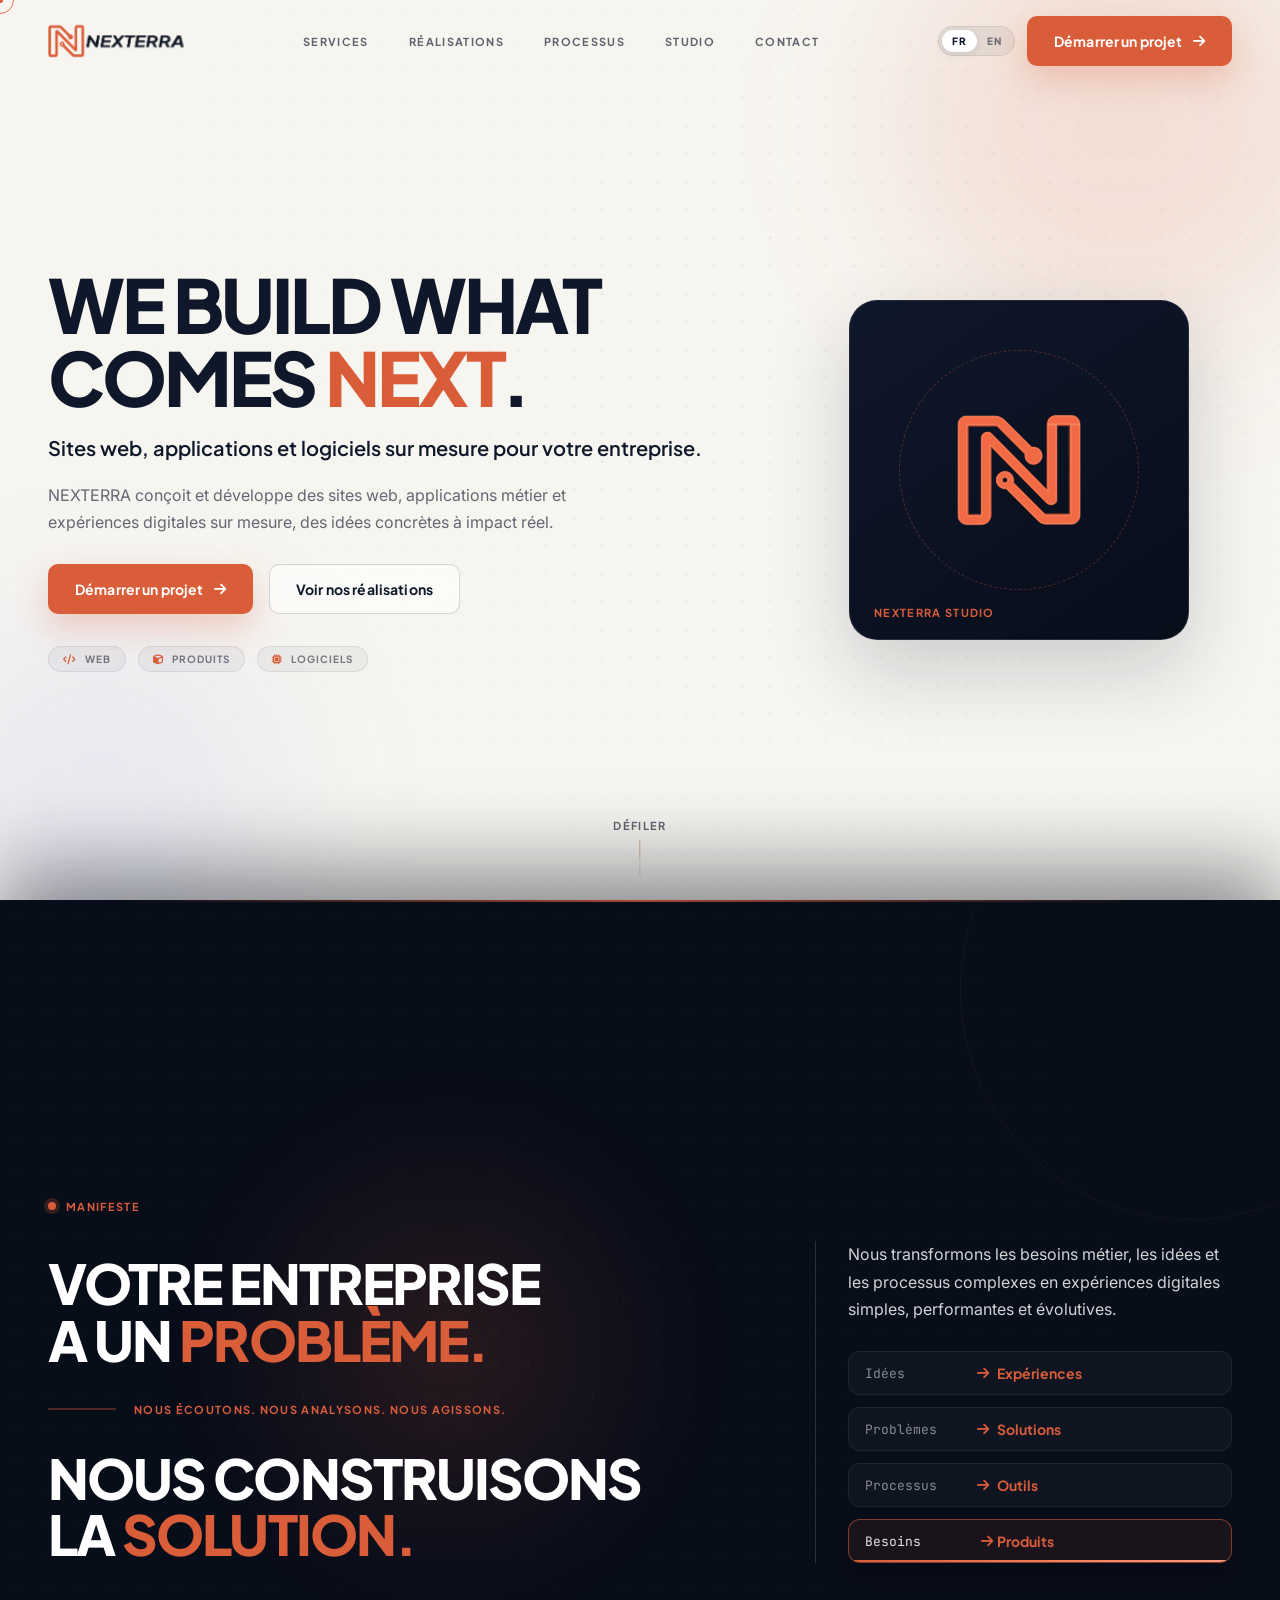
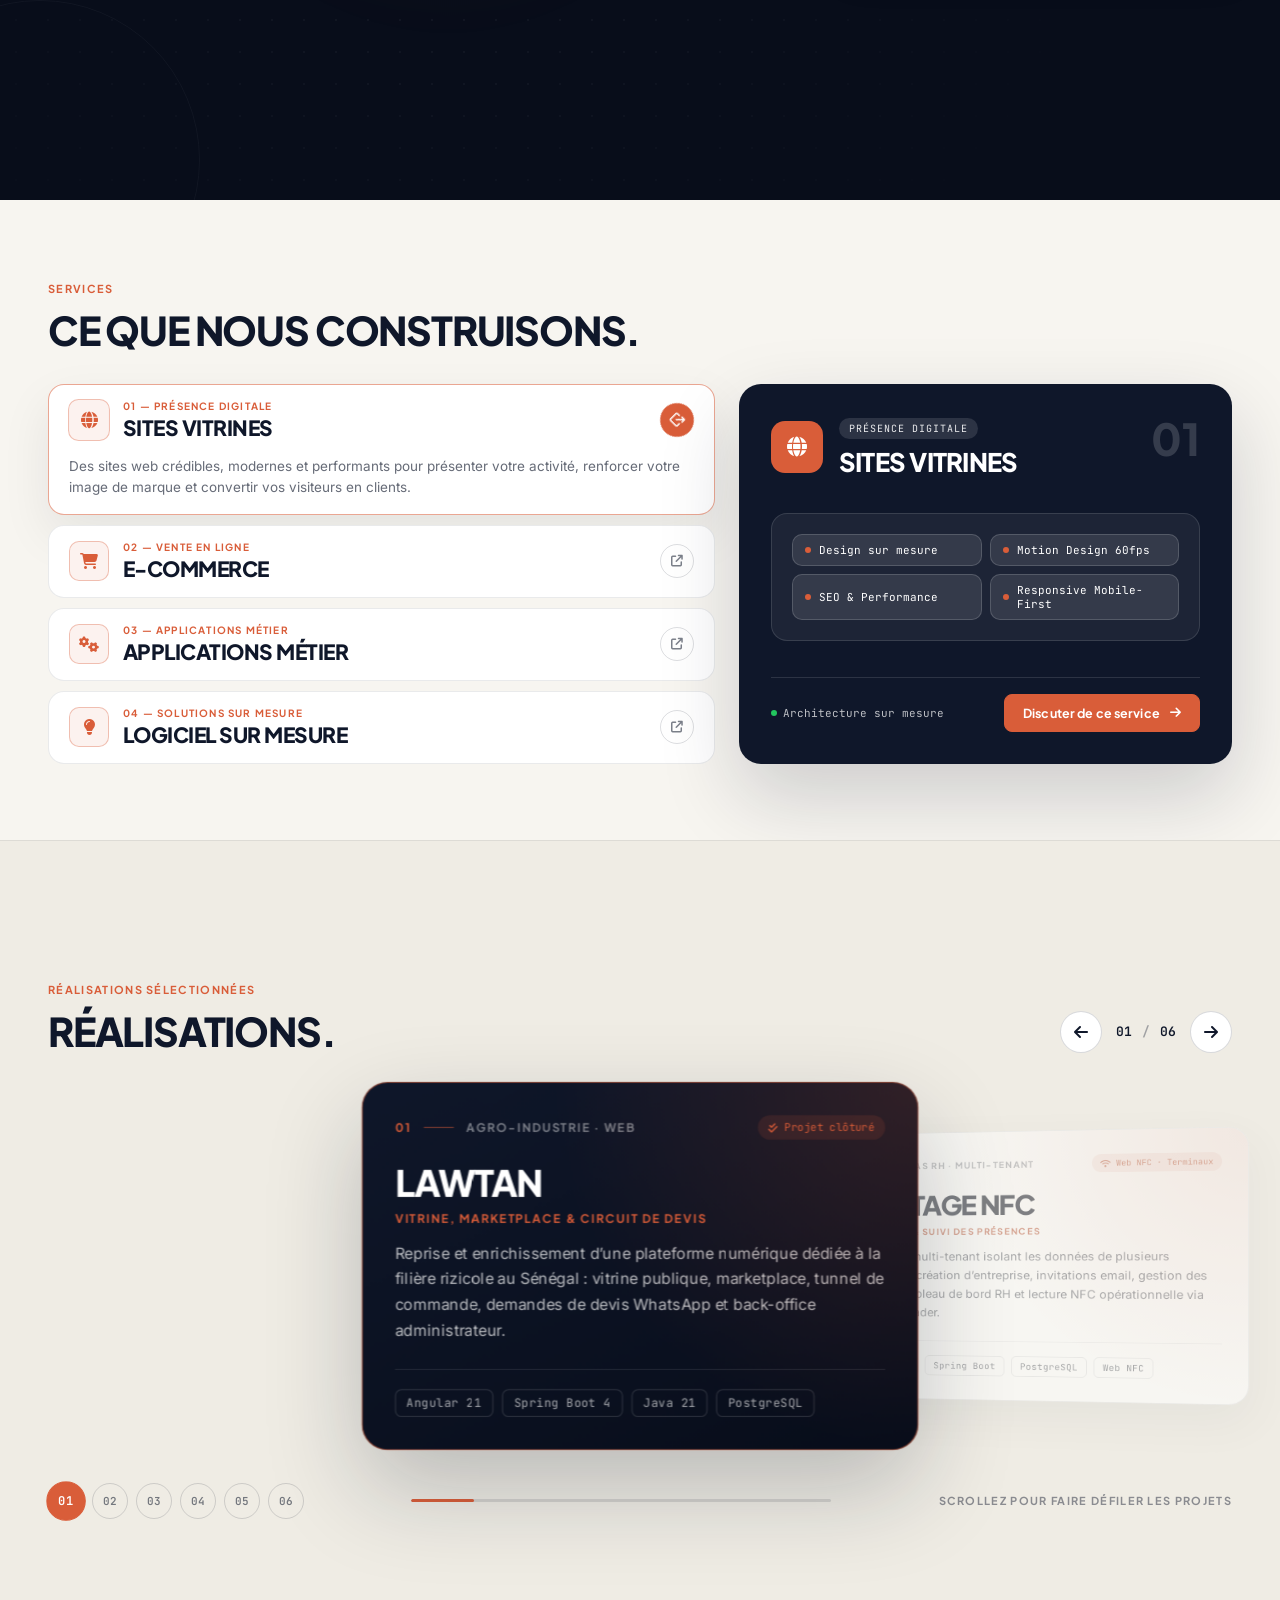
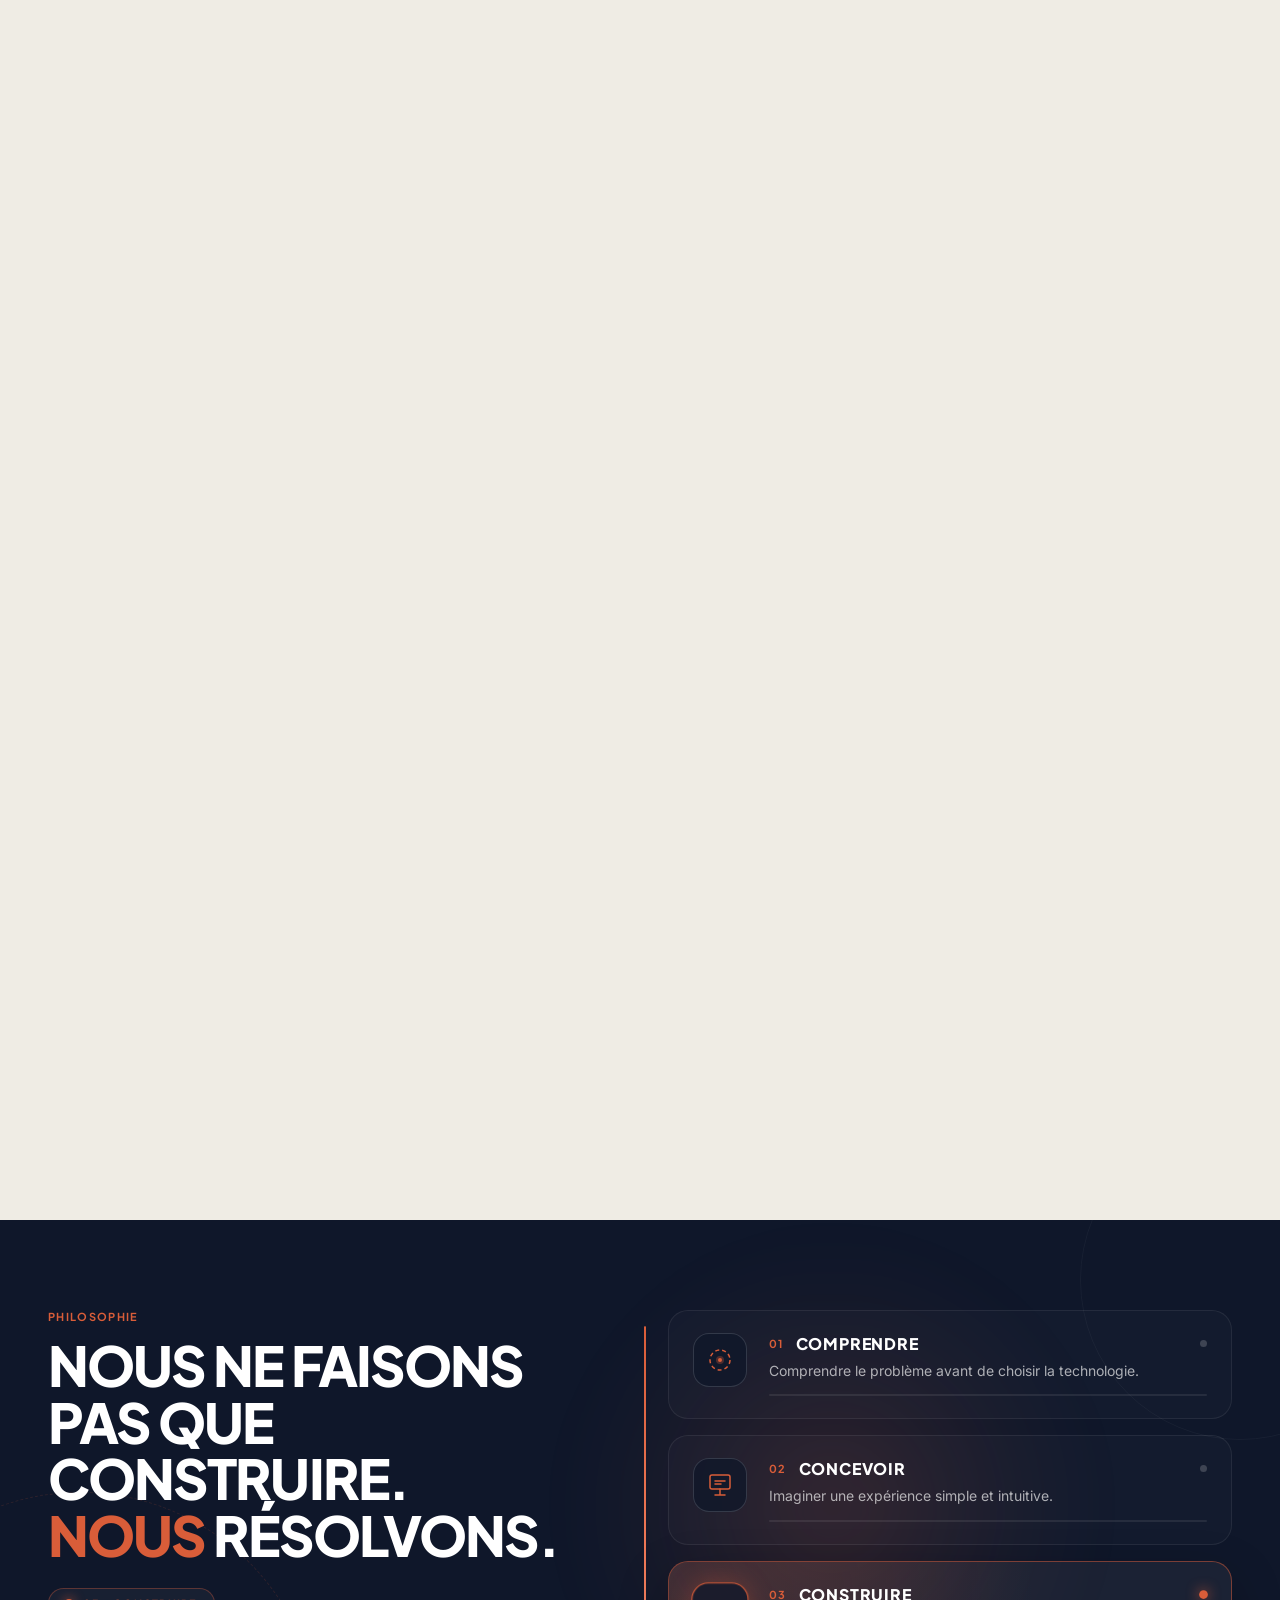
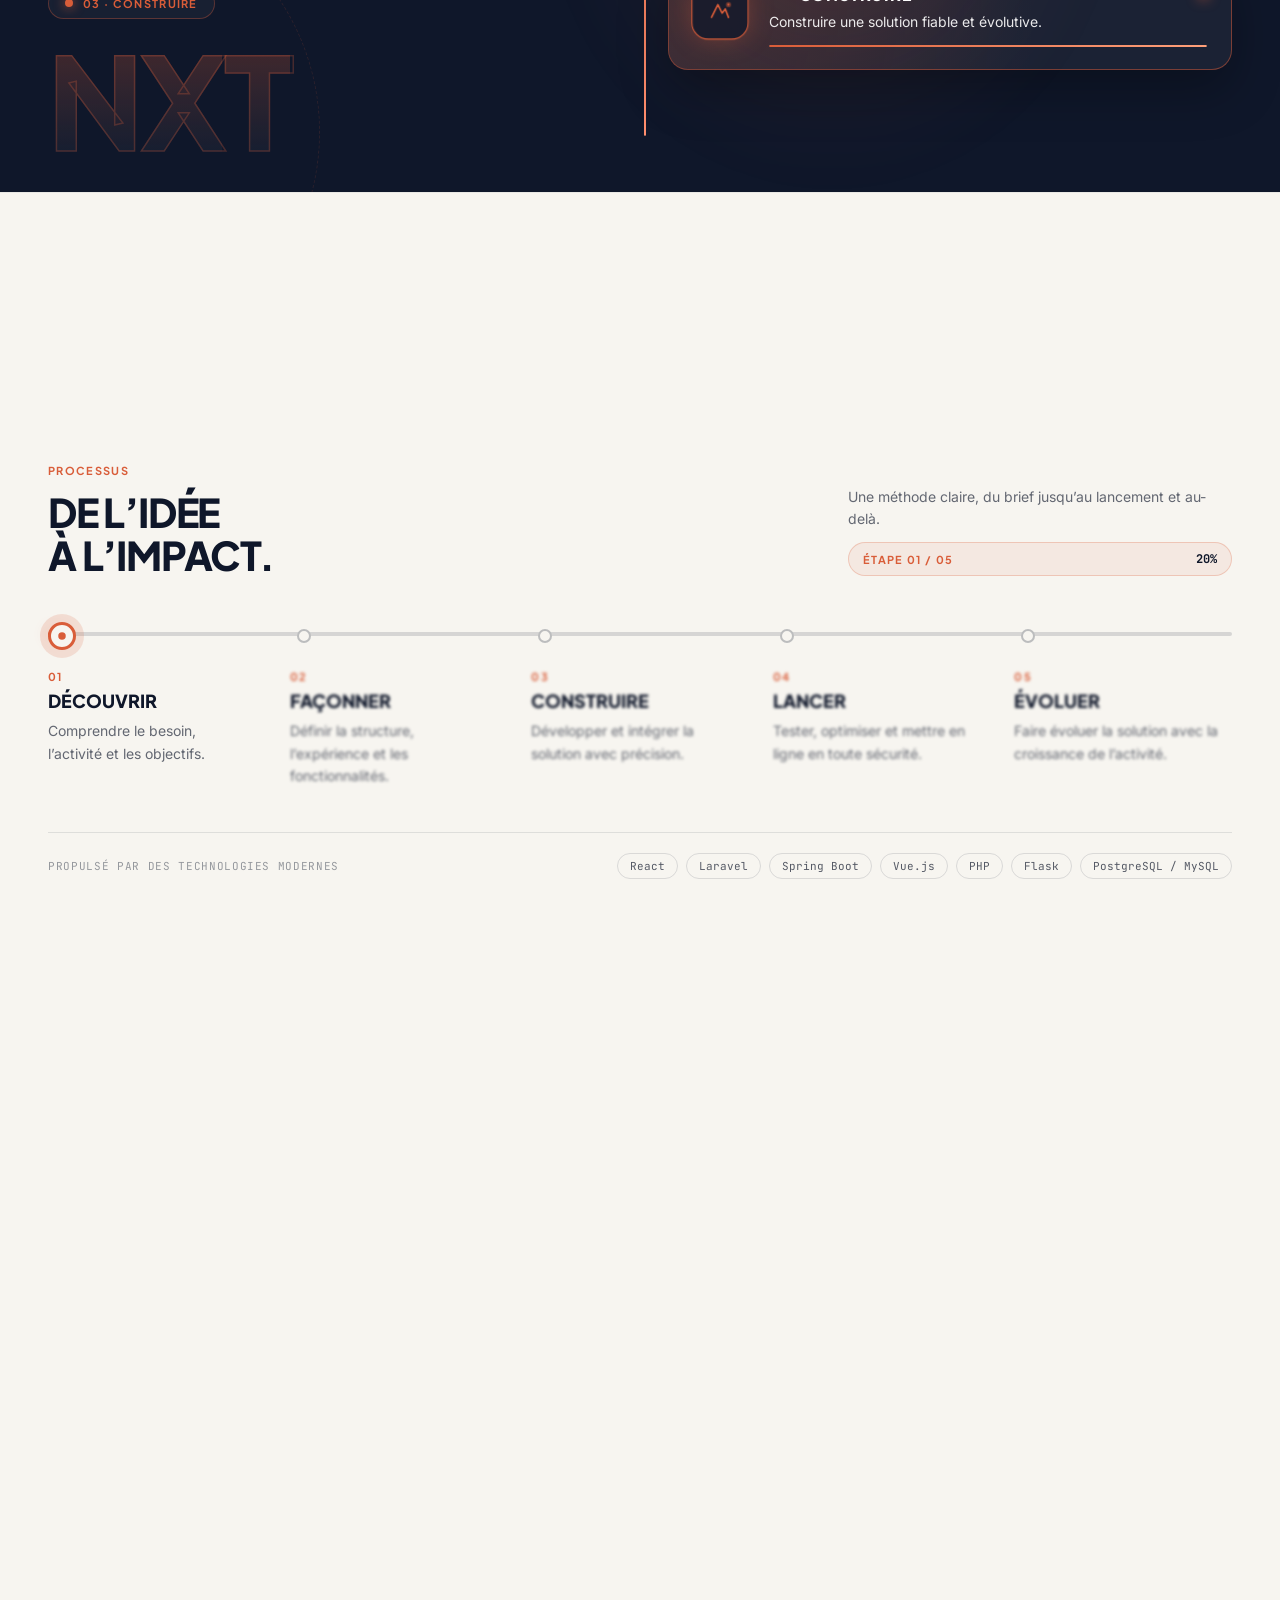
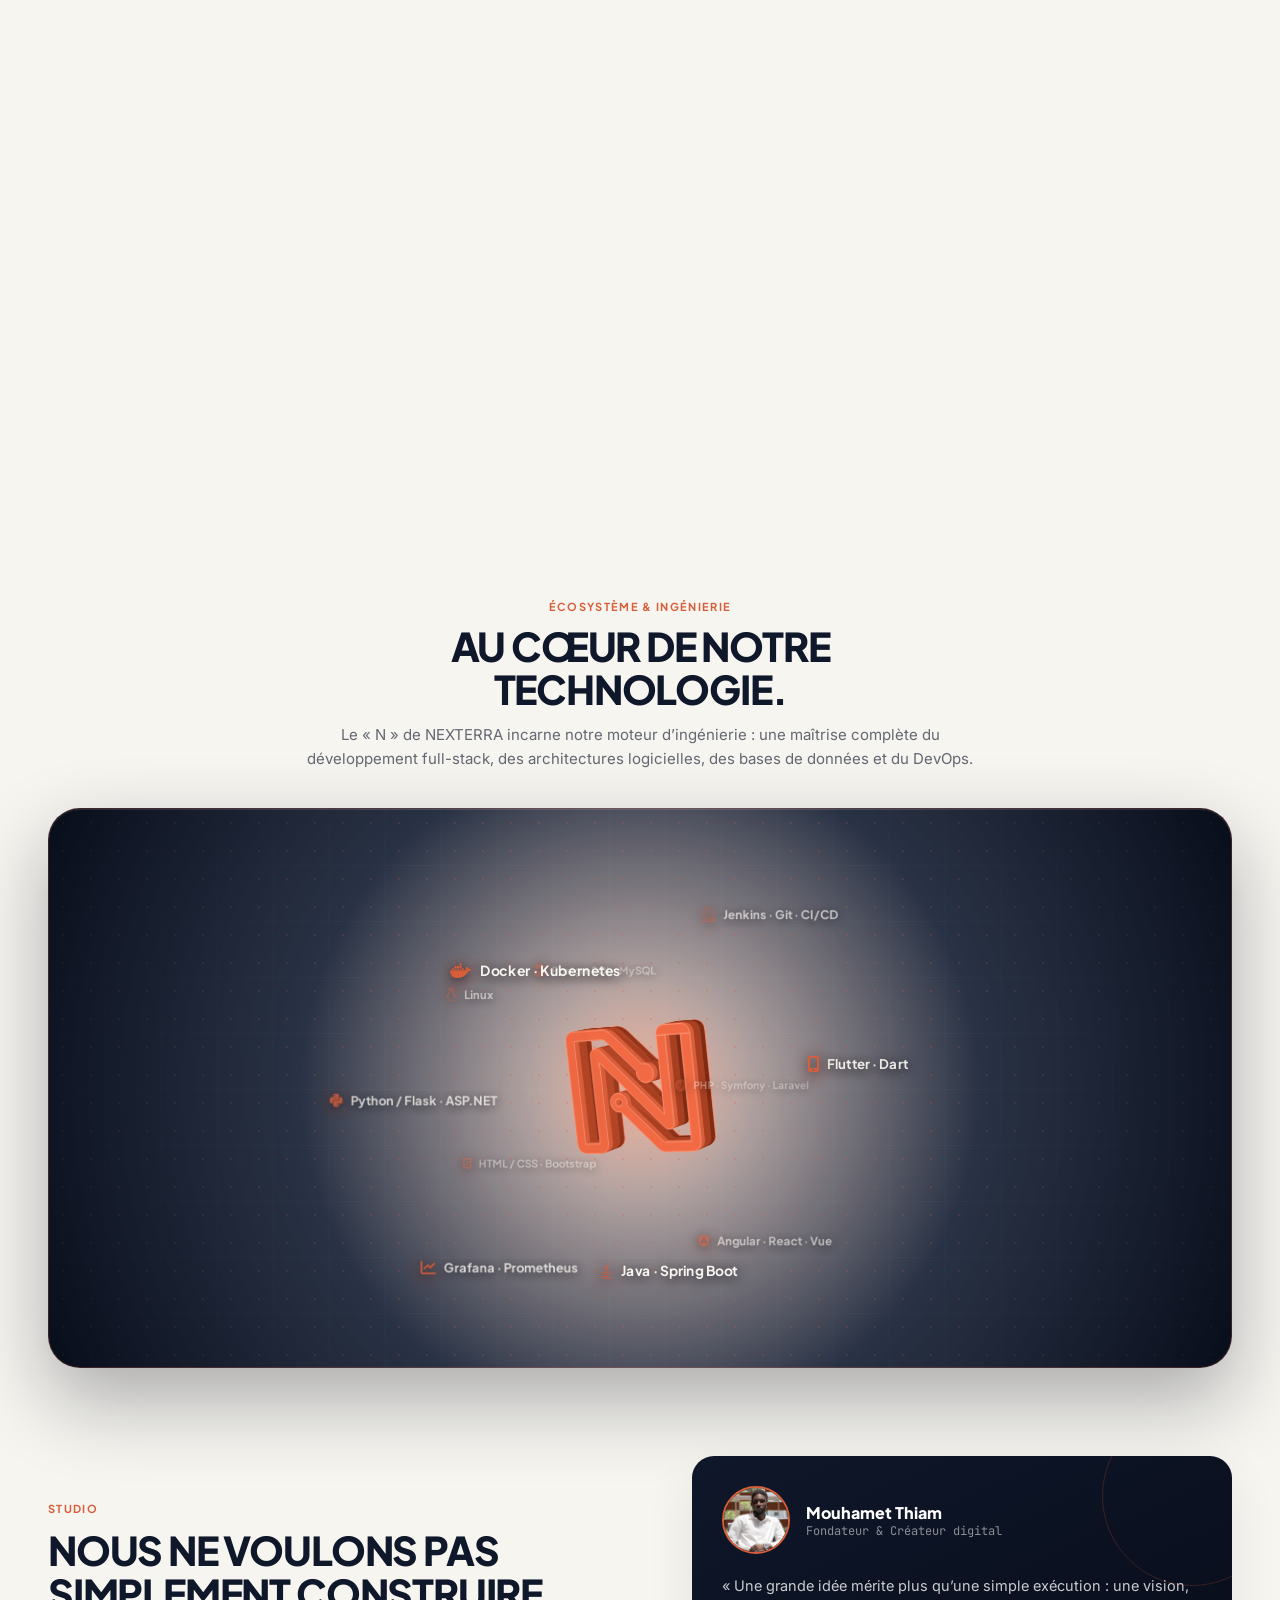
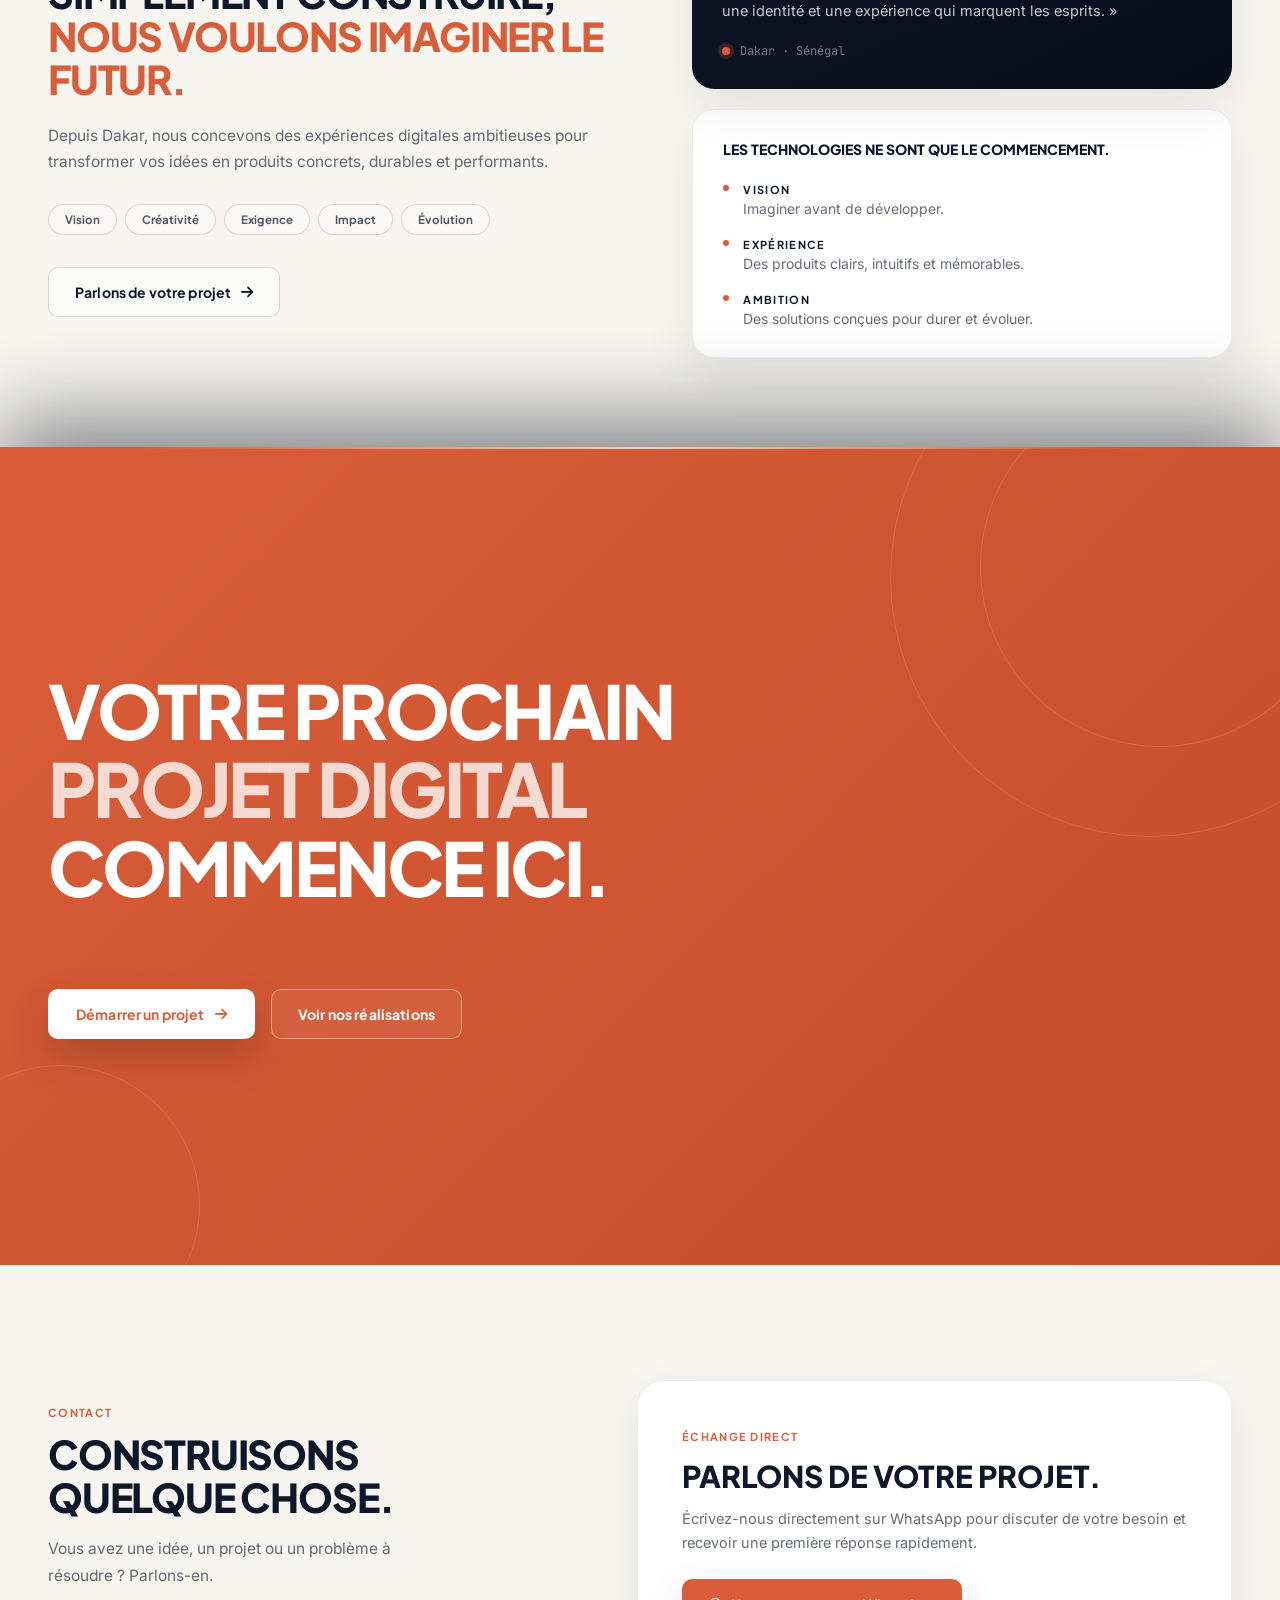
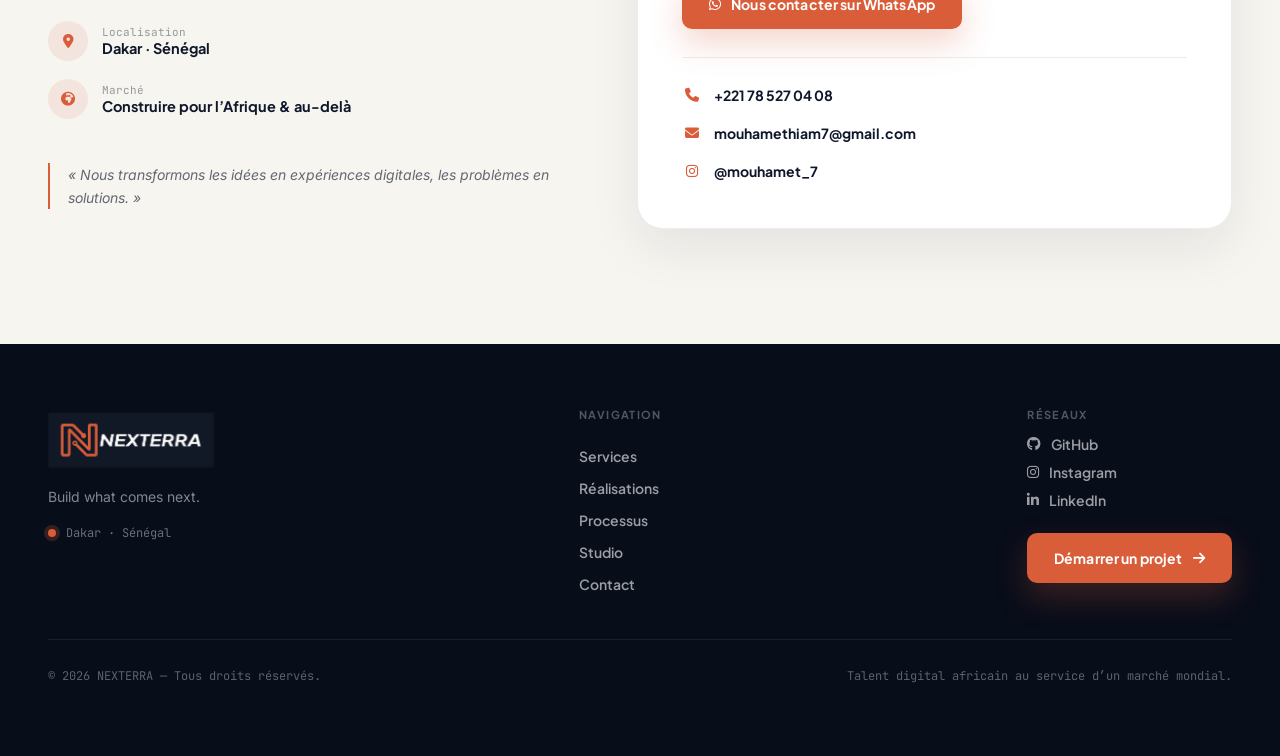
==== site/index.html @ 7302678c "feat: redesign NEXTERRA showcase with high motion design, 3D logo globe, and responsive UX" ====
<!DOCTYPE html>
<html lang="fr" data-motion="high">

<head>
  <meta charset="UTF-8" />
  <meta name="viewport" content="width=device-width, initial-scale=1.0" />

  <!-- SEO Technique -->
  <meta name="robots" content="index, follow" />
  <meta name="theme-color" content="#0F172A" />
  <title>NEXTERRA — Studio digital à Dakar | Sites web, applications &amp; logiciels sur mesure</title>
  <meta name="description"
    content="NEXTERRA conçoit et développe des sites vitrines, boutiques e-commerce, applications métier et logiciels sur mesure pour les entreprises. Studio digital basé à Dakar, Sénégal." />
  <link rel="canonical" href="https://nexterra.sn/" />

  <!-- Open Graph / Social -->
  <meta property="og:title" content="NEXTERRA — Studio digital à Dakar | Sites web, applications &amp; logiciels" />
  <meta property="og:description"
    content="Nous transformons les besoins métier, les idées et les processus complexes en expériences digitales simples, performantes et évolutives." />
  <meta property="og:type" content="website" />
  <meta property="og:url" content="https://nexterra.sn/" />
  <meta property="og:locale" content="fr_FR" />
  <meta property="og:site_name" content="NEXTERRA" />
  <meta property="og:image" content="./assets/img/preview-link.png" />
  <meta property="og:image:type" content="image/png" />
  <meta property="og:image:alt" content="NEXTERRA — Studio digital à Dakar" />
  <meta name="twitter:image" content="./assets/img/preview-link.png" />
  <link rel="image_src" href="./assets/img/preview-link.png" />

  <!-- Twitter Cards -->
  <meta name="twitter:card" content="summary_large_image" />
  <meta name="twitter:title" content="NEXTERRA — Studio digital à Dakar" />
  <meta name="twitter:description"
    content="Sites web, applications métier et logiciels sur mesure pour votre entreprise." />

  <!-- Fonts -->
  <link rel="preconnect" href="https://fonts.googleapis.com" />
  <link rel="preconnect" href="https://fonts.gstatic.com" crossorigin />
  <link
    href="https://fonts.googleapis.com/css2?family=Plus+Jakarta+Sans:ital,wght@0,400;0,500;0,600;0,700;0,800;1,400&family=Inter:wght@400;500;600&family=JetBrains+Mono:wght@400;500;600&display=swap"
    rel="stylesheet" />

  <!-- Icons (Font Awesome 6.5.2 — Règle stricte : zéro emoji dans l'UI) -->
  <link rel="stylesheet" href="https://cdnjs.cloudflare.com/ajax/libs/font-awesome/6.5.2/css/all.min.css"
    integrity="sha512-SnH5WK+bZxgPHs44uWIX+LLJAJ9/2PkPKZ5QiAj6Ta86w+fsb2TkcmfRyVX3pBnMFcV7oQPJkl9QevSCWr3W6A=="
    crossorigin="anonymous" />

  <!-- Styles -->
  <link rel="stylesheet" href="./css/index.css" />

  <!-- Favicon -->
  <link rel="icon" type="image/x-icon" href="./assets/img/favicon.ico" />

  <!-- JSON-LD Structured Data -->
  <script type="application/ld+json">
  {
    "@context": "https://schema.org",
    "@type": "ProfessionalService",
    "name": "NEXTERRA",
    "description": "Studio digital basé à Dakar spécialisé dans la conception et le développement de sites web, e-commerce, applications métier et logiciels sur mesure.",
    "url": "https://nexterra.sn/",
    "image": "./assets/img/preview-link.png",
    "telephone": "+221785270408",
    "email": "mouhamethiam7@gmail.com",
    "address": {
      "@type": "PostalAddress",
      "addressLocality": "Dakar",
      "addressCountry": "SN"
    },
    "founder": {
      "@type": "Person",
      "name": "Mouhamet Thiam",
      "jobTitle": "Fondateur & Créateur digital",
      "sameAs": [
        "https://github.com/mouhamet07",
        "https://www.linkedin.com/in/mouhamet-thiam/",
        "https://www.instagram.com/mouhamet_7"
      ]
    }
  }
  </script>
</head>

<body>
  <!-- Curseur personnalisé interactif -->
  <div class="custom-cursor" id="cursor" aria-hidden="true">
    <span class="cursor-dot"></span>
  </div>

  <!-- Barre de progression globale du scroll -->
  <div class="scroll-progress-bar" id="scrollProgressBar" aria-hidden="true"></div>

  <!-- HEADER / NAVBAR -->
  <header id="header">
    <div class="nav-inner">
      <button class="logo" type="button" data-magnetic data-strength="0.22"
        onclick="window.scrollTo({top:0,behavior:'smooth'})" aria-label="NEXTERRA — Retour en haut">
        <img src="./assets/img/logo-bgw-2.png" alt="NEXTERRA" width="142" height="32" />
      </button>

      <nav class="nav-links" aria-label="Navigation principale">
        <button class="tag-label nav-btn" type="button" data-magnetic data-strength="0.25"
          onclick="scrollToId('services')" data-i18n="nav.services">Services</button>
        <button class="tag-label nav-btn" type="button" data-magnetic data-strength="0.25" onclick="scrollToId('work')"
          data-i18n="nav.work">Réalisations</button>
        <button class="tag-label nav-btn" type="button" data-magnetic data-strength="0.25"
          onclick="scrollToId('process')" data-i18n="nav.process">Processus</button>
        <button class="tag-label nav-btn" type="button" data-magnetic data-strength="0.25"
          onclick="scrollToId('studio')" data-i18n="nav.studio">Studio</button>
        <button class="tag-label nav-btn" type="button" data-magnetic data-strength="0.25"
          onclick="scrollToId('contact')" data-i18n="nav.contact">Contact</button>
      </nav>

      <div class="nav-actions">
        <div class="lang-switcher" role="group" aria-label="Sélecteur de langue">
          <button type="button" class="lang-btn" data-lang="fr" aria-current="page" data-magnetic
            data-strength="0.2">FR</button>
          <button type="button" class="lang-btn" data-lang="en" aria-current="false" data-magnetic
            data-strength="0.2">EN</button>
        </div>
        <div class="nav-cta">
          <button class="btn-primary" type="button" data-magnetic onclick="scrollToId('contact')">
            <span class="btn-magnetic-inner">
              <span data-i18n="nav.start">Démarrer un projet</span>
              <i class="fa-solid fa-arrow-right" aria-hidden="true"></i>
            </span>
          </button>
        </div>
        <button class="hamburger" id="hamburger" type="button" aria-label="Menu" aria-expanded="false"
          aria-controls="mobileMenu" data-magnetic data-strength="0.25">
          <span></span><span></span><span></span>
        </button>
      </div>
    </div>
  </header>

  <!-- MENU MOBILE -->
  <div class="mobile-menu" id="mobileMenu" aria-hidden="true">
    <nav aria-label="Navigation mobile">
      <button type="button" onclick="scrollToId('services')" data-i18n="nav.services">Services</button>
      <button type="button" onclick="scrollToId('work')" data-i18n="nav.work">Réalisations</button>
      <button type="button" onclick="scrollToId('process')" data-i18n="nav.process">Processus</button>
      <button type="button" onclick="scrollToId('studio')" data-i18n="nav.studio">Studio</button>
      <button type="button" onclick="scrollToId('contact')" data-i18n="nav.contact">Contact</button>
    </nav>
    <div class="mobile-menu-footer">
      <button class="btn-primary" type="button" data-magnetic style="width:100%;justify-content:center"
        onclick="scrollToId('contact')">
        <span class="btn-magnetic-inner">
          <span data-i18n="nav.start">Démarrer un projet</span>
          <i class="fa-solid fa-arrow-right" aria-hidden="true"></i>
        </span>
      </button>
    </div>
  </div>

  <main>
    <!-- ===================================================================
         PAIR 1 : HERO + MANIFESTE (AVEC TRANSITION « COUVRIR » CAPTURE 9)
         =================================================================== -->
    <div class="cover-transition-group" data-cover-group>
      <!-- SECTION 1 : HERO -->
      <section id="hero" class="cover-underlay-section" data-cover-underlay>
        <div class="hero-ambient" aria-hidden="true">
          <div class="hero-orb hero-orb-1"></div>
          <div class="hero-orb hero-orb-2"></div>
          <div class="hero-grid-pattern"></div>
        </div>

        <div class="nxt-wrap hero-layout">
          <div class="hero-content">
            <h1 class="display-xl hero-title" data-reveal data-i18n="hero.title" data-i18n-html="true">
              <span class="hero-line"><span class="text-navy">WE BUILD WHAT</span></span>
              <span class="hero-line"><span>COMES </span><span class="text-terracotta">NEXT</span><span
                  class="text-navy">.</span></span>
            </h1>

            <p class="hero-lead text-navy" data-reveal data-i18n="hero.subtitle">
              Sites web, applications et logiciels sur mesure pour votre entreprise.
            </p>

            <p class="hero-desc" data-reveal data-i18n="hero.description">
              NEXTERRA conçoit et développe des sites web, applications métier et expériences digitales sur mesure, des
              idées concrètes à impact réel.
            </p>

            <div class="hero-actions" data-reveal>
              <button class="btn-primary" type="button" data-magnetic onclick="scrollToId('contact')">
                <span class="btn-magnetic-inner">
                  <span data-i18n="hero.start">Démarrer un projet</span>
                  <i class="fa-solid fa-arrow-right" aria-hidden="true"></i>
                </span>
              </button>
              <button class="btn-ghost" type="button" data-magnetic onclick="scrollToId('work')">
                <span class="btn-magnetic-inner">
                  <span data-i18n="hero.work">Voir nos réalisations</span>
                </span>
              </button>
            </div>

            <div class="hero-tags" data-reveal data-i18n-list="hero.tags">
              <span class="tag-pill" data-magnetic data-strength="0.35"><i class="fa-solid fa-code"
                  aria-hidden="true"></i> <span data-i18n-item>WEB</span></span>
              <span class="tag-pill" data-magnetic data-strength="0.35"><i class="fa-solid fa-cube"
                  aria-hidden="true"></i> <span data-i18n-item>PRODUITS</span></span>
              <span class="tag-pill" data-magnetic data-strength="0.35"><i class="fa-solid fa-microchip"
                  aria-hidden="true"></i> <span data-i18n-item>LOGICIELS</span></span>
            </div>
          </div>

          <!-- Petit aperçu 3D interactif dans le Hero -->
          <div class="hero-visual" data-reveal aria-hidden="true">
            <div class="hero-badge-card">
              <div class="hero-badge-ring"></div>
              <div class="hero-mini-n3d" id="heroMiniN3D">
                <!-- Extrusion 3D générée en JS/CSS -->
              </div>
              <div class="hero-badge-meta">
                <span class="tag-label text-terracotta">NEXTERRA STUDIO</span>
              </div>
            </div>
          </div>
        </div>

        <button class="hero-scroll-cue" type="button" data-magnetic data-strength="0.3"
          onclick="scrollToId('manifesto')" aria-label="Défiler vers le manifeste">
          <span class="tag-label text-navy" data-i18n="hero.scroll">Défiler</span>
          <span class="scroll-cue-line"><span class="scroll-cue-runner"></span></span>
        </button>
      </section>

      <!-- SECTION 2 : MANIFESTO (TRANSITION COUVRIR POWERPOINT 100% + MOTION DESIGN VIVANT) -->
      <section id="manifesto" class="cover-overlay-section reveal-section" data-cover-overlay>
        <div class="cover-edge-highlight" aria-hidden="true"></div>
        <div class="manifesto-ambient" aria-hidden="true">
          <div class="manifesto-spotlight" id="manifestoSpotlight"></div>
          <div class="manifesto-grid-bg"></div>
          <div class="manifesto-ring manifesto-ring-1"></div>
          <div class="manifesto-ring manifesto-ring-2"></div>
        </div>

        <div class="nxt-wrap manifesto-wrap">
          <div class="manifesto-kicker" data-reveal>
            <span class="pulse-dot" aria-hidden="true"></span>
            <span class="tag-label text-terracotta" data-i18n="manifesto.label">Manifeste</span>
          </div>

          <div class="manifesto-grid">
            <div class="manifesto-headline">
              <h2 class="display-lg text-white" data-reveal data-i18n="manifesto.title" data-i18n-html="true">
                VOTRE ENTREPRISE<br />A UN <span class="text-terracotta">PROBLÈME.</span>
              </h2>

              <div class="manifesto-divider" data-reveal>
                <div class="manifesto-divider-line">
                  <span class="manifesto-divider-beam"></span>
                </div>
                <span class="tag-label text-terracotta" data-i18n="manifesto.divider">NOUS ÉCOUTONS. NOUS ANALYSONS.
                  NOUS AGISSONS.</span>
              </div>

              <h2 class="display-lg text-white" data-reveal data-i18n="manifesto.solution" data-i18n-html="true">
                NOUS CONSTRUISONS<br />LA <span class="text-terracotta">SOLUTION.</span>
              </h2>
            </div>

            <div class="manifesto-aside" data-reveal>
              <p class="manifesto-copy" data-i18n="manifesto.copy">
                Nous transformons les besoins métier, les idées et les processus complexes en expériences digitales
                simples, performantes et évolutives.
              </p>

              <div class="manifesto-map" id="manifestoMap" data-stagger>
                <div class="manifesto-row is-active" data-manifesto-idx="0" data-reveal tabindex="0">
                  <span class="manifesto-from" data-i18n="manifesto.map.ideas">Idées</span>
                  <span class="manifesto-to text-terracotta"><i class="fa-solid fa-arrow-right manifesto-arrow"
                      aria-hidden="true"></i> <span data-i18n="manifesto.map.experiences">Expériences</span></span>
                  <span class="manifesto-row-beam" aria-hidden="true"></span>
                </div>
                <div class="manifesto-row" data-manifesto-idx="1" data-reveal tabindex="0">
                  <span class="manifesto-from" data-i18n="manifesto.map.problems">Problèmes</span>
                  <span class="manifesto-to text-terracotta"><i class="fa-solid fa-arrow-right manifesto-arrow"
                      aria-hidden="true"></i> <span data-i18n="manifesto.map.solutions">Solutions</span></span>
                  <span class="manifesto-row-beam" aria-hidden="true"></span>
                </div>
                <div class="manifesto-row" data-manifesto-idx="2" data-reveal tabindex="0">
                  <span class="manifesto-from" data-i18n="manifesto.map.processes">Processus</span>
                  <span class="manifesto-to text-terracotta"><i class="fa-solid fa-arrow-right manifesto-arrow"
                      aria-hidden="true"></i> <span data-i18n="manifesto.map.tools">Outils</span></span>
                  <span class="manifesto-row-beam" aria-hidden="true"></span>
                </div>
                <div class="manifesto-row" data-manifesto-idx="3" data-reveal tabindex="0">
                  <span class="manifesto-from" data-i18n="manifesto.map.needs">Besoins</span>
                  <span class="manifesto-to text-terracotta"><i class="fa-solid fa-arrow-right manifesto-arrow"
                      aria-hidden="true"></i> <span data-i18n="manifesto.map.products">Produits</span></span>
                  <span class="manifesto-row-beam" aria-hidden="true"></span>
                </div>
              </div>
            </div>
          </div>
        </div>
      </section>
    </div>

    <!-- ===================================================================
         SECTION 3 : SERVICES (CAPTURE 1 — ACCORDÉON INTERACTIF ANIMÉ)
         =================================================================== -->
    <section id="services" class="reveal-section">
      <div class="nxt-wrap">
        <div class="services-header">
          <div data-reveal>
            <span class="tag-label text-terracotta section-kicker" data-i18n="services.label">Services</span>
            <h2 class="display-md text-navy" data-i18n="services.title">CE QUE NOUS CONSTRUISONS.</h2>
          </div>
        </div>

        <div class="services-accordion-layout" data-reveal>
          <!-- Liste Accordéon à gauche -->
          <div class="services-accordion" id="servicesAccordion" role="tablist" aria-label="Nos services">
            <!-- Service 01 -->
            <article class="service-acc-item is-active" data-service-index="0" data-theme="light">
              <button class="service-acc-trigger" type="button" role="tab" aria-expanded="true"
                aria-controls="service-panel-0" id="service-tab-0">
                <div class="service-acc-head">
                  <span class="service-acc-icon"><i class="fa-solid fa-globe" aria-hidden="true"></i></span>
                  <div class="service-acc-titles">
                    <span class="tag-label service-acc-tag" data-i18n="services.websites.label">01 — Présence
                      digitale</span>
                    <h3 class="service-acc-title" data-i18n="services.websites.title">SITES VITRINES</h3>
                  </div>
                </div>
                <span class="service-acc-arrow" data-magnetic data-strength="0.35">
                  <i class="fa-solid fa-arrow-up-right-from-square" aria-hidden="true"></i>
                </span>
              </button>
              <div class="service-acc-panel" id="service-panel-0" role="tabpanel" aria-labelledby="service-tab-0">
                <div class="service-acc-panel-inner">
                  <p class="service-acc-desc" data-i18n="services.websites.description">
                    Des sites web crédibles, modernes et performants pour présenter votre activité, renforcer votre
                    image de marque et convertir vos visiteurs en clients.
                  </p>
                  <div class="service-acc-chips" data-i18n-list="services.websites.chips">
                    <span class="service-chip" data-i18n-item>Design sur mesure</span>
                    <span class="service-chip" data-i18n-item>Motion Design 60fps</span>
                    <span class="service-chip" data-i18n-item>SEO &amp; Performance</span>
                    <span class="service-chip" data-i18n-item>Responsive Mobile-First</span>
                  </div>
                  <div class="service-acc-cta">
                    <button class="btn-link" type="button" data-magnetic onclick="scrollToId('contact')">
                      <span class="btn-magnetic-inner">
                        <span data-i18n="services.cta">Discuter de ce service</span>
                        <i class="fa-solid fa-arrow-right" aria-hidden="true"></i>
                      </span>
                    </button>
                  </div>
                </div>
              </div>
            </article>

            <!-- Service 02 -->
            <article class="service-acc-item" data-service-index="1" data-theme="orange">
              <button class="service-acc-trigger" type="button" role="tab" aria-expanded="false"
                aria-controls="service-panel-1" id="service-tab-1">
                <div class="service-acc-head">
                  <span class="service-acc-icon"><i class="fa-solid fa-cart-shopping" aria-hidden="true"></i></span>
                  <div class="service-acc-titles">
                    <span class="tag-label service-acc-tag" data-i18n="services.ecommerce.label">02 — Vente en
                      ligne</span>
                    <h3 class="service-acc-title" data-i18n="services.ecommerce.title">E-COMMERCE</h3>
                  </div>
                </div>
                <span class="service-acc-arrow" data-magnetic data-strength="0.35">
                  <i class="fa-solid fa-arrow-up-right-from-square" aria-hidden="true"></i>
                </span>
              </button>
              <div class="service-acc-panel" id="service-panel-1" role="tabpanel" aria-labelledby="service-tab-1">
                <div class="service-acc-panel-inner">
                  <p class="service-acc-desc" data-i18n="services.ecommerce.description">
                    Des parcours de vente pensés pour présenter vos produits, fluidifier l'expérience d'achat et
                    accompagner durablement votre croissance commerciale.
                  </p>
                  <div class="service-acc-chips" data-i18n-list="services.ecommerce.chips">
                    <span class="service-chip" data-i18n-item>Catalogue &amp; Variantes</span>
                    <span class="service-chip" data-i18n-item>Tunnel de commande fluide</span>
                    <span class="service-chip" data-i18n-item>Paiements &amp; Livraison</span>
                    <span class="service-chip" data-i18n-item>Back-office intuitif</span>
                  </div>
                  <div class="service-acc-cta">
                    <button class="btn-link" type="button" data-magnetic onclick="scrollToId('contact')">
                      <span class="btn-magnetic-inner">
                        <span data-i18n="services.cta">Discuter de ce service</span>
                        <i class="fa-solid fa-arrow-right" aria-hidden="true"></i>
                      </span>
                    </button>
                  </div>
                </div>
              </div>
            </article>

            <!-- Service 03 -->
            <article class="service-acc-item" data-service-index="2" data-theme="dark">
              <button class="service-acc-trigger" type="button" role="tab" aria-expanded="false"
                aria-controls="service-panel-2" id="service-tab-2">
                <div class="service-acc-head">
                  <span class="service-acc-icon"><i class="fa-solid fa-gears" aria-hidden="true"></i></span>
                  <div class="service-acc-titles">
                    <span class="tag-label service-acc-tag" data-i18n="services.applications.label">03 — Applications
                      métier</span>
                    <h3 class="service-acc-title" data-i18n="services.applications.title">APPLICATIONS MÉTIER</h3>
                  </div>
                </div>
                <span class="service-acc-arrow" data-magnetic data-strength="0.35">
                  <i class="fa-solid fa-arrow-up-right-from-square" aria-hidden="true"></i>
                </span>
              </button>
              <div class="service-acc-panel" id="service-panel-2" role="tabpanel" aria-labelledby="service-tab-2">
                <div class="service-acc-panel-inner">
                  <p class="service-acc-desc" data-i18n="services.applications.description">
                    Des outils sur mesure pour digitaliser vos processus internes, centraliser vos opérations et
                    simplifier votre quotidien avec une fiabilité maximale.
                  </p>
                  <div class="service-acc-chips" data-i18n-list="services.applications.chips">
                    <span class="service-chip" data-i18n-item>CRM &amp; Portails métier</span>
                    <span class="service-chip" data-i18n-item>Automatisation de flux</span>
                    <span class="service-chip" data-i18n-item>Tableaux de bord temps réel</span>
                    <span class="service-chip" data-i18n-item>Accès multi-rôles</span>
                  </div>
                  <div class="service-acc-cta">
                    <button class="btn-link" type="button" data-magnetic onclick="scrollToId('contact')">
                      <span class="btn-magnetic-inner">
                        <span data-i18n="services.cta">Discuter de ce service</span>
                        <i class="fa-solid fa-arrow-right" aria-hidden="true"></i>
                      </span>
                    </button>
                  </div>
                </div>
              </div>
            </article>

            <!-- Service 04 -->
            <article class="service-acc-item" data-service-index="3" data-theme="sand">
              <button class="service-acc-trigger" type="button" role="tab" aria-expanded="false"
                aria-controls="service-panel-3" id="service-tab-3">
                <div class="service-acc-head">
                  <span class="service-acc-icon"><i class="fa-solid fa-lightbulb" aria-hidden="true"></i></span>
                  <div class="service-acc-titles">
                    <span class="tag-label service-acc-tag" data-i18n="services.products.label">04 — Solutions sur
                      mesure</span>
                    <h3 class="service-acc-title" data-i18n="services.products.title">LOGICIEL SUR MESURE</h3>
                  </div>
                </div>
                <span class="service-acc-arrow" data-magnetic data-strength="0.35">
                  <i class="fa-solid fa-arrow-up-right-from-square" aria-hidden="true"></i>
                </span>
              </button>
              <div class="service-acc-panel" id="service-panel-3" role="tabpanel" aria-labelledby="service-tab-3">
                <div class="service-acc-panel-inner">
                  <p class="service-acc-desc" data-i18n="services.products.description">
                    Un logiciel ou produit SaaS pensé pour votre besoin précis, de la conception architecturale jusqu'au
                    lancement et à l'évolution continue.
                  </p>
                  <div class="service-acc-chips" data-i18n-list="services.products.chips">
                    <span class="service-chip" data-i18n-item>Architecture évolutive</span>
                    <span class="service-chip" data-i18n-item>API &amp; Base de données</span>
                    <span class="service-chip" data-i18n-item>MVP &amp; Produit SaaS</span>
                    <span class="service-chip" data-i18n-item>Scalabilité &amp; Sécurité</span>
                  </div>
                  <div class="service-acc-cta">
                    <button class="btn-link" type="button" data-magnetic onclick="scrollToId('contact')">
                      <span class="btn-magnetic-inner">
                        <span data-i18n="services.cta">Discuter de ce service</span>
                        <i class="fa-solid fa-arrow-right" aria-hidden="true"></i>
                      </span>
                    </button>
                  </div>
                </div>
              </div>
            </article>
          </div>

          <!-- Panneau de détails complet et structuré à droite (toutes les infos visibles sans scroller) -->
          <div class="services-stage-preview" id="servicesStagePreview" data-active-theme="light">
            <div class="stage-preview-card">
              <div class="stage-preview-header">
                <div class="stage-preview-head-left">
                  <div class="preview-icon-hero" id="stagePreviewIcon">
                    <i class="fa-solid fa-globe" aria-hidden="true"></i>
                  </div>
                  <div>
                    <span class="stage-preview-badge" id="stagePreviewBadge">PRÉSENCE DIGITALE</span>
                    <h3 class="stage-preview-title" id="stagePreviewTitle">SITES VITRINES</h3>
                  </div>
                </div>
                <span class="stage-preview-num" id="stagePreviewNum">01</span>
              </div>

              <div class="stage-preview-body">
                <div class="stage-preview-chips" id="stagePreviewChips">
                  <span class="stage-preview-chip">Design sur mesure</span>
                  <span class="stage-preview-chip">Motion Design 60fps</span>
                  <span class="stage-preview-chip">SEO &amp; Performance</span>
                  <span class="stage-preview-chip">Responsive Mobile-First</span>
                </div>
              </div>

              <div class="stage-preview-footer">
                <span class="stage-preview-status"><span class="status-dot"></span> <span
                    data-i18n="services.architecture">Architecture sur mesure</span></span>
                <button class="btn-link stage-preview-cta" type="button" data-magnetic onclick="scrollToId('contact')">
                  <span class="btn-magnetic-inner">
                    <span id="stagePreviewCtaText" data-i18n="services.cta">Discuter de ce service</span>
                    <i class="fa-solid fa-arrow-right" aria-hidden="true"></i>
                  </span>
                </button>
              </div>
            </div>
          </div>
        </div>
      </div>
    </section>

    <!-- ===================================================================
         SECTION 4 : RÉALISATIONS (CAPTURES 2 & 3 — 3-CARDS HORIZONTAL SCROLL)
         =================================================================== -->
    <section id="work" class="work-scroll-section">
      <div class="work-sticky-viewport" id="workStickyViewport">
        <div class="nxt-wrap work-stage-inner">
          <div class="work-header">
            <div>
              <span class="tag-label text-terracotta section-kicker" data-i18n="work.label">Réalisations
                sélectionnées</span>
              <h2 class="display-md text-navy" data-i18n="work.title">RÉALISATIONS.</h2>
            </div>
            <div class="work-header-right">
              <div class="work-controls" aria-label="Contrôles du carrousel de projets">
                <button type="button" class="work-nav-btn" id="workPrevBtn" data-magnetic data-strength="0.35"
                  aria-label="Projet précédent">
                  <i class="fa-solid fa-arrow-left" aria-hidden="true"></i>
                </button>
                <div class="work-counter">
                  <span id="workCurrentIndex">01</span>
                  <span class="work-counter-sep">/</span>
                  <span>06</span>
                </div>
                <button type="button" class="work-nav-btn" id="workNextBtn" data-magnetic data-strength="0.35"
                  aria-label="Projet suivant">
                  <i class="fa-solid fa-arrow-right" aria-hidden="true"></i>
                </button>
              </div>
            </div>
          </div>

          <!-- SCÈNE 3-CARDS : Gauche (dépassée), Centre (principale plus grande), Droite (à venir) -->
          <div class="work-carousel-stage" id="workCarouselStage">
            <div class="work-cards-track" id="workCardsTrack">
              <!-- Card 01 : LAWTAN (Web Full Stack) -->
              <article class="work-card dark is-active" data-work-index="0" tabindex="0">
                <div class="work-card-glow" aria-hidden="true"></div>
                <div class="work-card-top">
                  <div class="work-card-meta">
                    <span class="tag-label text-terracotta">01</span>
                    <span class="work-meta-line"></span>
                    <span class="tag-label work-cat" data-i18n="work.categories.lawtan">Agro-industrie · Web</span>
                  </div>
                  <span class="work-card-status"><i class="fa-solid fa-check-double" aria-hidden="true"></i> <span
                      data-i18n="work.statuses.lawtan">Projet clôturé</span></span>
                </div>

                <div class="work-card-body">
                  <h3>LAWTAN</h3>
                  <p class="tag-label work-subtitle" data-i18n="work.titles.lawtan">Vitrine, marketplace &amp; circuit
                    de devis</p>
                  <p class="work-desc" data-i18n="work.descriptions.lawtan">
                    Reprise et enrichissement d'une plateforme numérique dédiée à la filière rizicole au Sénégal :
                    vitrine publique, marketplace, tunnel de commande, demandes de devis WhatsApp et back-office
                    administrateur.
                  </p>
                </div>

                <div class="work-card-footer">
                  <div class="work-tech-list">
                    <span class="tech-tag">Angular 21</span>
                    <span class="tech-tag">Spring Boot 4</span>
                    <span class="tech-tag">Java 21</span>
                    <span class="tech-tag">PostgreSQL</span>
                  </div>
                </div>
              </article>

              <!-- Card 02 : POINTAGE NFC (Web & Terminaux NFC) -->
              <article class="work-card light is-next" data-work-index="1" tabindex="0">
                <div class="work-card-glow" aria-hidden="true"></div>
                <div class="work-card-top">
                  <div class="work-card-meta">
                    <span class="tag-label text-terracotta">02</span>
                    <span class="work-meta-line"></span>
                    <span class="tag-label work-cat" data-i18n="work.categories.nfc">SaaS RH · Multi-tenant</span>
                  </div>
                  <span class="work-card-status"><i class="fa-solid fa-wifi" aria-hidden="true"></i> <span
                      data-i18n="work.statuses.nfc">Web NFC · Terminaux</span></span>
                </div>

                <div class="work-card-body">
                  <h3>POINTAGE NFC</h3>
                  <p class="tag-label work-subtitle" data-i18n="work.titles.nfc">Gestion RH &amp; suivi des présences
                  </p>
                  <p class="work-desc" data-i18n="work.descriptions.nfc">
                    Application multi-tenant isolant les données de plusieurs entreprises : création d'entreprise,
                    invitations email, gestion des employés, tableau de bord RH et lecture NFC opérationnelle via Web
                    NFC Reader.
                  </p>
                </div>

                <div class="work-card-footer">
                  <div class="work-tech-list">
                    <span class="tech-tag">Angular 21</span>
                    <span class="tech-tag">Spring Boot</span>
                    <span class="tech-tag">PostgreSQL</span>
                    <span class="tech-tag">Web NFC</span>
                  </div>
                </div>
              </article>

              <!-- Card 03 : IMMOSN (Web Full Stack) -->
              <article class="work-card dark is-far-right" data-work-index="2" tabindex="0">
                <div class="work-card-glow" aria-hidden="true"></div>
                <div class="work-card-top">
                  <div class="work-card-meta">
                    <span class="tag-label text-terracotta">03</span>
                    <span class="work-meta-line"></span>
                    <span class="tag-label work-cat" data-i18n="work.categories.immosn">Immobilier · Full
                      Lifecycle</span>
                  </div>
                  <span class="work-card-status"><i class="fa-solid fa-layer-group" aria-hidden="true"></i> <span
                      data-i18n="work.statuses.immosn">Plateforme</span></span>
                </div>

                <div class="work-card-body">
                  <h3>IMMOSN</h3>
                  <p class="tag-label work-subtitle" data-i18n="work.titles.immosn">Plateforme de gestion immobilière
                  </p>
                  <p class="work-desc" data-i18n="work.descriptions.immosn">
                    Plateforme centralisant annonces, utilisateurs, visites et contrats. Prise en charge complète de la
                    modélisation à la supervision : API REST sécurisée par JWT, Docker, CI/CD et PostgreSQL.
                  </p>
                </div>

                <div class="work-card-footer">
                  <div class="work-tech-list">
                    <span class="tech-tag">Spring Boot</span>
                    <span class="tech-tag">Vue.js</span>
                    <span class="tech-tag">PostgreSQL</span>
                    <span class="tech-tag">Docker</span>
                  </div>
                  <div class="work-links">
                    <a class="btn-link" data-magnetic href="https://github.com/mouhamet07/immosn" target="_blank"
                      rel="noopener">
                      <span class="btn-magnetic-inner">
                        <span data-i18n="work.github">Code GitHub</span>
                        <i class="fa-solid fa-arrow-right" aria-hidden="true"></i>
                      </span>
                    </a>
                  </div>
                </div>
              </article>

              <!-- Card 04 : RESTOFLOW (Web Multi-module) -->
              <article class="work-card light is-far-right" data-work-index="3" tabindex="0">
                <div class="work-card-glow" aria-hidden="true"></div>
                <div class="work-card-top">
                  <div class="work-card-meta">
                    <span class="tag-label text-terracotta">04</span>
                    <span class="work-meta-line"></span>
                    <span class="tag-label work-cat" data-i18n="work.categories.brasil">Restauration ·
                      Multi-module</span>
                  </div>
                  <span class="work-card-status"><i class="fa-solid fa-bolt" aria-hidden="true"></i> Production</span>
                </div>

                <div class="work-card-body">
                  <h3>RESTOFLOW</h3>
                  <p class="tag-label work-subtitle" data-i18n="work.titles.brasil">Application de commande en ligne</p>
                  <p class="work-desc" data-i18n="work.descriptions.brasil">
                    Plateforme multi-module partageant une base SQL commune : catalogue, commandes, retrait/livraison,
                    paiement Wave / Orange Money, zones de livraison et statistiques journalières manager.
                  </p>
                </div>

                <div class="work-card-footer">
                  <div class="work-tech-list">
                    <span class="tech-tag">ASP.NET MVC</span>
                    <span class="tech-tag">Symfony</span>
                    <span class="tech-tag">Java</span>
                    <span class="tech-tag">SQL</span>
                  </div>
                  <div class="work-links">
                    <a class="btn-link" data-magnetic href="https://brasil-burger.onrender.com/" target="_blank"
                      rel="noopener">
                      <span class="btn-magnetic-inner">
                        <span data-i18n="work.view">Voir le site</span>
                        <i class="fa-solid fa-arrow-right" aria-hidden="true"></i>
                      </span>
                    </a>
                  </div>
                </div>
              </article>

              <!-- Card 05 : EDUCRM (Web Python) -->
              <article class="work-card dark is-far-right" data-work-index="4" tabindex="0">
                <div class="work-card-glow" aria-hidden="true"></div>
                <div class="work-card-top">
                  <div class="work-card-meta">
                    <span class="tag-label text-cobalt">05</span>
                    <span class="work-meta-line cobalt"></span>
                    <span class="tag-label work-cat" data-i18n="work.categories.educrm">Éducation · CRM Python</span>
                  </div>
                  <span class="work-card-status"><i class="fa-solid fa-graduation-cap" aria-hidden="true"></i> <span
                      data-i18n="work.statuses.educrm">CRM Métier</span></span>
                </div>

                <div class="work-card-body">
                  <h3>EDUCRM</h3>
                  <p class="tag-label work-subtitle" data-i18n="work.titles.educrm">Plateforme de gestion académique</p>
                  <p class="work-desc" data-i18n="work.descriptions.educrm">
                    Plateforme de gestion académique structurée avec Flask Blueprints : authentification, gestion des
                    étudiants, centralisation des inscriptions et tableau de bord statistique.
                  </p>
                </div>

                <div class="work-card-footer">
                  <div class="work-tech-list">
                    <span class="tech-tag">Python</span>
                    <span class="tech-tag">Flask</span>
                    <span class="tech-tag">Blueprint</span>
                  </div>
                  <div class="work-links">
                    <a class="btn-link" data-magnetic href="https://github.com/mouhamet07/edu.crm" target="_blank"
                      rel="noopener">
                      <span class="btn-magnetic-inner">
                        <span data-i18n="work.github">Code GitHub</span>
                        <i class="fa-solid fa-arrow-right" aria-hidden="true"></i>
                      </span>
                    </a>
                  </div>
                </div>
              </article>

              <!-- Card 06 : BADWALLET (Mobile Flutter & Dart) -->
              <article class="work-card light is-far-right" data-work-index="5" tabindex="0">
                <div class="work-card-glow" aria-hidden="true"></div>
                <div class="work-card-top">
                  <div class="work-card-meta">
                    <span class="tag-label text-terracotta">06</span>
                    <span class="work-meta-line"></span>
                    <span class="tag-label work-cat" data-i18n="work.categories.badwallet">Mobile · Flutter &amp;
                      Dart</span>
                  </div>
                  <span class="work-card-status"><i class="fa-solid fa-mobile-screen-button" aria-hidden="true"></i>
                    Mobile App</span>
                </div>

                <div class="work-card-body">
                  <h3>BADWALLET</h3>
                  <p class="tag-label work-subtitle" data-i18n="work.titles.badwallet">Portefeuille digital mobile</p>
                  <p class="work-desc" data-i18n="work.descriptions.badwallet">
                    Application mobile de portefeuille digital développée avec Flutter &amp; Dart : consultation du
                    solde en temps réel, transferts, réception d'argent et historique détaillé des transactions.
                  </p>
                </div>

                <div class="work-card-footer">
                  <div class="work-tech-list">
                    <span class="tech-tag">Flutter</span>
                    <span class="tech-tag">Dart</span>
                    <span class="tech-tag">Mobile</span>
                  </div>
                  <div class="work-links">
                    <a class="btn-link" data-magnetic href="https://github.com/mouhamet07/BadWallet-App" target="_blank"
                      rel="noopener">
                      <span class="btn-magnetic-inner">
                        <span data-i18n="work.github">Code GitHub</span>
                        <i class="fa-solid fa-arrow-right" aria-hidden="true"></i>
                      </span>
                    </a>
                  </div>
                </div>
              </article>
            </div>
          </div>

          <!-- Barre de progression et pagination du scroll horizontal des projets -->
          <div class="work-progress-footer">
            <div class="work-progress-dots" id="workProgressDots" role="tablist" aria-label="Sélectionner un projet">
              <button type="button" class="work-dot is-active" data-work-goto="0"
                aria-label="Projet 01 LAWTAN"><span>01</span></button>
              <button type="button" class="work-dot" data-work-goto="1"
                aria-label="Projet 02 Pointage NFC"><span>02</span></button>
              <button type="button" class="work-dot" data-work-goto="2"
                aria-label="Projet 03 ImmoSN"><span>03</span></button>
              <button type="button" class="work-dot" data-work-goto="3"
                aria-label="Projet 04 RestoFlow"><span>04</span></button>
              <button type="button" class="work-dot" data-work-goto="4"
                aria-label="Projet 05 EduCRM"><span>05</span></button>
              <button type="button" class="work-dot" data-work-goto="5"
                aria-label="Projet 06 BadWallet"><span>06</span></button>
            </div>
            <div class="work-progress-track" aria-hidden="true">
              <div class="work-progress-fill" id="workProgressFill"></div>
            </div>
            <span class="tag-label work-scroll-hint" data-i18n="work.scrollHint">
              <i class="fa-solid fa-arrows-left-right" aria-hidden="true"></i> Scrollez pour faire défiler les projets
            </span>
          </div>
        </div>
      </div>
    </section>

    <!-- ===================================================================
         SECTION 5 : PHILOSOPHIE (MOTION DESIGN INTERACTIF & SCROLL-DRIVEN)
         =================================================================== -->
    <section id="philosophy" class="reveal-section">
      <!-- Halo lumineux interactif qui suit la souris + anneaux d'arrière-plan en mouvement -->
      <div class="philosophy-ambient" aria-hidden="true">
        <div class="philosophy-spotlight" id="philosophySpotlight"></div>
        <div class="philosophy-orbit-ring ring-1"></div>
        <div class="philosophy-orbit-ring ring-2"></div>
      </div>

      <div class="nxt-wrap">
        <div class="philosophy-grid">
          <div class="philosophy-left">
            <span class="tag-label text-terracotta section-kicker" data-reveal
              data-i18n="philosophy.label">Philosophie</span>
            <h2 class="display-lg text-white philosophy-headline" data-reveal data-i18n="philosophy.title"
              data-i18n-html="true">
              NOUS NE FAISONS<br />PAS QUE CONSTRUIRE.<br /><span class="text-terracotta">NOUS</span> RÉSOLVONS.
            </h2>

            <!-- Jauge dynamique des 3 piliers -->
            <div class="philosophy-status-bar" data-reveal aria-hidden="true">
              <span class="status-pulse"></span>
              <span class="tag-label" id="philosophyActiveTag">01 · COMPRENDRE</span>
            </div>

            <div class="philosophy-watermark" id="philosophyWatermark" data-reveal aria-hidden="true">
              <span class="nxt-char" style="--char-idx:0">N</span><span class="nxt-char"
                style="--char-idx:1">X</span><span class="nxt-char" style="--char-idx:2">T</span>
            </div>
          </div>

          <div class="philosophy-pillars-wrap">
            <!-- Ligne verticale conductrice qui s'illumine d'un pilier à l'autre -->
            <div class="philosophy-rail" aria-hidden="true">
              <div class="philosophy-rail-fill" id="philosophyRailFill"></div>
            </div>

            <div class="philosophy-pillars" id="philosophyPillars" data-stagger>
              <!-- Pilier 01 -->
              <article class="philosophy-pillar is-active" data-pillar-index="0" data-reveal tabindex="0">
                <div class="pillar-glow" aria-hidden="true"></div>
                <div class="pillar-icon" data-magnetic data-strength="0.35">
                  <svg width="28" height="28" viewBox="0 0 28 28" fill="none" aria-hidden="true">
                    <circle class="svg-radar-ring" cx="14" cy="14" r="10" stroke="#D95D39" stroke-width="1.5"
                      stroke-dasharray="4 3" />
                    <circle class="svg-radar-pulse" cx="14" cy="14" r="4" fill="#D95D39" opacity=".3" />
                    <circle cx="14" cy="14" r="2" fill="#D95D39" />
                  </svg>
                </div>
                <div class="pillar-body">
                  <div class="pillar-head">
                    <span class="tag-label text-terracotta pillar-num">01</span>
                    <h3 data-i18n="philosophy.items.0.title">COMPRENDRE</h3>
                    <span class="pillar-live-dot" aria-hidden="true"></span>
                  </div>
                  <p data-i18n="philosophy.items.0.description">Comprendre le problème avant de choisir la technologie.
                  </p>
                  <div class="pillar-meter" aria-hidden="true"><span class="pillar-meter-bar"></span></div>
                </div>
              </article>

              <!-- Pilier 02 -->
              <article class="philosophy-pillar" data-pillar-index="1" data-reveal tabindex="0">
                <div class="pillar-glow" aria-hidden="true"></div>
                <div class="pillar-icon" data-magnetic data-strength="0.35">
                  <svg width="28" height="28" viewBox="0 0 28 28" fill="none" aria-hidden="true">
                    <rect x="4" y="4" width="20" height="14" rx="2" stroke="#D95D39" stroke-width="1.5" />
                    <path d="M9 24h10M14 18v6" stroke="#D95D39" stroke-width="1.5" stroke-linecap="round" />
                    <path class="svg-screen-line-1" d="M9 10h10" stroke="#D95D39" stroke-width="1.5"
                      stroke-linecap="round" />
                    <path class="svg-screen-line-2" d="M9 13h6" stroke="#D95D39" stroke-width="1.5"
                      stroke-linecap="round" />
                  </svg>
                </div>
                <div class="pillar-body">
                  <div class="pillar-head">
                    <span class="tag-label text-terracotta pillar-num">02</span>
                    <h3 data-i18n="philosophy.items.1.title">CONCEVOIR</h3>
                    <span class="pillar-live-dot" aria-hidden="true"></span>
                  </div>
                  <p data-i18n="philosophy.items.1.description">Imaginer une expérience simple et intuitive.</p>
                  <div class="pillar-meter" aria-hidden="true"><span class="pillar-meter-bar"></span></div>
                </div>
              </article>

              <!-- Pilier 03 -->
              <article class="philosophy-pillar" data-pillar-index="2" data-reveal tabindex="0">
                <div class="pillar-glow" aria-hidden="true"></div>
                <div class="pillar-icon" data-magnetic data-strength="0.35">
                  <svg width="28" height="28" viewBox="0 0 28 28" fill="none" aria-hidden="true">
                    <path class="svg-graph-path" d="M6 20l6-12 4 8 3-4 3 8" stroke="#D95D39" stroke-width="1.5"
                      stroke-linecap="round" stroke-linejoin="round" />
                    <circle class="svg-radar-pulse" cx="22" cy="8" r="2.5" fill="#D95D39" opacity=".4" />
                    <circle cx="22" cy="8" r="1" fill="#D95D39" />
                  </svg>
                </div>
                <div class="pillar-body">
                  <div class="pillar-head">
                    <span class="tag-label text-terracotta pillar-num">03</span>
                    <h3 data-i18n="philosophy.items.2.title">CONSTRUIRE</h3>
                    <span class="pillar-live-dot" aria-hidden="true"></span>
                  </div>
                  <p data-i18n="philosophy.items.2.description">Construire une solution fiable et évolutive.</p>
                  <div class="pillar-meter" aria-hidden="true"><span class="pillar-meter-bar"></span></div>
                </div>
              </article>
            </div>
          </div>
        </div>
      </div>
    </section>

    <!-- ===================================================================
         SECTION 6 : PROCESSUS (CAPTURES 4, 5 & 6 — HORIZONTAL SCROLL PROGRESSIF)
         =================================================================== -->
    <section id="process" class="process-scroll-section">
      <div class="process-sticky-viewport" id="processStickyViewport">
        <div class="nxt-wrap process-stage-inner">
          <div class="process-header">
            <div>
              <span class="tag-label text-terracotta section-kicker" data-i18n="process.label">Processus</span>
              <h2 class="display-md text-navy" data-i18n="process.title" data-i18n-html="true">DE L'IDÉE<br />À
                L'IMPACT.</h2>
            </div>
            <div class="process-header-meta">
              <p data-i18n="process.intro">Une méthode claire, du brief jusqu'au lancement et au-delà.</p>
              <div class="process-step-indicator">
                <span class="tag-label text-terracotta" id="processActiveLabel">ÉTAPE 01 / 05</span>
                <span class="process-percent" id="processPercentLabel">20%</span>
              </div>
            </div>
          </div>

          <!-- TIMELINE HORIZONTALE SCROLL-DRIVEN (Captures 5 & 6) -->
          <div class="process-timeline-viewport" id="processTimelineViewport">
            <div class="process-timeline-track" id="processTimelineTrack">
              <!-- Barre horizontale de fond + barre de remplissage progressive -->
              <div class="process-line-container" aria-hidden="true">
                <div class="process-line-bg"></div>
                <div class="process-line-progress" id="processLineProgress"></div>
              </div>

              <!-- Les 5 étapes qui s'illuminent et apparaissent progressivement selon le scroll -->
              <div class="process-nodes-grid" id="processNodesGrid">
                <!-- Étape 01 (Visible dès l'arrivée — Capture 5) -->
                <article class="process-node is-reached is-current" data-step-index="0" tabindex="0">
                  <div class="process-node-marker">
                    <span class="node-ring"></span>
                    <span class="node-core"></span>
                  </div>
                  <div class="process-node-content">
                    <span class="tag-label text-terracotta process-node-num">01</span>
                    <h3 data-i18n="process.steps.0.title">DÉCOUVRIR</h3>
                    <p data-i18n="process.steps.0.description">Comprendre le besoin, l'activité et les objectifs.</p>
                  </div>
                </article>

                <!-- Étape 02 (Apparaît après le 1er scroll — Capture 6) -->
                <article class="process-node" data-step-index="1" tabindex="0">
                  <div class="process-node-marker">
                    <span class="node-ring"></span>
                    <span class="node-core"></span>
                  </div>
                  <div class="process-node-content">
                    <span class="tag-label text-terracotta process-node-num">02</span>
                    <h3 data-i18n="process.steps.1.title">FAÇONNER</h3>
                    <p data-i18n="process.steps.1.description">Définir la structure, l'expérience et les
                      fonctionnalités.</p>
                  </div>
                </article>

                <!-- Étape 03 -->
                <article class="process-node" data-step-index="2" tabindex="0">
                  <div class="process-node-marker">
                    <span class="node-ring"></span>
                    <span class="node-core"></span>
                  </div>
                  <div class="process-node-content">
                    <span class="tag-label text-terracotta process-node-num">03</span>
                    <h3 data-i18n="process.steps.2.title">CONSTRUIRE</h3>
                    <p data-i18n="process.steps.2.description">Développer et intégrer la solution avec précision.</p>
                  </div>
                </article>

                <!-- Étape 04 -->
                <article class="process-node" data-step-index="3" tabindex="0">
                  <div class="process-node-marker">
                    <span class="node-ring"></span>
                    <span class="node-core"></span>
                  </div>
                  <div class="process-node-content">
                    <span class="tag-label text-terracotta process-node-num">04</span>
                    <h3 data-i18n="process.steps.3.title">LANCER</h3>
                    <p data-i18n="process.steps.3.description">Tester, optimiser et mettre en ligne en toute sécurité.
                    </p>
                  </div>
                </article>

                <!-- Étape 05 -->
                <article class="process-node" data-step-index="4" tabindex="0">
                  <div class="process-node-marker">
                    <span class="node-ring"></span>
                    <span class="node-core"></span>
                  </div>
                  <div class="process-node-content">
                    <span class="tag-label text-terracotta process-node-num">05</span>
                    <h3 data-i18n="process.steps.4.title">ÉVOLUER</h3>
                    <p data-i18n="process.steps.4.description">Faire évoluer la solution avec la croissance de
                      l'activité.</p>
                  </div>
                </article>
              </div>
            </div>
          </div>

          <div class="tech-strip">
            <span data-i18n="process.tech">Propulsé par des technologies modernes</span>
            <div class="tech-strip-pills">
              <span data-magnetic data-strength="0.35">React</span>
              <span data-magnetic data-strength="0.35">Laravel</span>
              <span data-magnetic data-strength="0.35">Spring Boot</span>
              <span data-magnetic data-strength="0.35">Vue.js</span>
              <span data-magnetic data-strength="0.35">PHP</span>
              <span data-magnetic data-strength="0.35">Flask</span>
              <span data-magnetic data-strength="0.35">PostgreSQL / MySQL</span>
            </div>
          </div>
        </div>
      </div>
    </section>

    <!-- ===================================================================
         PAIR 2 : STUDIO & SPHÈRE 3D DU LOGO "N" (CAPTURE 7) +
                  CTA ORANGE AVEC TRANSITION « COUVRIR » (CAPTURE 8)
         =================================================================== -->
    <div class="cover-transition-group" data-cover-group>
      <!-- SECTION 7 : STUDIO & SPHÈRE 3D DU LOGO N (CAPTURE 7) -->
      <section id="studio" class="cover-underlay-section reveal-section" data-cover-underlay>
        <div class="nxt-wrap">
          <!-- SCÈNE 3D CAPTURE 7 : LE "N" DU LOGO EN 3D QUI TOURNE DANS TOUS LES SENS AU CŒUR DE LA SPHÈRE ORBITALE -->
          <div class="nexus-3d-showcase" data-reveal>
            <div class="nexus-3d-header">
              <span class="tag-label text-terracotta" data-i18n="studio.sphereLabel">Écosystème &amp; Ingénierie</span>
              <h2 class="display-md text-navy" data-i18n="studio.sphereTitle">AU CŒUR DE NOTRE TECHNOLOGIE.</h2>
              <p data-i18n="studio.sphereSubtitle">
                Le « N » de NEXTERRA incarne notre moteur d'ingénierie : une maîtrise complète du développement
                full-stack, des architectures logicielles, des bases de données et du DevOps.
              </p>
            </div>

            <div class="nexus-globe-stage" id="nexusGlobeStage">
              <!-- Fond grille de points (comme sur la Capture 7) -->
              <div class="nexus-dot-matrix" aria-hidden="true"></div>

              <!-- Canvas 3D des méridiens de la sphère et des anneaux orbitaux inclinés -->
              <canvas id="nexusSphereCanvas" width="760" height="560" aria-hidden="true"></canvas>

              <!-- LE "N" DU LOGO NEXTERRA EN 3D VOLUMÉTRIQUE QUI TOURNE SUR LUI-MÊME DANS TOUS LES SENS -->
              <div class="nexterra-n3d-wrapper" id="nexterraN3DWrapper" aria-label="Logo N de NEXTERRA en 3D">
                <div class="nexterra-n3d-core" id="nexterraN3DCore">
                  <!-- Les couches d'extrusion 3D du N officiel sont injectées par JS pour un volume 3D véritable sous tous les angles -->
                </div>
                <div class="nexterra-n3d-halo" aria-hidden="true"></div>
              </div>

              <!-- Nœuds technologiques & DevOps regroupés et sans fond (icône + texte) -->
              <div class="nexus-orbit-nodes" id="nexusOrbitNodes" aria-hidden="true">
                <div class="orbit-node" data-lat="52" data-lon="0"><i class="fa-brands fa-angular"></i><span>Angular · React · Vue</span></div>
                <div class="orbit-node" data-lat="36" data-lon="138"><i class="fa-brands fa-html5"></i><span>HTML / CSS · Bootstrap</span></div>
                <div class="orbit-node" data-lat="24" data-lon="275"><i class="fa-brands fa-java"></i><span>Java · Spring Boot</span></div>
                <div class="orbit-node" data-lat="12" data-lon="52"><i class="fa-brands fa-symfony"></i><span>PHP · Symfony · Laravel</span></div>
                <div class="orbit-node" data-lat="0" data-lon="190"><i class="fa-brands fa-python"></i><span>Python / Flask · ASP.NET</span></div>
                <div class="orbit-node" data-lat="-14" data-lon="327"><i class="fa-solid fa-mobile-screen-button"></i><span>Flutter · Dart</span></div>
                <div class="orbit-node" data-lat="-26" data-lon="105"><i class="fa-solid fa-database"></i><span>PostgreSQL · MySQL</span></div>
                <div class="orbit-node" data-lat="-38" data-lon="242"><i class="fa-brands fa-docker"></i><span>Docker · Kubernetes</span></div>
                <div class="orbit-node" data-lat="-50" data-lon="20"><i class="fa-brands fa-jenkins"></i><span>Jenkins · Git · CI/CD</span></div>
                <div class="orbit-node" data-lat="42" data-lon="215"><i class="fa-solid fa-chart-line"></i><span>Grafana · Prometheus</span></div>
                <div class="orbit-node" data-lat="-22" data-lon="155"><i class="fa-brands fa-linux"></i><span>Linux</span></div>
              </div>
            </div>
          </div>

          <!-- CONTENU STUDIO & FONDATEUR -->
          <div class="studio-grid">
            <div>
              <span class="tag-label text-terracotta section-kicker" data-reveal data-i18n="studio.label">Studio</span>
              <h2 class="display-md text-navy" data-reveal data-i18n="studio.title" data-i18n-html="true">
                NOUS NE VOULONS PAS SIMPLEMENT CONSTRUIRE,<br />
                <span class="text-terracotta">NOUS VOULONS IMAGINER LE FUTUR.</span>
              </h2>
              <p class="studio-copy" data-reveal data-i18n="studio.description">
                Depuis Dakar, nous concevons des expériences digitales ambitieuses pour transformer vos idées en produits concrets, durables et performants.
              </p>

              <div class="studio-badges" data-reveal data-i18n-list="studio.badges">
                <span class="studio-pill" data-magnetic data-strength="0.38" data-i18n-item>Vision</span>
                <span class="studio-pill" data-magnetic data-strength="0.38" data-i18n-item>Créativité</span>
                <span class="studio-pill" data-magnetic data-strength="0.38" data-i18n-item>Exigence</span>
                <span class="studio-pill" data-magnetic data-strength="0.38" data-i18n-item>Impact</span>
                <span class="studio-pill" data-magnetic data-strength="0.38" data-i18n-item>Évolution</span>
              </div>

              <button class="btn-ghost" type="button" data-magnetic data-reveal onclick="scrollToId('contact')">
                <span class="btn-magnetic-inner">
                  <span data-i18n="studio.cta">Parlons de votre projet</span>
                  <i class="fa-solid fa-arrow-right" aria-hidden="true"></i>
                </span>
              </button>
            </div>

            <div class="studio-cards" data-reveal>
              <!-- Carte Fondateur -->
              <div class="founder-card">
                <div class="founder-card-orb" aria-hidden="true"></div>
                <div class="founder-header">
                  <img src="./assets/img/portrait.jpeg" alt="Mouhamet Thiam, fondateur de NEXTERRA"
                    class="founder-avatar" width="68" height="68" loading="lazy" />
                  <div>
                    <p class="founder-name">Mouhamet Thiam</p>
                    <p class="founder-role" data-i18n="studio.founderRole">Fondateur &amp; Créateur digital</p>
                  </div>
                </div>
                <p class="founder-quote" data-i18n="studio.founder">
                  « Une grande idée mérite plus qu'une simple exécution : une vision, une identité et une expérience qui marquent les esprits. »
                </p>
                <div class="founder-location">
                  <span class="pulse-dot" aria-hidden="true"></span>
                  <span>Dakar · Sénégal</span>
                </div>
              </div>

              <!-- Carte Valeurs -->
              <div class="values-card">
                <h3 data-i18n="studio.valuesTitle">LES TECHNOLOGIES NE SONT QUE LE COMMENCEMENT.</h3>
                <div class="values-list">
                  <div class="value-item">
                    <span class="value-dot" aria-hidden="true"></span>
                    <div>
                      <span class="tag-label text-navy" data-i18n="studio.values.0">VISION</span>
                      <p data-i18n="studio.valueDescriptions.0">Imaginer avant de développer.</p>
                    </div>
                  </div>
                  <div class="value-item">
                    <span class="value-dot" aria-hidden="true"></span>
                    <div>
                      <span class="tag-label text-navy" data-i18n="studio.values.1">EXPÉRIENCE</span>
                      <p data-i18n="studio.valueDescriptions.1">Des produits clairs, intuitifs et mémorables.</p>
                    </div>
                  </div>
                  <div class="value-item">
                    <span class="value-dot" aria-hidden="true"></span>
                    <div>
                      <span class="tag-label text-navy" data-i18n="studio.values.2">AMBITION</span>
                      <p data-i18n="studio.valueDescriptions.2">Des solutions conçues pour durer et évoluer.</p>
                    </div>
                  </div>
                </div>
              </div>
            </div>
          </div>
        </div>
      </section>

      <!-- SECTION 8 : ORANGE CTA (CAPTURE 8 — EFFET COUVRIR POWERPOINT SUR STUDIO) -->
      <section id="cta" class="cover-overlay-section reveal-section" data-cover-overlay>
        <div class="cover-edge-highlight light" aria-hidden="true"></div>
        <div class="cta-orbit cta-orbit-1" aria-hidden="true"></div>
        <div class="cta-orbit cta-orbit-2" aria-hidden="true"></div>
        <div class="cta-orbit cta-orbit-3" aria-hidden="true"></div>

        <div class="nxt-wrap cta-inner">
          <div class="cta-content">
            <h2 class="display-xl text-white" data-reveal data-i18n="cta.first">VOTRE PROCHAIN</h2>
            <h2 class="display-xl cta-title-muted" data-reveal data-i18n="cta.second">PROJET DIGITAL</h2>
            <h2 class="display-xl text-white" data-reveal data-i18n="cta.third">COMMENCE ICI.</h2>

            <p class="cta-sub" data-reveal data-i18n="cta.copy">Parlons de ce que vous voulez construire.</p>

            <div class="cta-buttons" data-reveal>
              <button class="btn-white-cta" type="button" data-magnetic onclick="scrollToId('contact')">
                <span class="btn-magnetic-inner">
                  <span data-i18n="cta.start">Démarrer un projet</span>
                  <i class="fa-solid fa-arrow-right" aria-hidden="true"></i>
                </span>
              </button>
              <button class="btn-ghost-light" type="button" data-magnetic onclick="scrollToId('work')">
                <span class="btn-magnetic-inner">
                  <span data-i18n="cta.work">Voir nos réalisations</span>
                </span>
              </button>
            </div>
          </div>
        </div>
      </section>
    </div>

    <!-- ===================================================================
         SECTION 9 : CONTACT
         =================================================================== -->
    <section id="contact" class="reveal-section">
      <div class="nxt-wrap">
        <div class="contact-grid">
          <div>
            <span class="tag-label text-terracotta section-kicker" data-reveal data-i18n="contact.label">Contact</span>
            <h2 class="display-md text-navy" data-reveal data-i18n="contact.title" data-i18n-html="true">
              CONSTRUISONS<br />QUELQUE CHOSE.
            </h2>
            <p class="contact-intro" data-reveal data-i18n="contact.intro">
              Vous avez une idée, un projet ou un problème à résoudre ? Parlons-en.
            </p>

            <div class="contact-info-cards" data-reveal>
              <div class="contact-info-item">
                <div class="contact-info-icon">
                  <i class="fa-solid fa-location-dot" aria-hidden="true"></i>
                </div>
                <div>
                  <p class="contact-info-label" data-i18n="contact.location">Localisation</p>
                  <p class="contact-info-val" data-i18n="contact.locationValue">Dakar · Sénégal</p>
                </div>
              </div>

              <div class="contact-info-item">
                <div class="contact-info-icon">
                  <i class="fa-solid fa-earth-africa" aria-hidden="true"></i>
                </div>
                <div>
                  <p class="contact-info-label" data-i18n="contact.market">Marché</p>
                  <p class="contact-info-val" data-i18n="contact.marketValue">Construire pour l'Afrique &amp; au-delà
                  </p>
                </div>
              </div>
            </div>

            <blockquote class="contact-quote" data-reveal data-i18n="contact.quote">
              « Nous transformons les idées en expériences digitales, les problèmes en solutions. »
            </blockquote>
          </div>

          <div class="contact-card-wrap" data-reveal>
            <div class="contact-action-card">
              <span class="tag-label text-terracotta" data-i18n="contact.exchange">Échange direct</span>
              <h3 data-i18n="contact.title2">PARLONS DE VOTRE PROJET.</h3>
              <p data-i18n="contact.description">
                Écrivez-nous directement sur WhatsApp pour discuter de votre besoin et recevoir une première réponse
                rapidement.
              </p>

              <a class="btn-primary" data-magnetic
                href="https://wa.me/221785270408?text=Bonjour%20NEXTERRA%2C%20je%20souhaite%20discuter%20d%27un%20projet%20digital."
                target="_blank" rel="noopener">
                <span class="btn-magnetic-inner">
                  <i class="fa-brands fa-whatsapp" aria-hidden="true"></i>
                  <span data-i18n="contact.whatsapp">Nous contacter sur WhatsApp</span>
                </span>
              </a>

              <div class="contact-direct-links">
                <a href="tel:+221785270408" data-magnetic data-strength="0.18">
                  <i class="fa-solid fa-phone" aria-hidden="true"></i>
                  <span>+221 78 527 04 08</span>
                </a>
                <a href="mailto:mouhamethiam7@gmail.com" data-magnetic data-strength="0.18">
                  <i class="fa-solid fa-envelope" aria-hidden="true"></i>
                  <span>mouhamethiam7@gmail.com</span>
                </a>
                <a href="https://www.instagram.com/mouhamet_7" target="_blank" rel="noopener" data-magnetic
                  data-strength="0.18">
                  <i class="fa-brands fa-instagram" aria-hidden="true"></i>
                  <span>@mouhamet_7</span>
                </a>
              </div>
            </div>
          </div>
        </div>
      </div>
    </section>
  </main>

  <!-- FOOTER -->
  <footer>
    <div class="nxt-wrap">
      <div class="footer-grid">
        <div>
          <button class="logo" type="button" data-magnetic data-strength="0.2"
            onclick="window.scrollTo({top:0,behavior:'smooth'})" aria-label="NEXTERRA — Retour en haut">
            <img src="./assets/img/logo-bgb-2.png" alt="NEXTERRA" width="160" height="58" loading="lazy" />
          </button>
          <p class="footer-tagline" data-i18n="footer.tagline">Build what comes next.</p>
          <div class="footer-loc">
            <span class="pulse-dot" aria-hidden="true"></span>
            <span>Dakar · Sénégal</span>
          </div>
        </div>

        <nav aria-label="Navigation du pied de page">
          <span class="tag-label footer-heading" data-i18n="footer.navigation">Navigation</span>
          <button type="button" data-magnetic data-strength="0.2" onclick="scrollToId('services')"
            data-i18n="nav.services">Services</button>
          <button type="button" data-magnetic data-strength="0.2" onclick="scrollToId('work')"
            data-i18n="nav.work">Réalisations</button>
          <button type="button" data-magnetic data-strength="0.2" onclick="scrollToId('process')"
            data-i18n="nav.process">Processus</button>
          <button type="button" data-magnetic data-strength="0.2" onclick="scrollToId('studio')"
            data-i18n="nav.studio">Studio</button>
          <button type="button" data-magnetic data-strength="0.2" onclick="scrollToId('contact')"
            data-i18n="nav.contact">Contact</button>
        </nav>

        <div class="footer-col-right">
          <div>
            <span class="tag-label footer-heading" data-i18n="footer.networks">Réseaux</span>
            <div class="footer-socials">
              <a href="https://github.com/mouhamet07" target="_blank" rel="noopener" data-magnetic data-strength="0.2">
                <i class="fa-brands fa-github" aria-hidden="true"></i>
                <span>GitHub</span>
              </a>
              <a href="https://www.instagram.com/mouhamet_7" target="_blank" rel="noopener" data-magnetic
                data-strength="0.2">
                <i class="fa-brands fa-instagram" aria-hidden="true"></i>
                <span>Instagram</span>
              </a>
              <a href="https://www.linkedin.com/in/mouhamet-thiam/" target="_blank" rel="noopener" data-magnetic
                data-strength="0.2">
                <i class="fa-brands fa-linkedin-in" aria-hidden="true"></i>
                <span>LinkedIn</span>
              </a>
            </div>
          </div>

          <button class="btn-primary" type="button" data-magnetic onclick="scrollToId('contact')">
            <span class="btn-magnetic-inner">
              <span data-i18n="footer.start">Démarrer un projet</span>
              <i class="fa-solid fa-arrow-right" aria-hidden="true"></i>
            </span>
          </button>
        </div>
      </div>

      <div class="footer-bottom">
        <span data-i18n="footer.copyright">© 2026 NEXTERRA — Tous droits réservés.</span>
        <span data-i18n="footer.note">Talent digital africain au service d'un marché mondial.</span>
      </div>
    </div>
  </footer>

  <script src="./js/script.js" defer></script>
</body>

</html>
---- site/css/index.css ----
@import "../style/index.css";
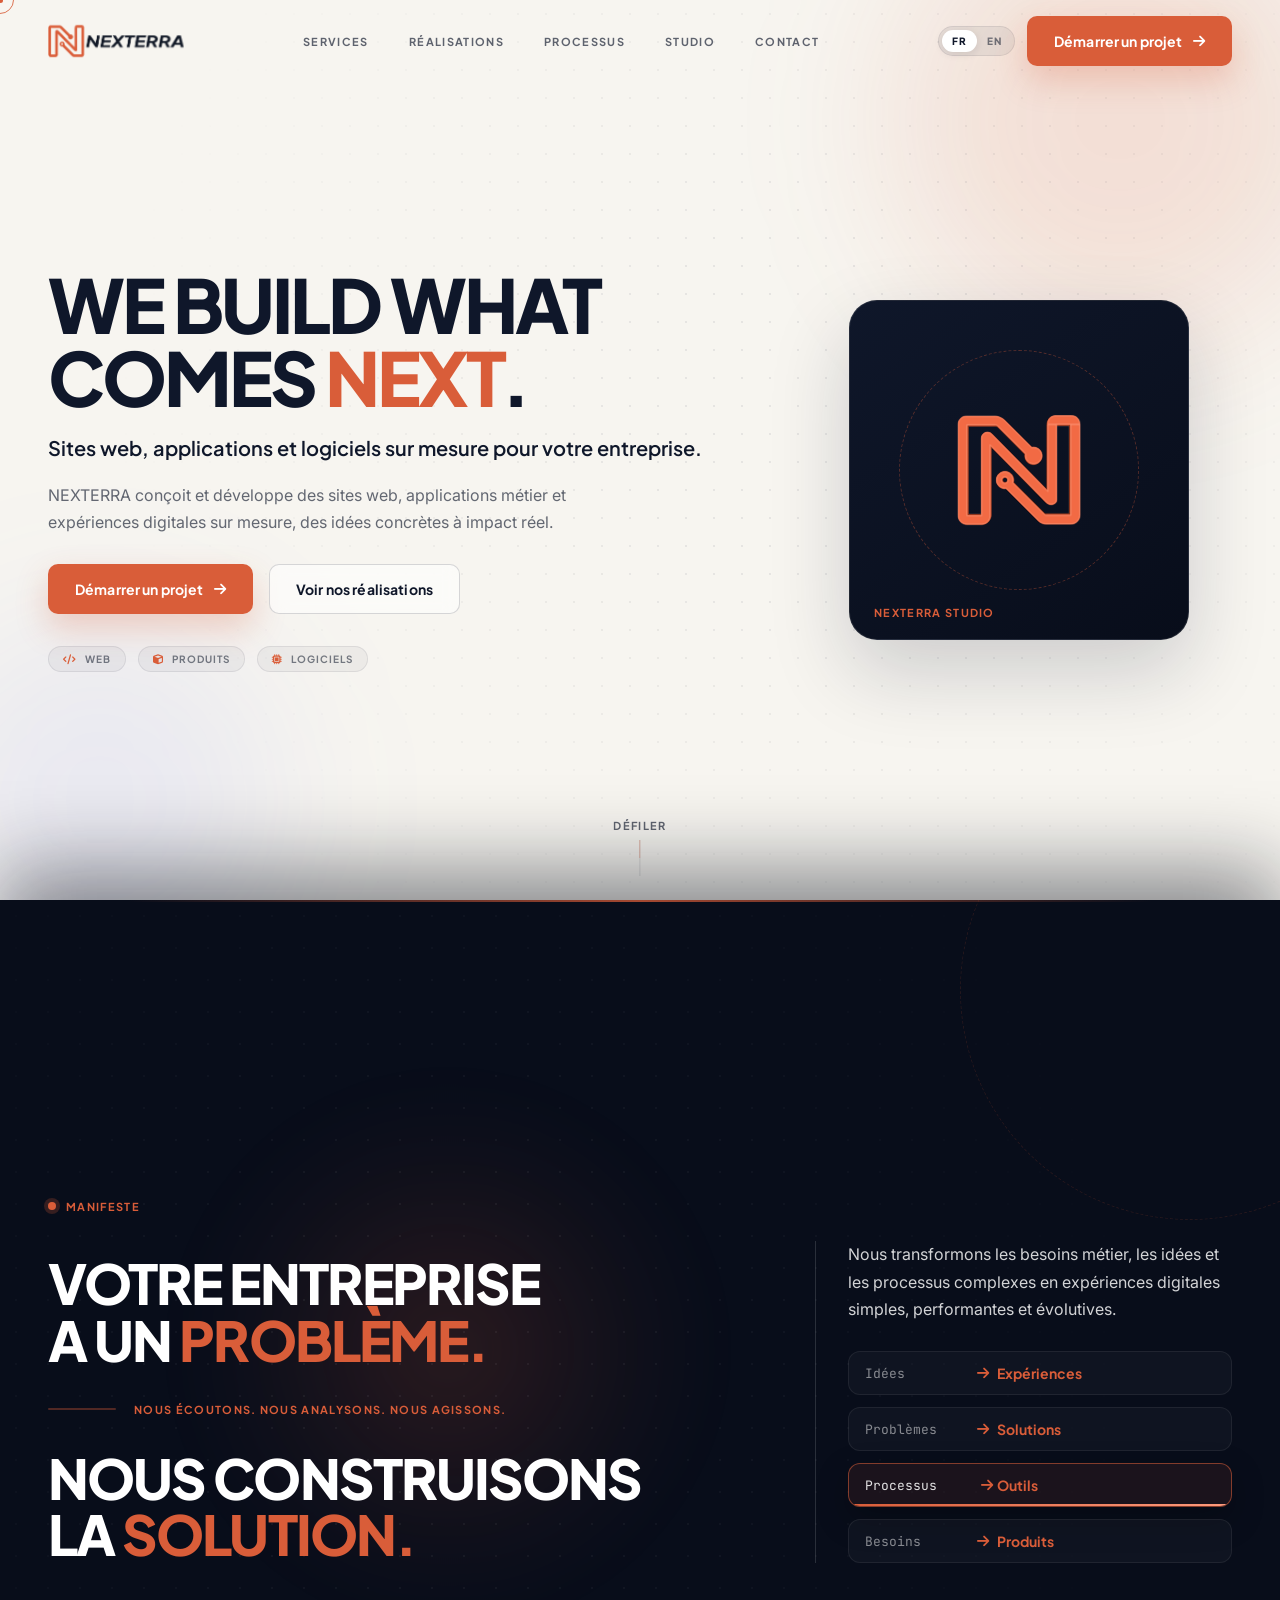
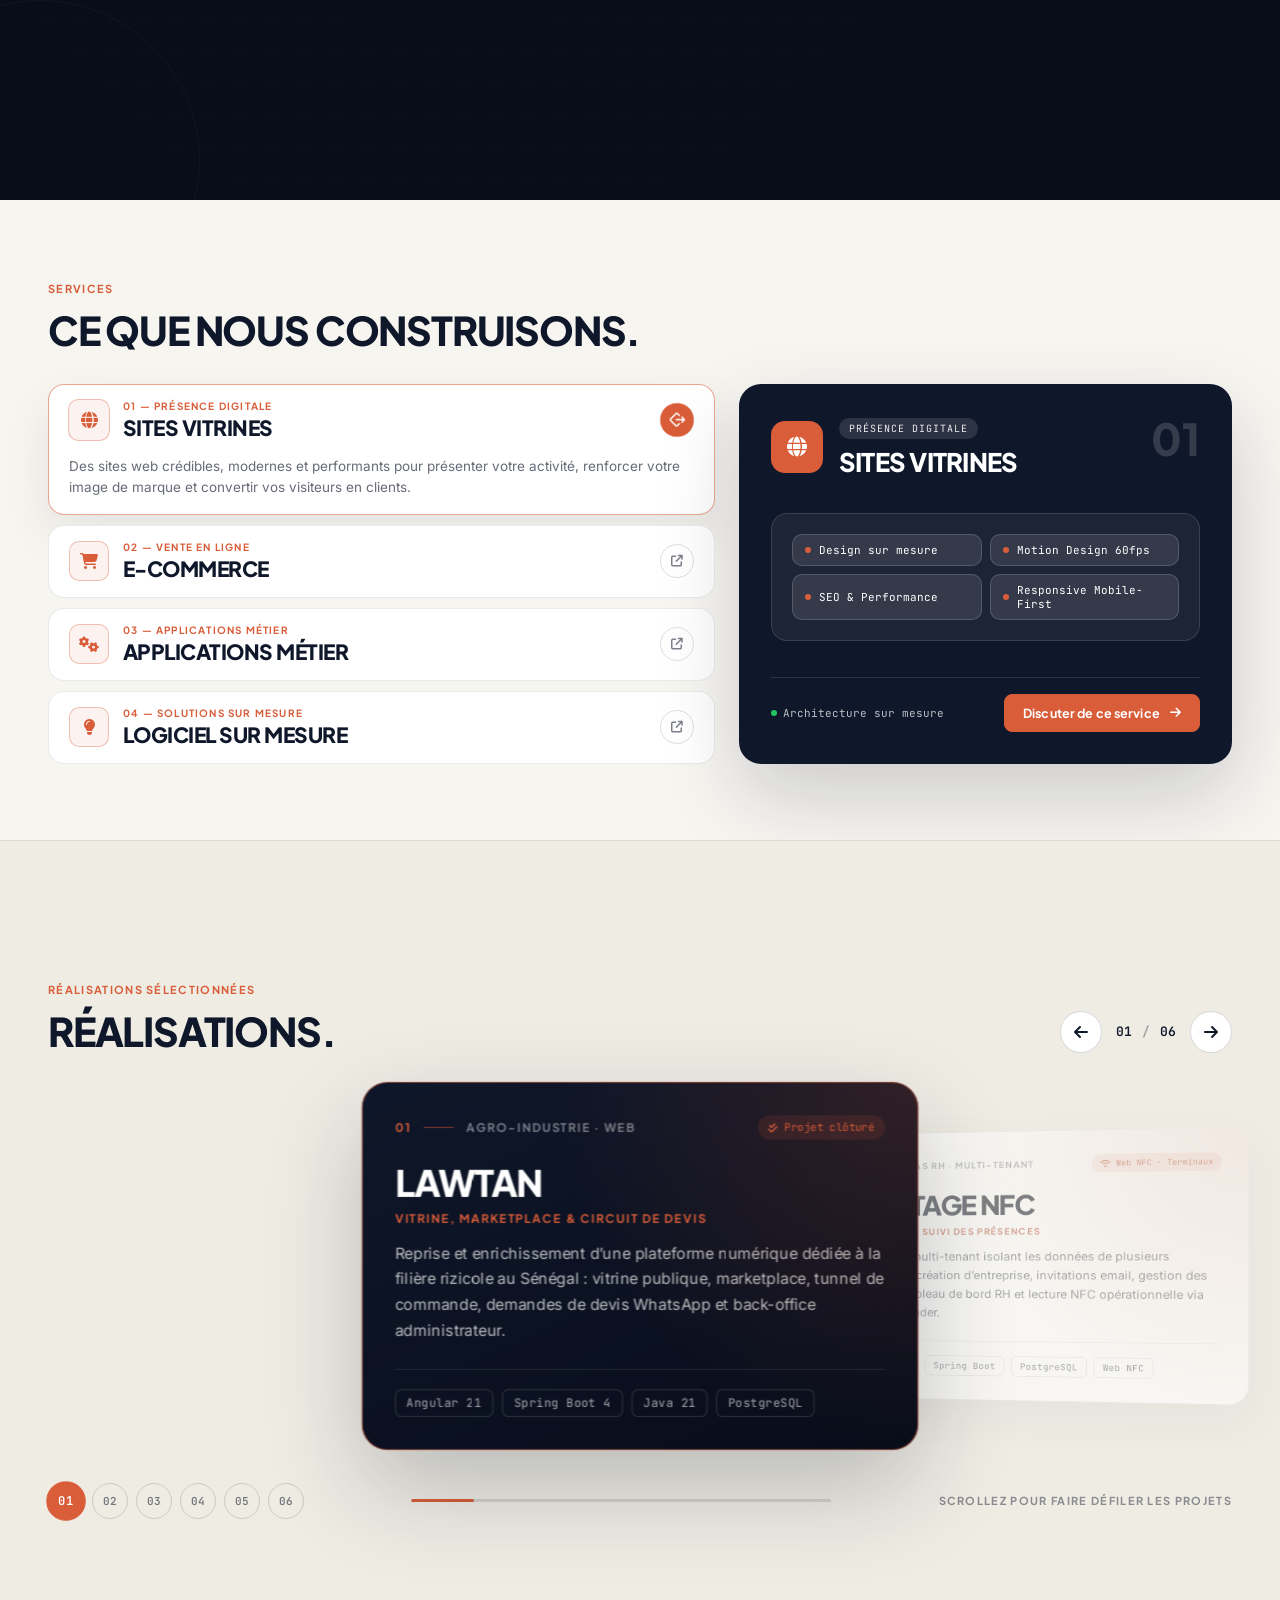
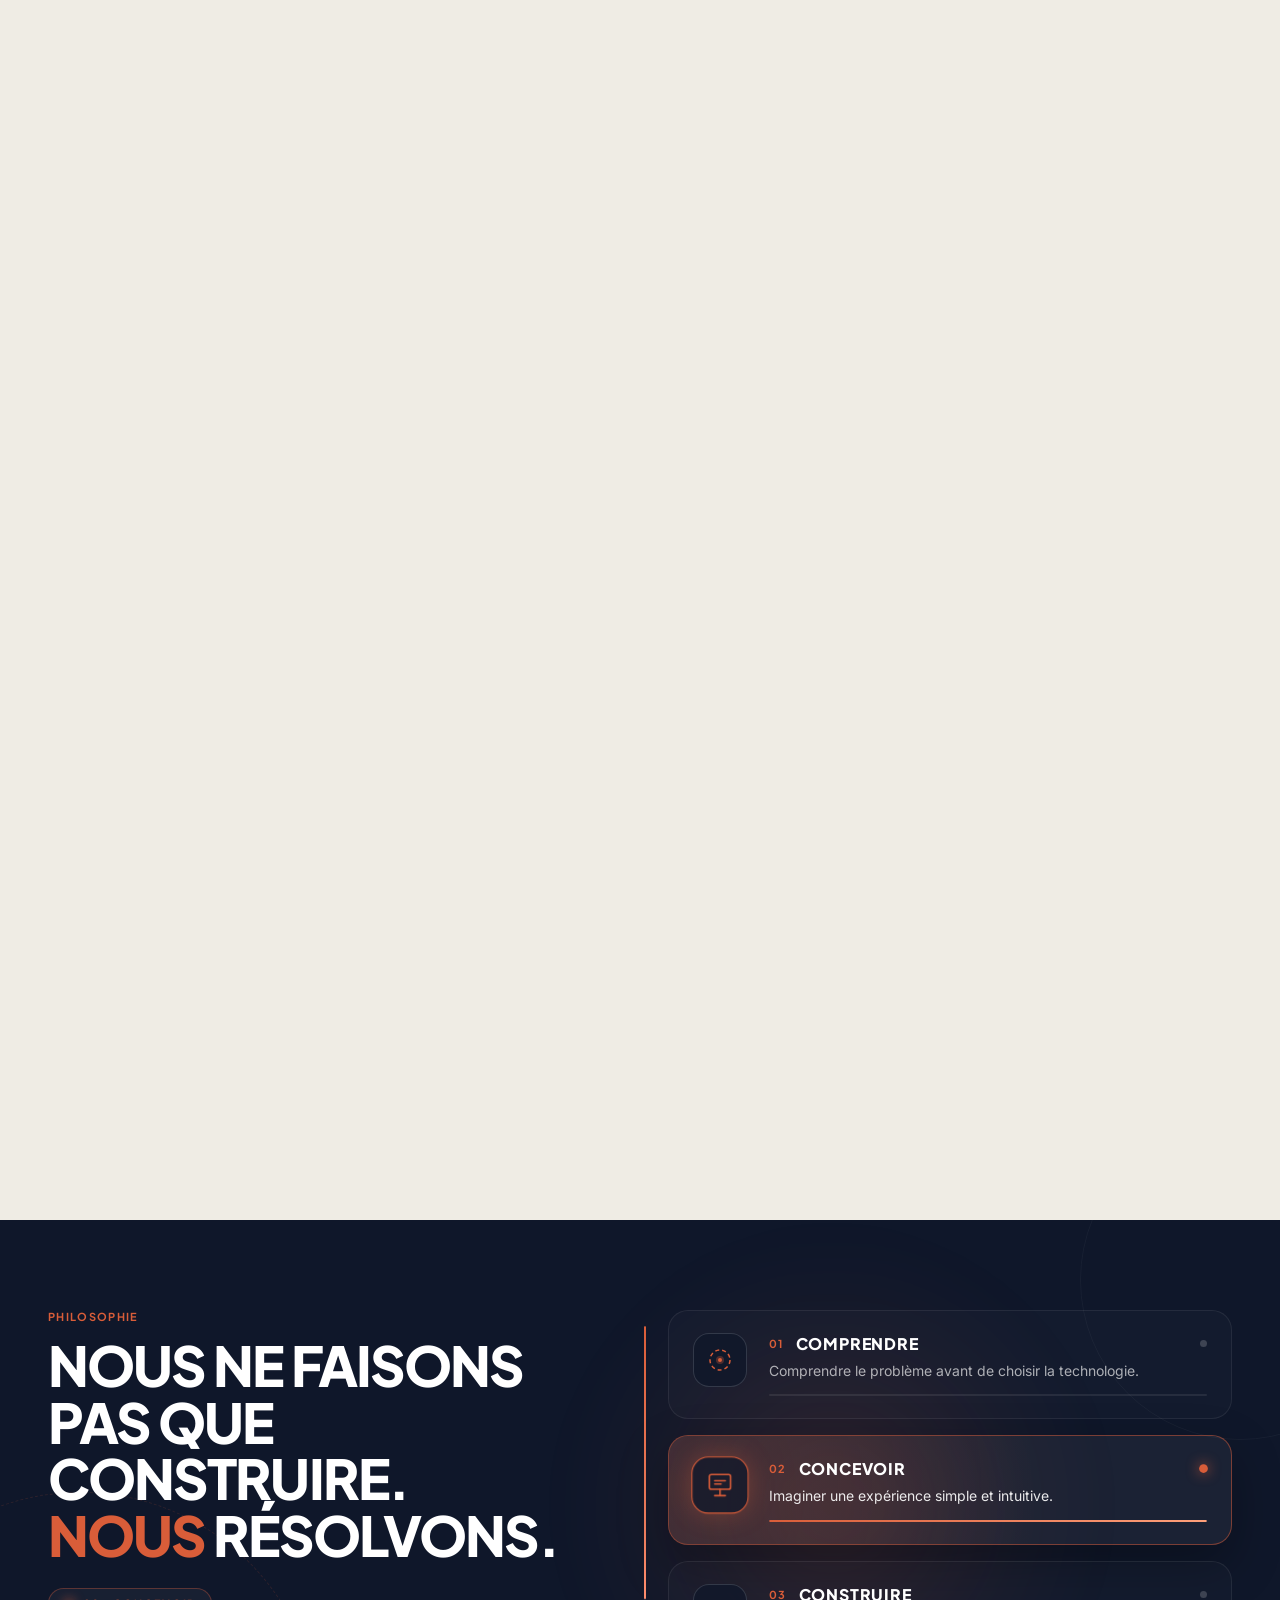
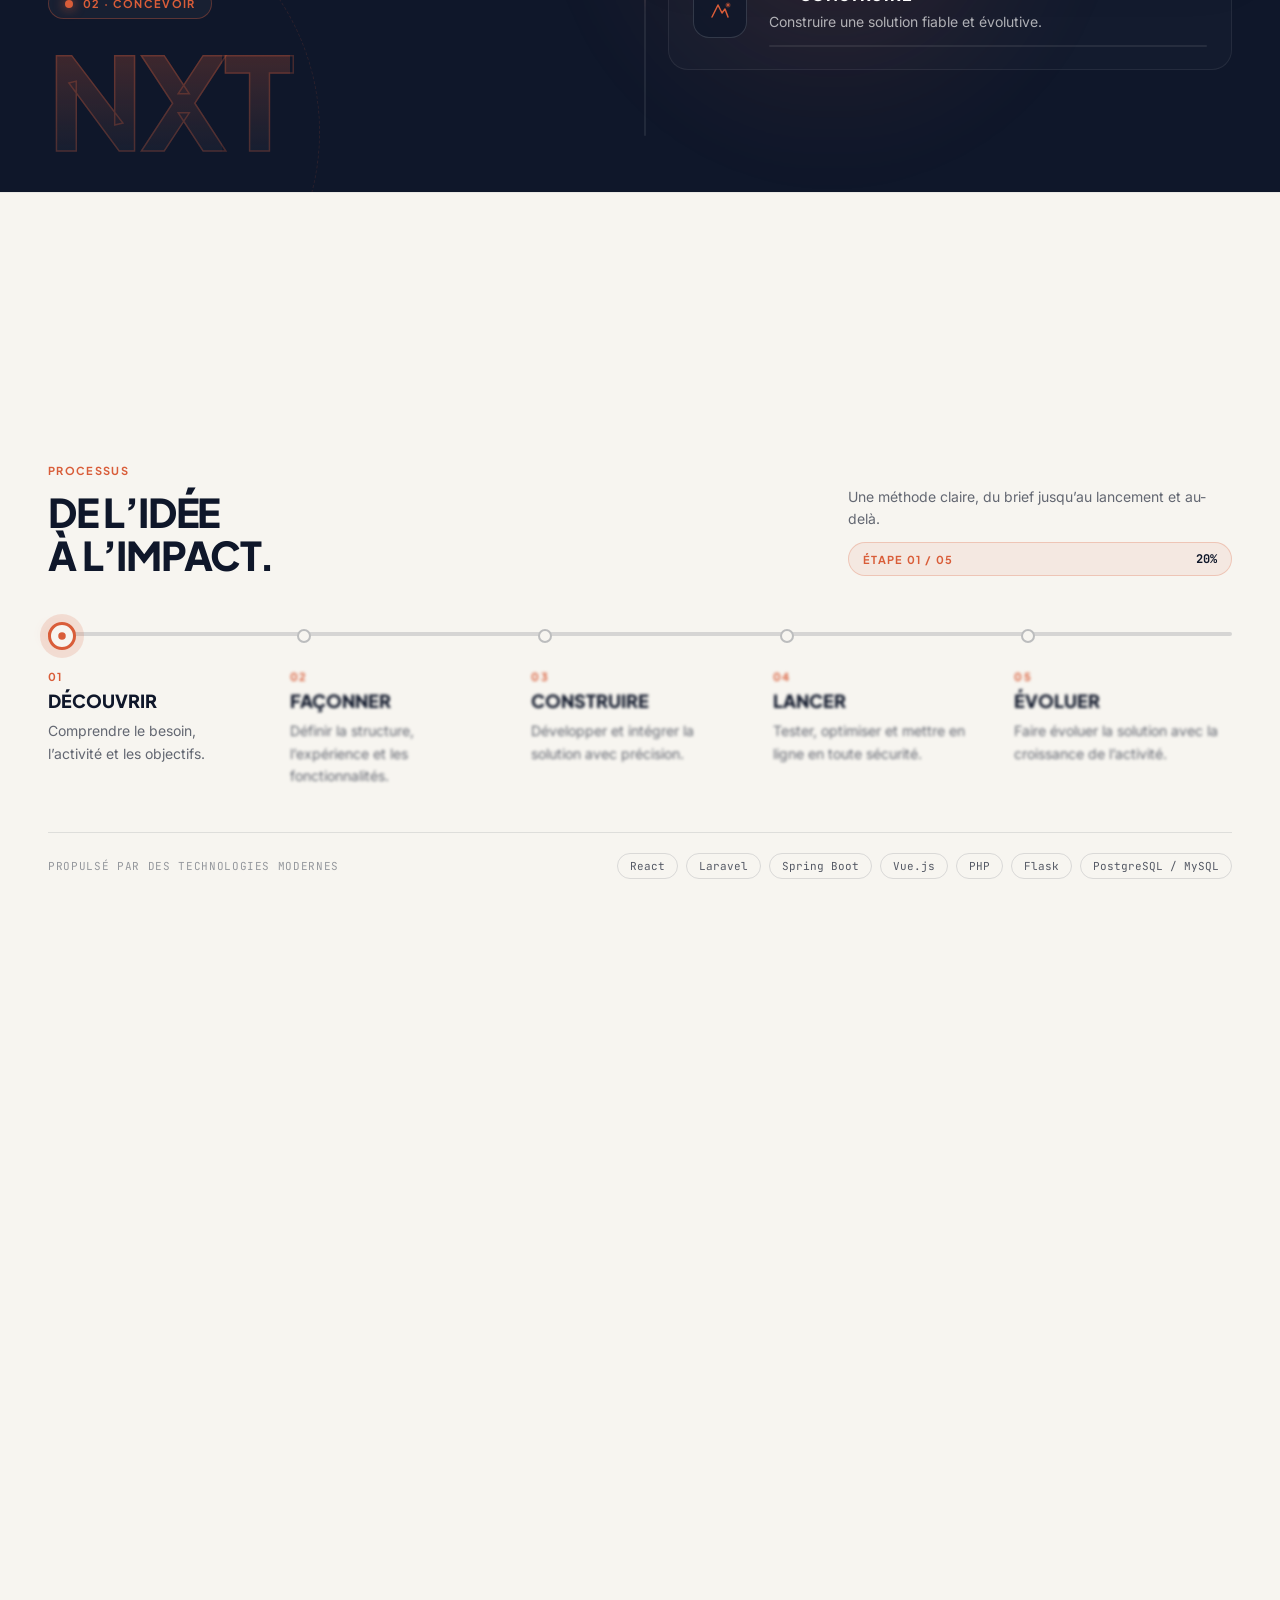
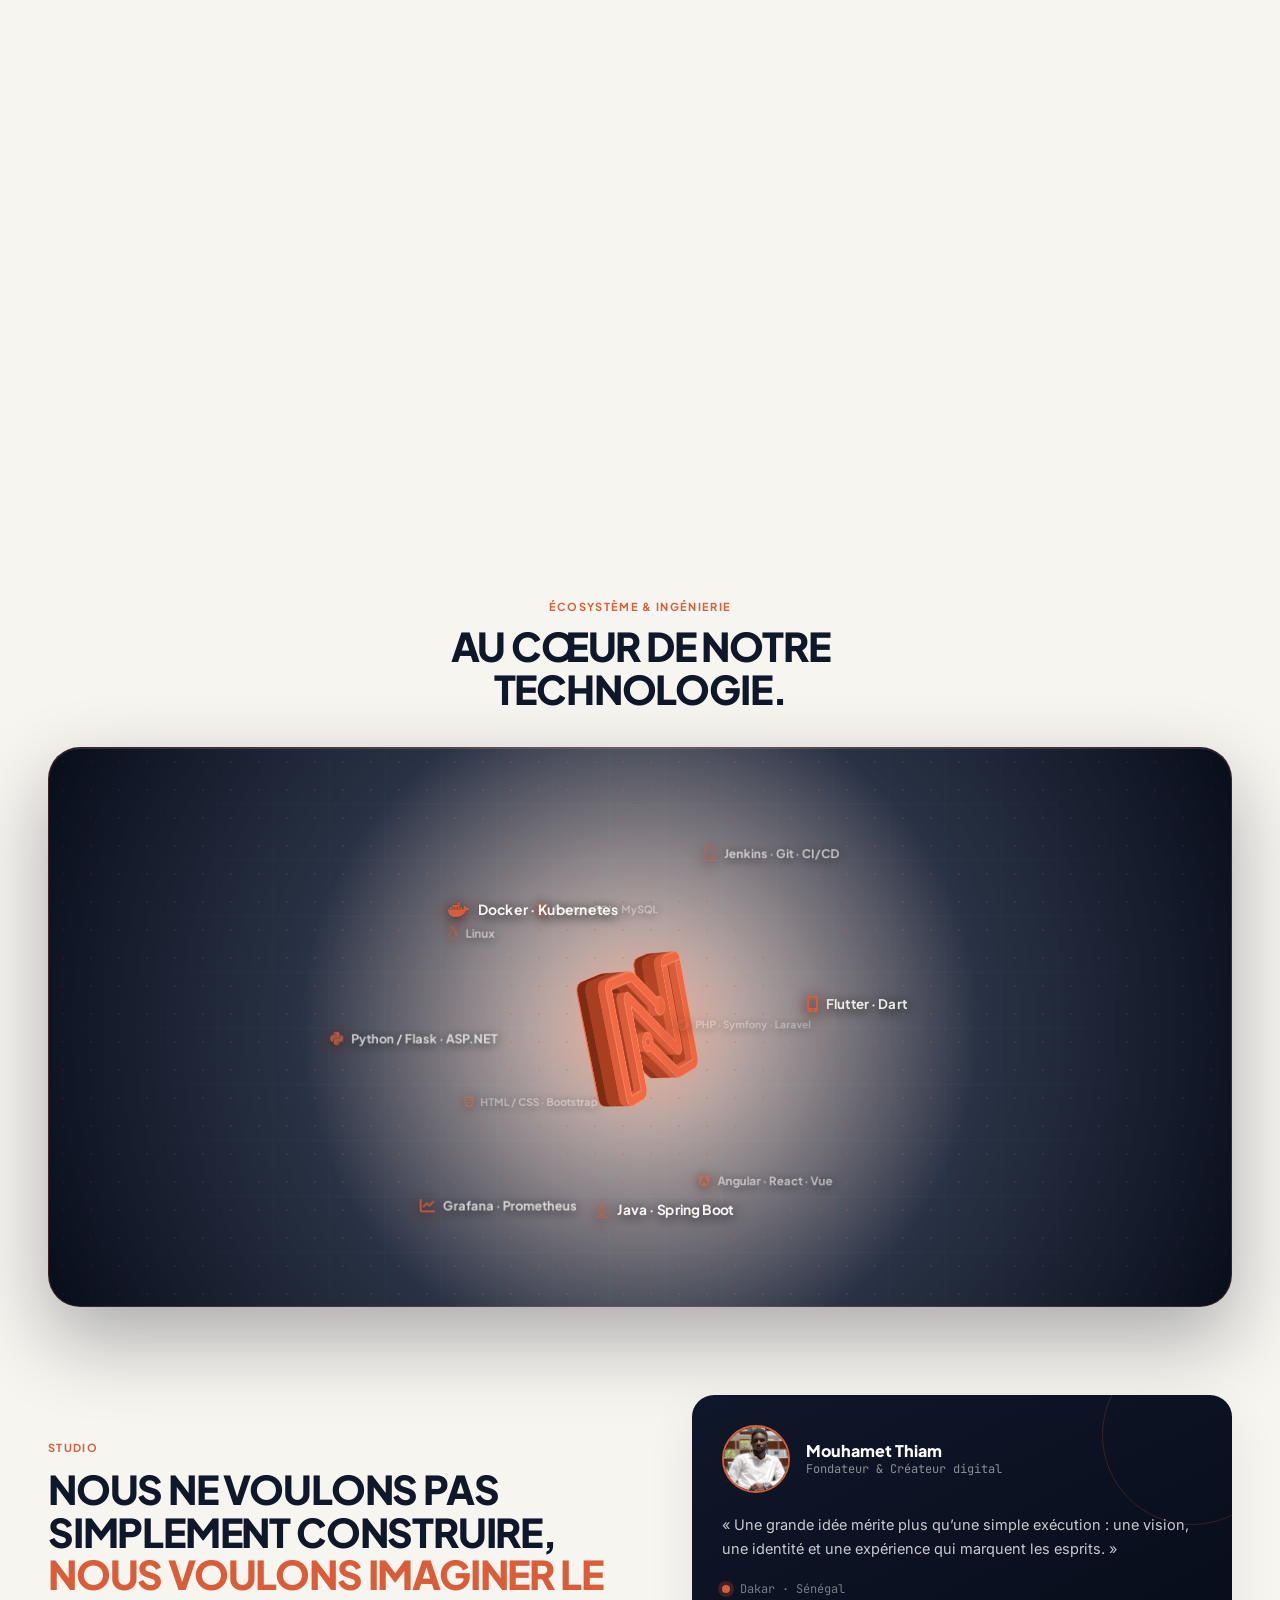
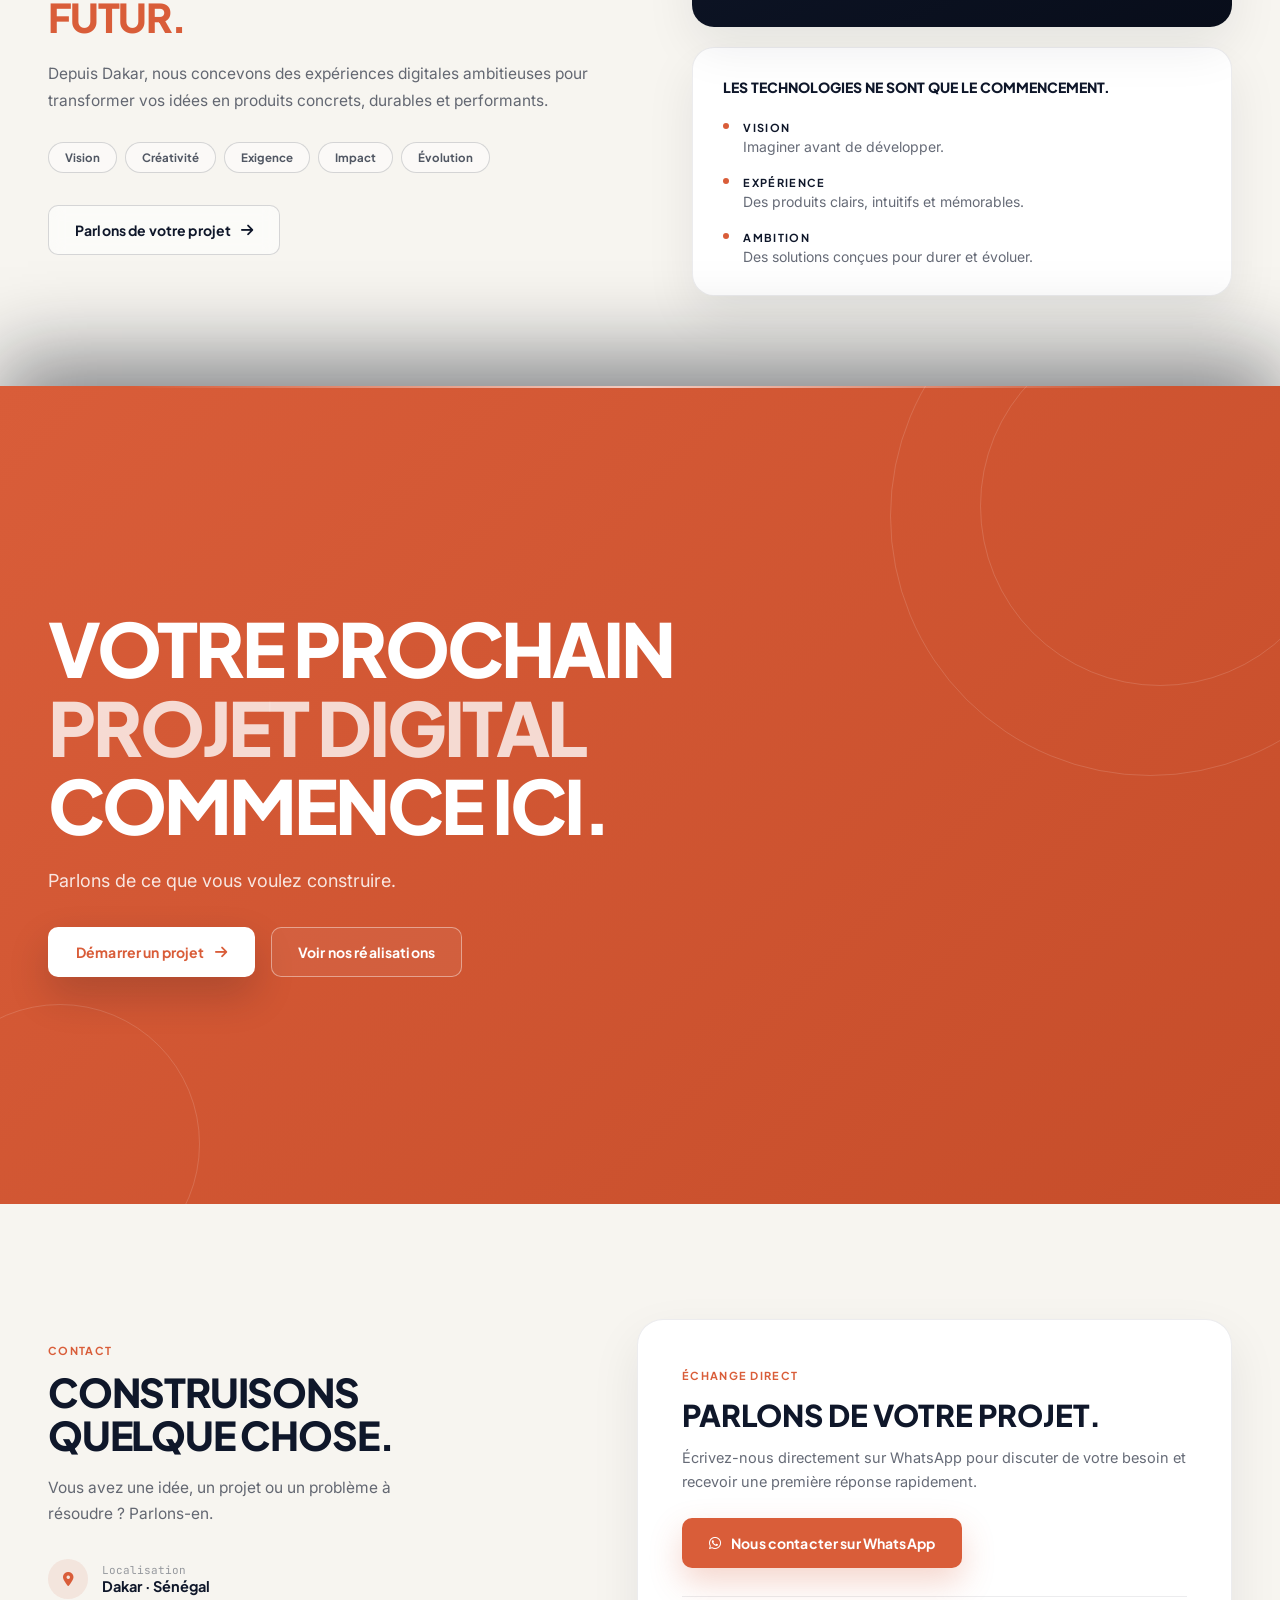
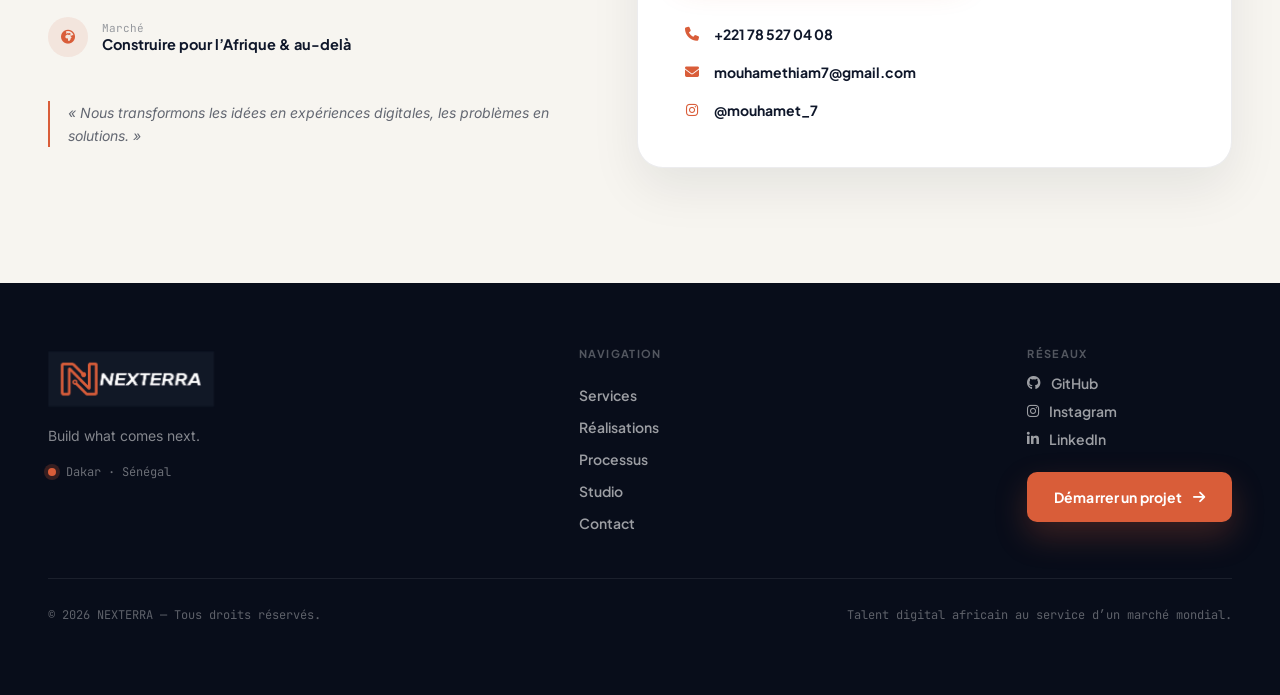
==== commit 10c36f31: "fix(mobile): tune work scroll speed, 2x2 service badges, remove nexus subtitle, restore cover transi" ====
--- a/site/index.html
+++ b/site/index.html
@@ -1061,10 +1061,6 @@
             <div class="nexus-3d-header">
               <span class="tag-label text-terracotta" data-i18n="studio.sphereLabel">Écosystème &amp; Ingénierie</span>
               <h2 class="display-md text-navy" data-i18n="studio.sphereTitle">AU CŒUR DE NOTRE TECHNOLOGIE.</h2>
-              <p data-i18n="studio.sphereSubtitle">
-                Le « N » de NEXTERRA incarne notre moteur d'ingénierie : une maîtrise complète du développement
-                full-stack, des architectures logicielles, des bases de données et du DevOps.
-              </p>
             </div>
 
             <div class="nexus-globe-stage" id="nexusGlobeStage">
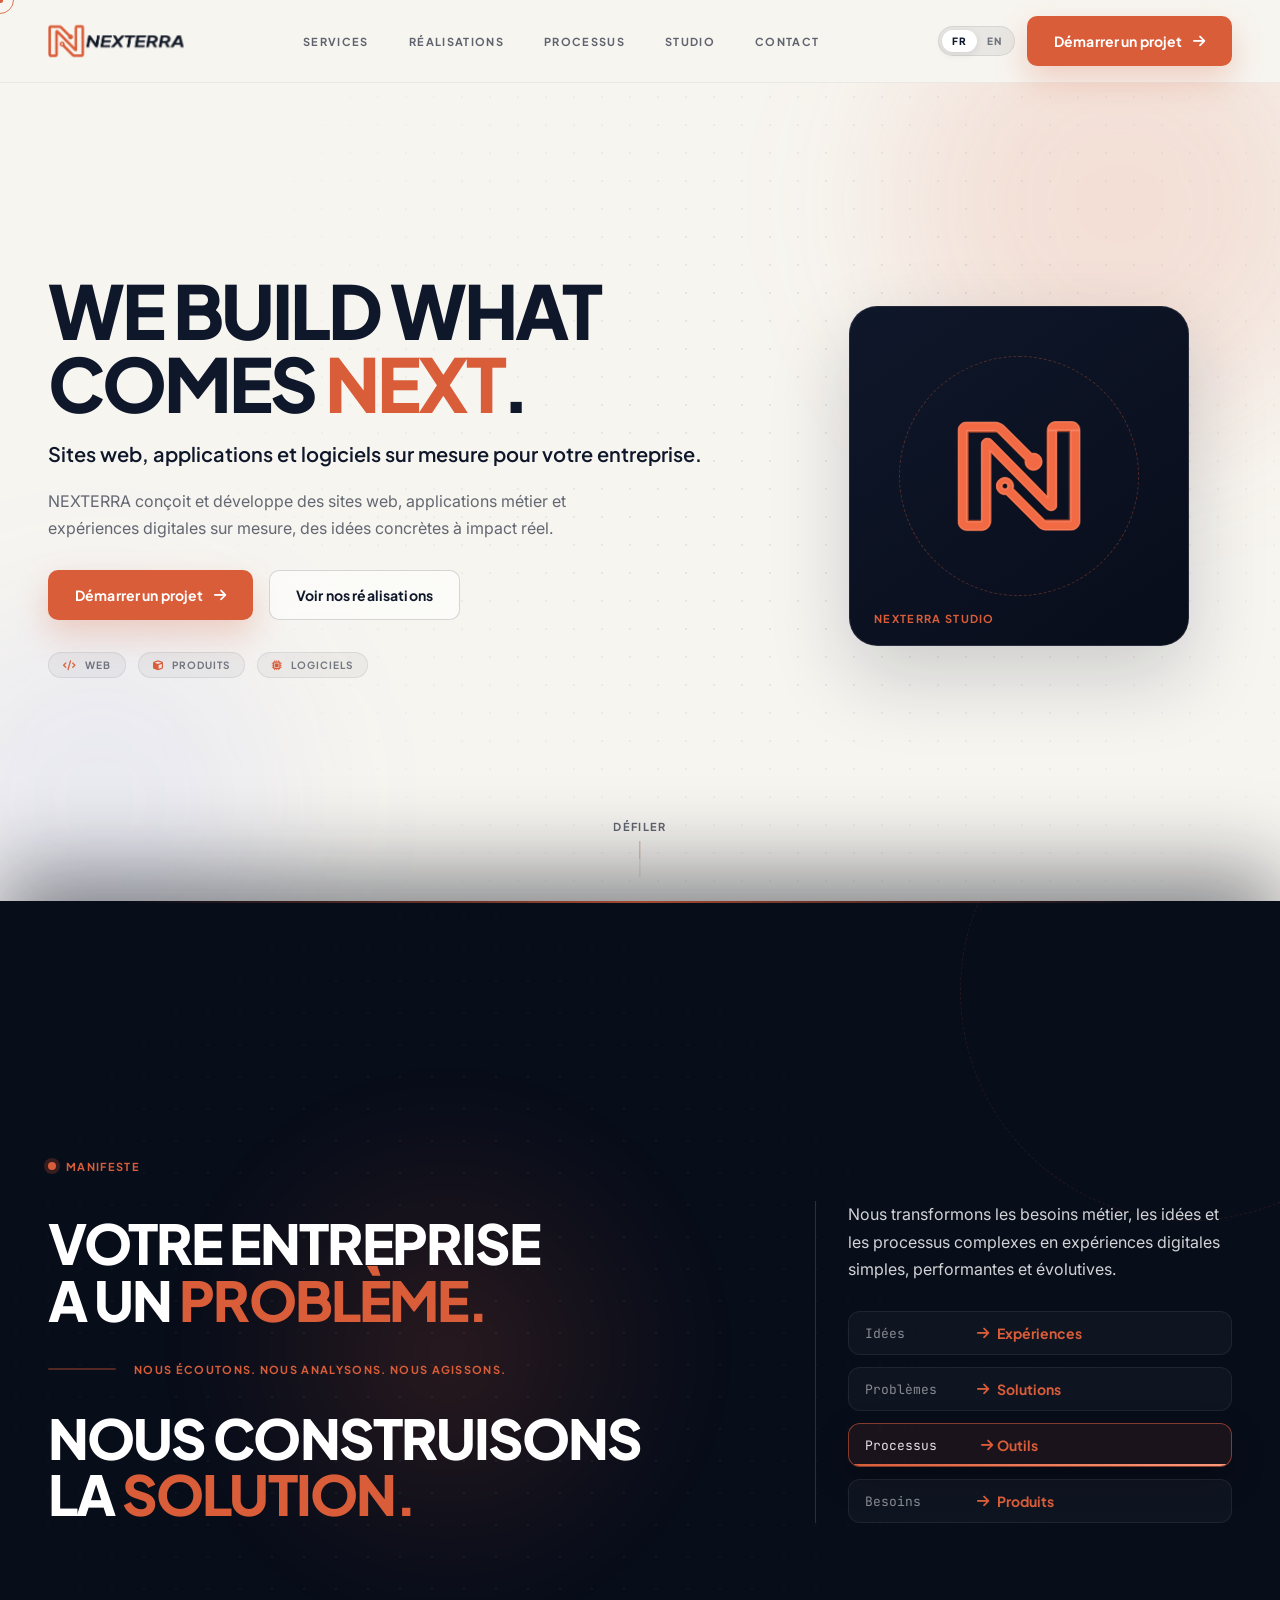
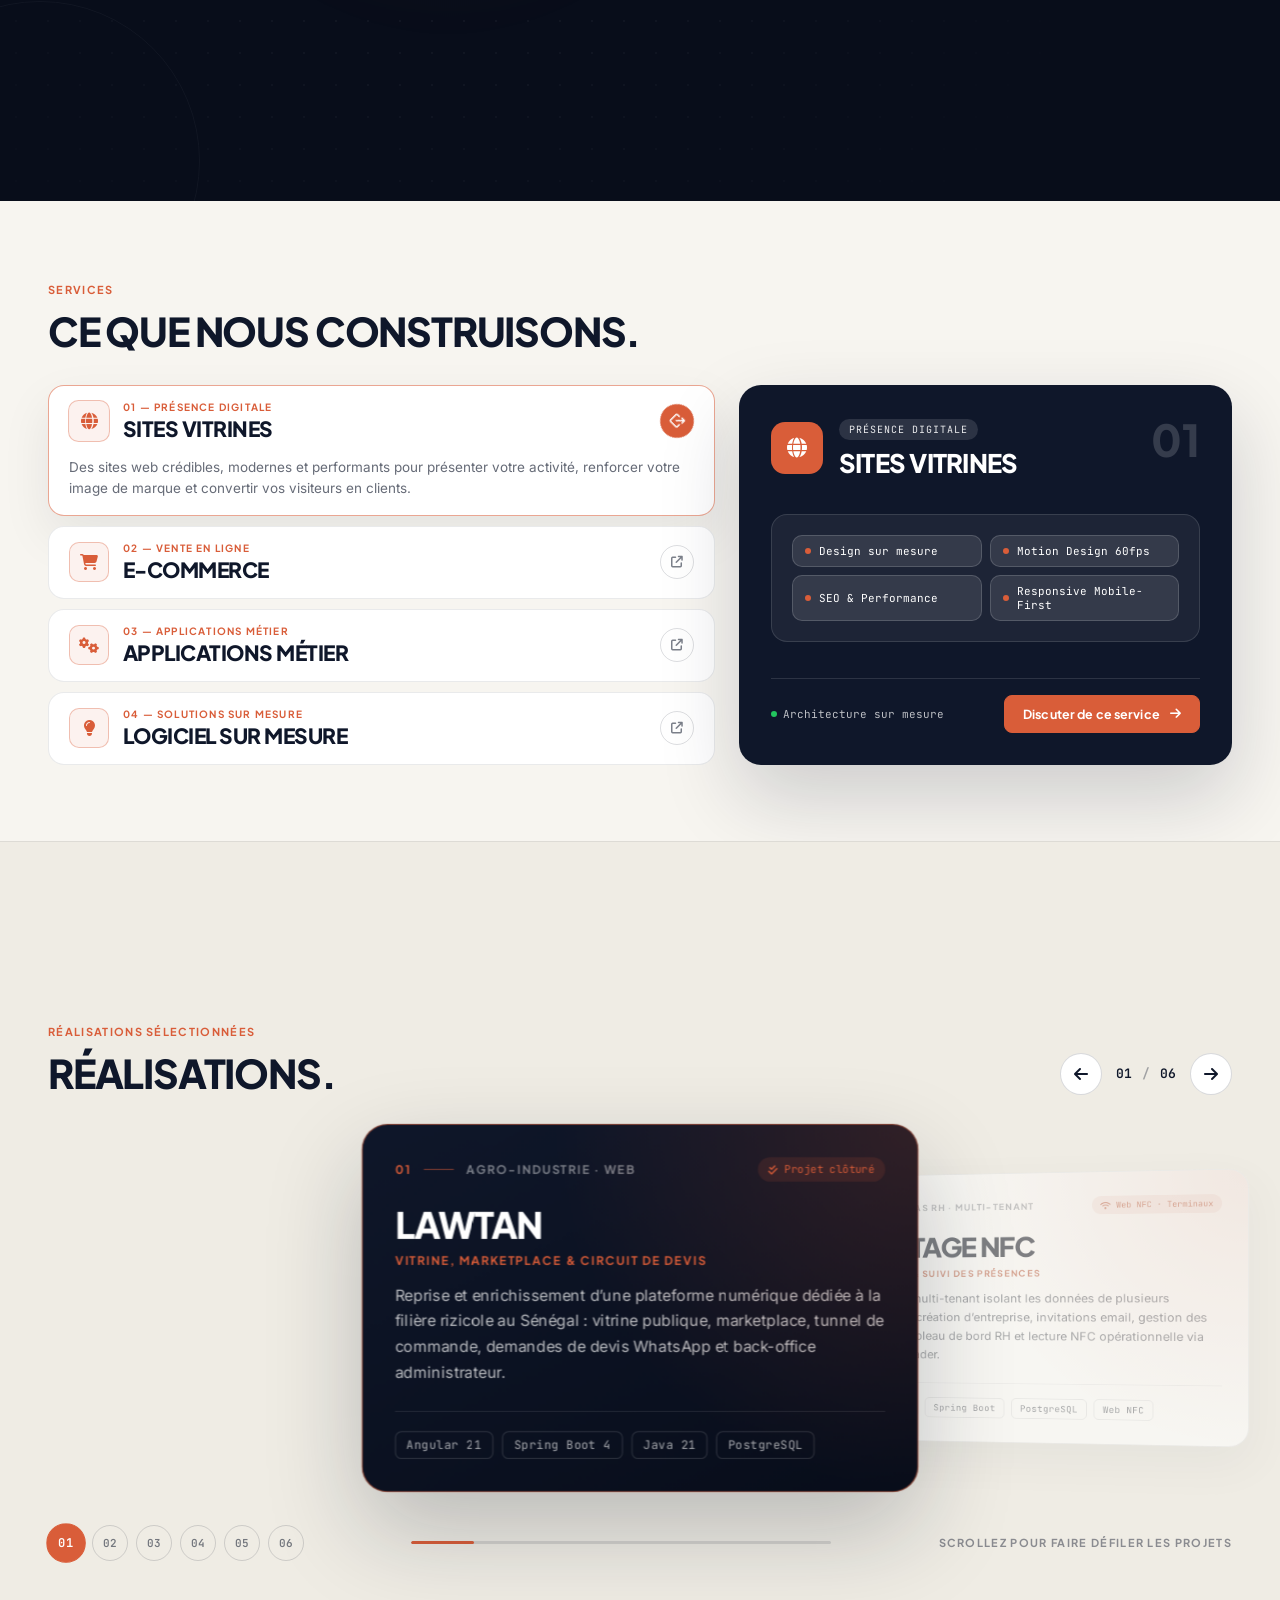
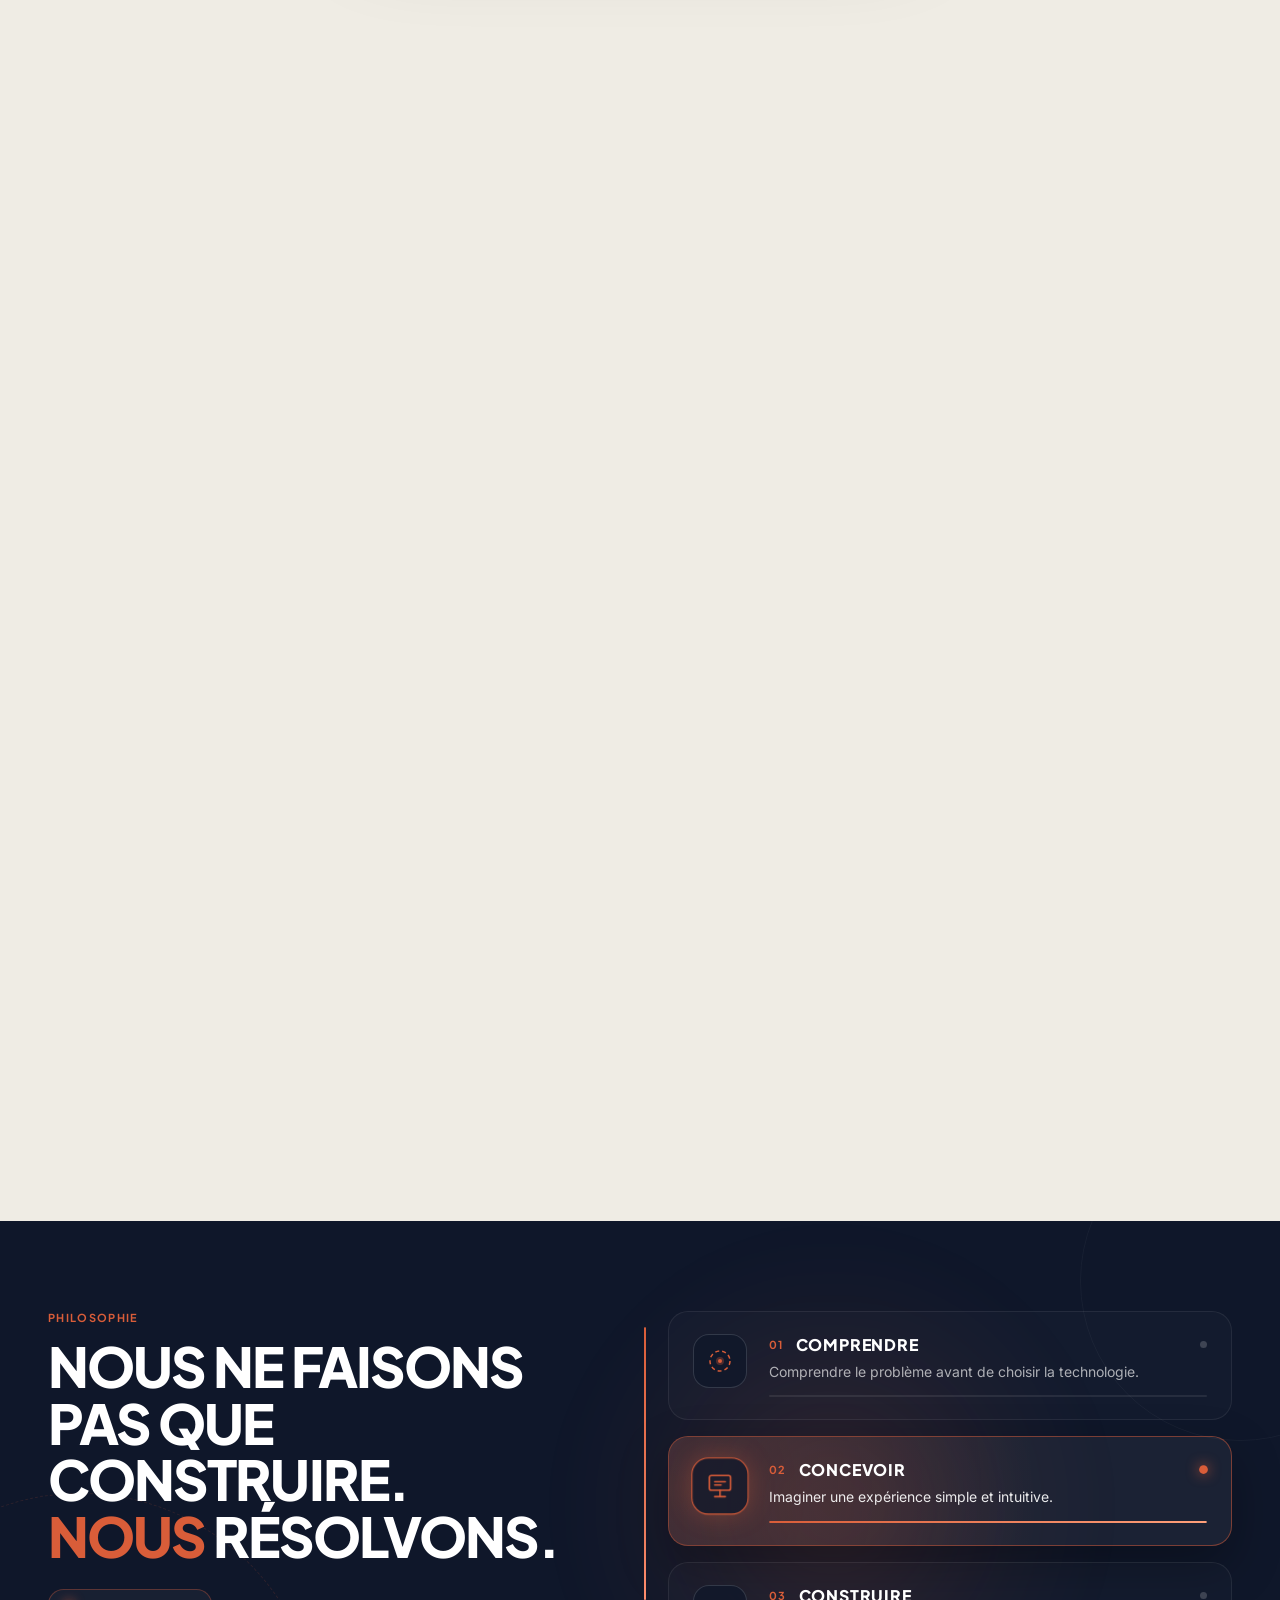
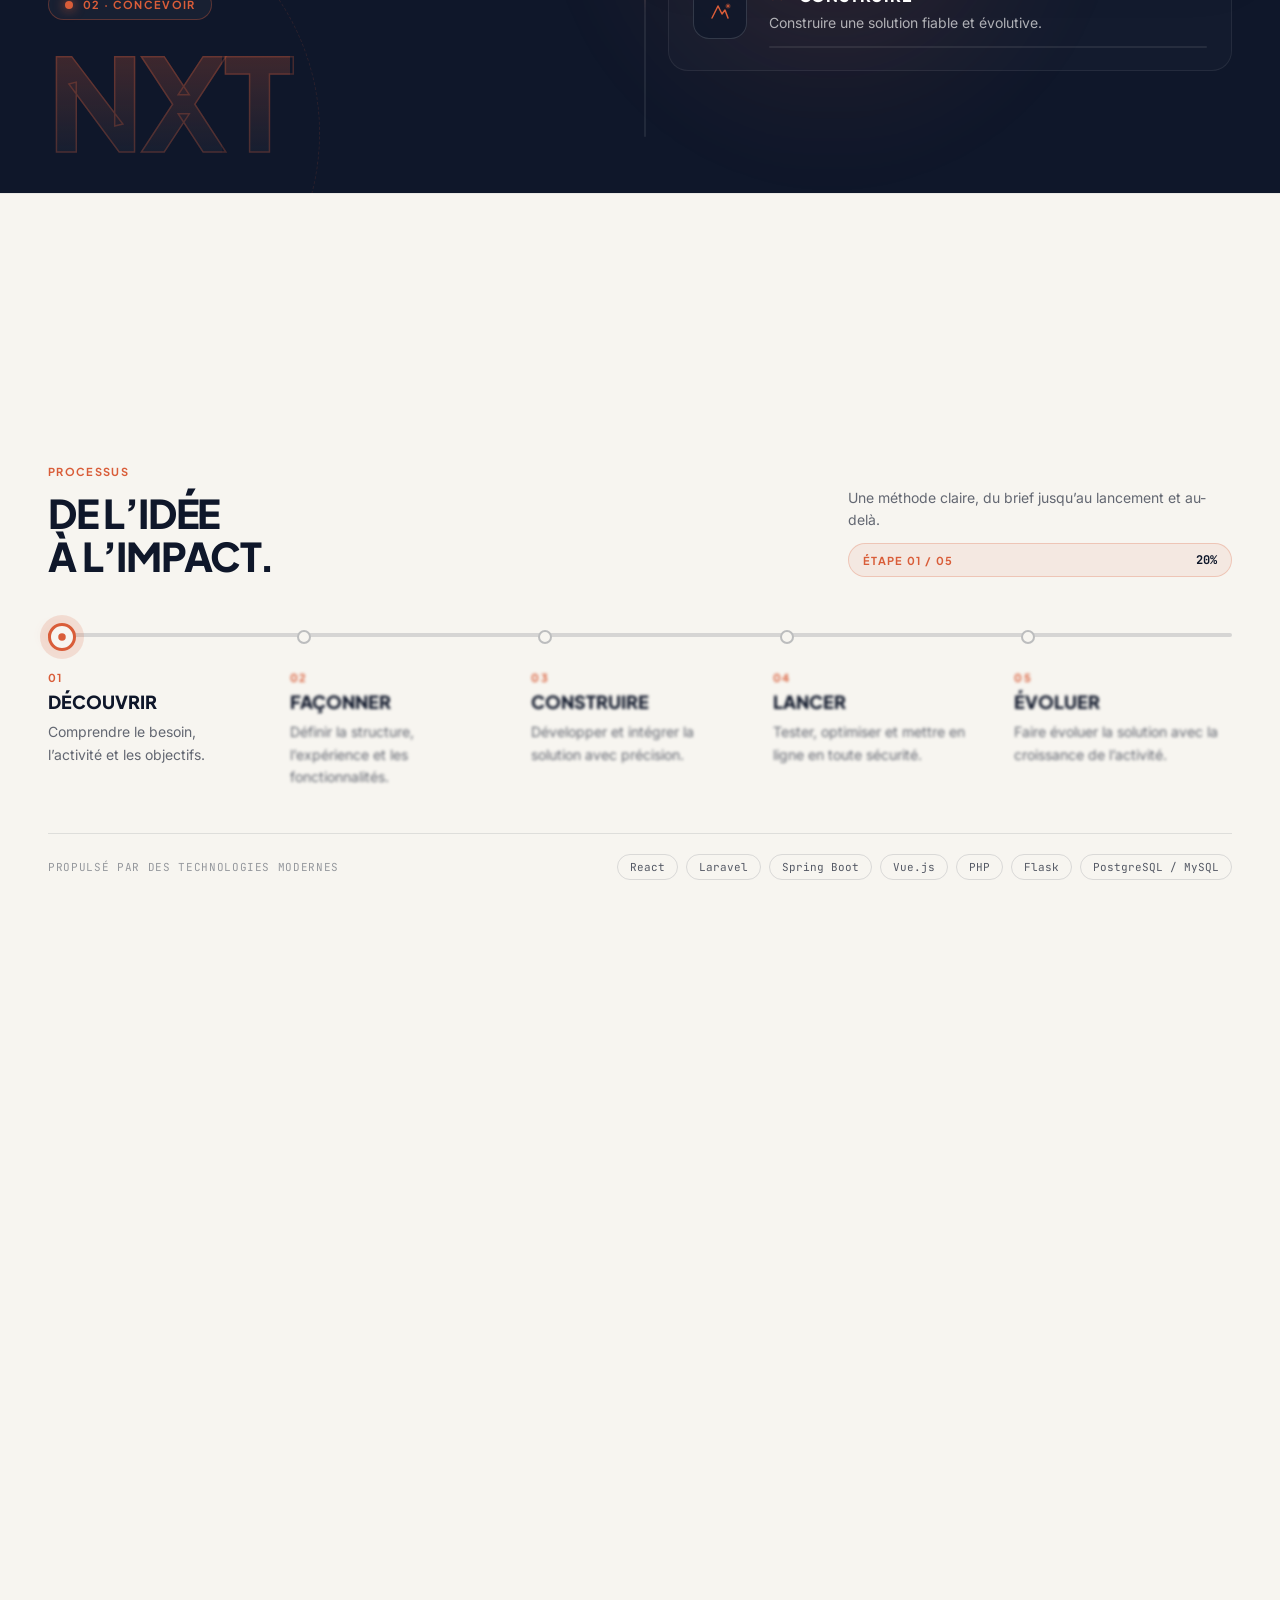
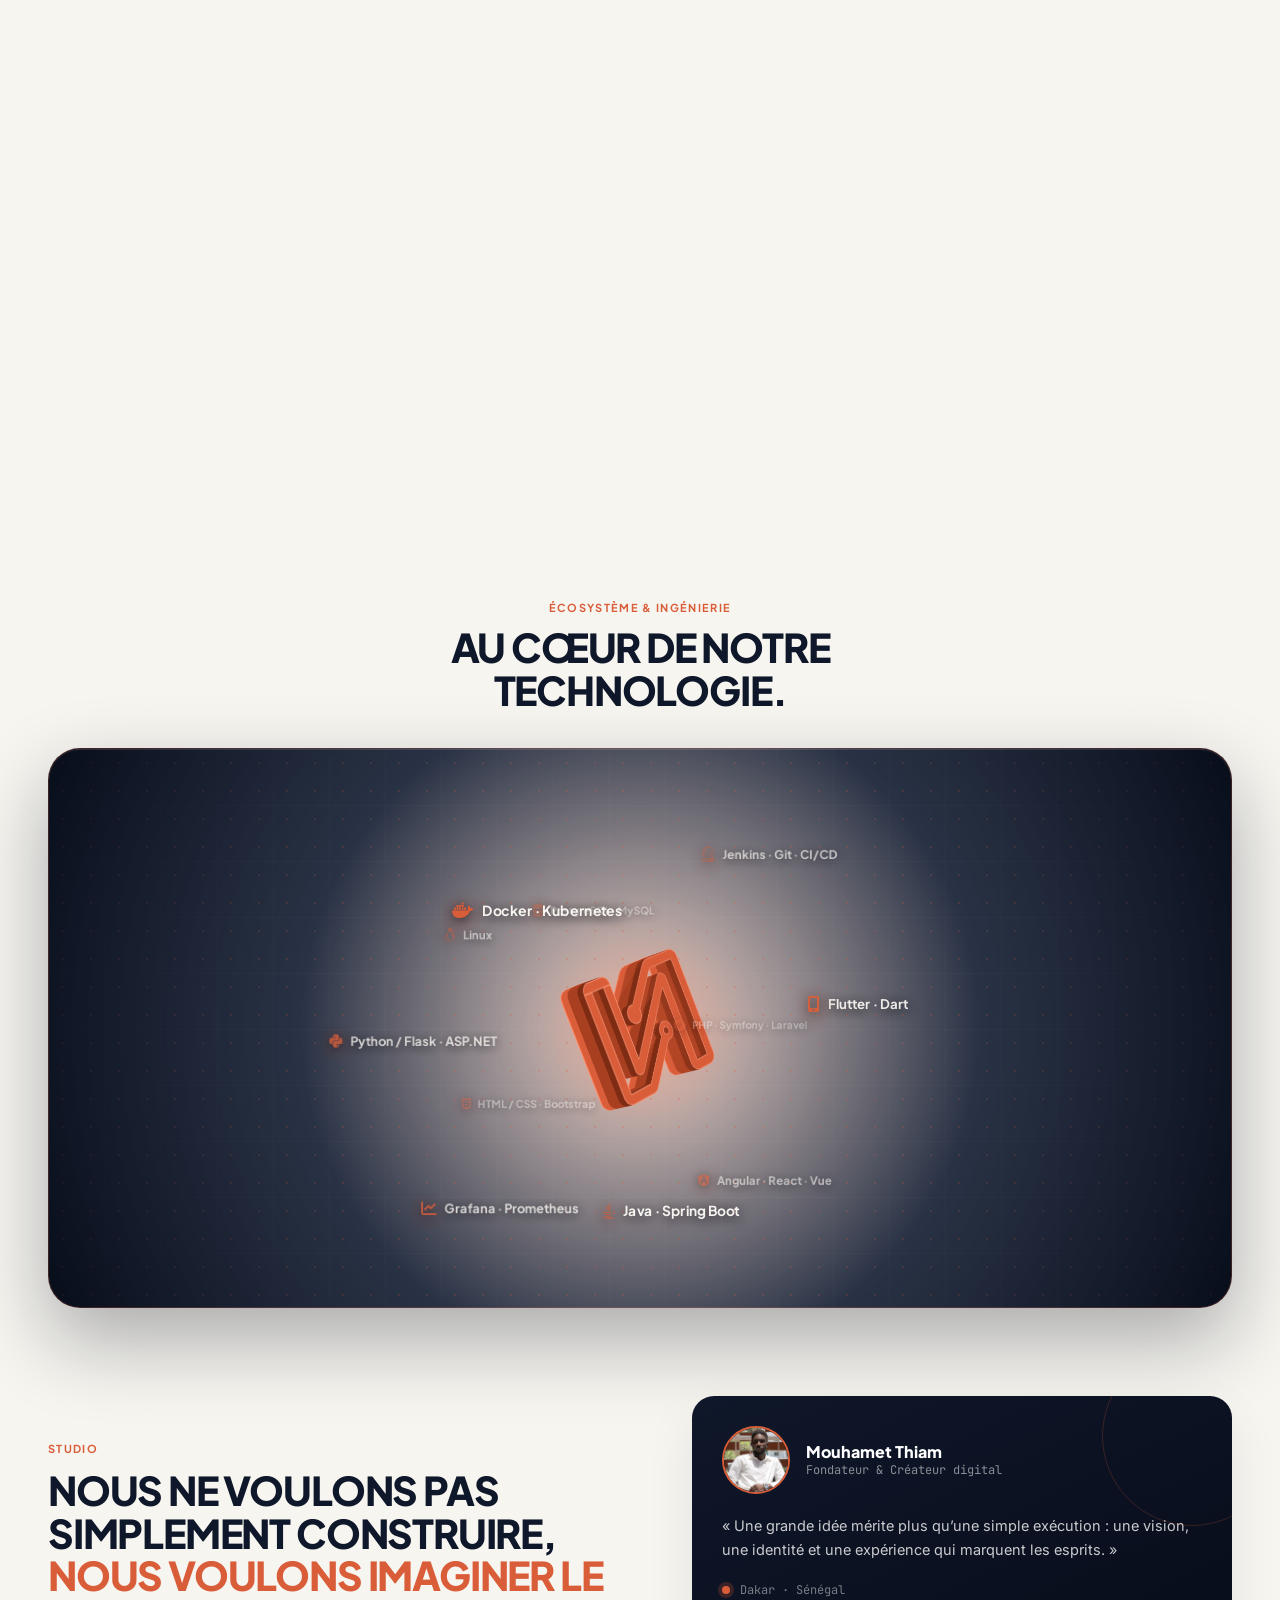
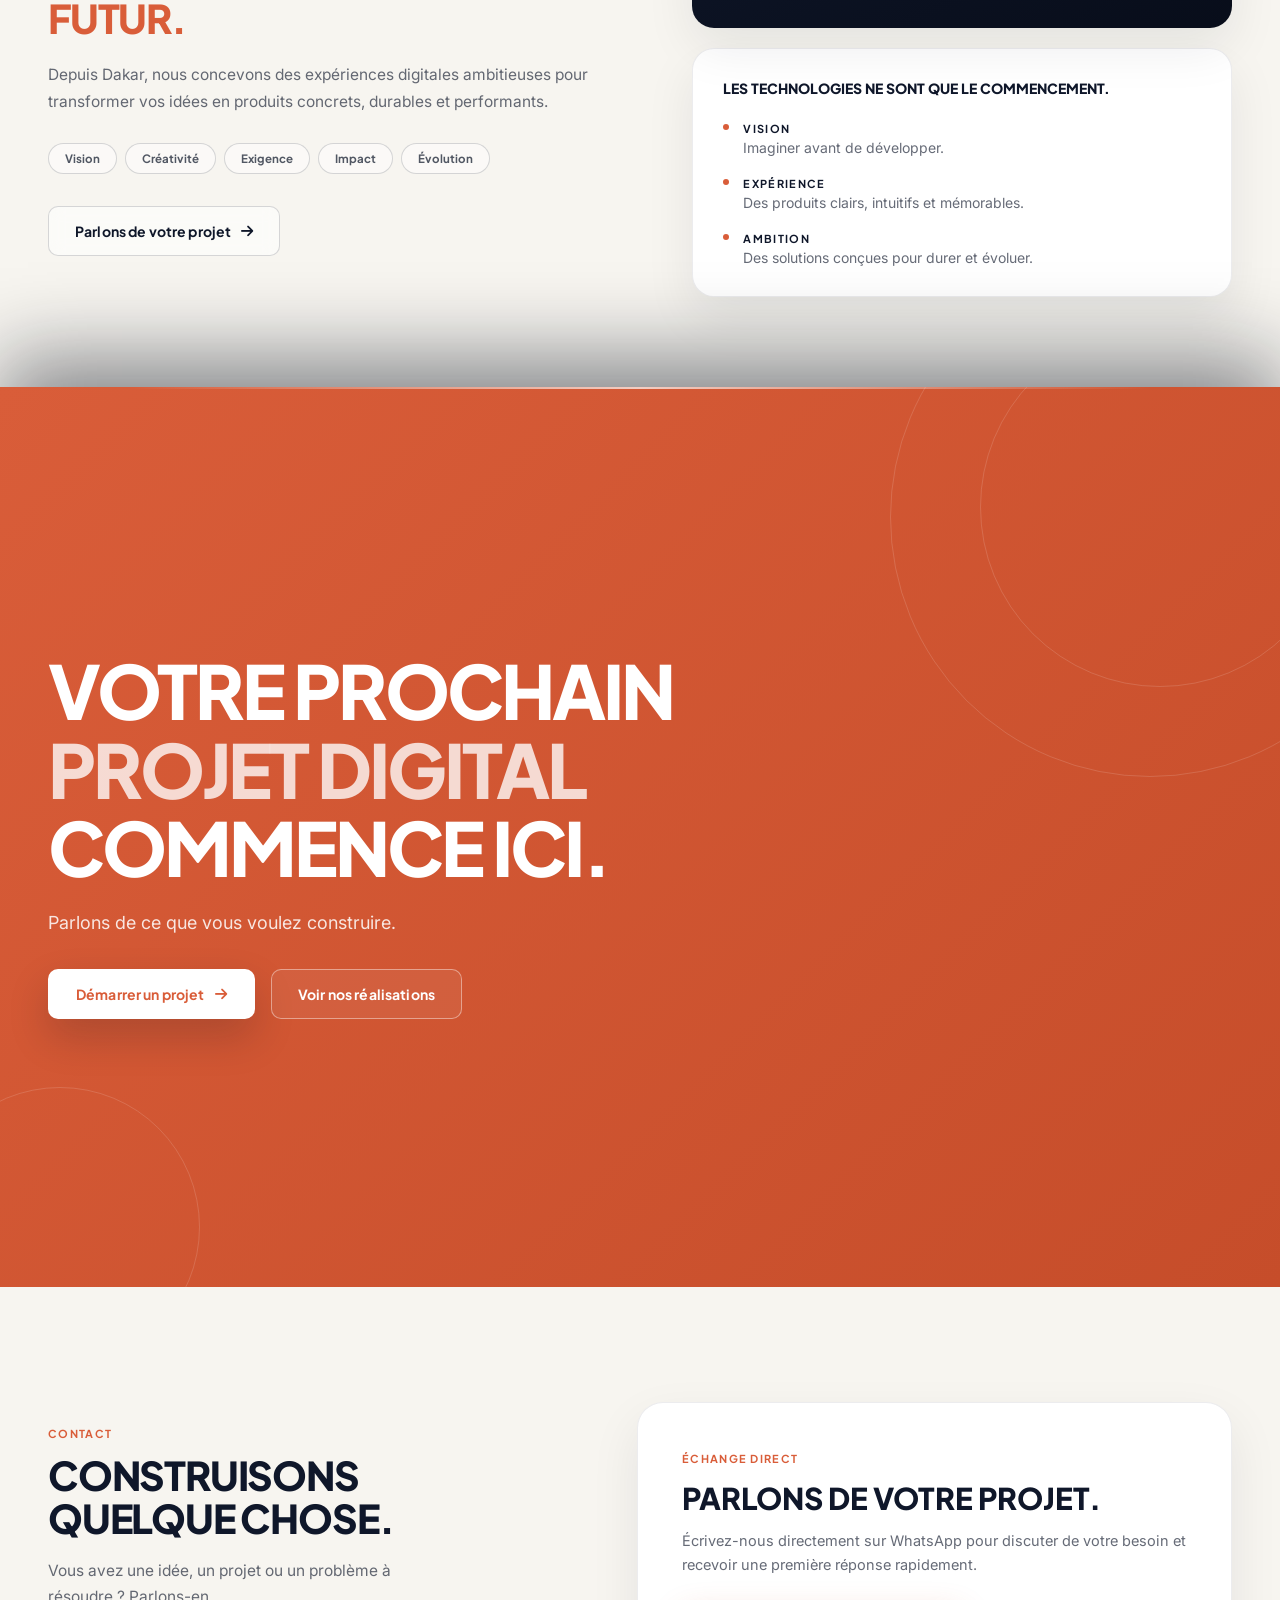
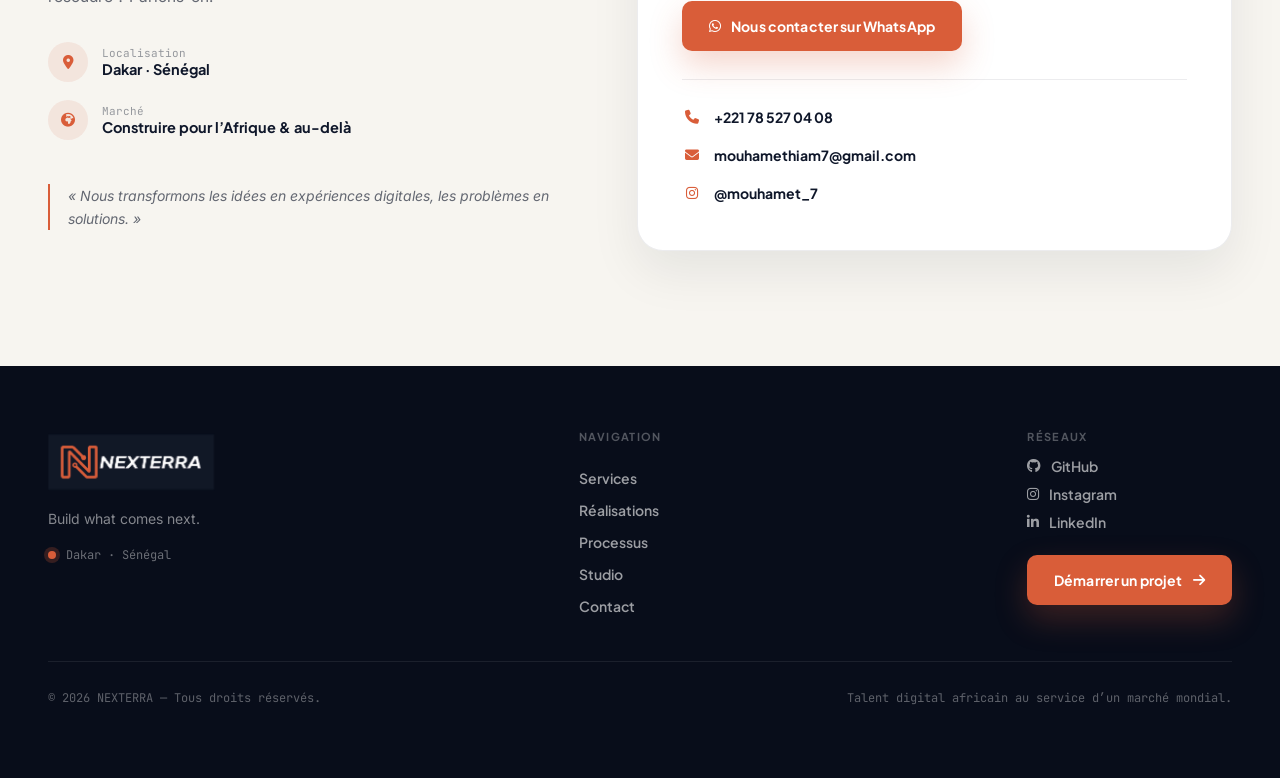
==== commit adde1639: "fix: make header non-sticky and set absolute Vercel URLs for link preview" ====
--- a/site/index.html
+++ b/site/index.html
@@ -11,21 +11,21 @@
   <title>NEXTERRA — Studio digital à Dakar | Sites web, applications &amp; logiciels sur mesure</title>
   <meta name="description"
     content="NEXTERRA conçoit et développe des sites vitrines, boutiques e-commerce, applications métier et logiciels sur mesure pour les entreprises. Studio digital basé à Dakar, Sénégal." />
-  <link rel="canonical" href="https://nexterra.sn/" />
+  <link rel="canonical" href="https://nexter-alpha.vercel.app/" />
 
   <!-- Open Graph / Social -->
   <meta property="og:title" content="NEXTERRA — Studio digital à Dakar | Sites web, applications &amp; logiciels" />
   <meta property="og:description"
     content="Nous transformons les besoins métier, les idées et les processus complexes en expériences digitales simples, performantes et évolutives." />
   <meta property="og:type" content="website" />
-  <meta property="og:url" content="https://nexterra.sn/" />
+  <meta property="og:url" content="https://nexter-alpha.vercel.app/" />
   <meta property="og:locale" content="fr_FR" />
   <meta property="og:site_name" content="NEXTERRA" />
-  <meta property="og:image" content="./assets/img/preview-link.png" />
+  <meta property="og:image" content="https://nexter-alpha.vercel.app/assets/img/preview-link.png" />
   <meta property="og:image:type" content="image/png" />
   <meta property="og:image:alt" content="NEXTERRA — Studio digital à Dakar" />
-  <meta name="twitter:image" content="./assets/img/preview-link.png" />
-  <link rel="image_src" href="./assets/img/preview-link.png" />
+  <meta name="twitter:image" content="https://nexter-alpha.vercel.app/assets/img/preview-link.png" />
+  <link rel="image_src" href="https://nexter-alpha.vercel.app/assets/img/preview-link.png" />
 
   <!-- Twitter Cards -->
   <meta name="twitter:card" content="summary_large_image" />
@@ -58,8 +58,8 @@
     "@type": "ProfessionalService",
     "name": "NEXTERRA",
     "description": "Studio digital basé à Dakar spécialisé dans la conception et le développement de sites web, e-commerce, applications métier et logiciels sur mesure.",
-    "url": "https://nexterra.sn/",
-    "image": "./assets/img/preview-link.png",
+    "url": "https://nexter-alpha.vercel.app/",
+    "image": "https://nexter-alpha.vercel.app/assets/img/preview-link.png",
     "telephone": "+221785270408",
     "email": "mouhamethiam7@gmail.com",
     "address": {
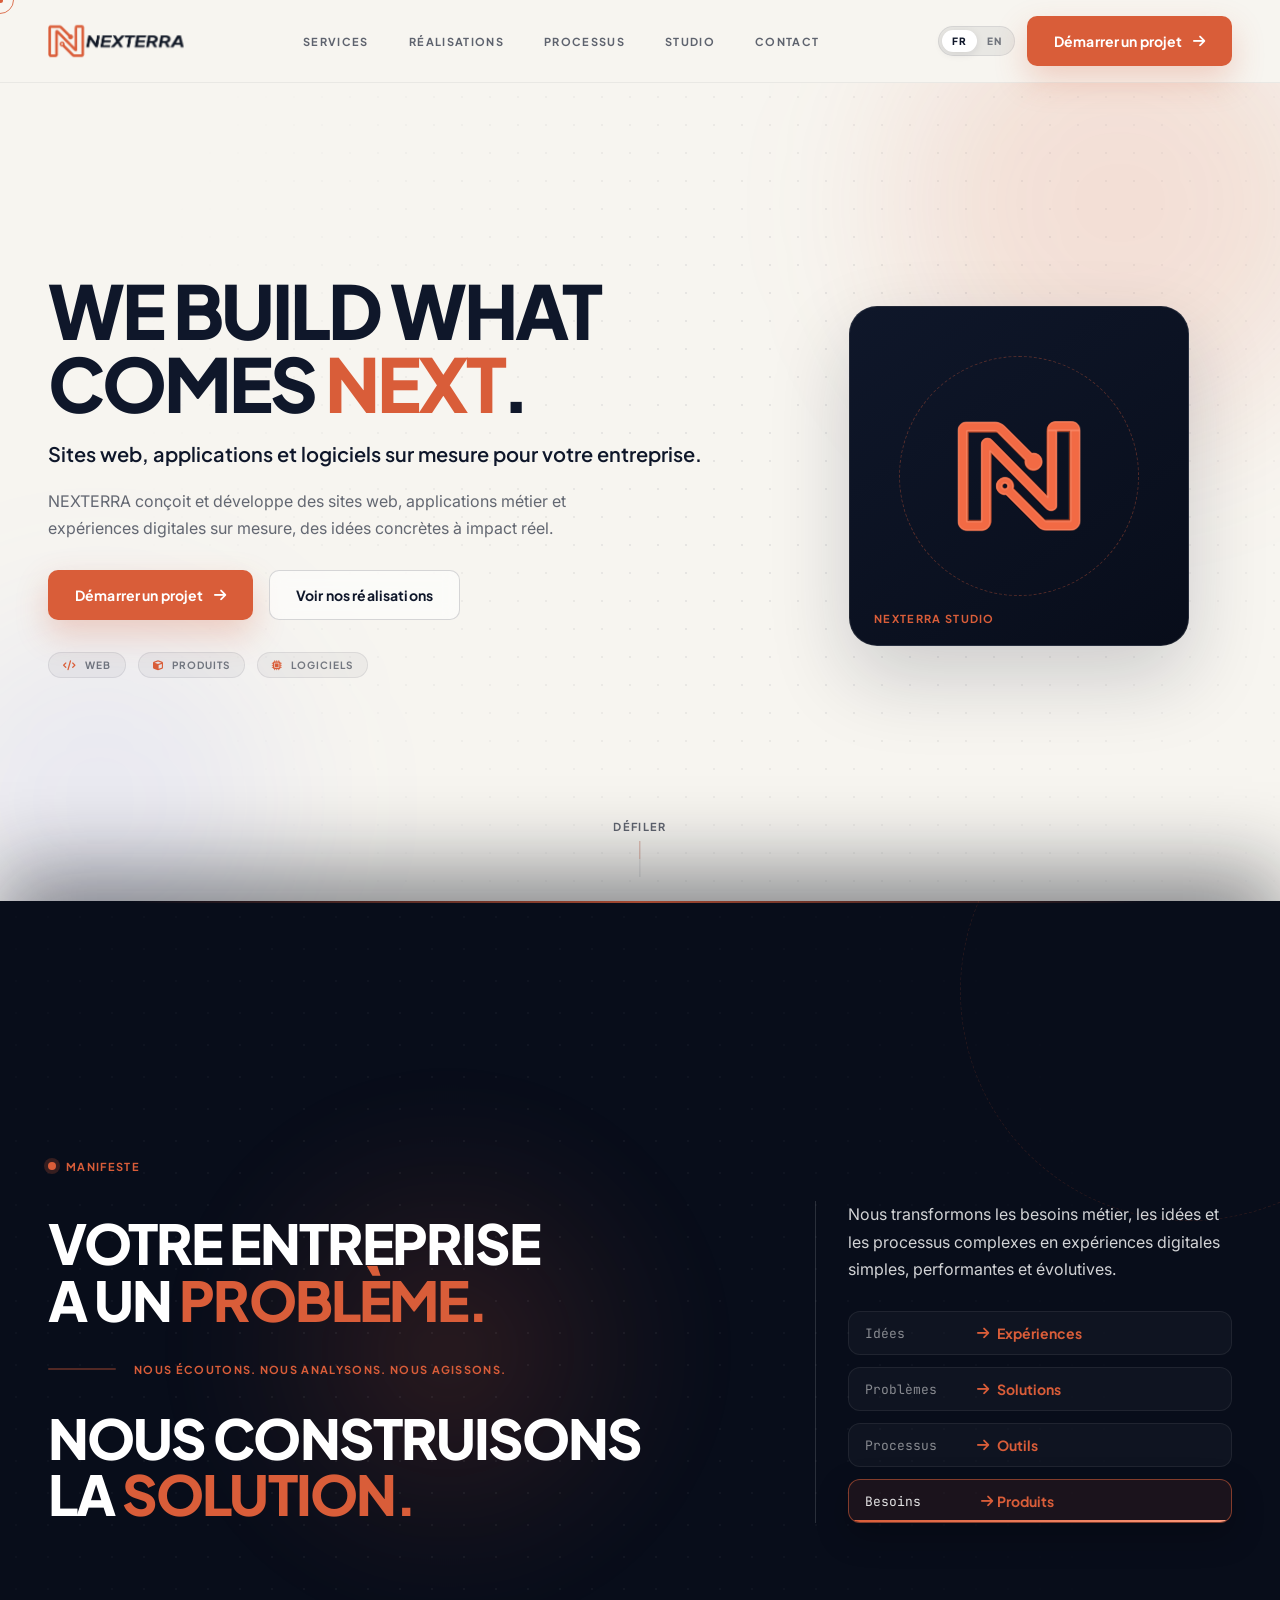
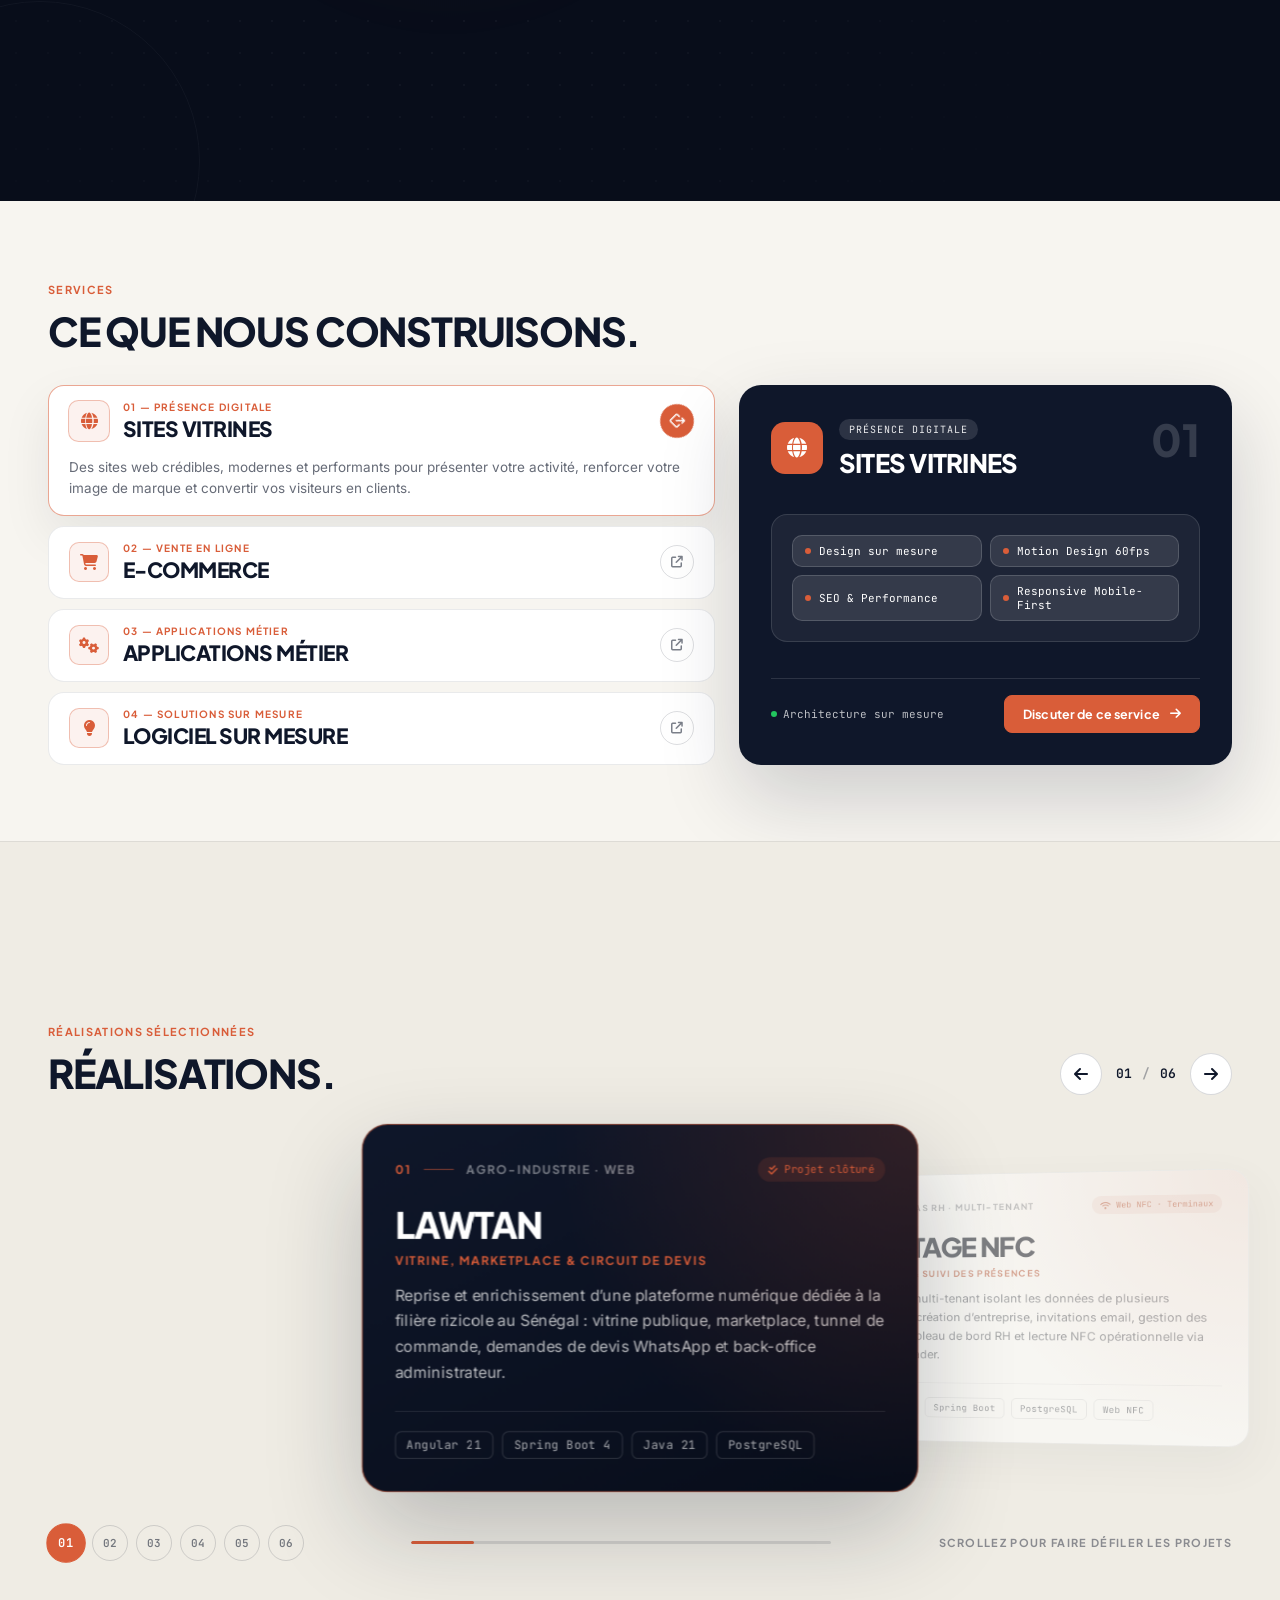
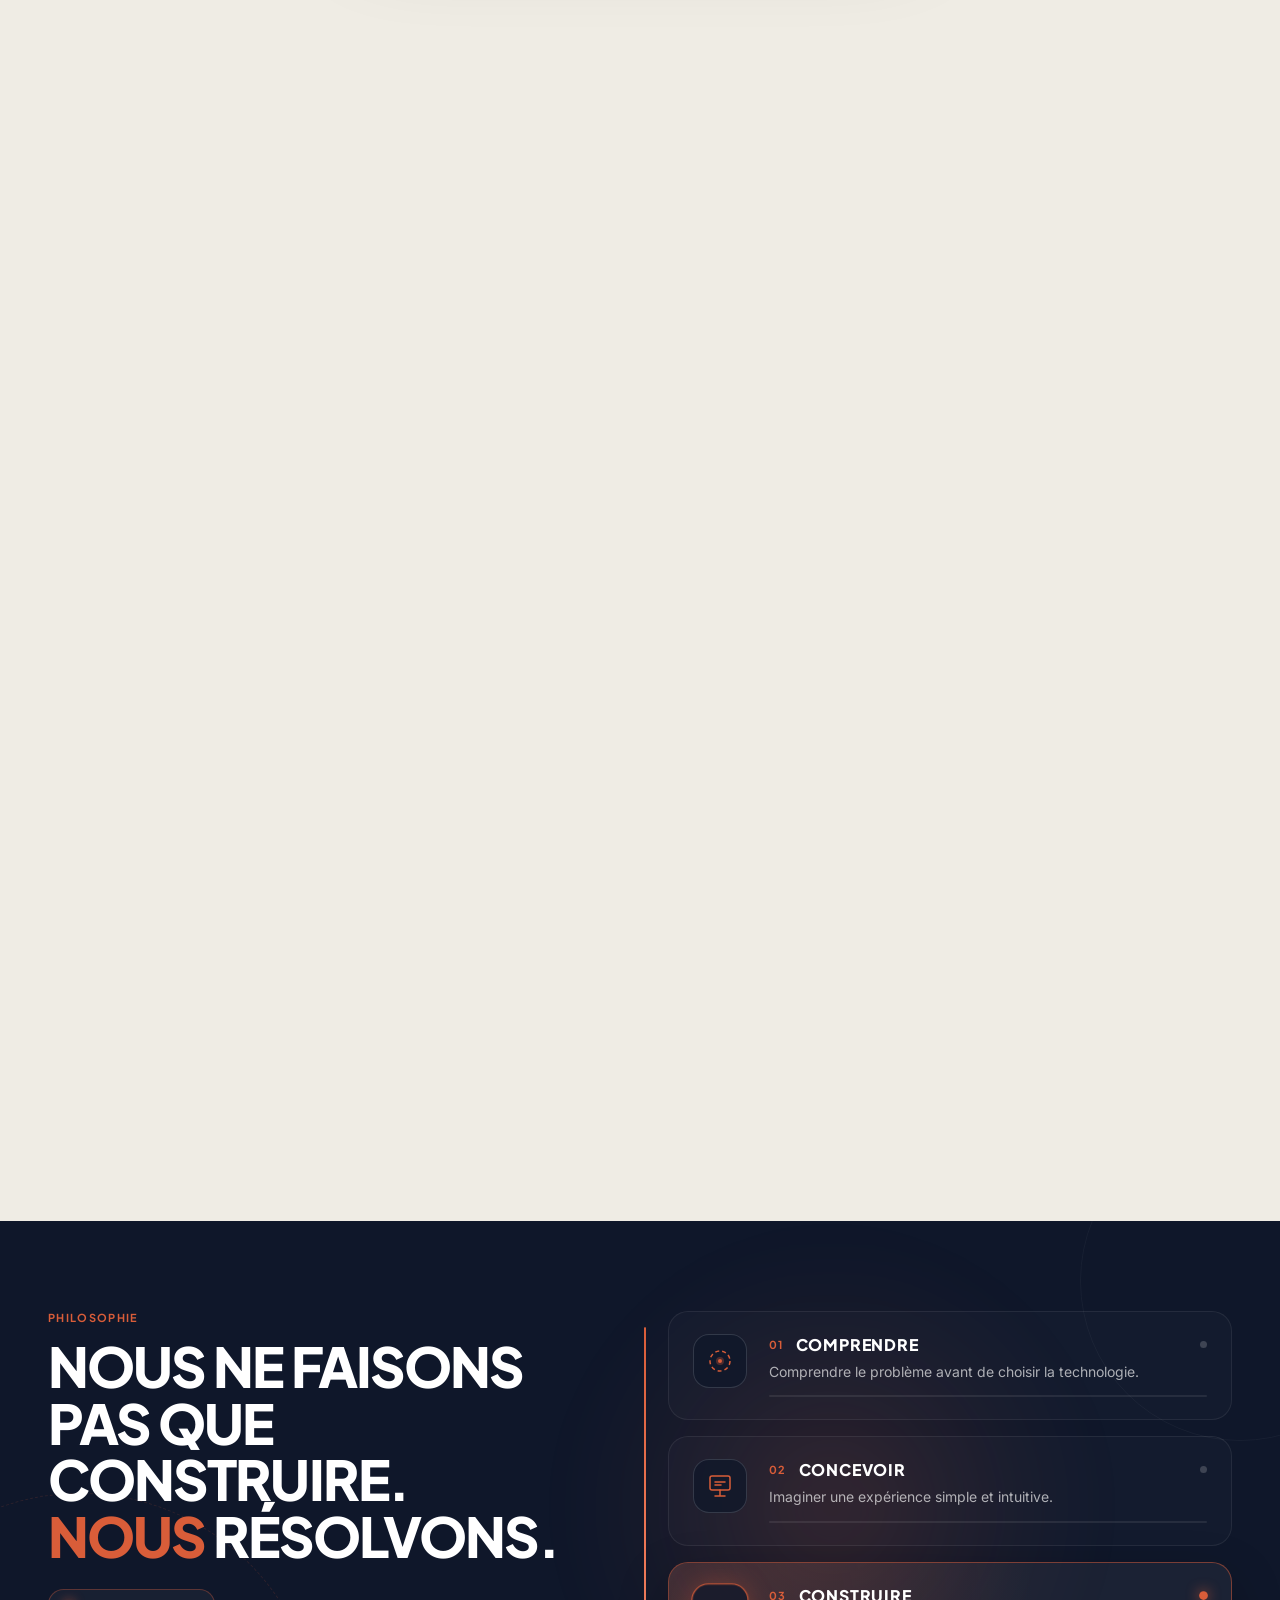
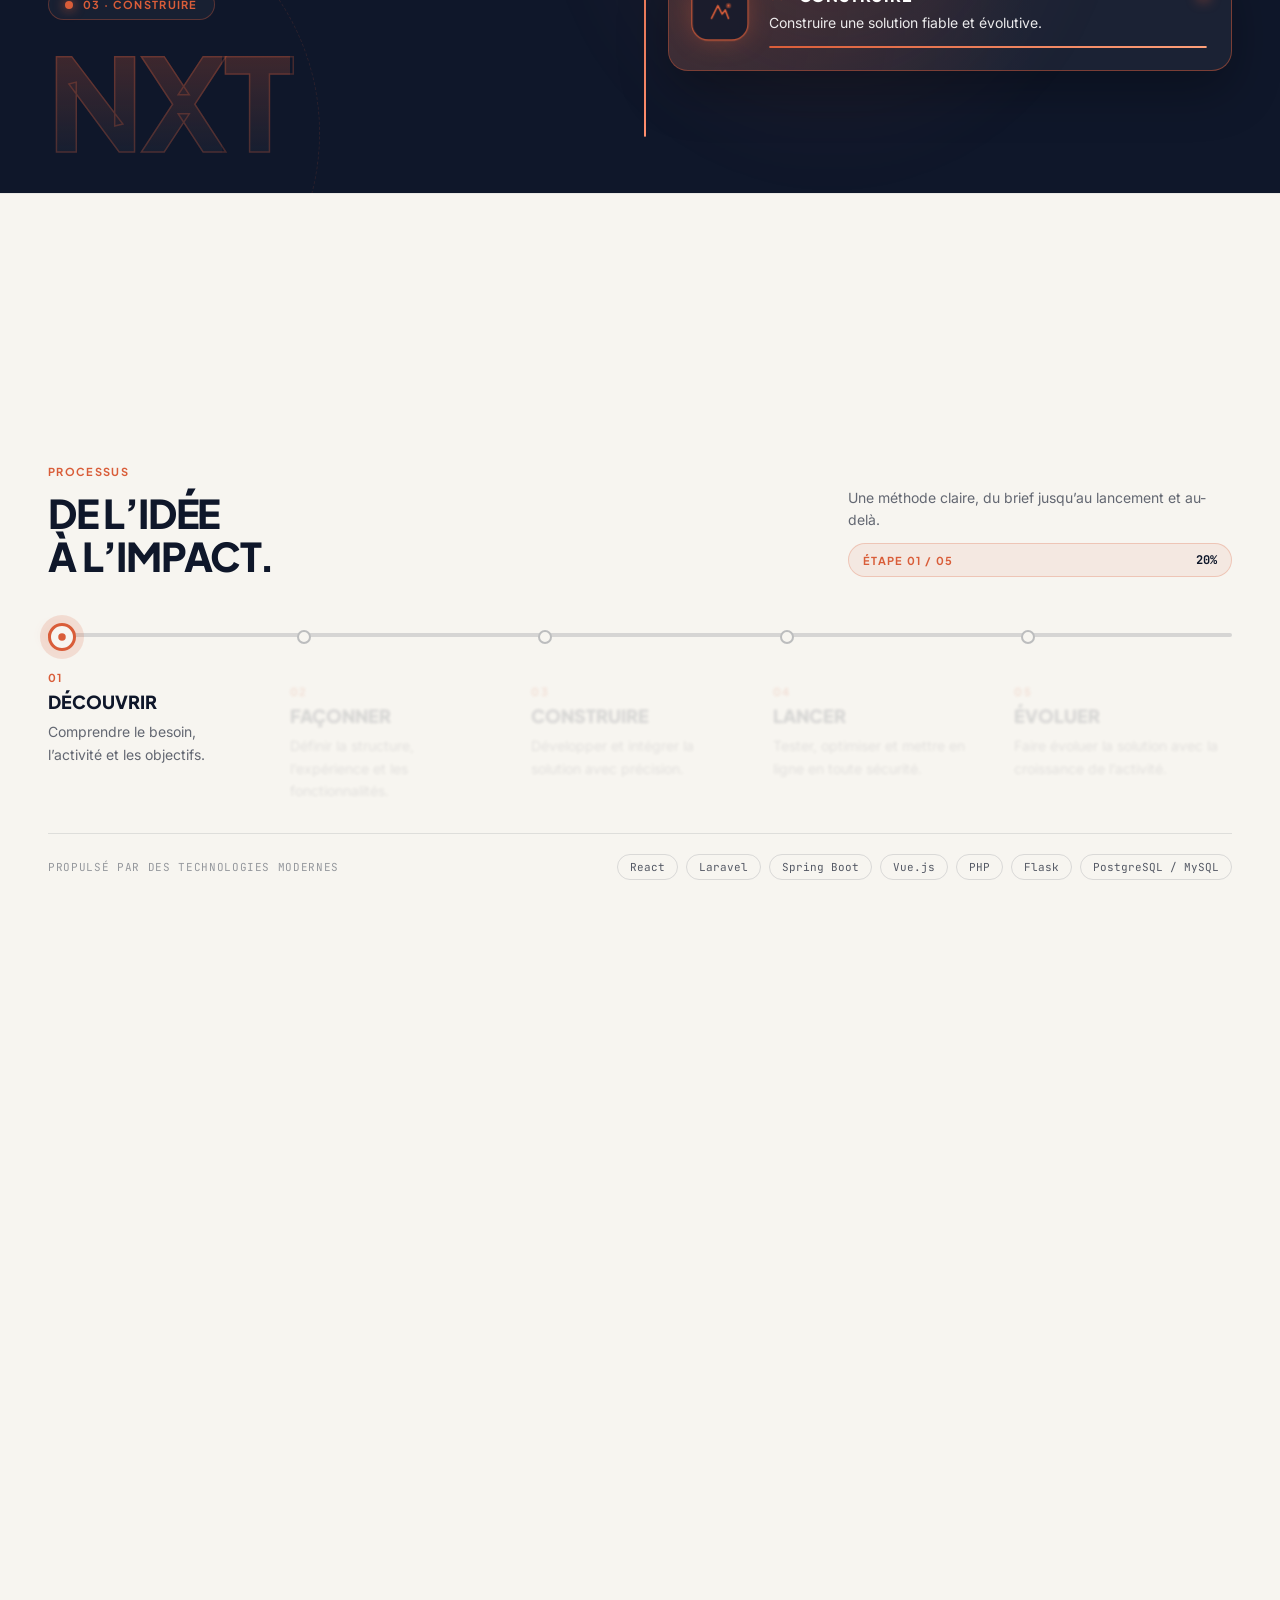
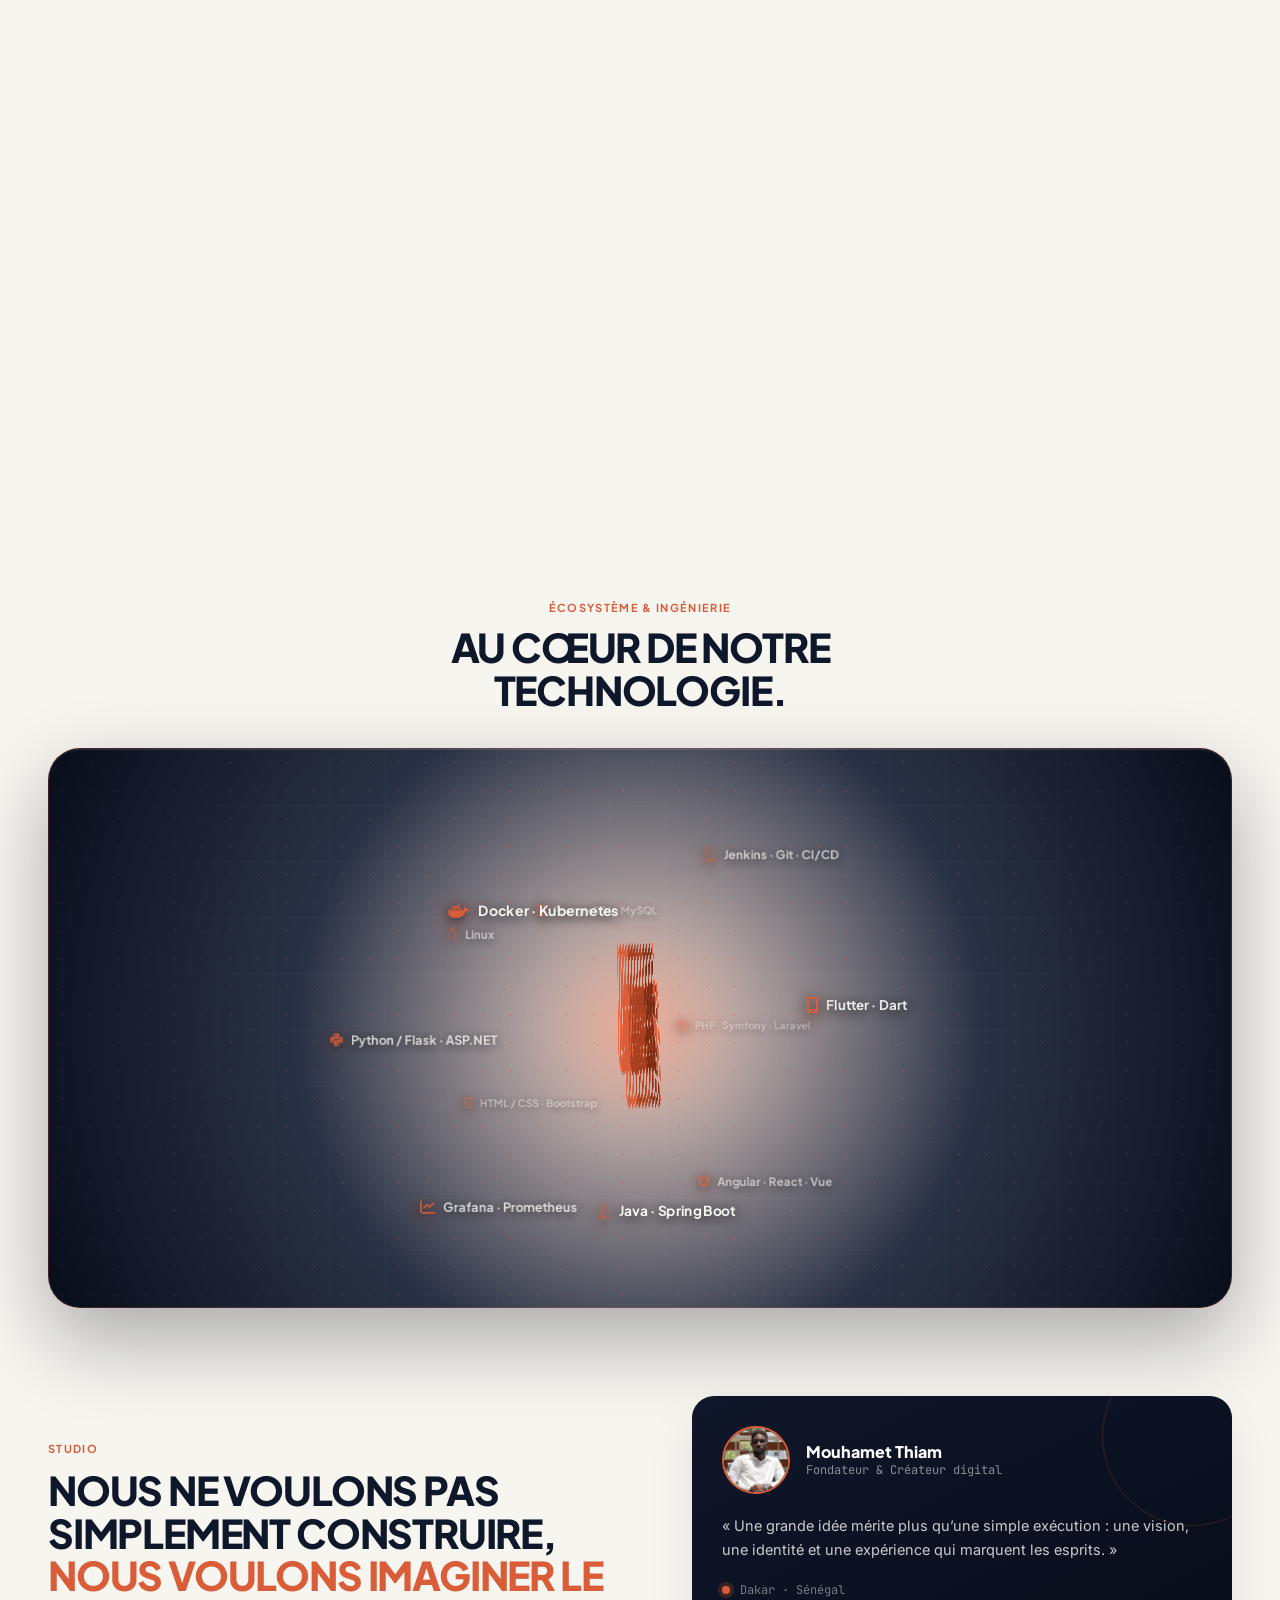
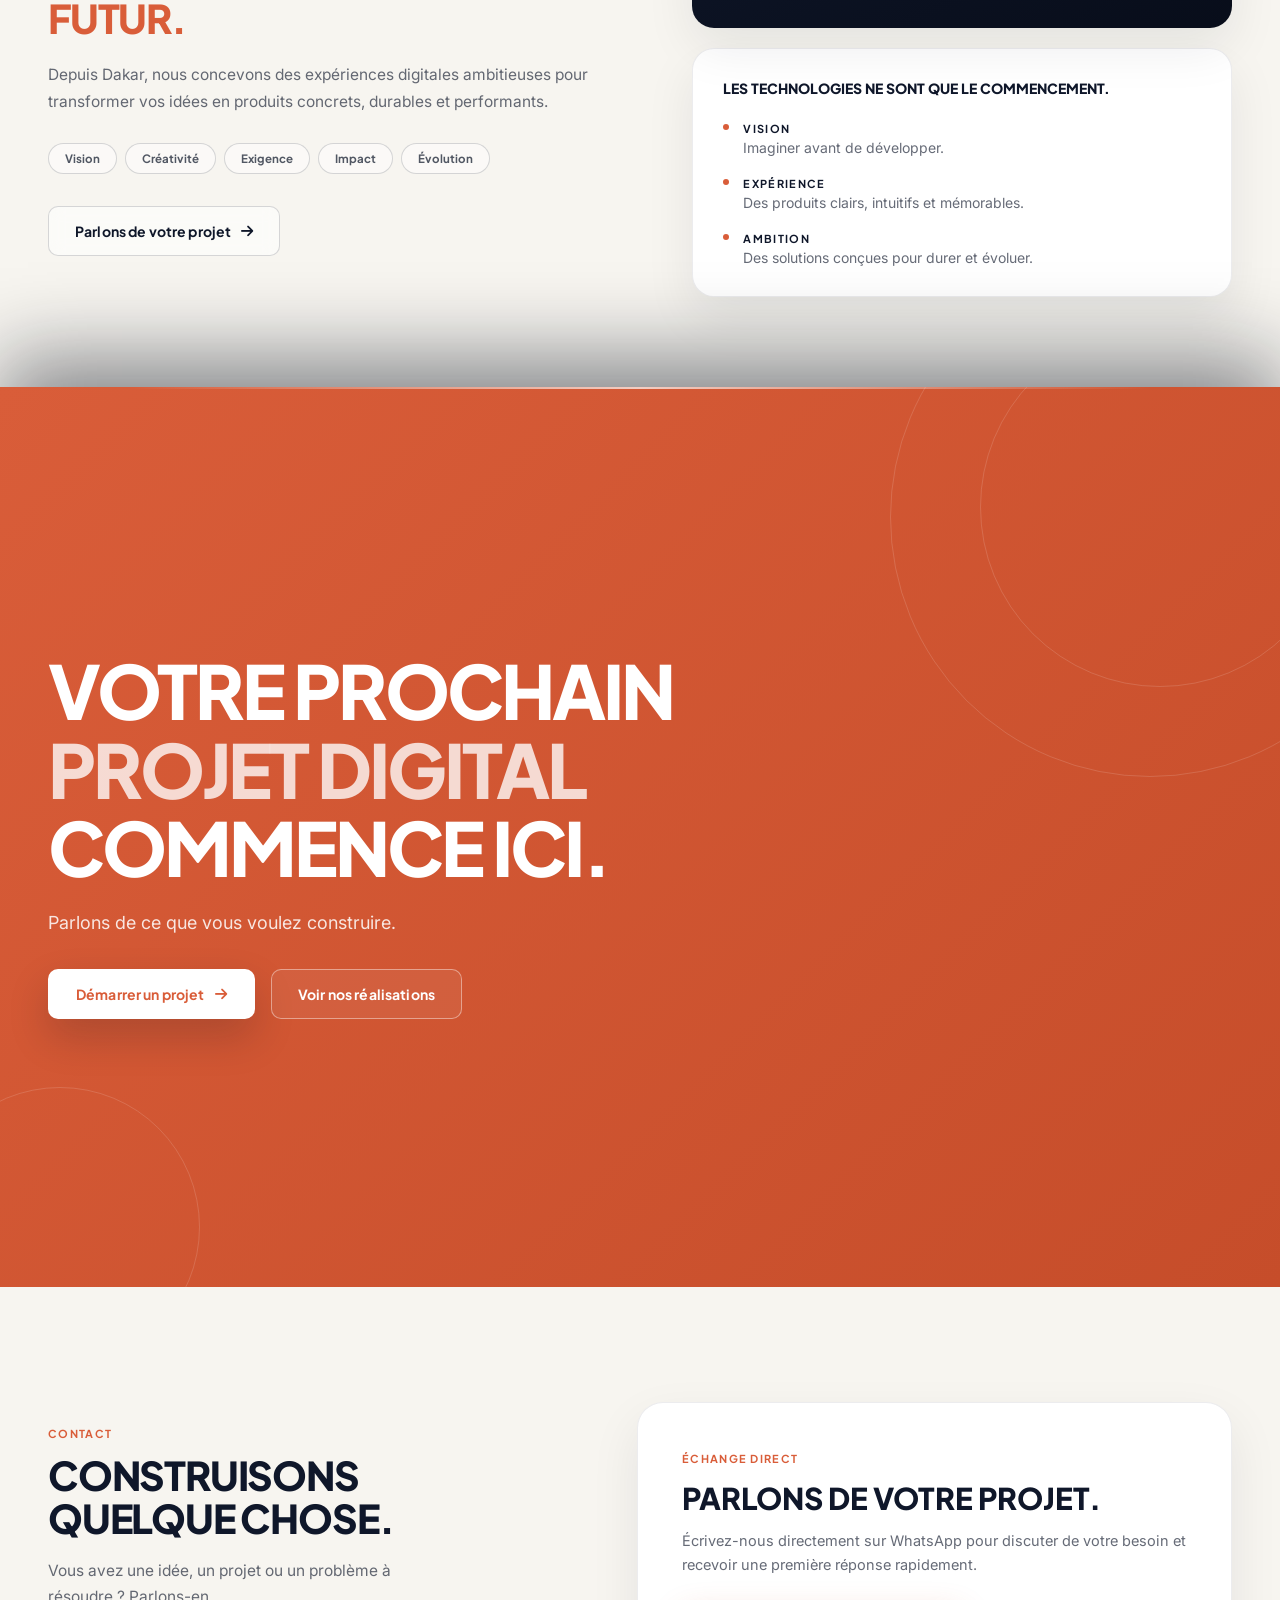
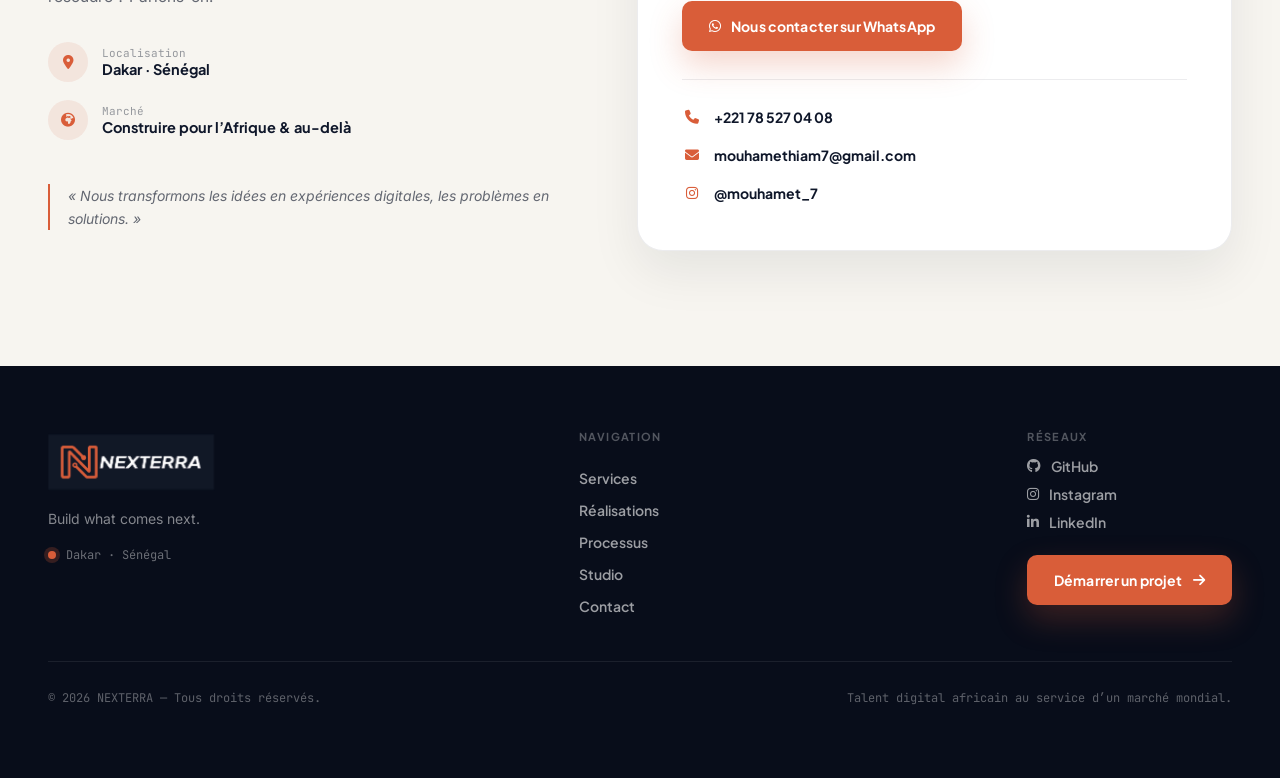
==== commit f8cf806b: "chore: link style/index.css directly with cache-busting query" ====
--- a/site/index.html
+++ b/site/index.html
@@ -46,7 +46,7 @@
     crossorigin="anonymous" />
 
   <!-- Styles -->
-  <link rel="stylesheet" href="./css/index.css" />
+  <link rel="stylesheet" href="./style/index.css?v=20261120" />
 
   <!-- Favicon -->
   <link rel="icon" type="image/x-icon" href="./assets/img/favicon.ico" />
@@ -1359,7 +1359,7 @@
     </div>
   </footer>
 
-  <script src="./js/script.js" defer></script>
+  <script src="./js/script.js?v=20261120" defer></script>
 </body>
 
 </html>
--- a/site/style/index.css
+++ b/site/style/index.css
@@ -0,0 +1,3519 @@
+/* ==========================================================================
+   NEXTERRA — HIGH-MOTION DESIGN SYSTEM (CSS3 VANILLA)
+   Architecture : CSS Agent | data-motion="none | moderate | high"
+   ========================================================================== */
+
+:root {
+  /* Palette NEXTERRA */
+  --ivory: #F7F5F0;
+  --ivory-deep: #EFECE4;
+  --navy: #0F172A;
+  --navy-deep: #080D1A;
+  --navy-surface: #172136;
+  --terracotta: #D95D39;
+  --terracotta-strong: #C04D2B;
+  --terracotta-soft: rgba(217, 93, 57, 0.14);
+  --cobalt: #4F6DFF;
+  --sand: #E9DEC9;
+  --white: #FFFFFF;
+
+  /* Textes & Bordures */
+  --text-main: #0F172A;
+  --text-muted: rgba(15, 23, 42, 0.64);
+  --text-subtle: rgba(15, 23, 42, 0.42);
+  --text-on-dark: #FFFFFF;
+  --text-on-dark-muted: rgba(255, 255, 255, 0.68);
+  --border-light: rgba(15, 23, 42, 0.1);
+  --border-dark: rgba(255, 255, 255, 0.12);
+
+  /* Typographie */
+  --font-display: 'Plus Jakarta Sans', -apple-system, BlinkMacSystemFont, sans-serif;
+  --font-body: 'Inter', -apple-system, BlinkMacSystemFont, sans-serif;
+  --font-mono: 'JetBrains Mono', monospace;
+
+  /* Espacements & Rayons */
+  --space-section: clamp(80px, 9vw, 128px);
+  --radius-card: 22px;
+  --radius-btn: 10px;
+
+  /* Ombres */
+  --shadow-soft: 0 20px 50px rgba(15, 23, 42, 0.08);
+  --shadow-elevated: 0 32px 80px rgba(15, 23, 42, 0.18);
+  --shadow-cover: 0 -28px 90px rgba(8, 13, 26, 0.42);
+
+  /* Motion Design Tokens */
+  --motion-fast: 200ms;
+  --motion-base: 420ms;
+  --motion-slow: 750ms;
+  --motion-ease: cubic-bezier(0.22, 1, 0.36, 1);
+  --motion-spring: cubic-bezier(0.16, 1, 0.3, 1);
+}
+
+*,
+*::before,
+*::after {
+  box-sizing: border-box;
+  margin: 0;
+  padding: 0;
+}
+
+html {
+  scroll-behavior: smooth;
+}
+
+body {
+  font-family: var(--font-body);
+  background: var(--ivory);
+  color: var(--text-main);
+  overflow-x: clip;
+  -webkit-font-smoothing: antialiased;
+  text-rendering: optimizeLegibility;
+}
+
+::selection {
+  background: rgba(217, 93, 57, 0.22);
+  color: var(--navy);
+}
+
+::-webkit-scrollbar {
+  width: 8px;
+}
+
+::-webkit-scrollbar-track {
+  background: var(--ivory);
+}
+
+::-webkit-scrollbar-thumb {
+  background: var(--terracotta);
+  border-radius: 999px;
+}
+
+img,
+svg,
+video,
+canvas {
+  max-width: 100%;
+  display: block;
+}
+
+a {
+  text-decoration: none;
+  color: inherit;
+}
+
+button,
+input,
+select,
+textarea {
+  font: inherit;
+}
+
+button {
+  cursor: pointer;
+}
+
+button:focus-visible,
+a:focus-visible,
+[tabindex]:focus-visible {
+  outline: 2.5px solid var(--terracotta);
+  outline-offset: 3px;
+  border-radius: 8px;
+}
+
+/* ==========================================================================
+   UTILITAIRES TYPOGRAPHIQUES & LAYOUT
+   ========================================================================== */
+
+.nxt-wrap {
+  width: 100%;
+  max-width: 1280px;
+  margin: 0 auto;
+  padding: 0 20px;
+}
+
+@media (min-width: 768px) {
+  .nxt-wrap {
+    padding: 0 48px;
+  }
+}
+
+.display-xl {
+  font-family: var(--font-display);
+  font-size: clamp(2.35rem, 5.8vw, 5.1rem);
+  font-weight: 800;
+  line-height: 0.98;
+  letter-spacing: -0.04em;
+}
+
+.display-lg {
+  font-family: var(--font-display);
+  font-size: clamp(2rem, 4.3vw, 3.75rem);
+  font-weight: 800;
+  line-height: 1.03;
+  letter-spacing: -0.035em;
+}
+
+.display-md {
+  font-family: var(--font-display);
+  font-size: clamp(1.75rem, 3.1vw, 2.75rem);
+  font-weight: 800;
+  line-height: 1.08;
+  letter-spacing: -0.03em;
+}
+
+.tag-label {
+  font-family: var(--font-display);
+  font-size: 11px;
+  font-weight: 700;
+  letter-spacing: 0.12em;
+  text-transform: uppercase;
+}
+
+.section-kicker {
+  display: inline-block;
+  margin-bottom: 14px;
+}
+
+.text-terracotta {
+  color: var(--terracotta);
+}
+
+.text-navy {
+  color: var(--navy);
+}
+
+.text-white {
+  color: var(--white);
+}
+
+.text-cobalt {
+  color: var(--cobalt);
+}
+
+.pulse-dot {
+  display: inline-block;
+  width: 8px;
+  height: 8px;
+  border-radius: 50%;
+  background: var(--terracotta);
+  box-shadow: 0 0 0 4px rgba(217, 93, 57, 0.22);
+  animation: pulse-dot-anim 2.4s ease-in-out infinite;
+}
+
+@keyframes pulse-dot-anim {
+
+  0%,
+  100% {
+    transform: scale(1);
+    box-shadow: 0 0 0 3px rgba(217, 93, 57, 0.18);
+  }
+
+  50% {
+    transform: scale(1.18);
+    box-shadow: 0 0 0 7px rgba(217, 93, 57, 0.06);
+  }
+}
+
+/* ==========================================================================
+   CURSEUR PERSONNALISÉ & BARRE DE PROGRESSION GLOBALE
+   ========================================================================== */
+
+.scroll-progress-bar {
+  position: fixed;
+  top: 0;
+  left: 0;
+  height: 3px;
+  width: 100%;
+  background: linear-gradient(90deg, var(--terracotta) 0%, var(--cobalt) 100%);
+  transform-origin: left;
+  transform: scaleX(0);
+  z-index: 100;
+  pointer-events: none;
+}
+
+.custom-cursor {
+  pointer-events: none;
+  position: fixed;
+  top: 0;
+  left: 0;
+  width: 28px;
+  height: 28px;
+  border: 1.5px solid rgba(217, 93, 57, 0.85);
+  border-radius: 50%;
+  transform: translate3d(-50%, -50%, 0);
+  transition: width 0.28s var(--motion-ease), height 0.28s var(--motion-ease), background 0.28s var(--motion-ease), border-color 0.28s var(--motion-ease), opacity 0.25s ease;
+  z-index: 9999;
+  display: flex;
+  align-items: center;
+  justify-content: center;
+  opacity: 0;
+}
+
+.custom-cursor .cursor-dot {
+  width: 5px;
+  height: 5px;
+  border-radius: 50%;
+  background: var(--terracotta);
+  transition: transform 0.25s var(--motion-ease), opacity 0.25s ease;
+}
+
+.custom-cursor.hover {
+  width: 56px;
+  height: 56px;
+  background: rgba(217, 93, 57, 0.1);
+  border-color: var(--terracotta);
+}
+
+.custom-cursor.hover .cursor-dot {
+  transform: scale(1.6);
+}
+
+@media (max-width: 1023px) {
+  .custom-cursor {
+    display: none !important;
+  }
+}
+
+/* ==========================================================================
+   SYSTÈME DE BOUTONS + MOUSE LEAVE STICKY MAGNETIC
+   ========================================================================== */
+
+[data-magnetic] {
+  position: relative;
+  will-change: transform;
+  transition: transform 0.6s var(--motion-ease), box-shadow 0.3s var(--motion-ease), background 0.3s ease, border-color 0.3s ease, color 0.3s ease;
+}
+
+[data-magnetic].is-magnet-active {
+  transition: transform 0.08s linear, box-shadow 0.3s var(--motion-ease), background 0.3s ease, border-color 0.3s ease;
+}
+
+.btn-magnetic-inner {
+  display: inline-flex;
+  align-items: center;
+  justify-content: center;
+  gap: 10px;
+  pointer-events: none;
+  will-change: transform;
+  transition: transform 0.6s var(--motion-ease);
+}
+
+[data-magnetic].is-magnet-active .btn-magnetic-inner {
+  transition: transform 0.08s linear;
+}
+
+.btn-primary,
+.btn-ghost,
+.btn-ghost-light,
+.btn-white-cta,
+.btn-link {
+  display: inline-flex;
+  align-items: center;
+  justify-content: center;
+  gap: 10px;
+  font-family: var(--font-display);
+  font-weight: 700;
+  font-size: 14px;
+  letter-spacing: 0.01em;
+  border-radius: var(--radius-btn);
+  position: relative;
+  overflow: hidden;
+}
+
+.btn-primary {
+  padding: 15px 26px;
+  background: var(--terracotta);
+  color: var(--white);
+  border: 1px solid transparent;
+  box-shadow: 0 14px 32px rgba(217, 93, 57, 0.25);
+}
+
+.btn-primary:hover {
+  background: var(--terracotta-strong);
+  box-shadow: 0 20px 42px rgba(217, 93, 57, 0.38);
+}
+
+.btn-primary i,
+.btn-link i,
+.btn-white-cta i,
+.btn-ghost i {
+  transition: transform 0.3s var(--motion-ease);
+}
+
+.btn-primary:hover i,
+.btn-link:hover i,
+.btn-white-cta:hover i,
+.btn-ghost:hover i {
+  transform: translateX(4px);
+}
+
+.btn-ghost {
+  padding: 15px 26px;
+  background: rgba(255, 255, 255, 0.55);
+  color: var(--navy);
+  border: 1.5px solid rgba(15, 23, 42, 0.16);
+  backdrop-filter: blur(8px);
+}
+
+.btn-ghost:hover {
+  border-color: var(--navy);
+  background: rgba(15, 23, 42, 0.05);
+}
+
+.btn-ghost-light {
+  padding: 15px 26px;
+  background: rgba(255, 255, 255, 0.06);
+  color: var(--white);
+  border: 1.5px solid rgba(255, 255, 255, 0.42);
+}
+
+.btn-ghost-light:hover {
+  background: rgba(255, 255, 255, 0.14);
+  border-color: var(--white);
+}
+
+.btn-white-cta {
+  padding: 16px 28px;
+  background: var(--white);
+  color: var(--terracotta);
+  border: none;
+  box-shadow: 0 18px 40px rgba(8, 13, 26, 0.18);
+}
+
+.btn-white-cta:hover {
+  background: var(--ivory);
+  box-shadow: 0 22px 48px rgba(8, 13, 26, 0.26);
+}
+
+.btn-link {
+  padding: 10px 18px;
+  font-size: 12.5px;
+  border-radius: 8px;
+  border: 1px solid rgba(217, 93, 57, 0.45);
+  color: var(--terracotta);
+  background: rgba(217, 93, 57, 0.06);
+}
+
+.btn-link:hover {
+  background: var(--terracotta);
+  color: var(--white);
+  border-color: var(--terracotta);
+}
+
+/* ==========================================================================
+   HEADER / NAVIGATION
+   ========================================================================== */
+
+header {
+  position: relative;
+  z-index: 80;
+  background: var(--ivory);
+  border-bottom: 1px solid rgba(15, 23, 42, 0.06);
+}
+
+.nav-inner {
+  max-width: 1280px;
+  margin: 0 auto;
+  padding: 0 20px;
+  min-height: 70px;
+  display: flex;
+  align-items: center;
+  justify-content: space-between;
+  gap: 16px;
+}
+
+@media (min-width: 768px) {
+  .nav-inner {
+    min-height: 82px;
+    padding: 0 48px;
+  }
+}
+
+.logo {
+  display: inline-flex;
+  align-items: center;
+  background: none;
+  border: none;
+  padding: 4px 0;
+}
+
+.logo img {
+  height: 32px;
+  width: auto;
+}
+
+footer .logo img {
+  height: 56px;
+}
+
+.nav-links {
+  display: none;
+  align-items: center;
+  gap: 28px;
+}
+
+@media (min-width: 1024px) {
+  .nav-links {
+    display: flex;
+  }
+}
+
+.nav-btn {
+  background: none;
+  border: none;
+  color: rgba(15, 23, 42, 0.66);
+  padding: 8px 6px;
+  position: relative;
+}
+
+.nav-btn::after {
+  content: "";
+  position: absolute;
+  left: 6px;
+  right: 6px;
+  bottom: 2px;
+  height: 2px;
+  background: var(--terracotta);
+  transform: scaleX(0);
+  transform-origin: right;
+  transition: transform 0.3s var(--motion-ease);
+}
+
+.nav-btn:hover {
+  color: var(--navy);
+}
+
+.nav-btn:hover::after {
+  transform: scaleX(1);
+  transform-origin: left;
+}
+
+.nav-actions {
+  display: flex;
+  align-items: center;
+  gap: 12px;
+}
+
+.lang-switcher {
+  display: inline-flex;
+  align-items: center;
+  background: rgba(15, 23, 42, 0.06);
+  padding: 3px;
+  border-radius: 999px;
+  border: 1px solid rgba(15, 23, 42, 0.08);
+}
+
+.lang-btn {
+  background: transparent;
+  border: none;
+  padding: 5px 10px;
+  border-radius: 999px;
+  font-family: var(--font-display);
+  font-size: 10px;
+  font-weight: 800;
+  letter-spacing: 0.08em;
+  color: rgba(15, 23, 42, 0.55);
+}
+
+.lang-btn[aria-current="page"] {
+  background: var(--white);
+  color: var(--navy);
+  box-shadow: 0 2px 8px rgba(15, 23, 42, 0.1);
+}
+
+.nav-cta {
+  display: none;
+}
+
+@media (min-width: 768px) {
+  .nav-cta {
+    display: block;
+  }
+}
+
+.hamburger {
+  display: flex;
+  flex-direction: column;
+  justify-content: center;
+  align-items: center;
+  gap: 5px;
+  width: 44px;
+  height: 44px;
+  border-radius: 10px;
+  background: rgba(15, 23, 42, 0.05);
+  border: 1px solid rgba(15, 23, 42, 0.1);
+}
+
+@media (min-width: 1024px) {
+  .hamburger {
+    display: none;
+  }
+}
+
+.hamburger span {
+  display: block;
+  width: 20px;
+  height: 2px;
+  background: var(--navy);
+  border-radius: 999px;
+  transition: transform 0.3s var(--motion-ease), opacity 0.3s ease;
+}
+
+.hamburger.open span:nth-child(1) {
+  transform: translateY(7px) rotate(45deg);
+}
+
+.hamburger.open span:nth-child(2) {
+  opacity: 0;
+}
+
+.hamburger.open span:nth-child(3) {
+  transform: translateY(-7px) rotate(-45deg);
+}
+
+.mobile-menu {
+  position: fixed;
+  inset: 0;
+  z-index: 75;
+  background: rgba(247, 245, 240, 0.98);
+  backdrop-filter: blur(20px);
+  padding: 96px 24px 32px;
+  display: none;
+  flex-direction: column;
+  justify-content: space-between;
+}
+
+.mobile-menu.open {
+  display: flex;
+}
+
+.mobile-menu nav {
+  display: flex;
+  flex-direction: column;
+  gap: 20px;
+}
+
+.mobile-menu nav button {
+  background: none;
+  border: none;
+  text-align: left;
+  font-family: var(--font-display);
+  font-size: clamp(26px, 5vw, 38px);
+  font-weight: 800;
+  color: var(--navy);
+  padding: 6px 0;
+}
+
+/* ==========================================================================
+   SYSTÈME DE REVEAL AU SCROLL (data-motion)
+   ========================================================================== */
+
+html[data-motion="moderate"] [data-reveal],
+html[data-motion="high"] [data-reveal] {
+  opacity: 0;
+  transform: translate3d(0, 28px, 0);
+  transition: opacity 0.7s var(--motion-spring), transform 0.7s var(--motion-spring);
+  transition-delay: var(--reveal-delay, 0ms);
+}
+
+html[data-motion="moderate"] [data-reveal].is-visible,
+html[data-motion="high"] [data-reveal].is-visible,
+html[data-motion="none"] [data-reveal] {
+  opacity: 1;
+  transform: translate3d(0, 0, 0);
+}
+
+/* ==========================================================================
+   TRANSITION « COUVRIR » COMME SUR POWERPOINT (CAPTURES 3 & 5)
+   La section précédente s'arrête en sticky sous la navbar, puis la section
+   suivante monte par-dessus et la recouvre à 100% de la hauteur disponible
+   sans jamais laisser une bande visible sous le header !
+   ========================================================================== */
+
+:root {
+  --header-height: 0px;
+}
+
+@media (min-width: 768px) {
+  :root {
+    --header-height: 0px;
+  }
+}
+
+.cover-transition-group {
+  position: relative;
+}
+
+html[data-motion="high"] .cover-underlay-section {
+  position: sticky;
+  top: var(--underlay-sticky-top, 0px);
+  z-index: 1;
+  will-change: transform, filter;
+  transform-origin: center bottom;
+}
+
+html[data-motion="high"] .cover-overlay-section {
+  position: relative;
+  z-index: 3;
+  min-height: 100vh;
+  box-shadow: 0 -28px 80px rgba(8, 13, 26, 0.48);
+}
+
+@media (max-width: 1023px) {
+  html[data-motion="high"] .cover-underlay-section {
+    will-change: auto;
+    filter: none !important;
+  }
+
+  html[data-motion="high"] .cover-overlay-section {
+    min-height: auto;
+    box-shadow: 0 -20px 56px rgba(8, 13, 26, 0.35);
+  }
+}
+
+.cover-edge-highlight {
+  position: absolute;
+  top: 0;
+  left: 10%;
+  right: 10%;
+  height: 2px;
+  background: linear-gradient(90deg, transparent, rgba(217, 93, 57, 0.75), transparent);
+  pointer-events: none;
+}
+
+.cover-edge-highlight.light {
+  background: linear-gradient(90deg, transparent, rgba(255, 255, 255, 0.7), transparent);
+}
+
+/* ==========================================================================
+   SECTION 1 : HERO
+   ========================================================================== */
+
+#hero {
+  position: relative;
+  min-height: calc(100vh - 82px);
+  background: var(--ivory);
+  display: flex;
+  flex-direction: column;
+  justify-content: center;
+  overflow: hidden;
+  padding: 48px 0 80px;
+}
+
+.hero-ambient {
+  position: absolute;
+  inset: 0;
+  pointer-events: none;
+  overflow: hidden;
+}
+
+.hero-orb {
+  position: absolute;
+  border-radius: 50%;
+  filter: blur(80px);
+}
+
+.hero-orb-1 {
+  width: 440px;
+  height: 440px;
+  top: -100px;
+  right: -60px;
+  background: rgba(217, 93, 57, 0.14);
+}
+
+.hero-orb-2 {
+  width: 360px;
+  height: 360px;
+  bottom: -80px;
+  left: -80px;
+  background: rgba(79, 109, 255, 0.08);
+}
+
+.hero-grid-pattern {
+  position: absolute;
+  inset: 0;
+  background-image: radial-gradient(rgba(15, 23, 42, 0.07) 1px, transparent 1px);
+  background-size: 28px 28px;
+  mask-image: radial-gradient(circle at 65% 45%, black 20%, transparent 75%);
+}
+
+.hero-layout {
+  position: relative;
+  z-index: 2;
+  display: grid;
+  grid-template-columns: 1fr;
+  gap: 48px;
+  align-items: center;
+}
+
+@media (min-width: 1024px) {
+  .hero-layout {
+    grid-template-columns: 1.25fr 0.75fr;
+  }
+}
+
+.hero-content {
+  display: flex;
+  flex-direction: column;
+  gap: 22px;
+}
+
+.hero-eyebrow {
+  display: inline-flex;
+  align-items: center;
+  gap: 12px;
+  width: fit-content;
+  padding: 8px 16px;
+  border-radius: 999px;
+  background: rgba(255, 255, 255, 0.75);
+  border: 1px solid rgba(15, 23, 42, 0.08);
+}
+
+.hero-title {
+  display: flex;
+  flex-direction: column;
+}
+
+.hero-lead {
+  font-family: var(--font-display);
+  font-size: clamp(16px, 1.8vw, 20px);
+  font-weight: 600;
+}
+
+.hero-desc {
+  font-size: 16px;
+  line-height: 1.68;
+  color: var(--text-muted);
+  max-width: 38rem;
+}
+
+.hero-actions {
+  display: flex;
+  flex-wrap: wrap;
+  gap: 16px;
+  margin-top: 6px;
+}
+
+.hero-tags {
+  display: flex;
+  flex-wrap: wrap;
+  gap: 12px;
+  margin-top: 10px;
+}
+
+.tag-pill {
+  display: inline-flex;
+  align-items: center;
+  gap: 8px;
+  padding: 6px 14px;
+  border-radius: 999px;
+  background: rgba(15, 23, 42, 0.04);
+  border: 1px solid rgba(15, 23, 42, 0.08);
+  font-family: var(--font-display);
+  font-size: 10px;
+  font-weight: 700;
+  letter-spacing: 0.1em;
+  color: rgba(15, 23, 42, 0.55);
+}
+
+.tag-pill i {
+  color: var(--terracotta);
+}
+
+/* Carte 3D Hero miniature */
+.hero-visual {
+  display: flex;
+  justify-content: center;
+}
+
+.hero-badge-card {
+  position: relative;
+  width: min(100%, 340px);
+  aspect-ratio: 1;
+  border-radius: 28px;
+  background: linear-gradient(145deg, var(--navy) 0%, var(--navy-deep) 100%);
+  border: 1px solid rgba(255, 255, 255, 0.1);
+  box-shadow: var(--shadow-elevated);
+  display: flex;
+  flex-direction: column;
+  align-items: center;
+  justify-content: center;
+  padding: 28px;
+  overflow: hidden;
+  perspective: 900px;
+}
+
+.hero-badge-ring {
+  position: absolute;
+  width: 240px;
+  height: 240px;
+  border-radius: 50%;
+  border: 1px dashed rgba(217, 93, 57, 0.35);
+  animation: orbit-spin 22s linear infinite;
+}
+
+@keyframes orbit-spin {
+  to {
+    transform: rotate(360deg);
+  }
+}
+
+.hero-mini-n3d {
+  width: 120px;
+  height: 120px;
+  position: relative;
+  transform-style: preserve-3d;
+  animation: n3d-tumble 14s ease-in-out infinite;
+}
+
+.hero-badge-meta {
+  position: absolute;
+  bottom: 20px;
+  left: 24px;
+  right: 24px;
+  display: flex;
+  align-items: center;
+  justify-content: space-between;
+}
+
+.hero-badge-coords {
+  font-family: var(--font-mono);
+  font-size: 10px;
+  color: rgba(255, 255, 255, 0.4);
+}
+
+.hero-scroll-cue {
+  position: absolute;
+  bottom: 24px;
+  left: 50%;
+  transform: translateX(-50%);
+  background: none;
+  border: none;
+  display: flex;
+  flex-direction: column;
+  align-items: center;
+  gap: 8px;
+  opacity: 0.65;
+}
+
+.scroll-cue-line {
+  width: 1.5px;
+  height: 36px;
+  background: rgba(15, 23, 42, 0.18);
+  position: relative;
+  overflow: hidden;
+}
+
+.scroll-cue-runner {
+  position: absolute;
+  top: 0;
+  left: 0;
+  width: 100%;
+  height: 50%;
+  background: var(--terracotta);
+  animation: scroll-runner 1.8s ease-in-out infinite;
+}
+
+@keyframes scroll-runner {
+  0% {
+    transform: translateY(-100%);
+  }
+
+  100% {
+    transform: translateY(220%);
+  }
+}
+
+/* ==========================================================================
+   SECTION 2 : MANIFESTO (CAPTURE 9 — TRANSITION COUVRIR)
+   SECTION 2 : MANIFESTO (TRANSITION COUVRIR 100% + MOTION DESIGN VIVANT)
+   ========================================================================== */
+
+#manifesto {
+  position: relative;
+  background: var(--navy-deep);
+  color: var(--white);
+  padding: clamp(72px, 8vw, 110px) 0;
+  min-height: calc(100vh - var(--header-height));
+  padding: calc(var(--header-height) + 48px) 0 72px;
+  min-height: 100vh;
+  display: flex;
+  align-items: center;
+  overflow: hidden;
+}
+
+.manifesto-ambient {
+  position: absolute;
+  inset: 0;
+  pointer-events: none;
+  overflow: hidden;
+}
+
+.manifesto-spotlight {
+  position: absolute;
+  width: 540px;
+  height: 540px;
+  border-radius: 50%;
+  background: radial-gradient(circle, rgba(217, 93, 57, 0.16) 0%, rgba(217, 93, 57, 0.04) 48%, transparent 72%);
+  transform: translate3d(-50%, -50%, 0);
+  top: 50%;
+  left: 35%;
+  filter: blur(22px);
+}
+
+.manifesto-grid-bg {
+  position: absolute;
+  inset: 0;
+  background-image: radial-gradient(rgba(255, 255, 255, 0.05) 1px, transparent 1px);
+  background-size: 32px 32px;
+  mask-image: radial-gradient(circle at 35% 50%, black 15%, transparent 78%);
+}
+
+.manifesto-ring {
+  position: absolute;
+  border-radius: 50%;
+  border: 1px dashed rgba(217, 93, 57, 0.14);
+}
+
+.manifesto-ring-1 {
+  width: 460px;
+  height: 460px;
+  right: -140px;
+  top: -140px;
+  animation: orbit-spin 36s linear infinite;
+}
+
+.manifesto-ring-2 {
+  width: 320px;
+  height: 320px;
+  left: -120px;
+  bottom: -120px;
+  border-style: solid;
+  border-color: rgba(255, 255, 255, 0.04);
+  animation: orbit-spin 28s linear infinite reverse;
+}
+
+.manifesto-wrap {
+  position: relative;
+  z-index: 2;
+}
+
+.manifesto-kicker {
+  display: inline-flex;
+  align-items: center;
+  gap: 10px;
+  margin-bottom: 28px;
+}
+
+.manifesto-grid {
+  display: grid;
+  grid-template-columns: 1fr;
+  gap: 48px;
+  align-items: end;
+}
+
+@media (min-width: 960px) {
+  .manifesto-grid {
+    grid-template-columns: 1.25fr 0.75fr;
+    gap: 72px;
+  }
+}
+
+.manifesto-divider {
+  display: flex;
+  align-items: center;
+  gap: 18px;
+  margin: 34px 0;
+}
+
+.manifesto-divider-line {
+  width: 56px;
+  height: 1.5px;
+  background: var(--terracotta);
+  position: relative;
+  width: 68px;
+  height: 2px;
+  background: rgba(217, 93, 57, 0.35);
+  overflow: hidden;
+  border-radius: 999px;
+}
+
+.manifesto-divider-beam {
+  position: absolute;
+  top: 0;
+  left: -50%;
+  width: 50%;
+  height: 100%;
+  background: linear-gradient(90deg, transparent, #FF9B7D, #FFFFFF);
+  animation: divider-beam-slide 2.4s ease-in-out infinite;
+}
+
+@keyframes divider-beam-slide {
+  0% {
+    left: -60%;
+  }
+
+  100% {
+    left: 120%;
+  }
+}
+
+.manifesto-aside {
+  border-left: 1px solid rgba(255, 255, 255, 0.14);
+  padding-left: 32px;
+}
+
+@media (max-width: 959px) {
+  #manifesto {
+    padding: calc(var(--header-height) + 24px) 0 40px;
+    min-height: auto;
+    align-items: flex-start;
+  }
+
+  .manifesto-kicker {
+    margin-bottom: 14px;
+  }
+
+  .manifesto-grid {
+    gap: 24px;
+  }
+
+  .manifesto-divider {
+    margin: 18px 0;
+  }
+
+  .manifesto-aside {
+    border-left: none;
+    border-top: 1px solid rgba(255, 255, 255, 0.14);
+    padding-left: 0;
+    padding-top: 20px;
+  }
+
+  .manifesto-copy {
+    margin-bottom: 16px;
+    font-size: 14.5px;
+  }
+}
+
+.manifesto-copy {
+  font-size: 16px;
+  line-height: 1.7;
+  color: rgba(255, 255, 255, 0.82);
+  margin-bottom: 28px;
+}
+
+.manifesto-map {
+  display: flex;
+  flex-direction: column;
+  gap: 12px;
+}
+
+@media (max-width: 767px) {
+  #manifesto,
+  html[data-motion="high"] #manifesto.cover-overlay-section {
+    min-height: auto;
+    align-items: flex-start;
+    padding: 36px 0 44px;
+  }
+
+  #manifesto .display-lg {
+    font-size: clamp(1.65rem, 7vw, 2.2rem);
+    line-height: 1.06;
+  }
+
+  .manifesto-divider {
+    gap: 12px;
+    margin: 14px 0;
+  }
+
+  .manifesto-divider-line {
+    width: 32px;
+  }
+
+  .manifesto-copy {
+    font-size: 14px;
+    line-height: 1.55;
+    margin-bottom: 0;
+  }
+
+  .manifesto-map {
+    display: none;
+  }
+}
+
+.manifesto-row {
+  position: relative;
+  display: flex;
+  align-items: center;
+  gap: 16px;
+  padding: 8px 12px;
+  border-radius: 10px;
+  padding: 12px 16px;
+  border-radius: 12px;
+  background: rgba(255, 255, 255, 0.03);
+  border: 1px solid rgba(255, 255, 255, 0.05);
+  transition: transform 0.3s var(--motion-ease), border-color 0.3s ease;
+  border: 1px solid rgba(255, 255, 255, 0.07);
+  overflow: hidden;
+  cursor: pointer;
+  transition: transform 0.38s var(--motion-spring), border-color 0.38s ease, background 0.38s ease, box-shadow 0.38s ease;
+}
+
+.manifesto-row:hover,
+.manifesto-row.is-active {
+  transform: translate3d(8px, 0, 0);
+  background: rgba(217, 93, 57, 0.09);
+  border-color: rgba(217, 93, 57, 0.55);
+  box-shadow: 0 12px 32px rgba(0, 0, 0, 0.25);
+}
+
+  .manifesto-row-beam {
+    position: absolute;
+    left: 0;
+    bottom: 0;
+    height: 2px;
+    width: 0%;
+    background: linear-gradient(90deg, var(--terracotta), #FF9B7D);
+    transition: width 0.45s var(--motion-ease);
+  }
+
+  .manifesto-row.is-active .manifesto-row-beam,
+  .manifesto-row:hover .manifesto-row-beam {
+    width: 100%;
+  }
+
+  .manifesto-from {
+    width: 96px;
+    font-family: var(--font-mono);
+    font-size: 13px;
+    color: rgba(255, 255, 255, 0.45);
+    color: rgba(255, 255, 255, 0.5);
+    transition: color 0.3s ease;
+  }
+
+  .manifesto-row.is-active .manifesto-from,
+  .manifesto-row:hover .manifesto-from {
+    color: rgba(255, 255, 255, 0.88);
+  }
+
+  .manifesto-to {
+    font-family: var(--font-display);
+    font-size: 14px;
+    font-weight: 700;
+    display: inline-flex;
+    align-items: center;
+    gap: 8px;
+  }
+
+  .manifesto-arrow {
+    transition: transform 0.35s var(--motion-spring);
+  }
+
+  .manifesto-row.is-active .manifesto-arrow,
+  .manifesto-row:hover .manifesto-arrow {
+    transform: translateX(4px);
+  }
+
+  /* ==========================================================================
+   SECTION 3 : SERVICES (CAPTURE 1 & 3 — ACCORDÉON AU CLIC COMPACT & PANNEAU COMPLET)
+   ========================================================================== */
+
+  #services {
+    position: relative;
+    z-index: 4;
+    background: var(--ivory);
+    padding: clamp(56px, 6vw, 84px) 0;
+  }
+
+  .services-header,
+  .work-header,
+  .process-header {
+    display: flex;
+    flex-direction: column;
+    gap: 16px;
+    margin-bottom: 32px;
+  }
+
+  @media (min-width: 768px) {
+
+    .services-header,
+    .work-header,
+    .process-header {
+      flex-direction: row;
+      align-items: flex-end;
+      justify-content: space-between;
+    }
+  }
+
+  .services-header p,
+  .work-header p,
+  .process-header p {
+    max-width: 24rem;
+    font-size: 14px;
+    line-height: 1.6;
+    color: var(--text-muted);
+  }
+
+  .services-accordion-layout {
+    display: grid;
+    grid-template-columns: 1fr;
+    gap: 24px;
+    align-items: stretch;
+  }
+
+  @media (min-width: 1024px) {
+    .services-accordion-layout {
+      grid-template-columns: 1.15fr 0.85fr;
+    }
+  }
+
+  .services-accordion {
+    display: flex;
+    flex-direction: column;
+    gap: 10px;
+  }
+
+  .service-acc-item {
+    border-radius: 16px;
+    background: var(--white);
+    border: 1px solid rgba(15, 23, 42, 0.09);
+    overflow: hidden;
+    transition: background 0.4s var(--motion-ease), border-color 0.4s var(--motion-ease), box-shadow 0.4s var(--motion-ease), transform 0.3s var(--motion-ease);
+  }
+
+  .service-acc-item:hover {
+    border-color: rgba(217, 93, 57, 0.35);
+  }
+
+  /* Thèmes de couleurs dynamiques quand l'élément d'accordéon est actif */
+  .service-acc-item.is-active {
+    box-shadow: var(--shadow-soft);
+  }
+
+  .service-acc-item.is-active[data-theme="light"] {
+    background: var(--white);
+    border-color: rgba(217, 93, 57, 0.55);
+  }
+
+  .service-acc-item.is-active[data-theme="orange"] {
+    background: linear-gradient(135deg, var(--terracotta) 0%, #E06D4B 100%);
+    border-color: transparent;
+    color: var(--white);
+  }
+
+  .service-acc-item.is-active[data-theme="dark"] {
+    background: var(--navy);
+    border-color: transparent;
+    color: var(--white);
+  }
+
+  .service-acc-item.is-active[data-theme="sand"] {
+    background: linear-gradient(135deg, #FFFFFF 0%, var(--sand) 100%);
+    border-color: rgba(217, 93, 57, 0.4);
+  }
+
+  .service-acc-trigger {
+    width: 100%;
+    background: none;
+    border: none;
+    padding: 15px 20px;
+    display: flex;
+    align-items: center;
+    justify-content: space-between;
+    gap: 14px;
+    text-align: left;
+    color: inherit;
+  }
+
+  .service-acc-head {
+    display: flex;
+    align-items: center;
+    gap: 14px;
+  }
+
+  .service-acc-icon {
+    width: 40px;
+    height: 40px;
+    border-radius: 10px;
+    border: 1px solid rgba(217, 93, 57, 0.35);
+    background: rgba(217, 93, 57, 0.08);
+    color: var(--terracotta);
+    display: inline-flex;
+    align-items: center;
+    justify-content: center;
+    font-size: 16px;
+    flex-shrink: 0;
+    transition: transform 0.35s var(--motion-ease), background 0.35s ease, color 0.35s ease;
+  }
+
+  .service-acc-item.is-active .service-acc-icon {
+    transform: scale(1.05);
+  }
+
+  .service-acc-item.is-active[data-theme="orange"] .service-acc-icon {
+    background: rgba(255, 255, 255, 0.18);
+    border-color: rgba(255, 255, 255, 0.4);
+    color: var(--white);
+  }
+
+  .service-acc-titles {
+    display: flex;
+    flex-direction: column;
+    gap: 2px;
+  }
+
+  .service-acc-tag {
+    color: var(--terracotta);
+    font-size: 10px;
+  }
+
+  .service-acc-item.is-active[data-theme="orange"] .service-acc-tag {
+    color: rgba(255, 255, 255, 0.85);
+  }
+
+  .service-acc-title {
+    font-family: var(--font-display);
+    font-size: clamp(17px, 1.7vw, 21px);
+    font-weight: 800;
+    letter-spacing: -0.025em;
+  }
+
+  .service-acc-arrow {
+    width: 34px;
+    height: 34px;
+    border-radius: 50%;
+    border: 1px solid rgba(15, 23, 42, 0.14);
+    display: inline-flex;
+    align-items: center;
+    justify-content: center;
+    font-size: 12px;
+    color: rgba(15, 23, 42, 0.55);
+    flex-shrink: 0;
+    transition: transform 0.4s var(--motion-ease), background 0.3s ease, color 0.3s ease;
+  }
+
+  .service-acc-item.is-active .service-acc-arrow {
+    transform: rotate(45deg);
+    background: var(--terracotta);
+    border-color: var(--terracotta);
+    color: var(--white);
+  }
+
+  .service-acc-item.is-active[data-theme="orange"] .service-acc-arrow {
+    background: var(--white);
+    border-color: var(--white);
+    color: var(--terracotta);
+  }
+
+  /* Animation d'ouverture fluide CSS Grid 0fr -> 1fr (ultra-compacte pour tenir dans l'écran) */
+  .service-acc-panel {
+    display: grid;
+    grid-template-rows: 0fr;
+    transition: grid-template-rows 0.42s var(--motion-ease);
+  }
+
+  .service-acc-item.is-active .service-acc-panel {
+    grid-template-rows: 1fr;
+  }
+
+  .service-acc-panel-inner {
+    overflow: hidden;
+    padding: 0 20px;
+    opacity: 0;
+    transform: translateY(-6px);
+    transition: opacity 0.32s ease, transform 0.32s var(--motion-ease), padding 0.32s ease;
+  }
+
+  .service-acc-item.is-active .service-acc-panel-inner {
+    padding: 0 20px 16px;
+    opacity: 1;
+    transform: translateY(0);
+  }
+
+  .service-acc-desc {
+    font-size: 13.5px;
+    line-height: 1.55;
+    color: var(--text-muted);
+    margin-bottom: 12px;
+    max-width: 40rem;
+  }
+
+  .service-acc-item.is-active[data-theme="orange"] .service-acc-desc,
+  .service-acc-item.is-active[data-theme="dark"] .service-acc-desc {
+    color: rgba(255, 255, 255, 0.84);
+  }
+
+  .service-acc-chips {
+    display: flex;
+    flex-wrap: wrap;
+    gap: 6px;
+    margin-bottom: 12px;
+  }
+
+  .service-chip {
+    font-family: var(--font-mono);
+    font-size: 10.5px;
+    padding: 4px 10px;
+    border-radius: 999px;
+    background: rgba(15, 23, 42, 0.05);
+    border: 1px solid rgba(15, 23, 42, 0.1);
+  }
+
+  .service-acc-item.is-active[data-theme="orange"] .service-chip,
+  .service-acc-item.is-active[data-theme="dark"] .service-chip {
+    background: rgba(255, 255, 255, 0.14);
+    border-color: rgba(255, 255, 255, 0.24);
+    color: var(--white);
+  }
+
+  .service-acc-item.is-active[data-theme="orange"] .btn-link {
+    background: var(--white);
+    color: var(--terracotta);
+    border-color: var(--white);
+  }
+
+  .service-acc-item.is-active[data-theme="dark"] .btn-link {
+    background: var(--terracotta);
+    color: var(--white);
+    border-color: var(--terracotta);
+  }
+
+  /* Sur desktop, la carte de droite affiche déjà toutes les infos en grand :
+   on garde l'accordéon gauche compact pour que les 4 services + le panneau de droite
+   tiennent intégralement dans un seul écran sans jamais avoir à scroller ! */
+  @media (min-width: 1024px) {
+
+    .service-acc-panel .service-acc-chips,
+    .service-acc-panel .service-acc-cta {
+      display: none;
+    }
+
+    .service-acc-desc {
+      margin-bottom: 0;
+    }
+  }
+
+  /* Panneau de droite : masqué sur mobile (car l'accordéon affiche déjà les détails), affiché sur desktop */
+  .services-stage-preview {
+    display: flex;
+  }
+
+  @media (max-width: 1023px) {
+    .services-stage-preview {
+      display: none;
+    }
+  }
+
+  .stage-preview-card {
+    width: 100%;
+    border-radius: 22px;
+    padding: clamp(24px, 2.5vw, 32px);
+    background: var(--navy);
+    color: var(--white);
+    display: flex;
+    flex-direction: column;
+    justify-content: space-between;
+    gap: 20px;
+    position: relative;
+    overflow: hidden;
+    box-shadow: var(--shadow-elevated);
+    transition: background 0.45s var(--motion-ease);
+  }
+
+  .services-stage-preview[data-active-theme="orange"] .stage-preview-card {
+    background: linear-gradient(145deg, var(--terracotta) 0%, #9E3A1C 100%);
+  }
+
+  .services-stage-preview[data-active-theme="dark"] .stage-preview-card {
+    background: linear-gradient(145deg, #090D16 0%, #1E293B 100%);
+  }
+
+  .services-stage-preview[data-active-theme="sand"] .stage-preview-card {
+    background: linear-gradient(145deg, #1E293B 0%, #334155 100%);
+  }
+
+  .stage-preview-header {
+    display: flex;
+    align-items: flex-start;
+    justify-content: space-between;
+    gap: 16px;
+  }
+
+  .stage-preview-head-left {
+    display: flex;
+    align-items: center;
+    gap: 16px;
+  }
+
+  .stage-preview-num {
+    font-family: var(--font-display);
+    font-size: 44px;
+    font-weight: 800;
+    color: rgba(255, 255, 255, 0.16);
+    line-height: 1;
+  }
+
+  .stage-preview-badge {
+    display: inline-block;
+    font-family: var(--font-mono);
+    font-size: 10px;
+    letter-spacing: 0.1em;
+    padding: 4px 10px;
+    border-radius: 999px;
+    background: rgba(255, 255, 255, 0.12);
+    color: rgba(255, 255, 255, 0.9);
+    margin-bottom: 6px;
+  }
+
+  .stage-preview-title {
+    font-family: var(--font-display);
+    font-weight: 800;
+    font-size: clamp(20px, 2vw, 26px);
+    letter-spacing: -0.03em;
+    color: var(--white);
+  }
+
+  .preview-icon-hero {
+    width: 52px;
+    height: 52px;
+    border-radius: 14px;
+    background: var(--terracotta);
+    color: var(--white);
+    display: flex;
+    align-items: center;
+    justify-content: center;
+    font-size: 20px;
+    flex-shrink: 0;
+    transition: transform 0.4s var(--motion-spring), background 0.4s ease, color 0.4s ease;
+  }
+
+  .services-stage-preview[data-active-theme="orange"] .preview-icon-hero {
+    background: var(--white);
+    color: var(--terracotta);
+  }
+
+  .stage-preview-body {
+    display: flex;
+    flex-direction: column;
+    gap: 18px;
+    padding: 20px;
+    border-radius: 16px;
+    background: rgba(255, 255, 255, 0.06);
+    border: 1px solid rgba(255, 255, 255, 0.12);
+  }
+
+  .stage-preview-desc {
+    font-size: 14.5px;
+    line-height: 1.65;
+    color: rgba(255, 255, 255, 0.88);
+  }
+
+  .stage-preview-chips {
+    display: grid;
+    grid-template-columns: repeat(2, minmax(0, 1fr));
+    gap: 8px;
+  }
+
+  @media (max-width: 480px) {
+    .stage-preview-chips {
+      grid-template-columns: 1fr;
+    }
+  }
+
+  .stage-preview-chip {
+    font-family: var(--font-mono);
+    font-size: 11px;
+    padding: 8px 12px;
+    border-radius: 10px;
+    background: rgba(255, 255, 255, 0.1);
+    border: 1px solid rgba(255, 255, 255, 0.16);
+    color: var(--white);
+    display: flex;
+    align-items: center;
+    gap: 8px;
+  }
+
+  .stage-preview-chip::before {
+    content: "";
+    width: 6px;
+    height: 6px;
+    border-radius: 50%;
+    background: var(--terracotta);
+    flex-shrink: 0;
+  }
+
+  .services-stage-preview[data-active-theme="orange"] .stage-preview-chip::before {
+    background: var(--white);
+  }
+
+  .stage-preview-footer {
+    display: flex;
+    flex-wrap: wrap;
+    align-items: center;
+    justify-content: space-between;
+    gap: 12px;
+    padding-top: 16px;
+    border-top: 1px solid rgba(255, 255, 255, 0.12);
+  }
+
+  .stage-preview-cta {
+    background: var(--terracotta);
+    color: var(--white);
+    border-color: var(--terracotta);
+  }
+
+  .services-stage-preview[data-active-theme="orange"] .stage-preview-cta {
+    background: var(--white);
+    color: var(--terracotta);
+    border-color: var(--white);
+  }
+
+  .stage-preview-status {
+    font-family: var(--font-mono);
+    font-size: 11px;
+    color: rgba(255, 255, 255, 0.72);
+    display: inline-flex;
+    align-items: center;
+    gap: 6px;
+  }
+
+  .status-dot {
+    width: 6px;
+    height: 6px;
+    border-radius: 50%;
+    background: #22c55e;
+  }
+
+  /* ==========================================================================
+   SECTION 4 : RÉALISATIONS (CAPTURES 2 & 3 — 3-CARDS HORIZONTAL SCROLL)
+   3 cartes à l'écran : 1 principale plus grande au centre,
+   celle dépassée à gauche et celle à venir à droite.
+   ========================================================================== */
+
+  .work-scroll-section {
+    position: relative;
+    z-index: 4;
+    background: var(--ivory-deep);
+    border-top: 1px solid rgba(15, 23, 42, 0.08);
+  }
+
+  html[data-motion="high"] .work-scroll-section {
+    height: 220vh;
+  }
+
+  html[data-motion="high"] .work-sticky-viewport {
+    position: sticky;
+    top: var(--header-height);
+    height: calc(100vh - var(--header-height));
+    padding: 16px 0 20px;
+    display: flex;
+    align-items: center;
+    overflow: hidden;
+  }
+
+  @media (max-width: 1023px) {
+    html[data-motion="high"] .work-scroll-section {
+      height: 380vh;
+    }
+  }
+
+    .work-stage-inner {
+      width: 100%;
+      display: flex;
+      flex-direction: column;
+      justify-content: center;
+      gap: 14px;
+    }
+
+    .work-header {
+      margin-bottom: 4px;
+    }
+
+    .work-header-right {
+      display: flex;
+      flex-direction: column;
+      align-items: flex-start;
+      gap: 16px;
+    }
+
+    @media (min-width: 768px) {
+      .work-header-right {
+        flex-direction: row;
+        align-items: center;
+        gap: 28px;
+      }
+    }
+
+    .work-controls {
+      display: inline-flex;
+      align-items: center;
+      gap: 12px;
+    }
+
+    .work-nav-btn {
+      width: 42px;
+      height: 42px;
+      border-radius: 50%;
+      border: 1.5px solid rgba(15, 23, 42, 0.16);
+      background: var(--white);
+      color: var(--navy);
+      display: inline-flex;
+      align-items: center;
+      justify-content: center;
+    }
+
+    .work-nav-btn:hover {
+      background: var(--terracotta);
+      border-color: var(--terracotta);
+      color: var(--white);
+    }
+
+    .work-counter {
+      font-family: var(--font-mono);
+      font-size: 13px;
+      font-weight: 600;
+      color: var(--navy);
+      min-width: 64px;
+      white-space: nowrap;
+      text-align: center;
+    }
+
+    .work-counter-sep {
+      color: rgba(15, 23, 42, 0.35);
+      margin: 0 2px;
+    }
+
+    /* SCÈNE 3-CARDS (Capture 2 corrigée : hauteur fluide qui ne coupe jamais la barre de progression en bas) */
+    .work-carousel-stage {
+      position: relative;
+      width: 100%;
+      height: clamp(330px, 46vh, 390px);
+      display: flex;
+      align-items: center;
+      justify-content: center;
+      perspective: 1400px;
+      overflow: visible;
+    }
+
+    .work-cards-track {
+      position: relative;
+      width: 100%;
+      height: 100%;
+      display: flex;
+      align-items: center;
+      justify-content: center;
+      transform-style: preserve-3d;
+    }
+
+    .work-card {
+      position: absolute;
+      width: min(100%, 520px);
+      min-height: 315px;
+      border-radius: 24px;
+      padding: clamp(22px, 2.4vw, 30px);
+      display: flex;
+      flex-direction: column;
+      justify-content: space-between;
+      background: var(--white);
+      border: 1.5px solid rgba(15, 23, 42, 0.1);
+      box-shadow: var(--shadow-soft);
+      transition: transform 0.65s var(--motion-spring), opacity 0.65s var(--motion-spring), box-shadow 0.5s ease, border-color 0.4s ease, filter 0.5s ease;
+      cursor: pointer;
+      user-select: none;
+      overflow: hidden;
+    }
+
+    .work-card.dark {
+      background: linear-gradient(155deg, var(--navy) 0%, var(--navy-deep) 100%);
+      color: var(--white);
+      border-color: rgba(255, 255, 255, 0.12);
+    }
+
+    .work-card-glow {
+      position: absolute;
+      inset: 0;
+      background: radial-gradient(circle at top right, rgba(217, 93, 57, 0.18), transparent 55%);
+      pointer-events: none;
+    }
+
+    /* ÉTATS SPATIAUX DES 3 CARTES (Capture 3 : Gauche dépassée, Centre principale plus grande, Droite à venir) */
+    .work-card.is-active {
+      transform: translate3d(0, 0, 40px) scale(1.04);
+      opacity: 1;
+      z-index: 10;
+      box-shadow: 0 36px 90px rgba(15, 23, 42, 0.24);
+      border-color: rgba(217, 93, 57, 0.55);
+      cursor: default;
+    }
+
+    .work-card.is-prev {
+      transform: translate3d(-78%, 0, -60px) scale(0.82) rotateY(10deg);
+      opacity: 0.52;
+      z-index: 5;
+      filter: saturate(0.75);
+    }
+
+    .work-card.is-next {
+      transform: translate3d(78%, 0, -60px) scale(0.82) rotateY(-10deg);
+      opacity: 0.52;
+      z-index: 5;
+      filter: saturate(0.75);
+    }
+
+    .work-card.is-prev:hover {
+      opacity: 0.78;
+      transform: translate3d(-75%, -4px, -40px) scale(0.84) rotateY(8deg);
+    }
+
+    .work-card.is-next:hover {
+      opacity: 0.78;
+      transform: translate3d(75%, -4px, -40px) scale(0.84) rotateY(-8deg);
+    }
+
+    .work-card.is-far-left {
+      transform: translate3d(-145%, 0, -140px) scale(0.68);
+      opacity: 0;
+      z-index: 1;
+      pointer-events: none;
+    }
+
+    .work-card.is-far-right {
+      transform: translate3d(145%, 0, -140px) scale(0.68);
+      opacity: 0;
+      z-index: 1;
+      pointer-events: none;
+    }
+
+    @media (max-width: 767px) {
+      .work-carousel-stage {
+        height: 440px;
+      }
+
+      .work-card {
+        width: 92%;
+        min-height: 380px;
+      }
+
+      .work-card.is-prev {
+        transform: translate3d(-18%, 0, -40px) scale(0.88);
+        opacity: 0.25;
+      }
+
+      .work-card.is-next {
+        transform: translate3d(18%, 0, -40px) scale(0.88);
+        opacity: 0.25;
+      }
+    }
+
+    .work-card-top {
+      display: flex;
+      align-items: center;
+      justify-content: space-between;
+      gap: 12px;
+      margin-bottom: 18px;
+    }
+
+    .work-card-meta {
+      display: flex;
+      align-items: center;
+      gap: 12px;
+    }
+
+    .work-meta-line {
+      width: 28px;
+      height: 1.5px;
+      background: rgba(217, 93, 57, 0.55);
+    }
+
+    .work-meta-line.cobalt {
+      background: rgba(79, 109, 255, 0.55);
+    }
+
+    .work-cat {
+      color: var(--text-subtle);
+    }
+
+    .work-card.dark .work-cat {
+      color: rgba(255, 255, 255, 0.45);
+    }
+
+    .work-card-status {
+      font-family: var(--font-mono);
+      font-size: 10px;
+      padding: 5px 10px;
+      border-radius: 999px;
+      background: rgba(217, 93, 57, 0.12);
+      color: var(--terracotta);
+      display: inline-flex;
+      align-items: center;
+      gap: 6px;
+    }
+
+    .work-card-body h3 {
+      font-family: var(--font-display);
+      font-size: clamp(24px, 3vw, 34px);
+      font-weight: 800;
+      letter-spacing: -0.04em;
+      margin-bottom: 6px;
+    }
+
+    .work-subtitle {
+      color: var(--terracotta);
+      margin-bottom: 14px;
+      display: block;
+    }
+
+    .work-desc {
+      font-size: 14.5px;
+      line-height: 1.65;
+      color: var(--text-muted);
+    }
+
+    .work-card.dark .work-desc {
+      color: rgba(255, 255, 255, 0.72);
+    }
+
+    .work-card-footer {
+      display: flex;
+      flex-wrap: wrap;
+      align-items: center;
+      justify-content: space-between;
+      gap: 16px;
+      margin-top: 24px;
+      padding-top: 18px;
+      border-top: 1px solid rgba(15, 23, 42, 0.08);
+    }
+
+    .work-card.dark .work-card-footer {
+      border-top-color: rgba(255, 255, 255, 0.1);
+    }
+
+    .work-tech-list {
+      display: flex;
+      flex-wrap: wrap;
+      gap: 8px;
+    }
+
+    .tech-tag {
+      font-family: var(--font-mono);
+      font-size: 11px;
+      padding: 5px 10px;
+      border-radius: 6px;
+      border: 1px solid rgba(15, 23, 42, 0.12);
+      color: rgba(15, 23, 42, 0.65);
+    }
+
+    .work-card.dark .tech-tag {
+      border-color: rgba(255, 255, 255, 0.15);
+      color: rgba(255, 255, 255, 0.65);
+    }
+
+    /* Barre de progression & pagination Réalisations */
+    .work-progress-footer {
+      display: flex;
+      flex-wrap: wrap;
+      align-items: center;
+      justify-content: space-between;
+      gap: 16px;
+      margin-top: 8px;
+    }
+
+    .work-progress-dots {
+      display: flex;
+      align-items: center;
+      gap: 8px;
+    }
+
+    .work-dot {
+      width: 36px;
+      height: 36px;
+      border-radius: 50%;
+      border: 1px solid rgba(15, 23, 42, 0.15);
+      background: transparent;
+      font-family: var(--font-mono);
+      font-size: 11px;
+      font-weight: 600;
+      color: rgba(15, 23, 42, 0.55);
+      transition: all 0.3s var(--motion-ease);
+    }
+
+    .work-dot.is-active {
+      background: var(--terracotta);
+      border-color: var(--terracotta);
+      color: var(--white);
+      transform: scale(1.1);
+    }
+
+    .work-progress-track {
+      flex: 1;
+      min-width: 140px;
+      max-width: 420px;
+      height: 3px;
+      background: rgba(15, 23, 42, 0.12);
+      border-radius: 999px;
+      overflow: hidden;
+    }
+
+    .work-progress-fill {
+      height: 100%;
+      width: 25%;
+      background: var(--terracotta);
+      border-radius: 999px;
+      transition: width 0.25s ease;
+    }
+
+    .work-scroll-hint {
+      color: rgba(15, 23, 42, 0.45);
+      display: inline-flex;
+      align-items: center;
+      gap: 8px;
+    }
+
+    /* ==========================================================================
+   SECTION 5 : PHILOSOPHIE (MOTION DESIGN VIVANT, PARALLAXE, RAIL & ICÔNES ANIMÉES)
+   ========================================================================== */
+
+    #philosophy {
+      position: relative;
+      z-index: 4;
+      background: var(--navy);
+      color: var(--white);
+      padding: clamp(64px, 7vw, 96px) 0 40px;
+      overflow: hidden;
+    }
+
+    .philosophy-ambient {
+      position: absolute;
+      inset: 0;
+      pointer-events: none;
+      overflow: hidden;
+    }
+
+    .philosophy-spotlight {
+      position: absolute;
+      width: 560px;
+      height: 560px;
+      border-radius: 50%;
+      background: radial-gradient(circle, rgba(217, 93, 57, 0.16) 0%, rgba(217, 93, 57, 0.04) 45%, transparent 70%);
+      transform: translate3d(-50%, -50%, 0);
+      top: 50%;
+      left: 65%;
+      filter: blur(20px);
+      transition: opacity 0.4s ease;
+    }
+
+    .philosophy-orbit-ring {
+      position: absolute;
+      border-radius: 50%;
+      border: 1px dashed rgba(217, 93, 57, 0.14);
+    }
+
+    .philosophy-orbit-ring.ring-1 {
+      width: 480px;
+      height: 480px;
+      left: -160px;
+      bottom: -180px;
+      animation: orbit-spin 36s linear infinite;
+    }
+
+    .philosophy-orbit-ring.ring-2 {
+      width: 320px;
+      height: 320px;
+      right: -120px;
+      top: -100px;
+      border-style: solid;
+      border-color: rgba(255, 255, 255, 0.04);
+      animation: orbit-spin 28s linear infinite reverse;
+    }
+
+    .philosophy-grid {
+      position: relative;
+      z-index: 2;
+      display: grid;
+      grid-template-columns: 1fr;
+      gap: 48px;
+      align-items: stretch;
+    }
+
+    @media (min-width: 1024px) {
+      .philosophy-grid {
+        grid-template-columns: 0.95fr 1.05fr;
+        gap: 64px;
+      }
+    }
+
+    .philosophy-left {
+      display: flex;
+      flex-direction: column;
+    }
+
+    .philosophy-status-bar {
+      display: inline-flex;
+      align-items: center;
+      gap: 10px;
+      width: fit-content;
+      margin-top: 24px;
+      padding: 8px 16px;
+      border-radius: 999px;
+      background: rgba(255, 255, 255, 0.04);
+      border: 1px solid rgba(217, 93, 57, 0.35);
+      color: var(--terracotta);
+    }
+
+    .status-pulse {
+      width: 8px;
+      height: 8px;
+      border-radius: 50%;
+      background: var(--terracotta);
+      box-shadow: 0 0 12px var(--terracotta);
+      animation: pulse-dot-anim 1.8s ease-in-out infinite;
+    }
+
+    /* Watermark NXT animé avec onde lumineuse & parallaxe */
+    .philosophy-watermark {
+      margin-top: auto;
+      padding-top: 28px;
+      font-family: var(--font-display);
+      font-size: clamp(78px, 10vw, 134px);
+      font-weight: 800;
+      line-height: 0.82;
+      letter-spacing: -0.04em;
+      user-select: none;
+      display: inline-flex;
+      gap: 2px;
+      will-change: transform;
+    }
+
+    .nxt-char {
+      display: inline-block;
+      color: transparent;
+      -webkit-text-stroke: 1.5px rgba(217, 93, 57, 0.28);
+      background: linear-gradient(180deg, rgba(217, 93, 57, 0.25) 0%, rgba(255, 255, 255, 0.03) 100%);
+      -webkit-background-clip: text;
+      background-clip: text;
+      animation: nxt-float-wave 4.2s ease-in-out infinite;
+      animation-delay: calc(var(--char-idx, 0) * 0.35s);
+    }
+
+    @keyframes nxt-float-wave {
+
+      0%,
+      100% {
+        transform: translateY(0px);
+        -webkit-text-stroke-color: rgba(217, 93, 57, 0.22);
+        filter: drop-shadow(0 0 0px rgba(217, 93, 57, 0));
+      }
+
+      50% {
+        transform: translateY(-8px);
+        -webkit-text-stroke-color: rgba(217, 93, 57, 0.65);
+        filter: drop-shadow(0 8px 22px rgba(217, 93, 57, 0.28));
+      }
+    }
+
+    /* Colonne de droite : Rail vertical lumineux + Cartes Piliers interactives */
+    .philosophy-pillars-wrap {
+      position: relative;
+      padding-left: 24px;
+    }
+
+    .philosophy-rail {
+      position: absolute;
+      left: 0;
+      top: 16px;
+      bottom: 16px;
+      width: 2px;
+      background: rgba(255, 255, 255, 0.08);
+      border-radius: 999px;
+      overflow: hidden;
+    }
+
+    .philosophy-rail-fill {
+      width: 100%;
+      height: 33.33%;
+      background: linear-gradient(180deg, var(--terracotta) 0%, #FF8E6E 100%);
+      box-shadow: 0 0 16px var(--terracotta);
+      border-radius: 999px;
+      transition: height 0.55s var(--motion-spring);
+    }
+
+    .philosophy-pillars {
+      display: flex;
+      flex-direction: column;
+      gap: 16px;
+    }
+
+    .philosophy-pillar {
+      position: relative;
+      display: flex;
+      gap: 22px;
+      padding: 22px 24px;
+      border-radius: 20px;
+      background: rgba(255, 255, 255, 0.02);
+      border: 1px solid rgba(255, 255, 255, 0.07);
+      cursor: pointer;
+      overflow: hidden;
+      transition: transform 0.45s var(--motion-spring), background 0.45s ease, border-color 0.45s ease, box-shadow 0.45s ease;
+    }
+
+    .pillar-glow {
+      position: absolute;
+      inset: 0;
+      background: radial-gradient(circle at left center, rgba(217, 93, 57, 0.18), transparent 65%);
+      opacity: 0;
+      transition: opacity 0.45s ease;
+      pointer-events: none;
+    }
+
+    .philosophy-pillar:hover,
+    .philosophy-pillar.is-active {
+      transform: translate3d(10px, 0, 0);
+      background: rgba(255, 255, 255, 0.05);
+      border-color: rgba(217, 93, 57, 0.5);
+      box-shadow: 0 20px 50px rgba(0, 0, 0, 0.28);
+    }
+
+    .philosophy-pillar.is-active .pillar-glow,
+    .philosophy-pillar:hover .pillar-glow {
+      opacity: 1;
+    }
+
+    .pillar-icon {
+      position: relative;
+      z-index: 1;
+      width: 54px;
+      height: 54px;
+      border-radius: 16px;
+      border: 1px solid rgba(255, 255, 255, 0.14);
+      background: rgba(15, 23, 42, 0.75);
+      display: flex;
+      align-items: center;
+      justify-content: center;
+      flex-shrink: 0;
+      transition: border-color 0.4s ease, box-shadow 0.4s ease, transform 0.4s var(--motion-spring);
+    }
+
+    .philosophy-pillar.is-active .pillar-icon,
+    .philosophy-pillar:hover .pillar-icon {
+      border-color: var(--terracotta);
+      box-shadow: 0 0 24px rgba(217, 93, 57, 0.32);
+      transform: scale(1.06);
+    }
+
+    /* Animations SVG continues à l'intérieur des icônes */
+    .svg-radar-ring {
+      transform-origin: 14px 14px;
+      animation: orbit-spin 10s linear infinite;
+    }
+
+    .svg-radar-pulse {
+      transform-origin: center;
+      animation: svg-pulse-scale 2.2s ease-in-out infinite;
+    }
+
+    @keyframes svg-pulse-scale {
+
+      0%,
+      100% {
+        transform: scale(0.85);
+        opacity: 0.25;
+      }
+
+      50% {
+        transform: scale(1.35);
+        opacity: 0.65;
+      }
+    }
+
+    .svg-screen-line-1 {
+      stroke-dasharray: 12;
+      animation: svg-line-dash 2.8s ease-in-out infinite;
+    }
+
+    .svg-screen-line-2 {
+      stroke-dasharray: 8;
+      animation: svg-line-dash 2.8s ease-in-out infinite 0.4s;
+    }
+
+    @keyframes svg-line-dash {
+
+      0%,
+      100% {
+        stroke-dashoffset: 0;
+        opacity: 1;
+      }
+
+      50% {
+        stroke-dashoffset: 6;
+        opacity: 0.45;
+      }
+    }
+
+    .svg-graph-path {
+      stroke-dasharray: 36;
+      stroke-dashoffset: 0;
+      animation: svg-graph-draw 3.4s ease-in-out infinite;
+    }
+
+    @keyframes svg-graph-draw {
+      0% {
+        stroke-dashoffset: 36;
+      }
+
+      45%,
+      100% {
+        stroke-dashoffset: 0;
+      }
+    }
+
+    .pillar-body {
+      position: relative;
+      z-index: 1;
+      flex: 1;
+    }
+
+    .pillar-head {
+      display: flex;
+      align-items: center;
+      gap: 12px;
+      margin-bottom: 6px;
+    }
+
+    .pillar-head h3 {
+      font-family: var(--font-display);
+      font-size: 16px;
+      font-weight: 800;
+      letter-spacing: 0.05em;
+      color: var(--white);
+    }
+
+    .pillar-live-dot {
+      margin-left: auto;
+      width: 7px;
+      height: 7px;
+      border-radius: 50%;
+      background: rgba(255, 255, 255, 0.18);
+      transition: background 0.35s ease, box-shadow 0.35s ease, transform 0.35s ease;
+    }
+
+    .philosophy-pillar.is-active .pillar-live-dot {
+      background: var(--terracotta);
+      box-shadow: 0 0 10px var(--terracotta);
+      transform: scale(1.25);
+    }
+
+    .philosophy-pillar p {
+      font-size: 14px;
+      line-height: 1.6;
+      color: rgba(255, 255, 255, 0.65);
+      transition: color 0.35s ease;
+    }
+
+    .philosophy-pillar.is-active p {
+      color: rgba(255, 255, 255, 0.9);
+    }
+
+    /* Barre de progression animée sous chaque pilier */
+    .pillar-meter {
+      margin-top: 12px;
+      width: 100%;
+      height: 2px;
+      background: rgba(255, 255, 255, 0.08);
+      border-radius: 999px;
+      overflow: hidden;
+    }
+
+    .pillar-meter-bar {
+      display: block;
+      height: 100%;
+      width: 0%;
+      background: linear-gradient(90deg, var(--terracotta), #FFA07A);
+      border-radius: 999px;
+      transition: width 0.3s linear;
+    }
+
+    .philosophy-pillar.is-active .pillar-meter-bar {
+      width: var(--pillar-progress, 100%);
+    }
+
+    /* ==========================================================================
+   SECTION 6 : PROCESSUS (CAPTURE 4 — 1 SCROLL = 1 ÉTAPE, ZÉRO ESPACE ARTIFICIEL)
+   ========================================================================== */
+
+    .process-scroll-section {
+      position: relative;
+      z-index: 4;
+      background: var(--ivory);
+      border-top: 1px solid rgba(15, 23, 42, 0.06);
+    }
+
+    @media (min-width: 1024px) {
+      html[data-motion="high"] .process-scroll-section {
+        /* Hauteur calibrée pour 5 étapes discrètes (1 cran de molette = 1 étape) */
+        height: 220vh;
+      }
+
+      html[data-motion="high"] .process-sticky-viewport {
+        position: sticky;
+        top: 0;
+        min-height: 100vh;
+        padding: 88px 0 36px;
+        display: flex;
+        align-items: center;
+        overflow: hidden;
+      }
+    }
+
+    @media (max-width: 1023px) {
+      .process-scroll-section {
+        padding: clamp(56px, 7vw, 84px) 0;
+      }
+    }
+
+    .process-stage-inner {
+      width: 100%;
+      display: flex;
+      flex-direction: column;
+      justify-content: center;
+      gap: 28px;
+    }
+
+    .process-header {
+      margin-bottom: 0;
+    }
+
+    .process-header-meta {
+      display: flex;
+      flex-direction: column;
+      gap: 12px;
+    }
+
+    .process-step-indicator {
+      display: flex;
+      align-items: center;
+      justify-content: space-between;
+      padding: 8px 14px;
+      border-radius: 999px;
+      background: rgba(217, 93, 57, 0.08);
+      border: 1px solid rgba(217, 93, 57, 0.25);
+    }
+
+    .process-percent {
+      font-family: var(--font-mono);
+      font-size: 12px;
+      font-weight: 700;
+      color: var(--navy);
+    }
+
+    .process-timeline-viewport {
+      position: relative;
+      width: 100%;
+      margin: 8px 0;
+      overflow: visible;
+      padding: 20px 0 8px;
+    }
+
+    .process-timeline-track {
+      position: relative;
+      width: 100%;
+    }
+
+    /* Ligne horizontale qui traverse de 01 à 05 */
+    .process-line-container {
+      position: relative;
+      height: 4px;
+      width: 100%;
+      margin-bottom: 32px;
+      border-radius: 999px;
+    }
+
+    .process-line-bg {
+      position: absolute;
+      inset: 0;
+      background: rgba(15, 23, 42, 0.14);
+      border-radius: 999px;
+    }
+
+    .process-line-progress {
+      position: absolute;
+      top: 0;
+      left: 0;
+      bottom: 0;
+      width: 14px;
+      background: linear-gradient(90deg, var(--terracotta) 0%, #F07B58 100%);
+      border-radius: 999px;
+      box-shadow: 0 0 16px rgba(217, 93, 57, 0.45);
+      transition: width 0.38s var(--motion-ease);
+    }
+
+    .process-nodes-grid {
+      display: grid;
+      grid-template-columns: repeat(5, minmax(170px, 1fr));
+      gap: 24px;
+    }
+
+    @media (max-width: 1023px) {
+      .process-nodes-grid {
+        grid-template-columns: 1fr;
+        gap: 24px;
+      }
+
+      .process-line-container {
+        display: none;
+      }
+    }
+
+    .process-node {
+      position: relative;
+      cursor: pointer;
+      padding-right: 12px;
+    }
+
+    /* Le cercle sur la ligne */
+    .process-node-marker {
+      position: relative;
+      margin-top: -46px;
+      margin-bottom: 20px;
+      width: 28px;
+      height: 28px;
+      display: flex;
+      align-items: center;
+      justify-content: center;
+    }
+
+    @media (max-width: 1023px) {
+      .process-node-marker {
+        margin-top: 0;
+        margin-bottom: 10px;
+      }
+    }
+
+    .node-ring {
+      position: absolute;
+      width: 14px;
+      height: 14px;
+      border-radius: 50%;
+      border: 2.5px solid rgba(15, 23, 42, 0.25);
+      background: var(--ivory);
+      transition: width 0.4s var(--motion-spring), height 0.4s var(--motion-spring), border-color 0.35s ease, box-shadow 0.35s ease;
+    }
+
+    .node-core {
+      width: 6px;
+      height: 6px;
+      border-radius: 50%;
+      background: transparent;
+      transition: background 0.35s ease, transform 0.35s var(--motion-spring);
+    }
+
+    /* Étape atteinte */
+    .process-node.is-reached .node-ring {
+      width: 18px;
+      height: 18px;
+      border-color: var(--terracotta);
+      border-width: 3px;
+    }
+
+    .process-node.is-reached .node-core {
+      background: var(--terracotta);
+    }
+
+    /* Étape courante (cercle plus grand) */
+    .process-node.is-current .node-ring {
+      width: 28px;
+      height: 28px;
+      border-color: var(--terracotta);
+      border-width: 3.5px;
+      box-shadow: 0 0 0 8px rgba(217, 93, 57, 0.16);
+    }
+
+    .process-node.is-current .node-core {
+      background: var(--terracotta);
+      transform: scale(1.25);
+    }
+
+    /* Apparition franche de chaque étape atteinte (05 ÉVOLUER est net dès qu'on arrive à l'étape 5) */
+    .process-node-content {
+      opacity: 0.14;
+      transform: translate3d(0, 14px, 0);
+      filter: blur(1.5px);
+      transition: opacity 0.38s var(--motion-ease), transform 0.38s var(--motion-ease), filter 0.38s ease;
+    }
+
+    .process-node.is-reached .process-node-content {
+      opacity: 1;
+      transform: translate3d(0, 0, 0);
+      filter: blur(0);
+    }
+
+    .process-node-num {
+      display: block;
+      margin-bottom: 6px;
+    }
+
+    .process-node-content h3 {
+      font-family: var(--font-display);
+      font-size: 18px;
+      font-weight: 800;
+      color: var(--navy);
+      margin-bottom: 8px;
+    }
+
+    .process-node-content p {
+      font-size: 14px;
+      line-height: 1.6;
+      color: var(--text-muted);
+    }
+
+    .tech-strip {
+      display: flex;
+      flex-direction: column;
+      gap: 14px;
+      padding-top: 20px;
+      border-top: 1px solid rgba(15, 23, 42, 0.1);
+    }
+
+    @media (min-width: 768px) {
+      .tech-strip {
+        flex-direction: row;
+        align-items: center;
+        justify-content: space-between;
+      }
+    }
+
+    .tech-strip>span {
+      font-family: var(--font-mono);
+      font-size: 11px;
+      color: var(--text-subtle);
+      text-transform: uppercase;
+      letter-spacing: 0.06em;
+    }
+
+    .tech-strip-pills {
+      display: flex;
+      flex-wrap: wrap;
+      gap: 8px;
+    }
+
+    .tech-strip-pills span {
+      font-family: var(--font-mono);
+      font-size: 11px;
+      padding: 5px 12px;
+      border-radius: 999px;
+      border: 1px solid rgba(15, 23, 42, 0.12);
+      color: rgba(15, 23, 42, 0.7);
+    }
+
+    /* ==========================================================================
+   SECTION 7 : STUDIO & SPHÈRE 3D AVEC LE "N" DU LOGO EN 3D (ZÉRO ESPACE ARTIFICIEL)
+   ========================================================================== */
+
+    #studio {
+      background: var(--ivory);
+      padding: 28px 0 clamp(64px, 7vw, 96px);
+    }
+
+    .nexus-3d-showcase {
+      margin-bottom: 88px;
+    }
+
+    .nexus-3d-header {
+      text-align: center;
+      max-width: 42rem;
+      margin: 0 auto 36px;
+      display: flex;
+      flex-direction: column;
+      gap: 12px;
+    }
+
+    .nexus-3d-header p {
+      font-size: 15px;
+      line-height: 1.65;
+      color: var(--text-muted);
+    }
+
+    /* Scène Globe + N 3D Signature NEXTERRA (Capture 4 : identité Navy & Terracotta aux couleurs du site) */
+    .nexus-globe-stage {
+      position: relative;
+      width: 100%;
+      height: clamp(440px, 56vw, 560px);
+      border-radius: 32px;
+      background:
+        radial-gradient(circle at 50% 50%, rgba(217, 93, 57, 0.18) 0%, rgba(23, 33, 54, 0.92) 52%, var(--navy-deep) 100%);
+      border: 1px solid rgba(217, 93, 57, 0.25);
+      box-shadow: 0 32px 80px rgba(8, 13, 26, 0.32), inset 0 1px 0 rgba(255, 255, 255, 0.1);
+      overflow: hidden;
+      display: flex;
+      align-items: center;
+      justify-content: center;
+      perspective: 1200px;
+    }
+
+    /* Fond trame architecturale aux couleurs NEXTERRA (Terracotta + Ivoire subtil sur Navy profond) */
+    .nexus-dot-matrix {
+      position: absolute;
+      inset: 0;
+      background-image:
+        radial-gradient(rgba(217, 93, 57, 0.28) 1.25px, transparent 1.25px),
+        linear-gradient(to right, rgba(247, 245, 240, 0.03) 1px, transparent 1px),
+        linear-gradient(to bottom, rgba(247, 245, 240, 0.03) 1px, transparent 1px);
+      background-size: 28px 28px, 56px 56px, 56px 56px;
+      mask-image: radial-gradient(circle at center, rgba(0, 0, 0, 0.95) 25%, rgba(0, 0, 0, 0.25) 92%);
+      pointer-events: none;
+    }
+
+    #nexusSphereCanvas {
+      position: absolute;
+      width: 100%;
+      height: 100%;
+      pointer-events: none;
+      z-index: 2;
+    }
+
+    /* LE "N" DU LOGO NEXTERRA EN 3D QUI TOURNE SUR LUI-MÊME DANS TOUS LES SENS */
+    .nexterra-n3d-wrapper {
+      position: relative;
+      z-index: 5;
+      width: 170px;
+      height: 170px;
+      display: flex;
+      align-items: center;
+      justify-content: center;
+      transform-style: preserve-3d;
+    }
+
+    .nexterra-n3d-core {
+      position: relative;
+      width: 140px;
+      height: 140px;
+      transform-style: preserve-3d;
+      will-change: transform;
+    }
+
+    .n3d-layer {
+      position: absolute;
+      inset: 0;
+      width: 100%;
+      height: 100%;
+      overflow: visible;
+      pointer-events: none;
+    }
+
+    .nexterra-n3d-halo {
+      position: absolute;
+      width: 240px;
+      height: 240px;
+      border-radius: 50%;
+      background: radial-gradient(circle, rgba(217, 93, 57, 0.42) 0%, rgba(217, 93, 57, 0.08) 50%, transparent 72%);
+      filter: blur(20px);
+      pointer-events: none;
+      z-index: -1;
+    }
+
+    @keyframes n3d-tumble {
+      0% {
+        transform: rotateX(16deg) rotateY(0deg) rotateZ(0deg);
+      }
+
+      25% {
+        transform: rotateX(-24deg) rotateY(90deg) rotateZ(14deg);
+      }
+
+      50% {
+        transform: rotateX(22deg) rotateY(180deg) rotateZ(-16deg);
+      }
+
+      75% {
+        transform: rotateX(-18deg) rotateY(270deg) rotateZ(12deg);
+      }
+
+      100% {
+        transform: rotateX(16deg) rotateY(360deg) rotateZ(0deg);
+      }
+    }
+
+    /* Badges technologiques en orbite 3D sur la sphère — Style NEXTERRA (Dark Glass & Terracotta) */
+    .nexus-orbit-nodes {
+      position: absolute;
+      inset: 0;
+      pointer-events: none;
+      z-index: 6;
+    }
+
+    .orbit-node {
+      position: absolute;
+      top: 50%;
+      left: 50%;
+      display: inline-flex;
+      align-items: center;
+      gap: 8px;
+      padding: 2px 4px;
+      background: transparent;
+      border: none;
+      box-shadow: none;
+      font-family: var(--font-display);
+      font-size: 13px;
+      font-weight: 700;
+      color: var(--ivory);
+      text-shadow: 0 2px 12px rgba(8, 13, 26, 0.95);
+      white-space: nowrap;
+      will-change: transform, opacity;
+    }
+
+    .orbit-node i {
+      font-size: 16px;
+      color: var(--terracotta) !important;
+      filter: drop-shadow(0 2px 8px rgba(217, 93, 57, 0.45));
+    }
+
+    /* Grille Studio & Fondateur */
+    .studio-grid {
+      display: grid;
+      grid-template-columns: 1fr;
+      gap: 48px;
+      align-items: center;
+    }
+
+    @media (min-width: 1024px) {
+      .studio-grid {
+        grid-template-columns: 1.05fr 0.95fr;
+      }
+    }
+
+    .studio-copy {
+      font-size: 15.5px;
+      line-height: 1.72;
+      color: var(--text-muted);
+      margin: 22px 0 28px;
+    }
+
+    .studio-badges {
+      display: flex;
+      flex-wrap: wrap;
+      gap: 8px;
+      margin-bottom: 32px;
+    }
+
+    .studio-pill {
+      display: inline-flex;
+      align-items: center;
+      justify-content: center;
+      padding: 7px 16px;
+      border-radius: 999px;
+      border: 1px solid rgba(15, 23, 42, 0.16);
+      background: rgba(255, 255, 255, 0.45);
+      font-family: var(--font-display);
+      font-size: 11.5px;
+      font-weight: 700;
+      color: rgba(15, 23, 42, 0.72);
+      cursor: pointer;
+    }
+
+    .studio-pill:hover {
+      border-color: var(--terracotta);
+      color: var(--terracotta);
+      background: rgba(217, 93, 57, 0.08);
+    }
+
+    .studio-cards {
+      display: flex;
+      flex-direction: column;
+      gap: 20px;
+    }
+
+    .founder-card {
+      position: relative;
+      border-radius: 22px;
+      padding: 30px;
+      background: linear-gradient(155deg, var(--navy) 0%, var(--navy-deep) 100%);
+      color: var(--white);
+      overflow: hidden;
+      box-shadow: var(--shadow-soft);
+    }
+
+    .founder-card-orb {
+      position: absolute;
+      top: -50px;
+      right: -50px;
+      width: 180px;
+      height: 180px;
+      border-radius: 50%;
+      border: 1px solid rgba(217, 93, 57, 0.22);
+    }
+
+    .founder-header {
+      display: flex;
+      align-items: center;
+      gap: 16px;
+      margin-bottom: 20px;
+    }
+
+    .founder-avatar {
+      width: 68px;
+      height: 68px;
+      border-radius: 50%;
+      object-fit: cover;
+      object-position: center top;
+      border: 2px solid var(--terracotta);
+    }
+
+    .founder-name {
+      font-family: var(--font-display);
+      font-size: 16px;
+      font-weight: 800;
+    }
+
+    .founder-role {
+      font-family: var(--font-mono);
+      font-size: 12px;
+      color: rgba(255, 255, 255, 0.52);
+    }
+
+    .founder-quote {
+      font-size: 14.5px;
+      line-height: 1.68;
+      color: rgba(255, 255, 255, 0.78);
+      margin-bottom: 20px;
+    }
+
+    .founder-location {
+      display: flex;
+      align-items: center;
+      gap: 10px;
+      font-family: var(--font-mono);
+      font-size: 12px;
+      color: rgba(255, 255, 255, 0.45);
+    }
+
+    .values-card {
+      border-radius: 22px;
+      padding: 30px;
+      background: var(--white);
+      border: 1px solid rgba(15, 23, 42, 0.08);
+      box-shadow: var(--shadow-soft);
+    }
+
+    .values-card h3 {
+      font-family: var(--font-display);
+      font-size: 14px;
+      font-weight: 800;
+      color: var(--navy);
+      margin-bottom: 20px;
+    }
+
+    .values-list {
+      display: flex;
+      flex-direction: column;
+      gap: 16px;
+    }
+
+    .value-item {
+      display: flex;
+      align-items: flex-start;
+      gap: 14px;
+    }
+
+    .value-dot {
+      width: 6px;
+      height: 6px;
+      border-radius: 50%;
+      background: var(--terracotta);
+      margin-top: 7px;
+      flex-shrink: 0;
+    }
+
+    .value-item p {
+      font-size: 14px;
+      color: var(--text-muted);
+      margin-top: 2px;
+    }
+
+    /* ==========================================================================
+   SECTION 8 : ORANGE CTA (CAPTURE 8 — TRANSITION COUVRIR)
+   ========================================================================== */
+
+    #cta {
+      position: relative;
+      overflow: hidden;
+      padding: clamp(72px, 8vw, 110px) 0;
+      background: linear-gradient(135deg, #D95D39 0%, #C64D2A 100%);
+      color: var(--white);
+      min-height: calc(100vh - var(--header-height));
+      display: flex;
+      align-items: center;
+    }
+
+    .cta-orbit {
+      position: absolute;
+      border-radius: 50%;
+      border: 1px solid rgba(255, 255, 255, 0.14);
+      pointer-events: none;
+    }
+
+    .cta-orbit-1 {
+      width: 520px;
+      height: 520px;
+      right: -130px;
+      top: -130px;
+      animation: orbit-spin 34s linear infinite;
+    }
+
+    .cta-orbit-2 {
+      width: 360px;
+      height: 360px;
+      right: -60px;
+      top: -60px;
+    }
+
+    .cta-orbit-3 {
+      width: 280px;
+      height: 280px;
+      left: -80px;
+      bottom: -80px;
+    }
+
+    .cta-inner {
+      position: relative;
+      z-index: 2;
+    }
+
+    .cta-content {
+      max-width: 52rem;
+    }
+
+    .cta-title-muted {
+      color: rgba(255, 255, 255, 0.78);
+      margin: 6px 0;
+    }
+
+    .cta-sub {
+      font-size: 18px;
+      color: rgba(255, 255, 255, 0.85);
+      margin: 28px 0 36px;
+    }
+
+    .cta-buttons {
+      display: flex;
+      flex-wrap: wrap;
+      gap: 16px;
+    }
+
+    @media (max-width: 767px) {
+      #hero {
+        min-height: auto;
+        padding: 28px 0 48px;
+      }
+
+      .hero-scroll-cue {
+        display: none;
+      }
+
+      .hero-layout {
+        gap: 28px;
+      }
+
+      .hero-content {
+        gap: 16px;
+      }
+
+      #services {
+        padding: 44px 0 24px;
+      }
+
+      .service-acc-chips {
+        display: grid;
+        grid-template-columns: repeat(2, minmax(0, 1fr));
+        gap: 8px;
+      }
+
+      .service-chip {
+        text-align: center;
+        white-space: nowrap;
+        overflow: hidden;
+        text-overflow: ellipsis;
+        font-size: 10px;
+        padding: 6px 8px;
+      }
+
+      html[data-motion="high"] .work-sticky-viewport {
+        align-items: flex-start;
+        height: calc(100vh - var(--header-height));
+        height: calc(100dvh - var(--header-height));
+        padding: 20px 0 16px;
+      }
+
+      .services-header,
+      .work-header,
+      .process-header {
+        margin-bottom: 24px;
+        gap: 12px;
+      }
+
+      #philosophy {
+        padding: 48px 0 28px;
+      }
+
+      .philosophy-grid {
+        gap: 28px;
+      }
+
+      .philosophy-pillar {
+        padding: 16px;
+        gap: 16px;
+      }
+
+      .nexus-3d-showcase {
+        margin-bottom: 44px;
+      }
+
+      .nexus-globe-stage {
+        height: 360px;
+        border-radius: 24px;
+      }
+
+      #studio {
+        padding: 20px 0 48px;
+      }
+
+      .studio-grid {
+        gap: 28px;
+      }
+
+      .studio-copy {
+        margin: 14px 0 20px;
+      }
+
+      .studio-badges {
+        margin-bottom: 20px;
+      }
+
+      #cta,
+      html[data-motion="high"] #cta.cover-overlay-section {
+        min-height: auto;
+        padding: 56px 0;
+      }
+
+      .cta-sub {
+        font-size: 16px;
+        margin: 18px 0 24px;
+      }
+
+      .cta-buttons {
+        gap: 12px;
+      }
+
+      #contact {
+        padding: 48px 0;
+      }
+
+      .contact-grid {
+        gap: 32px;
+      }
+
+      .contact-intro {
+        margin: 14px 0 22px;
+      }
+
+      .contact-quote {
+        margin-top: 24px;
+      }
+
+      footer {
+        padding: 44px 0 52px;
+      }
+
+      .footer-grid {
+        gap: 28px;
+        padding-bottom: 28px;
+      }
+    }
+
+    /* ==========================================================================
+   SECTION 9 : CONTACT & FOOTER
+   ========================================================================== */
+
+    #contact {
+      position: relative;
+      z-index: 4;
+      background: var(--ivory);
+      padding: var(--space-section) 0;
+    }
+
+    .contact-grid {
+      display: grid;
+      grid-template-columns: 1fr;
+      gap: 48px;
+      align-items: center;
+    }
+
+    @media (min-width: 1024px) {
+      .contact-grid {
+        grid-template-columns: 1fr 1.1fr;
+      }
+    }
+
+    .contact-intro {
+      font-size: 15.5px;
+      line-height: 1.68;
+      color: var(--text-muted);
+      margin: 18px 0 32px;
+      max-width: 24rem;
+    }
+
+    .contact-info-cards {
+      display: flex;
+      flex-direction: column;
+      gap: 18px;
+    }
+
+    .contact-info-item {
+      display: flex;
+      align-items: center;
+      gap: 14px;
+    }
+
+    .contact-info-icon {
+      width: 40px;
+      height: 40px;
+      border-radius: 50%;
+      background: rgba(217, 93, 57, 0.1);
+      color: var(--terracotta);
+      display: flex;
+      align-items: center;
+      justify-content: center;
+      font-size: 14px;
+    }
+
+    .contact-info-label {
+      font-family: var(--font-mono);
+      font-size: 11px;
+      color: var(--text-subtle);
+    }
+
+    .contact-info-val {
+      font-family: var(--font-display);
+      font-size: 14.5px;
+      font-weight: 700;
+      color: var(--navy);
+    }
+
+    .contact-quote {
+      margin-top: 44px;
+      padding-left: 18px;
+      border-left: 2.5px solid var(--terracotta);
+      font-size: 14px;
+      font-style: italic;
+      line-height: 1.65;
+      color: var(--text-muted);
+    }
+
+    .contact-action-card {
+      border-radius: 26px;
+      padding: clamp(28px, 4vw, 44px);
+      background: var(--white);
+      border: 1px solid rgba(15, 23, 42, 0.08);
+      box-shadow: var(--shadow-soft);
+    }
+
+    .contact-action-card h3 {
+      font-family: var(--font-display);
+      font-size: clamp(22px, 2.8vw, 30px);
+      font-weight: 800;
+      color: var(--navy);
+      margin: 12px 0;
+    }
+
+    .contact-action-card>p {
+      font-size: 14.5px;
+      line-height: 1.65;
+      color: var(--text-muted);
+      margin-bottom: 24px;
+    }
+
+    .contact-direct-links {
+      display: flex;
+      flex-direction: column;
+      gap: 12px;
+      margin-top: 28px;
+      padding-top: 24px;
+      border-top: 1px solid rgba(15, 23, 42, 0.08);
+    }
+
+    .contact-direct-links a {
+      display: inline-flex;
+      align-items: center;
+      gap: 12px;
+      width: fit-content;
+      font-family: var(--font-display);
+      font-size: 14px;
+      font-weight: 700;
+      color: var(--navy);
+      padding: 4px 0;
+    }
+
+    .contact-direct-links a:hover {
+      color: var(--terracotta);
+    }
+
+    .contact-direct-links i {
+      width: 20px;
+      color: var(--terracotta);
+      text-align: center;
+    }
+
+    /* FOOTER */
+    footer {
+      position: relative;
+      z-index: 4;
+      background: var(--navy-deep);
+      color: var(--white);
+      padding: 64px 0 72px;
+    }
+
+    .footer-grid {
+      display: grid;
+      grid-template-columns: 1fr;
+      gap: 40px;
+      padding-bottom: 44px;
+      border-bottom: 1px solid rgba(255, 255, 255, 0.08);
+    }
+
+    @media (min-width: 1024px) {
+      .footer-grid {
+        grid-template-columns: 1.2fr 1fr auto;
+      }
+    }
+
+    .footer-tagline {
+      font-size: 14px;
+      color: rgba(255, 255, 255, 0.5);
+      margin: 16px 0 20px;
+    }
+
+    .footer-loc {
+      display: flex;
+      align-items: center;
+      gap: 10px;
+      font-family: var(--font-mono);
+      font-size: 12px;
+      color: rgba(255, 255, 255, 0.4);
+    }
+
+    .footer-heading {
+      color: rgba(255, 255, 255, 0.3);
+      display: block;
+      margin-bottom: 14px;
+    }
+
+    footer nav {
+      display: flex;
+      flex-direction: column;
+      gap: 10px;
+    }
+
+    footer nav button {
+      background: none;
+      border: none;
+      text-align: left;
+      width: fit-content;
+      font-family: var(--font-display);
+      font-size: 14px;
+      font-weight: 600;
+      color: rgba(255, 255, 255, 0.6);
+      padding: 2px 0;
+    }
+
+    footer nav button:hover {
+      color: var(--white);
+    }
+
+    .footer-col-right {
+      display: flex;
+      flex-direction: column;
+      gap: 24px;
+      align-items: flex-start;
+    }
+
+    .footer-socials {
+      display: flex;
+      flex-direction: column;
+      gap: 10px;
+    }
+
+    .footer-socials a {
+      display: inline-flex;
+      align-items: center;
+      gap: 10px;
+      font-family: var(--font-display);
+      font-size: 14px;
+      font-weight: 600;
+      color: rgba(255, 255, 255, 0.6);
+    }
+
+    .footer-socials a:hover {
+      color: var(--terracotta);
+    }
+
+    .footer-bottom {
+      padding-top: 28px;
+      display: flex;
+      flex-direction: column;
+      gap: 10px;
+    }
+
+    @media (min-width: 768px) {
+      .footer-bottom {
+        flex-direction: row;
+        align-items: center;
+        justify-content: space-between;
+      }
+    }
+
+    .footer-bottom span {
+      font-family: var(--font-mono);
+      font-size: 12px;
+      color: rgba(255, 255, 255, 0.35);
+    }
+
+    /* ==========================================================================
+   ACCESSIBILITÉ : RESPECT OBLIGATOIRE DE PREFERS-REDUCED-MOTION
+   ========================================================================== */
+
+    @media (prefers-reduced-motion: reduce) {
+      html {
+        scroll-behavior: auto !important;
+      }
+
+      *,
+      *::before,
+      *::after {
+        animation-duration: 0.01ms !important;
+        animation-iteration-count: 1 !important;
+        transition-duration: 0.01ms !important;
+        scroll-behavior: auto !important;
+      }
+
+      [data-reveal] {
+        opacity: 1 !important;
+        transform: none !important;
+      }
+
+      .process-node-content {
+        opacity: 1 !important;
+        transform: none !important;
+        filter: none !important;
+      }
+
+      .work-scroll-section,
+      .process-scroll-section {
+        height: auto !important;
+        padding: 80px 0 !important;
+      }
+
+      .work-sticky-viewport,
+      .process-sticky-viewport,
+      .cover-underlay-section {
+        position: relative !important;
+        height: auto !important;
+      }
+    }
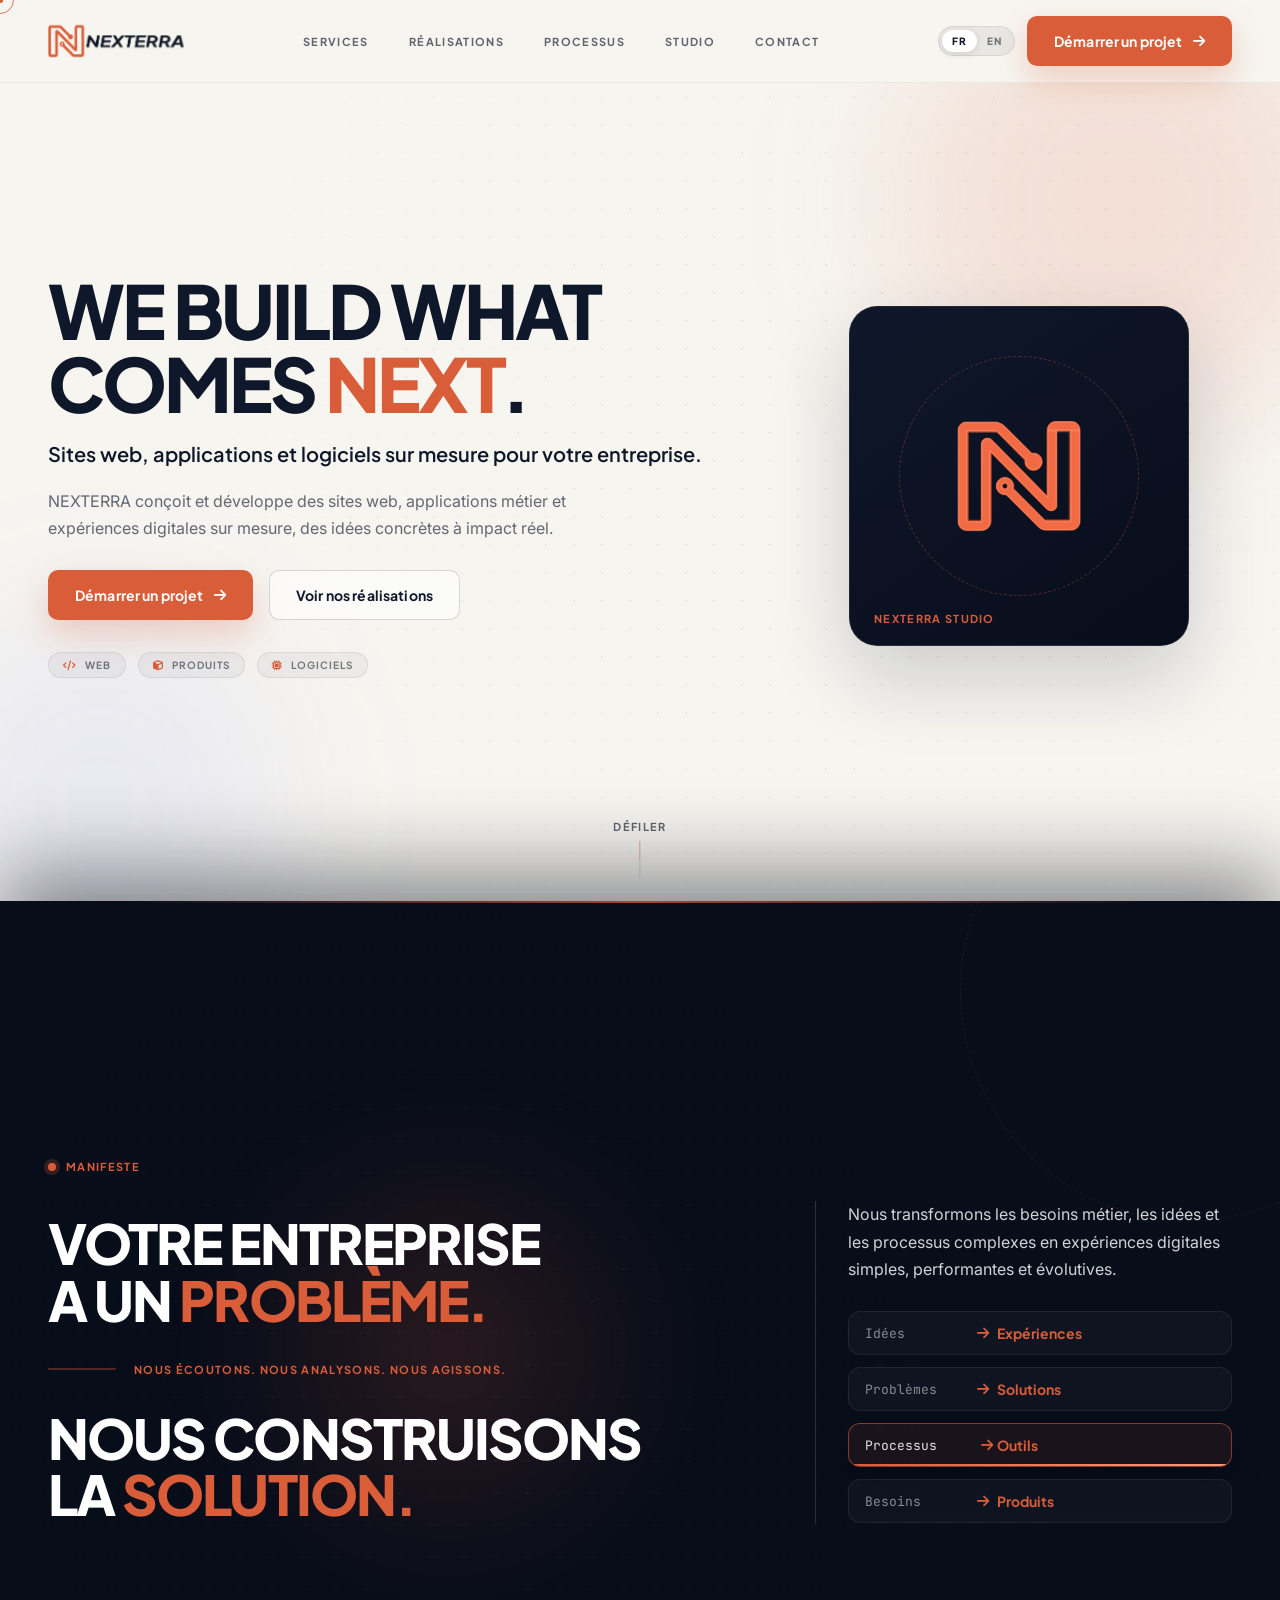
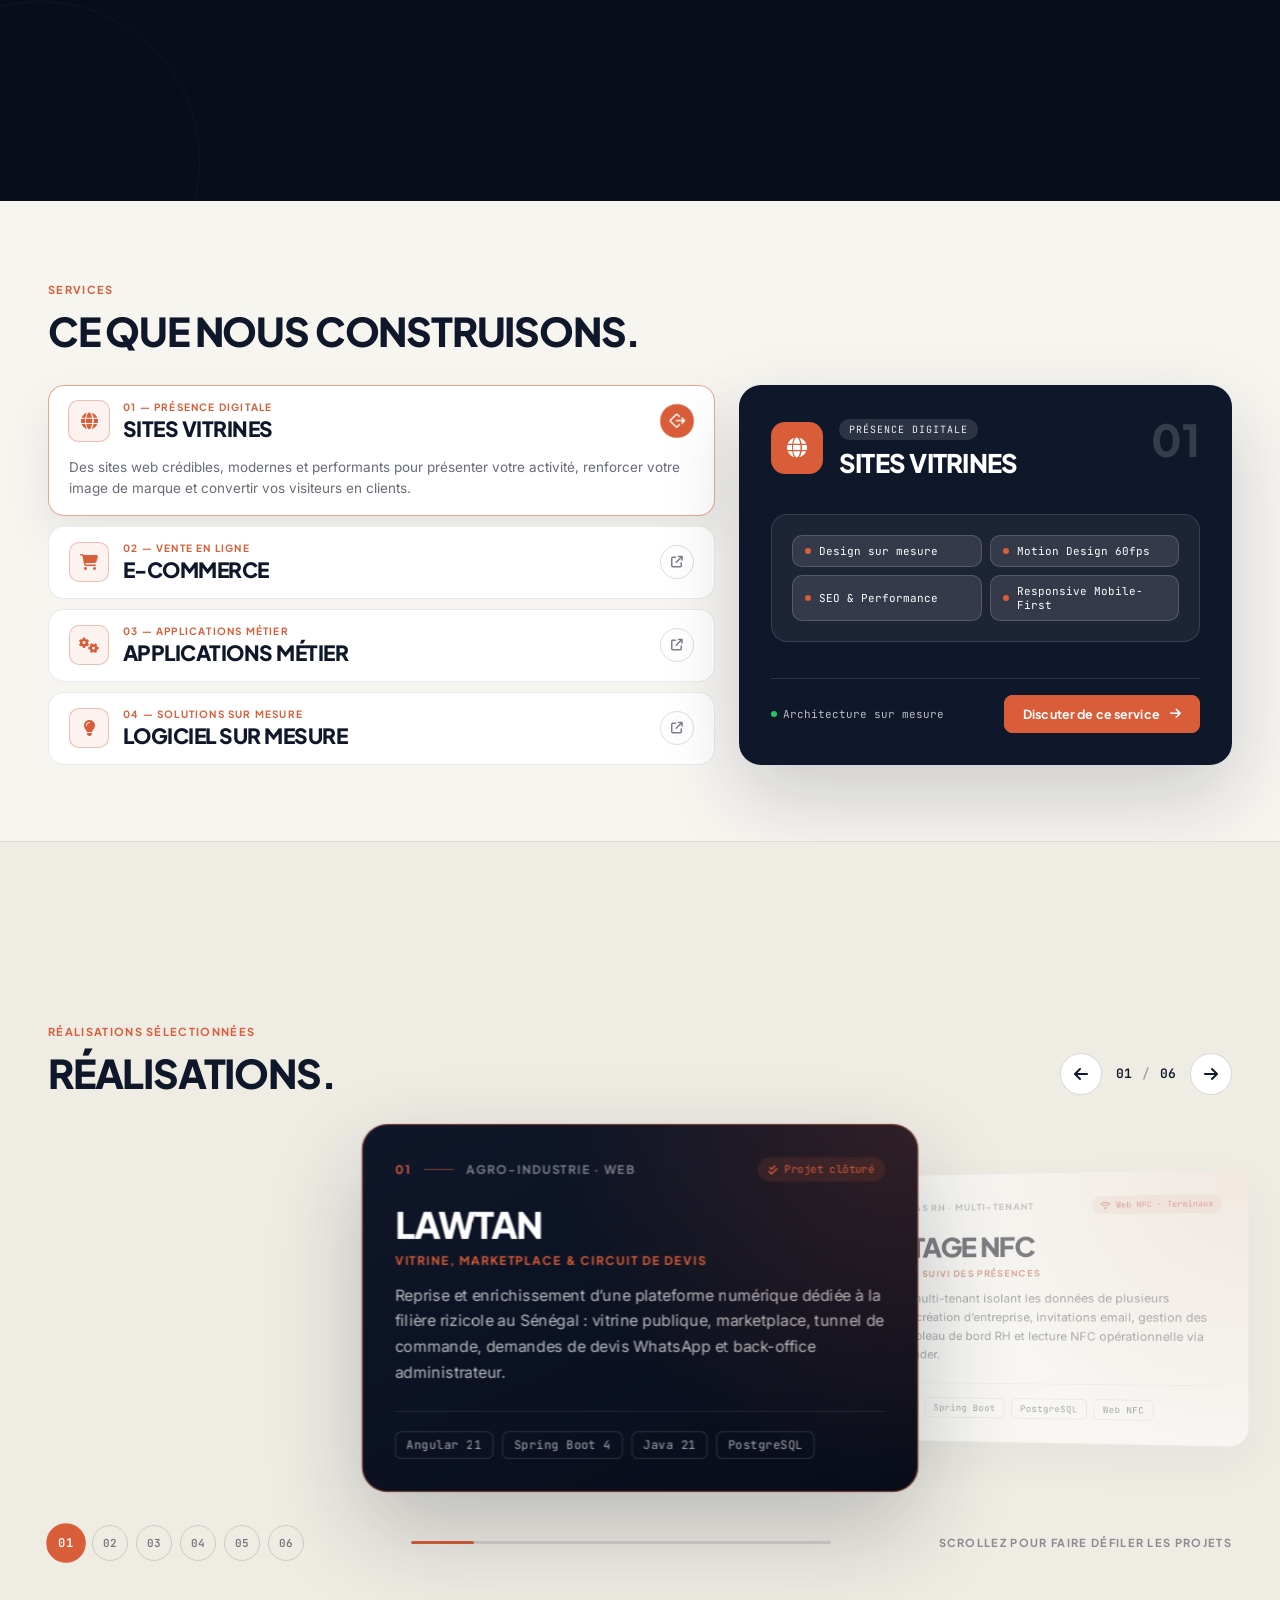
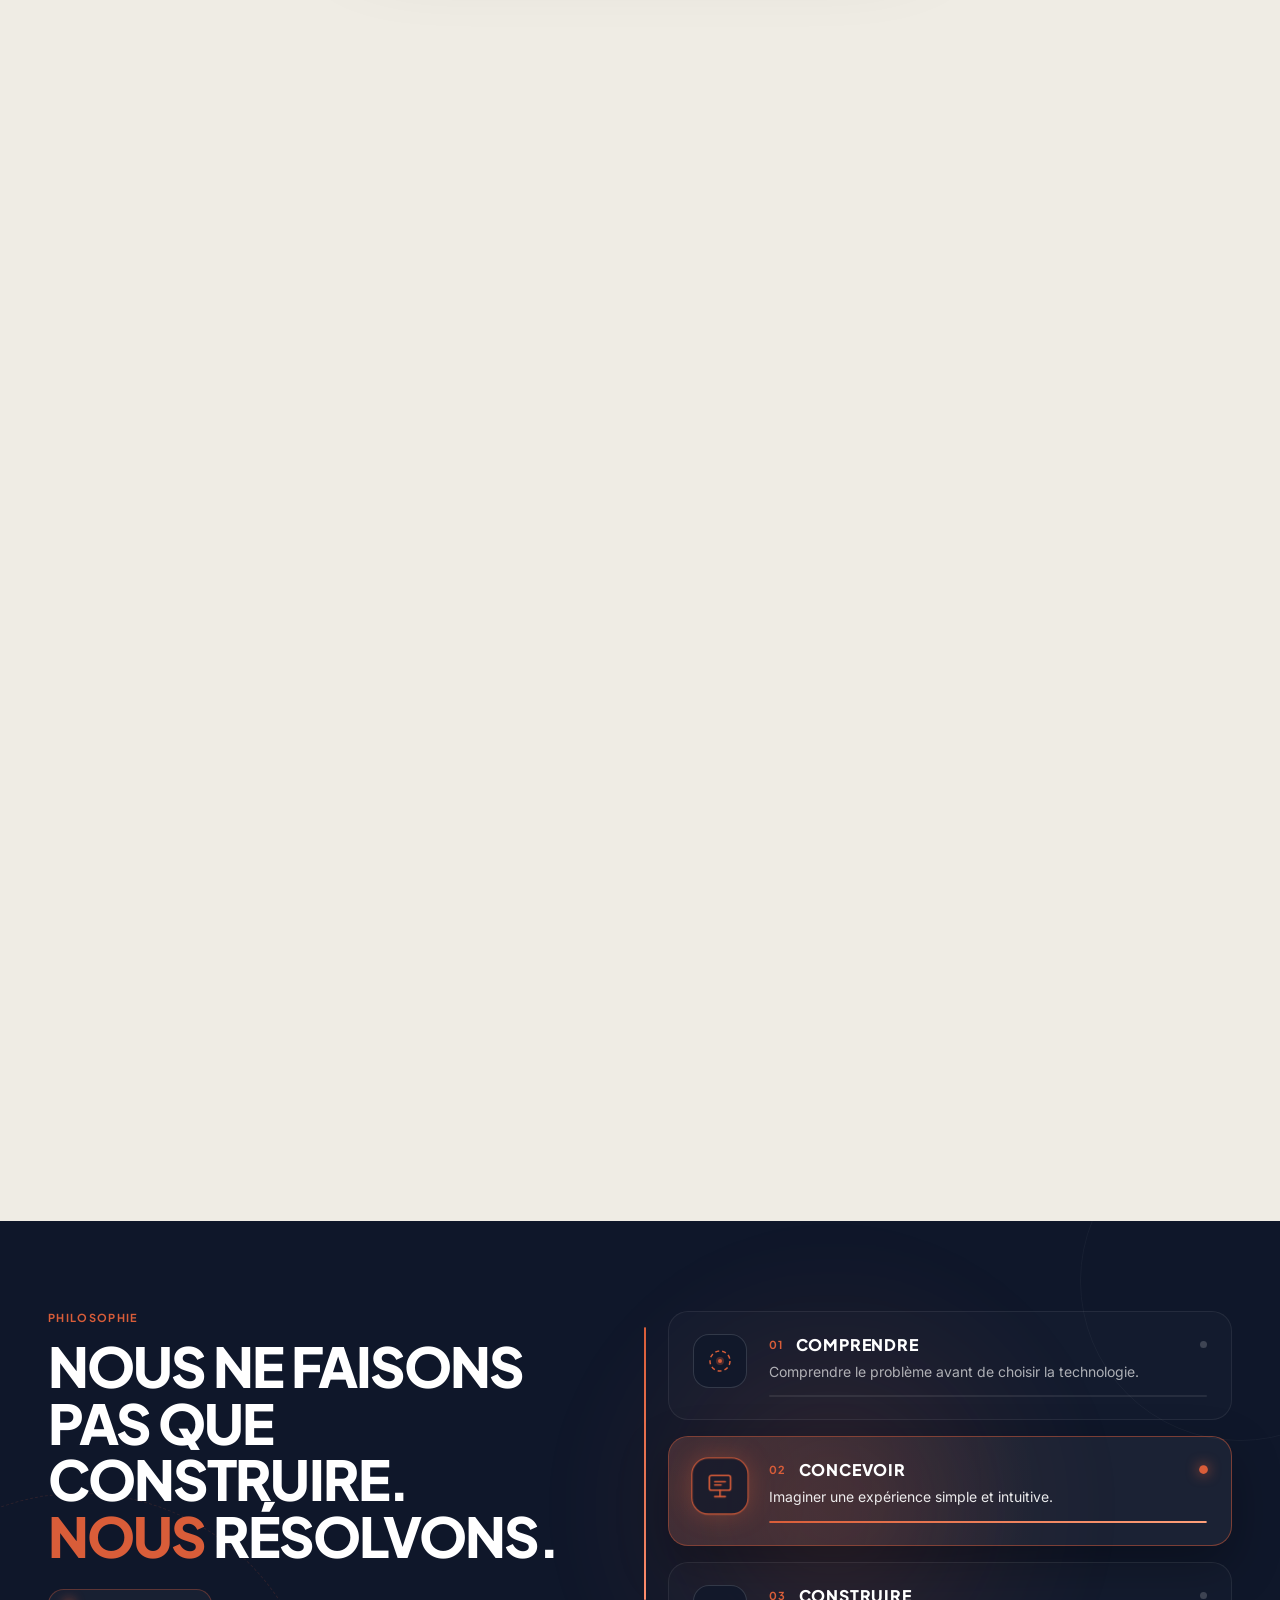
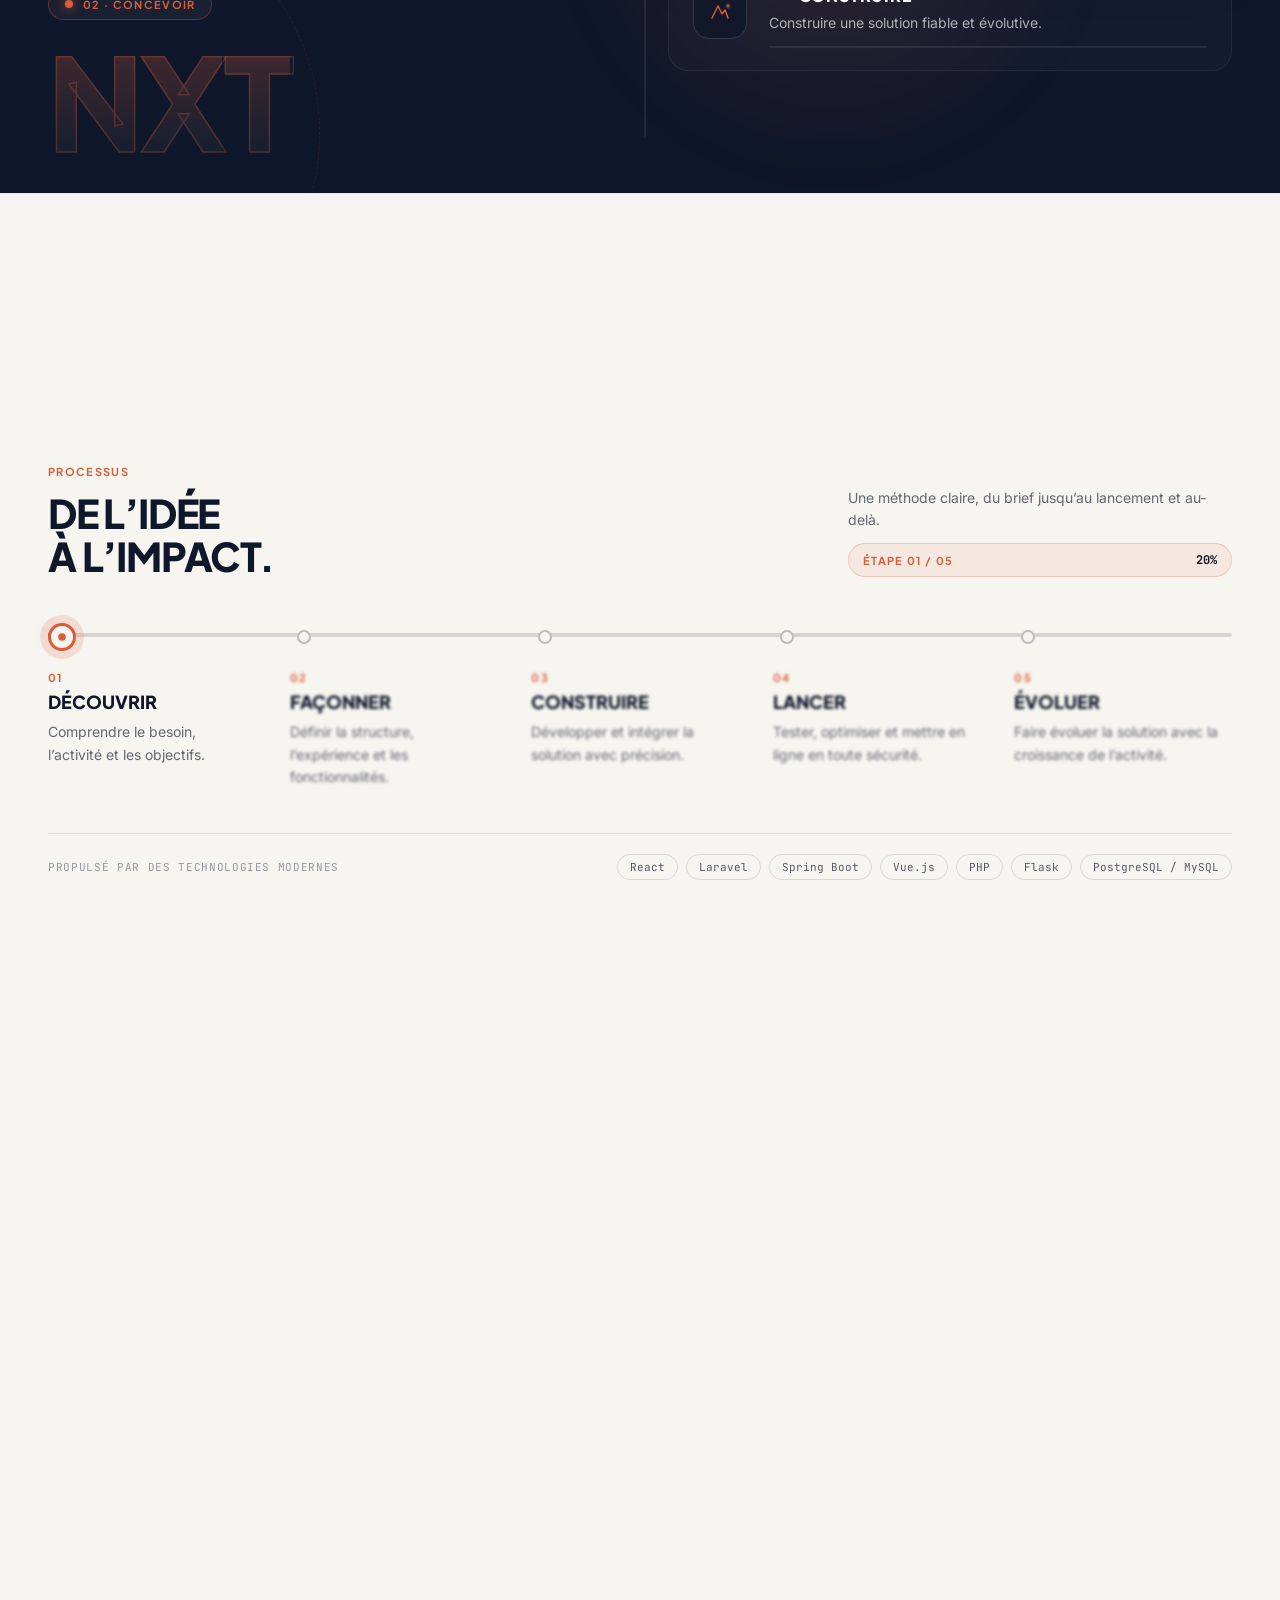
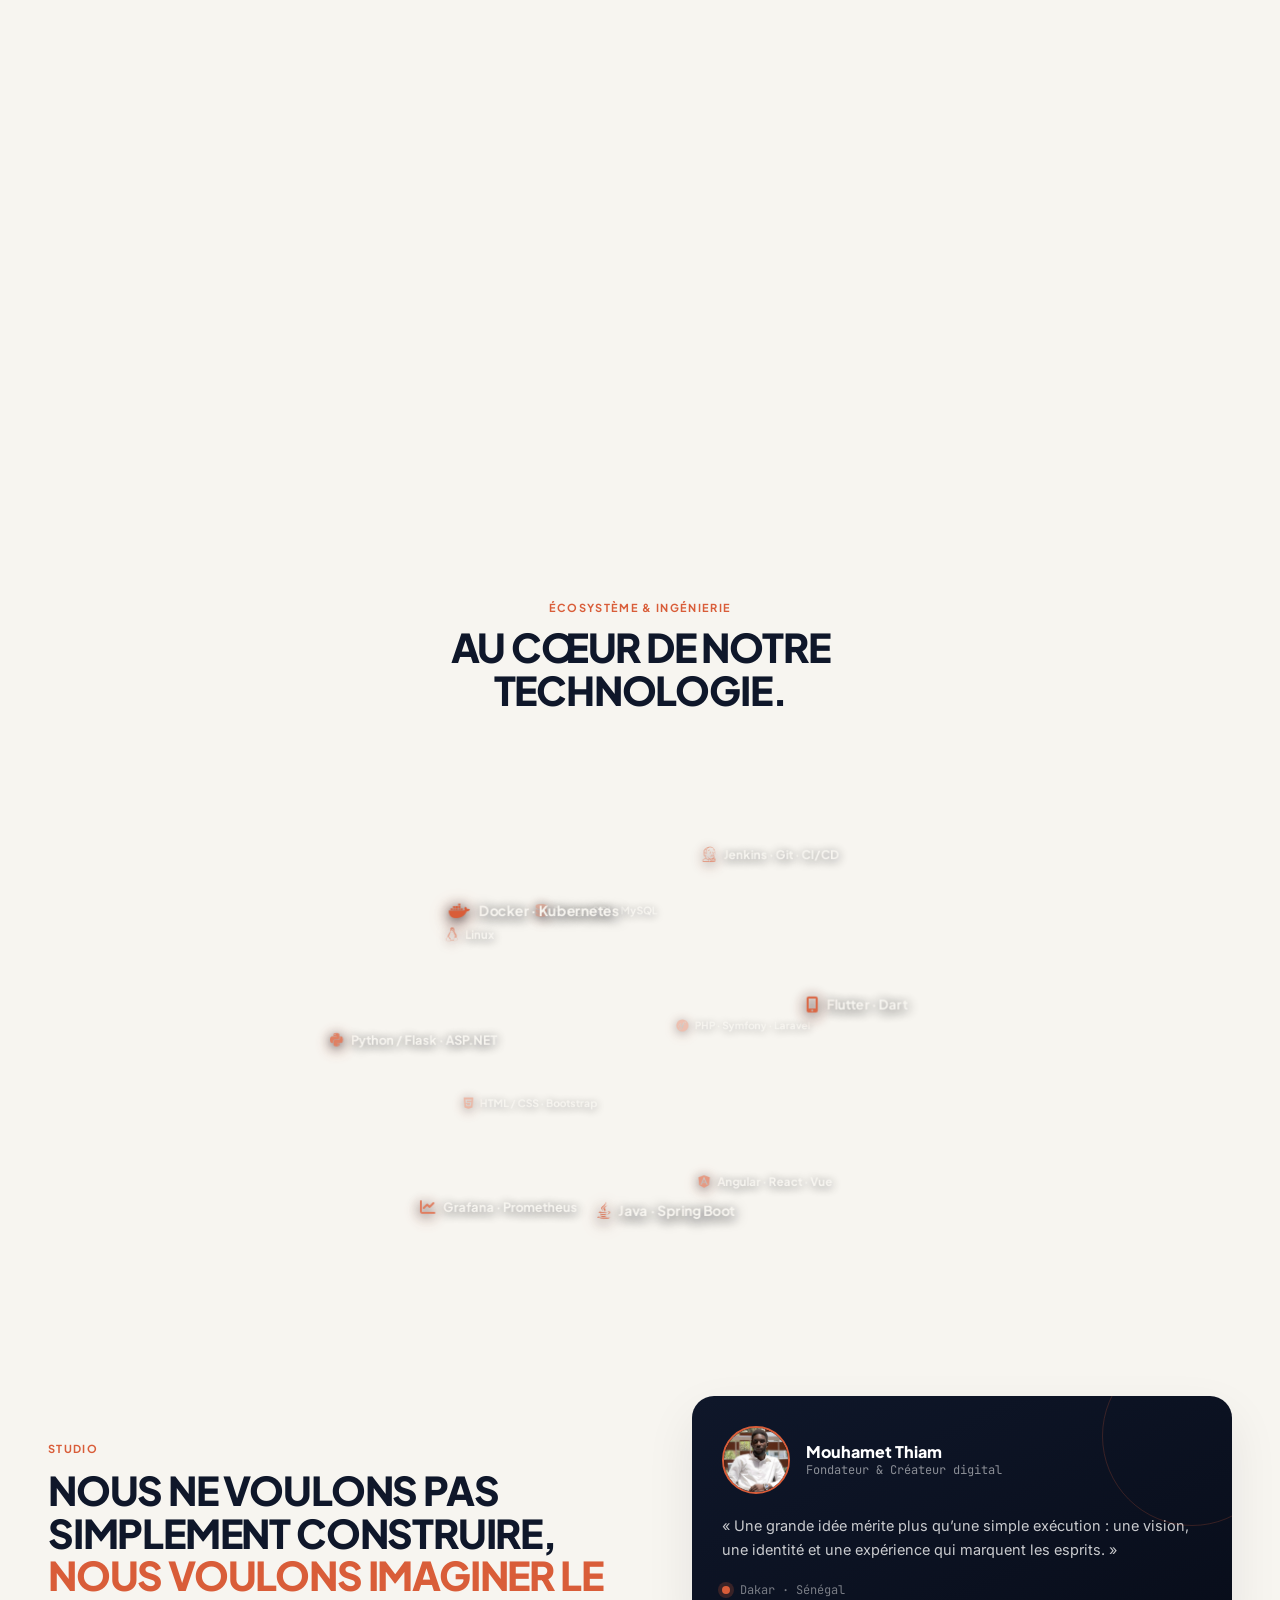
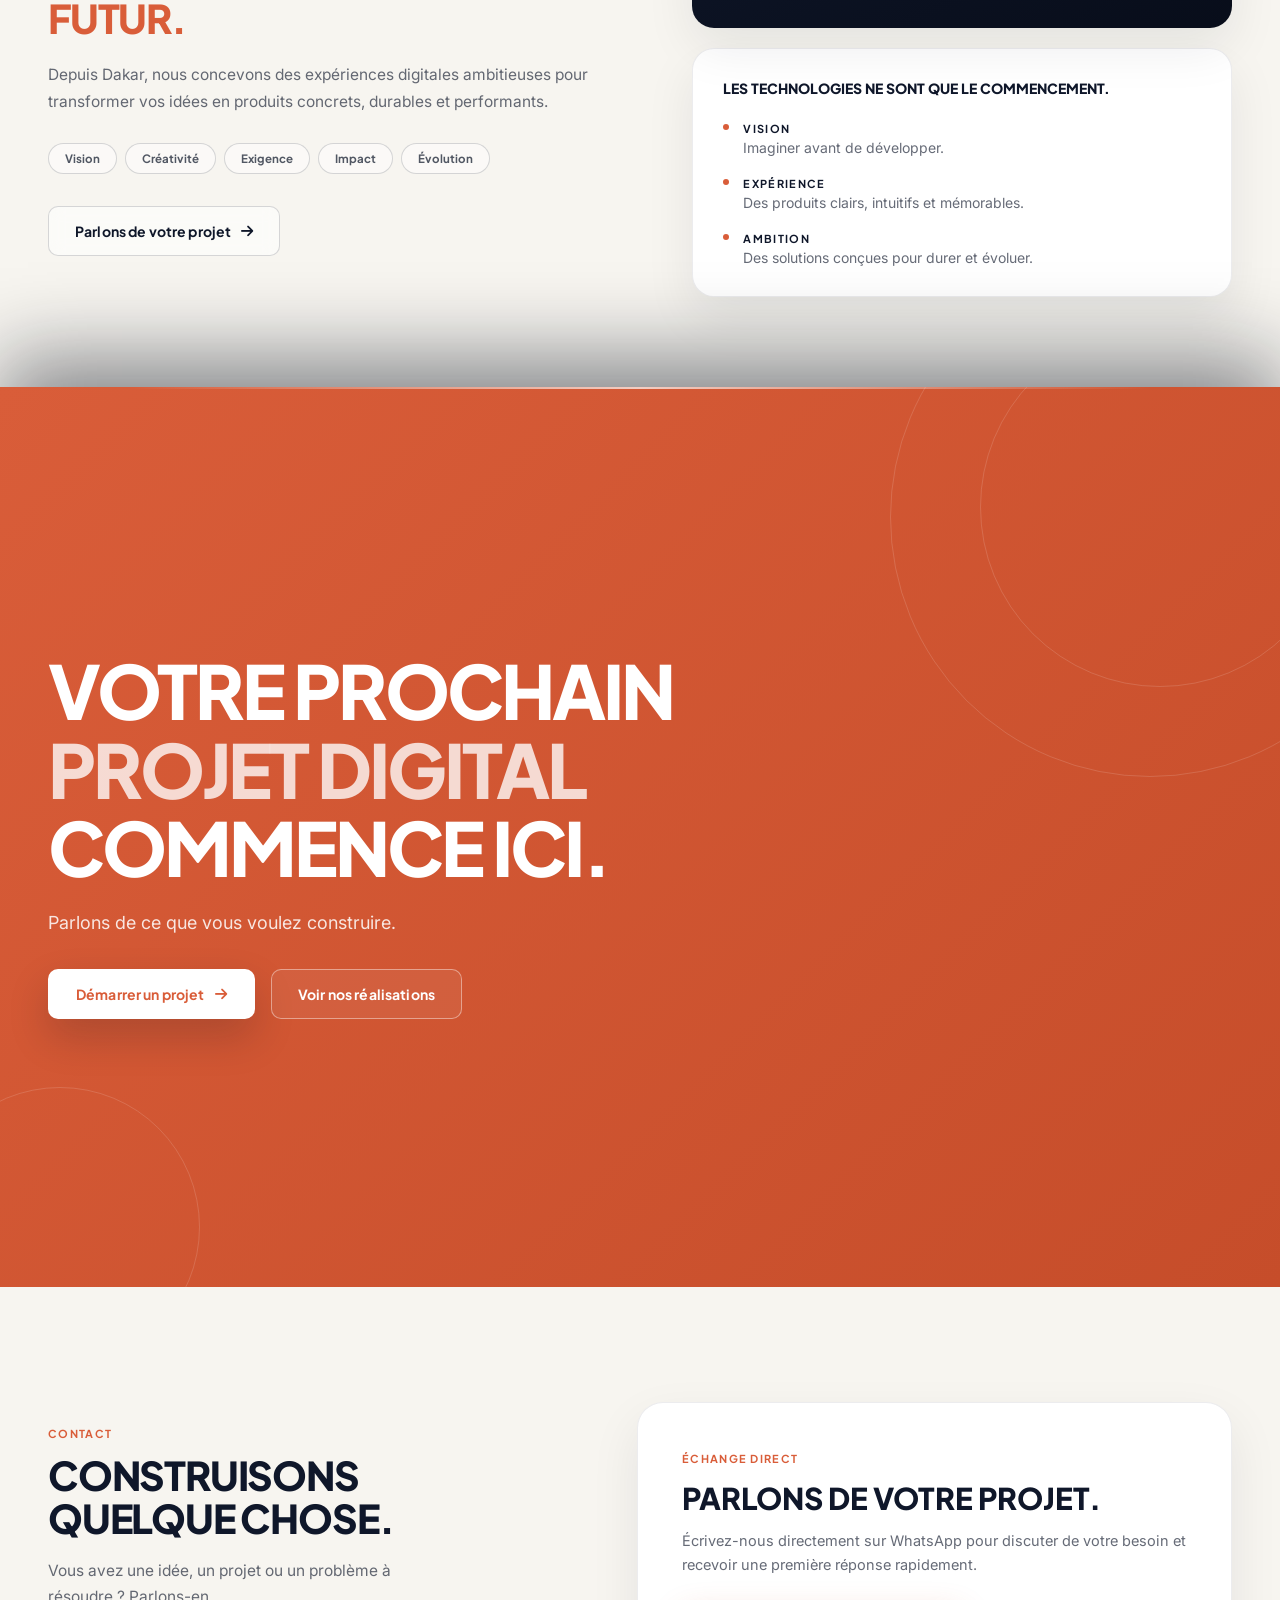
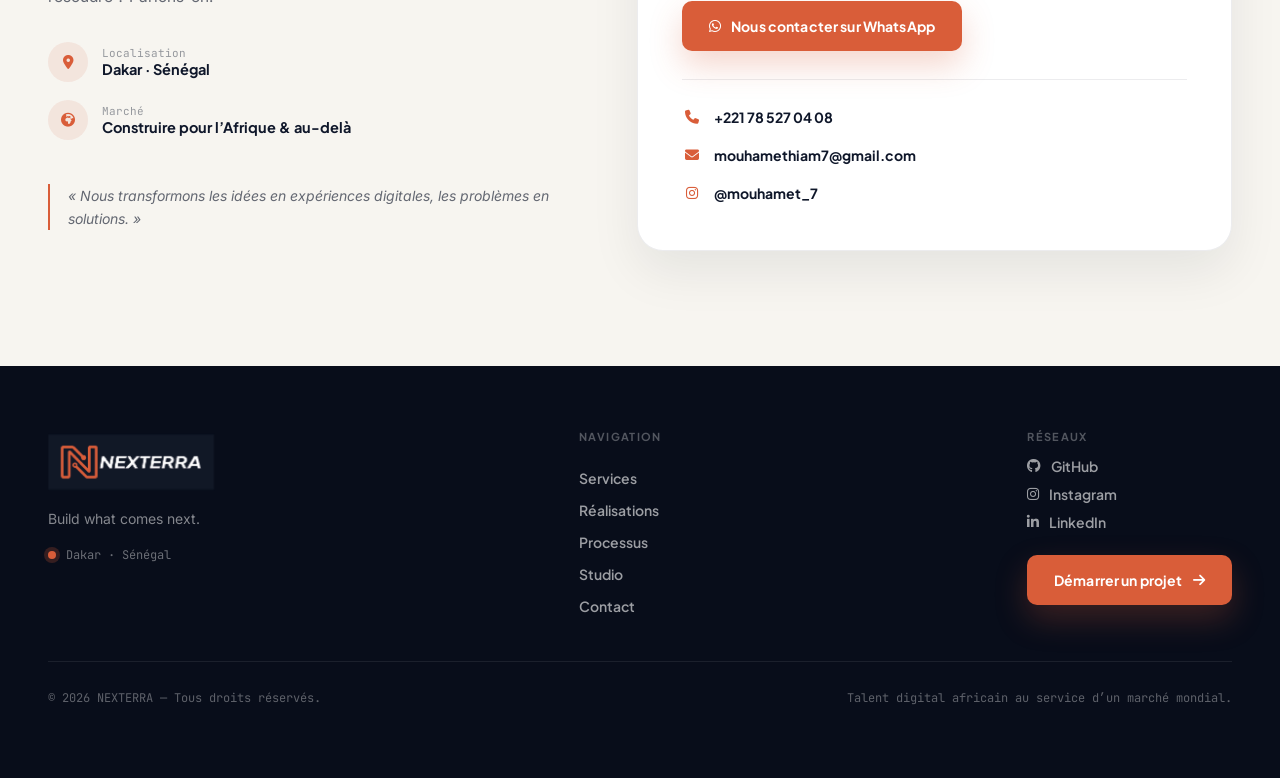
==== commit 0256fe51: "chore: disable stale Vercel/Safari caching via Cache-Control headers and bump asset version" ====
--- a/site/index.html
+++ b/site/index.html
@@ -46,7 +46,7 @@
     crossorigin="anonymous" />
 
   <!-- Styles -->
-  <link rel="stylesheet" href="./style/index.css?v=20261120" />
+  <link rel="stylesheet" href="./style/index.css?v=20261120b" />
 
   <!-- Favicon -->
   <link rel="icon" type="image/x-icon" href="./assets/img/favicon.ico" />
@@ -1359,7 +1359,7 @@
     </div>
   </footer>
 
-  <script src="./js/script.js?v=20261120" defer></script>
+  <script src="./js/script.js?v=20261120b" defer></script>
 </body>
 
 </html>
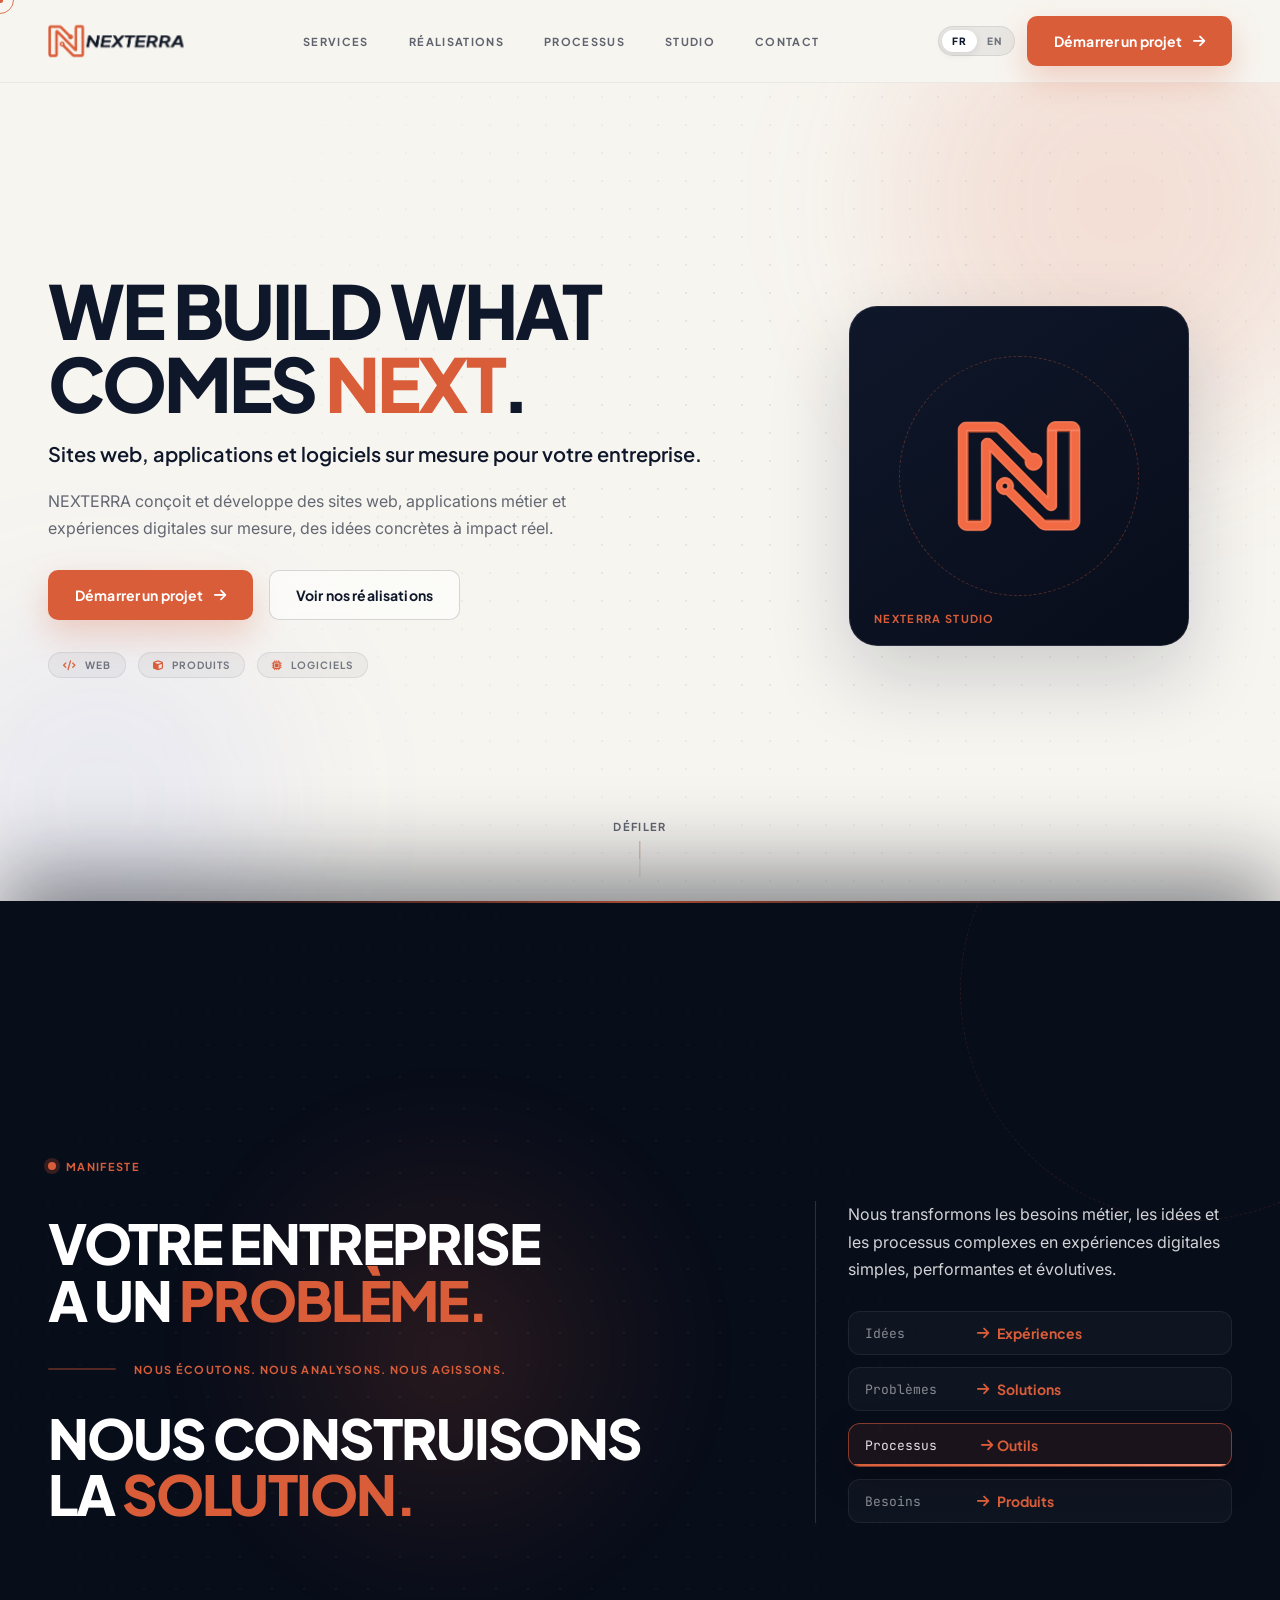
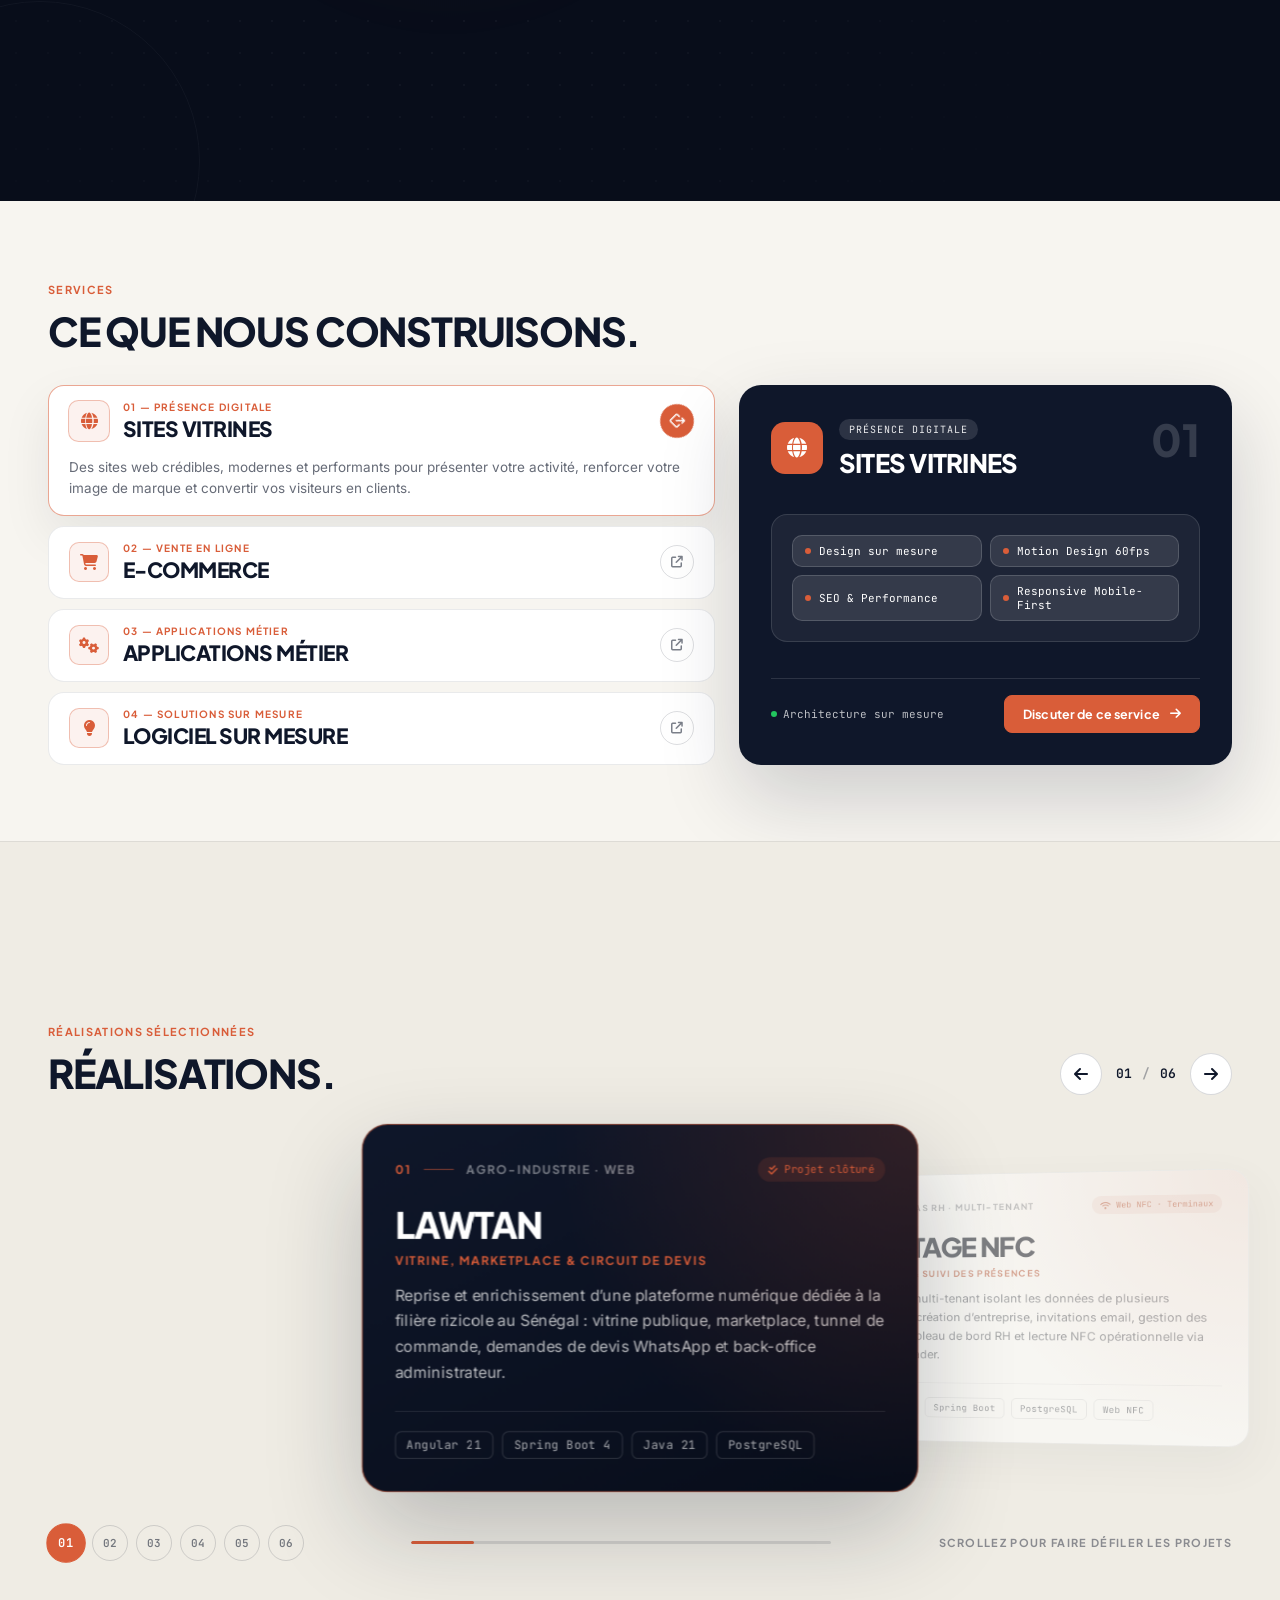
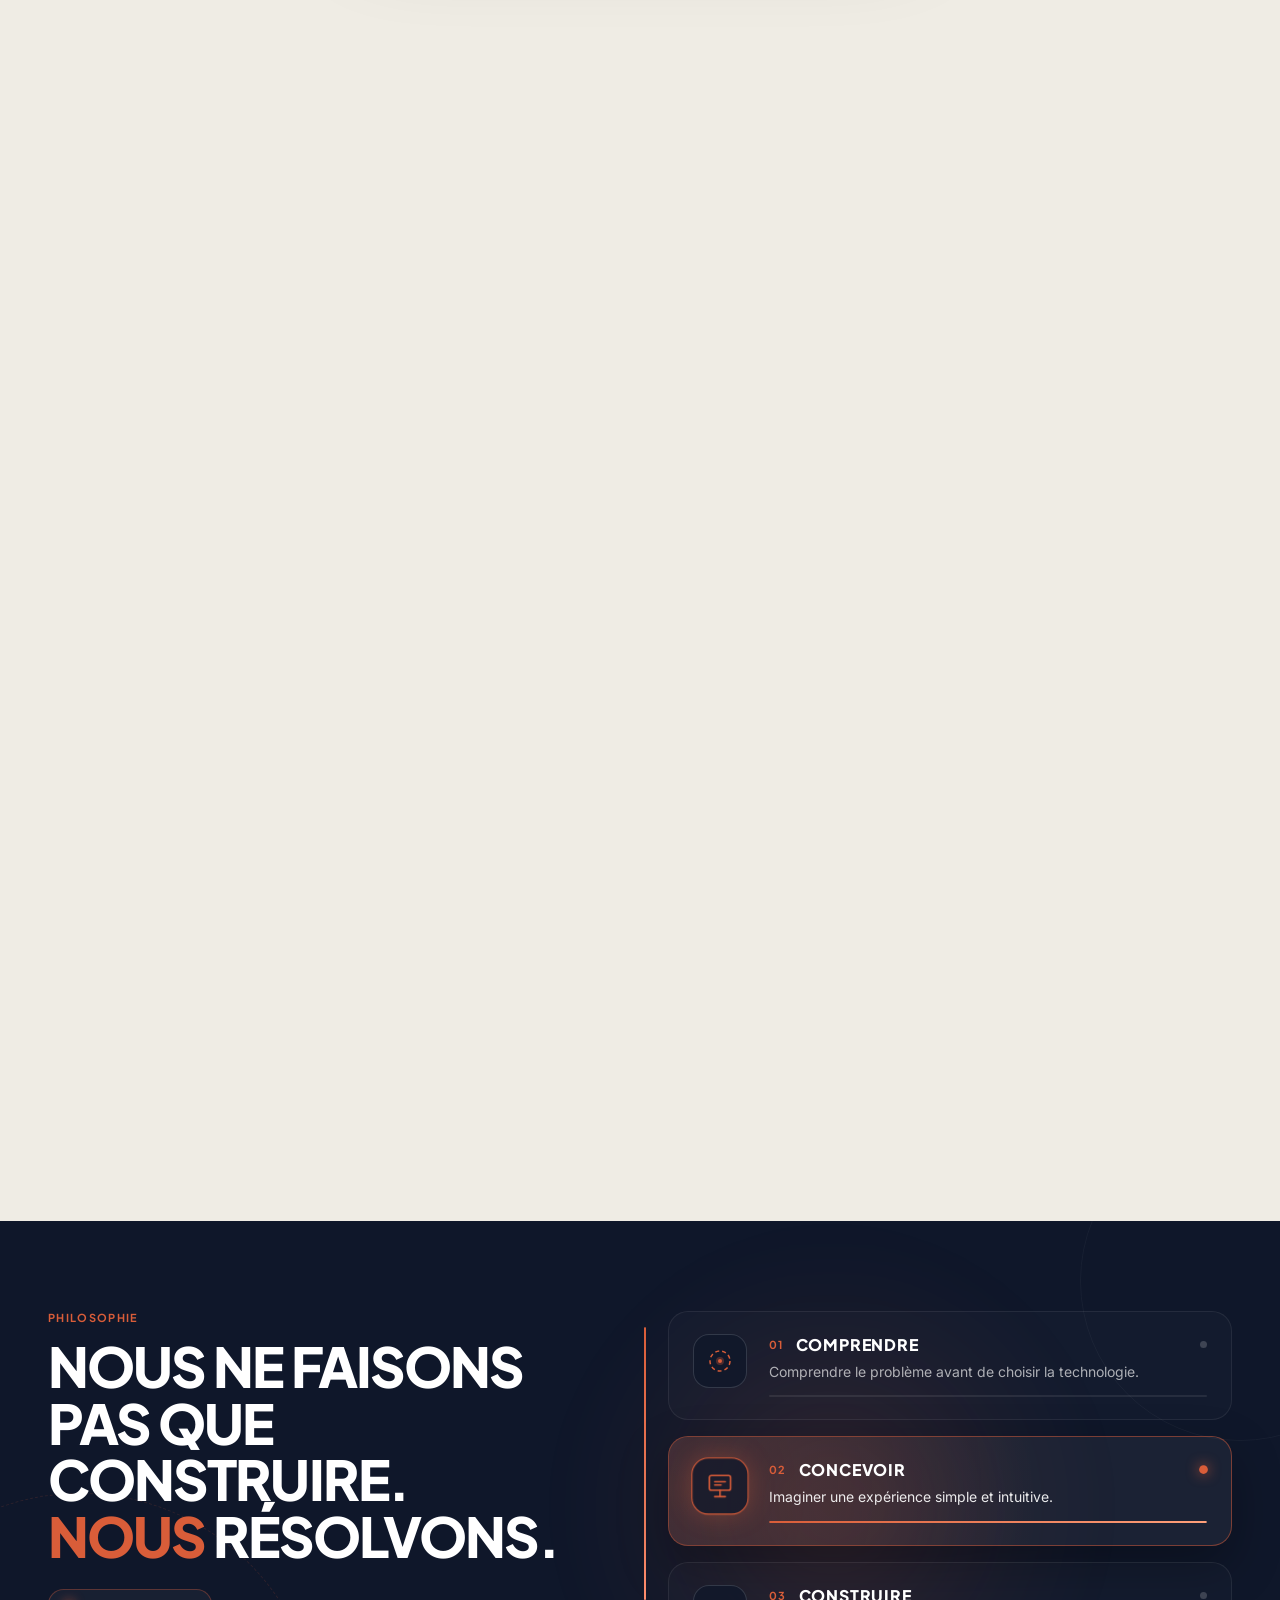
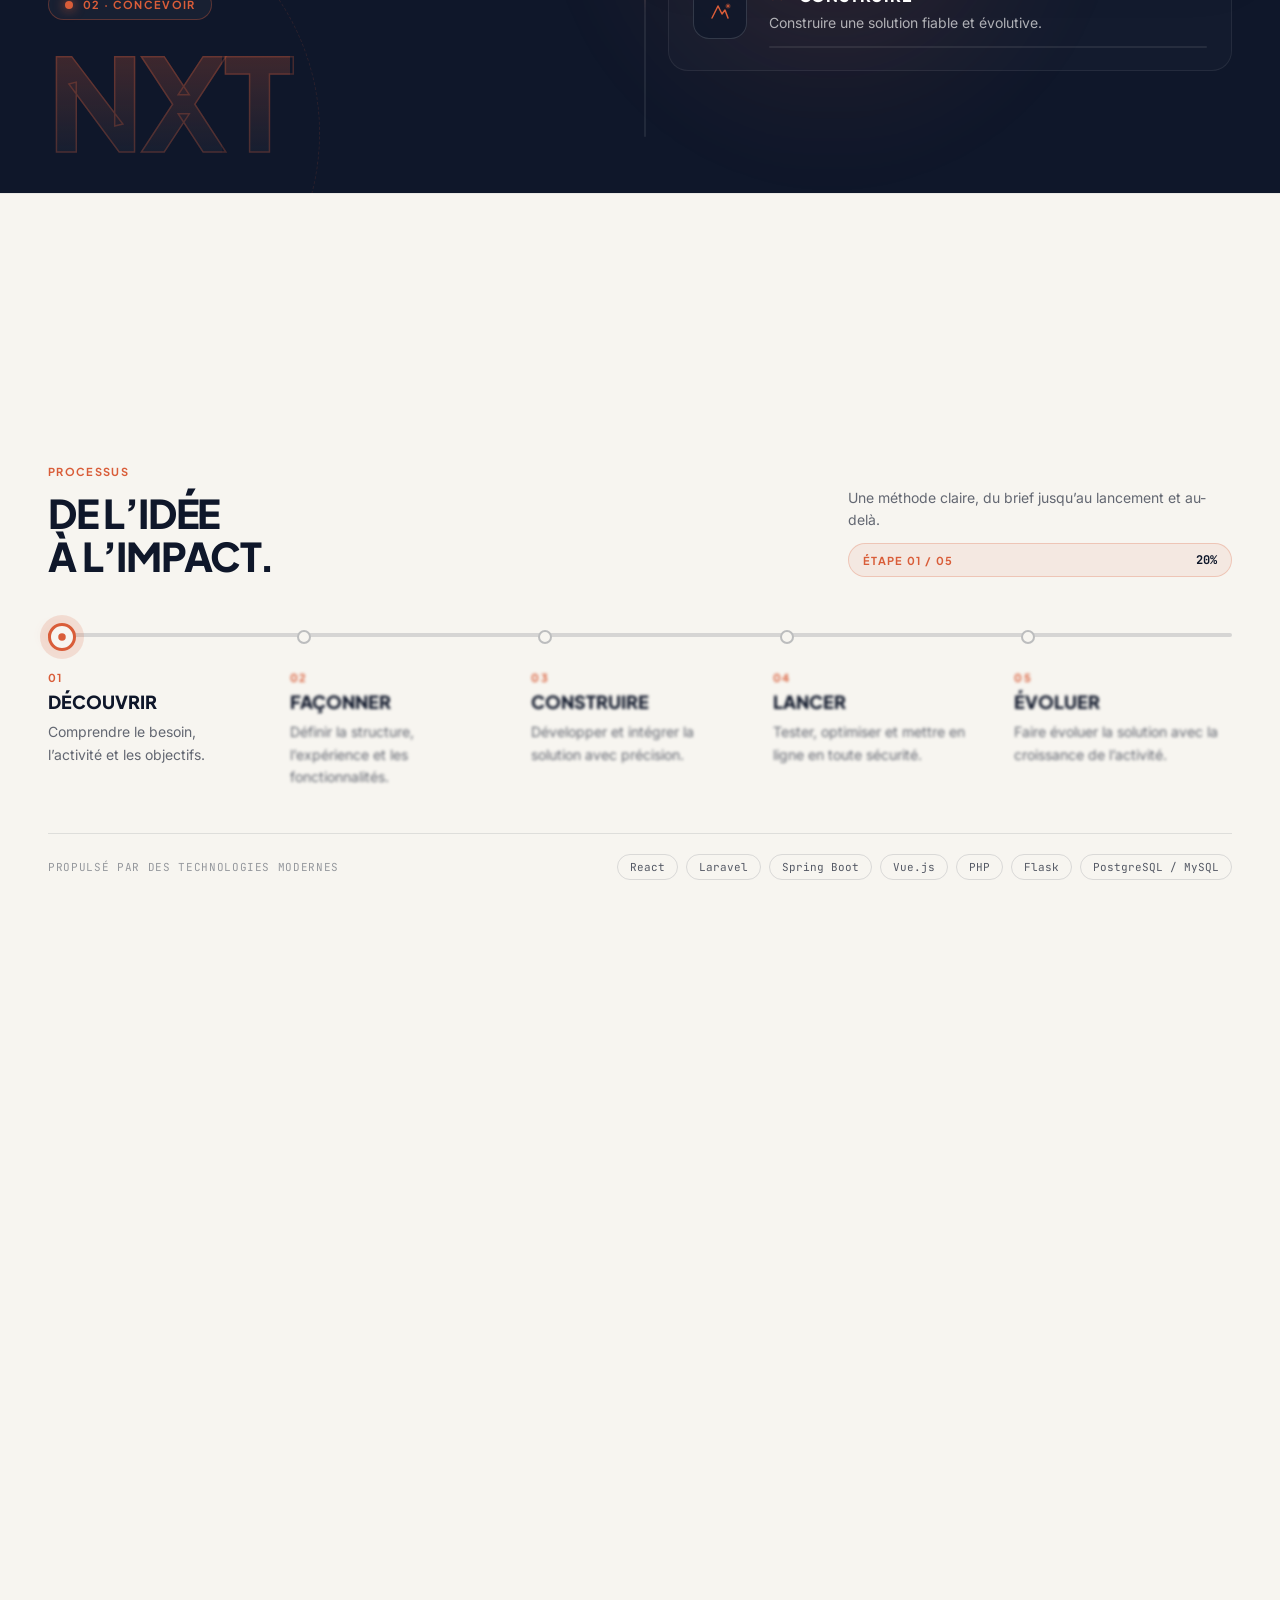
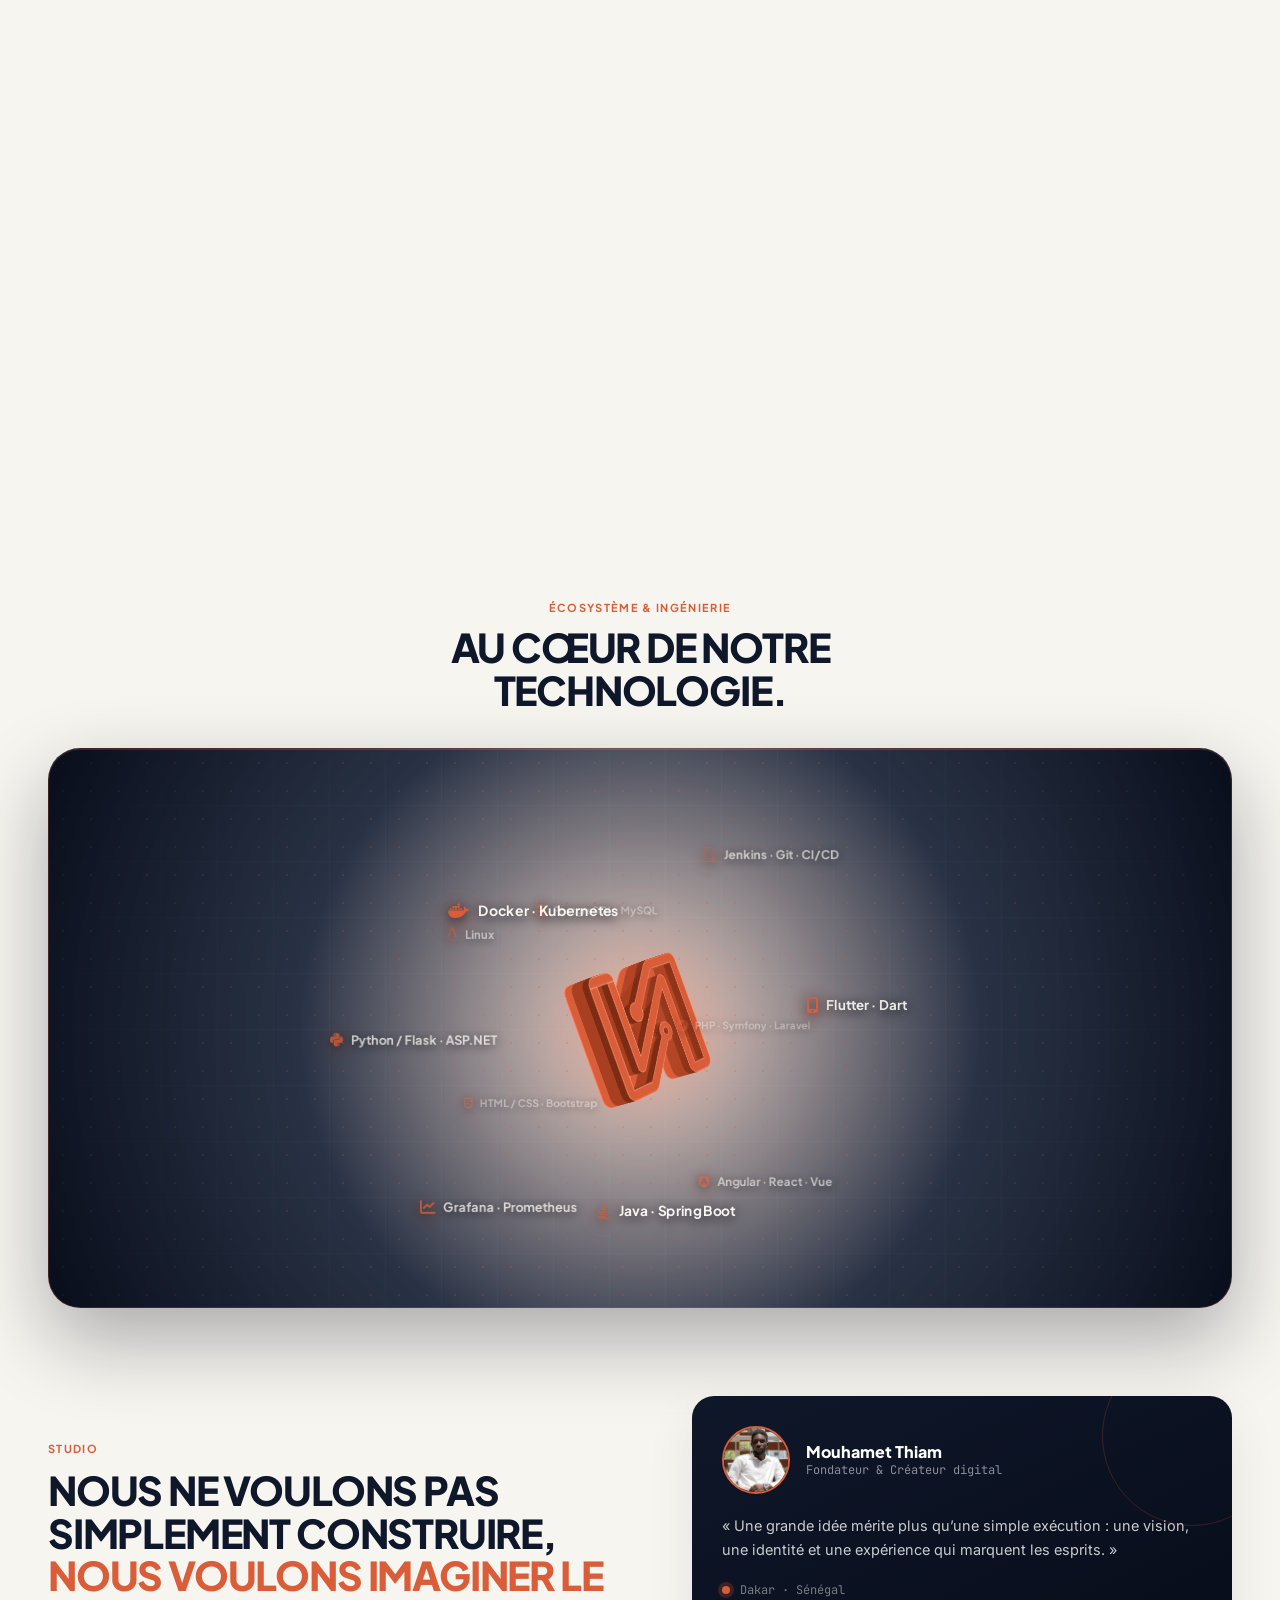
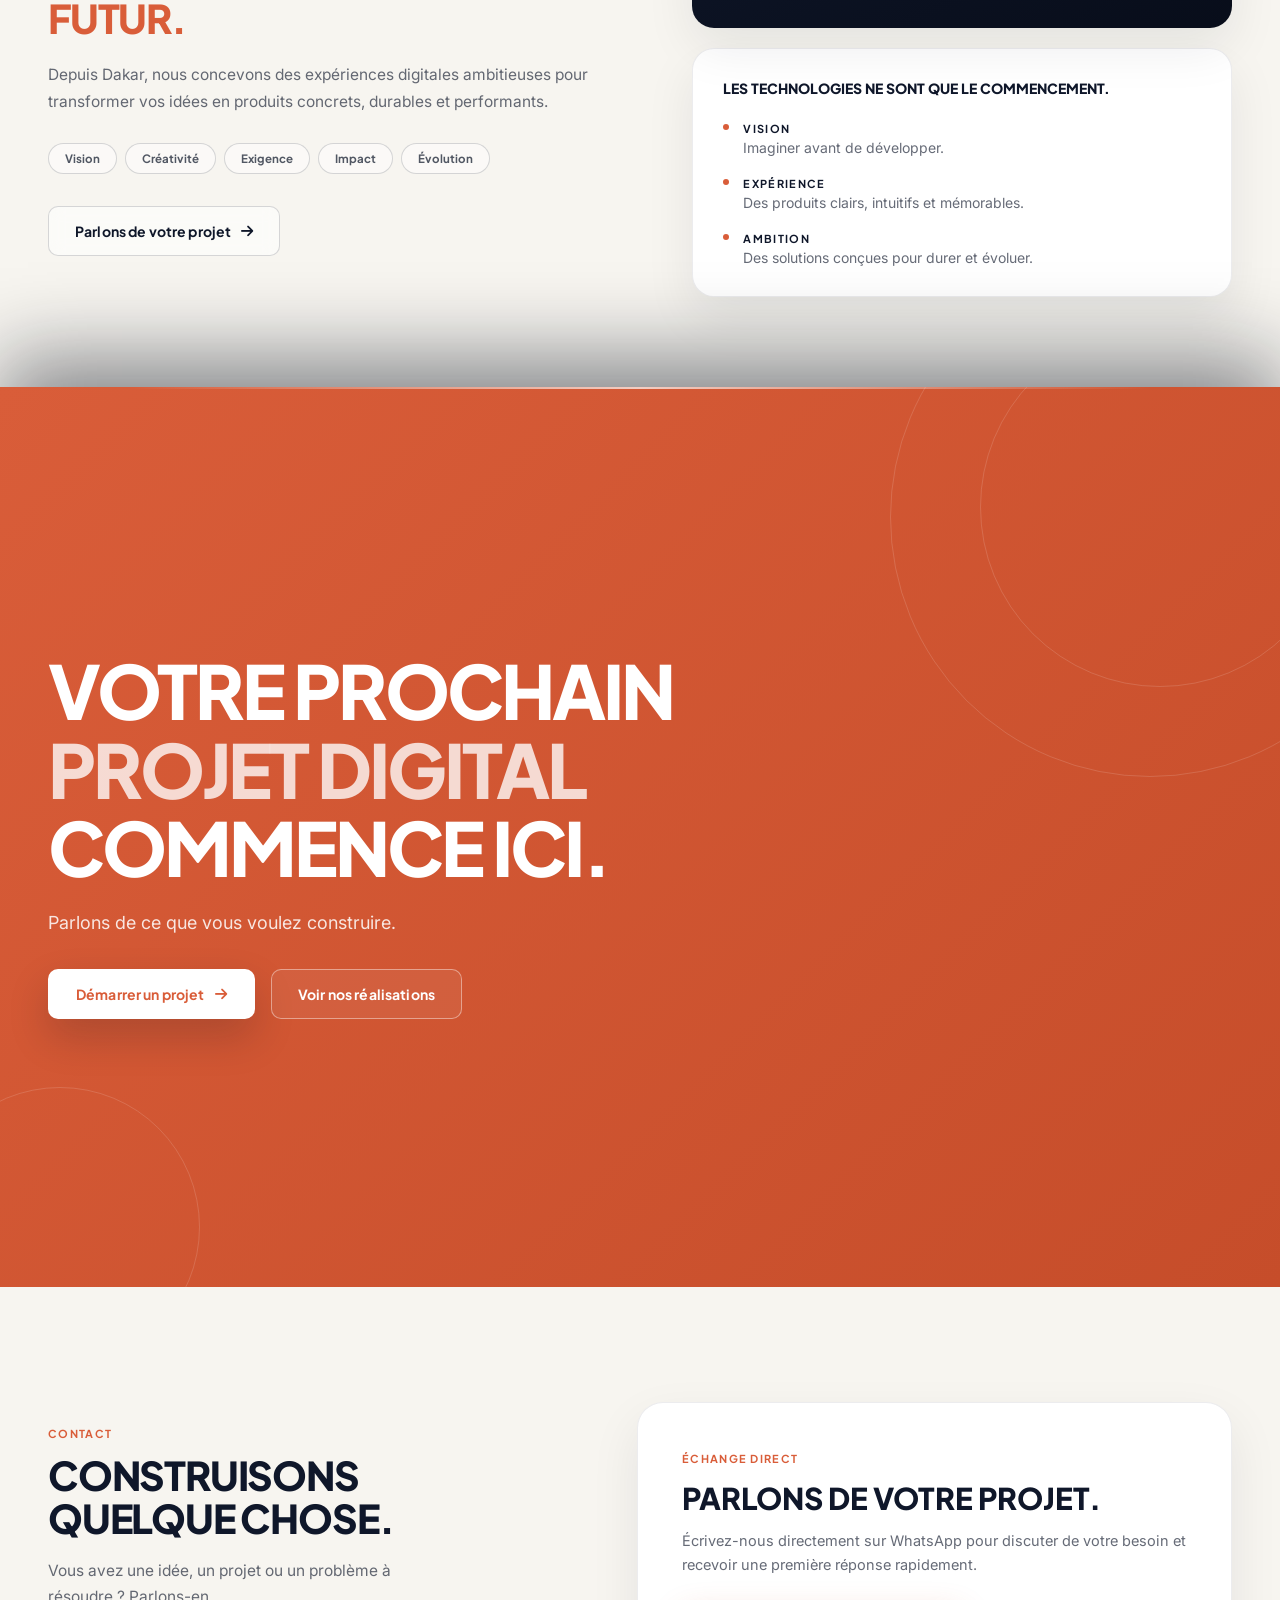
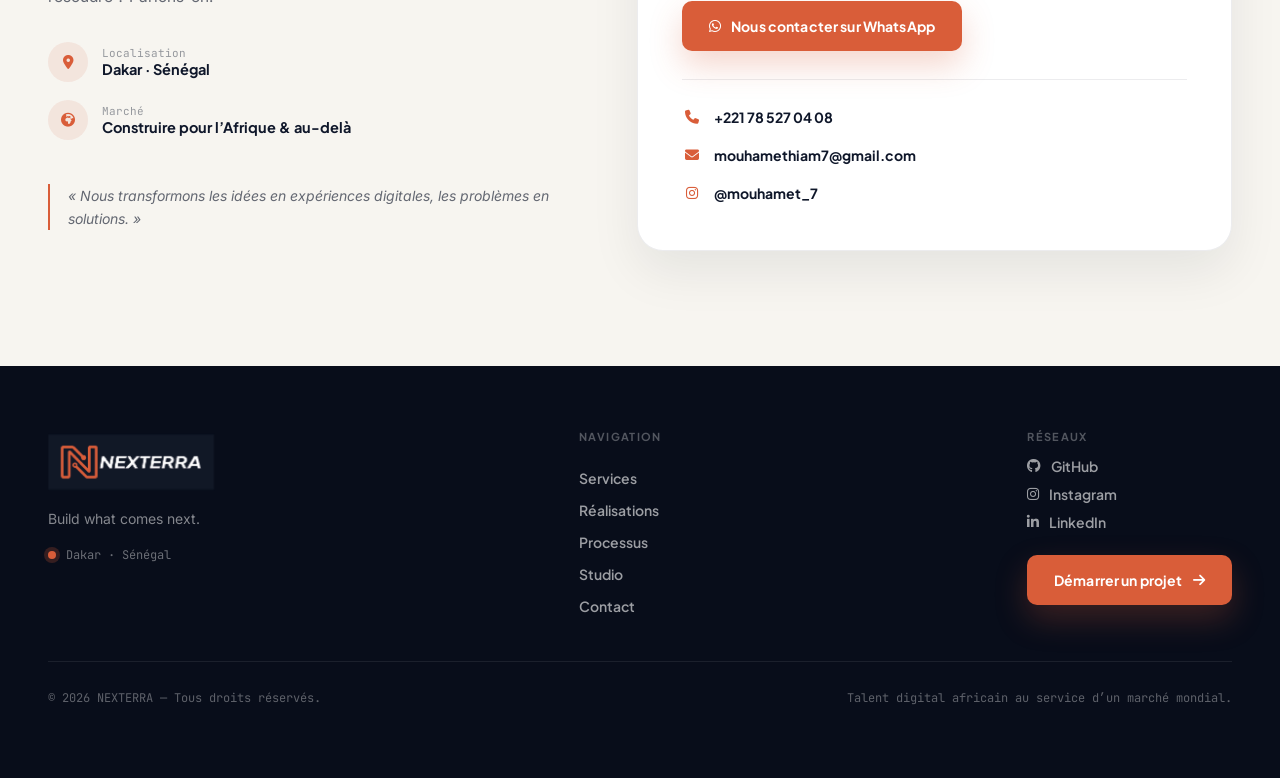
==== commit 6104eeb4: "fix(mobile): keep #hero non-sticky on mobile/tablet while preserving #studio cover transition" ====
--- a/site/index.html
+++ b/site/index.html
@@ -46,7 +46,7 @@
     crossorigin="anonymous" />
 
   <!-- Styles -->
-  <link rel="stylesheet" href="./style/index.css?v=20261120b" />
+  <link rel="stylesheet" href="./style/index.css?v=20261120c" />
 
   <!-- Favicon -->
   <link rel="icon" type="image/x-icon" href="./assets/img/favicon.ico" />
@@ -1359,7 +1359,7 @@
     </div>
   </footer>
 
-  <script src="./js/script.js?v=20261120b" defer></script>
+  <script src="./js/script.js?v=20261120c" defer></script>
 </body>
 
 </html>
--- a/site/style/index.css
+++ b/site/style/index.css
@@ -660,6 +660,11 @@
 }
 
 @media (max-width: 1023px) {
+  #hero.cover-underlay-section {
+    position: relative;
+    top: auto;
+  }
+
   html[data-motion="high"] .cover-underlay-section {
     will-change: auto;
     filter: none !important;
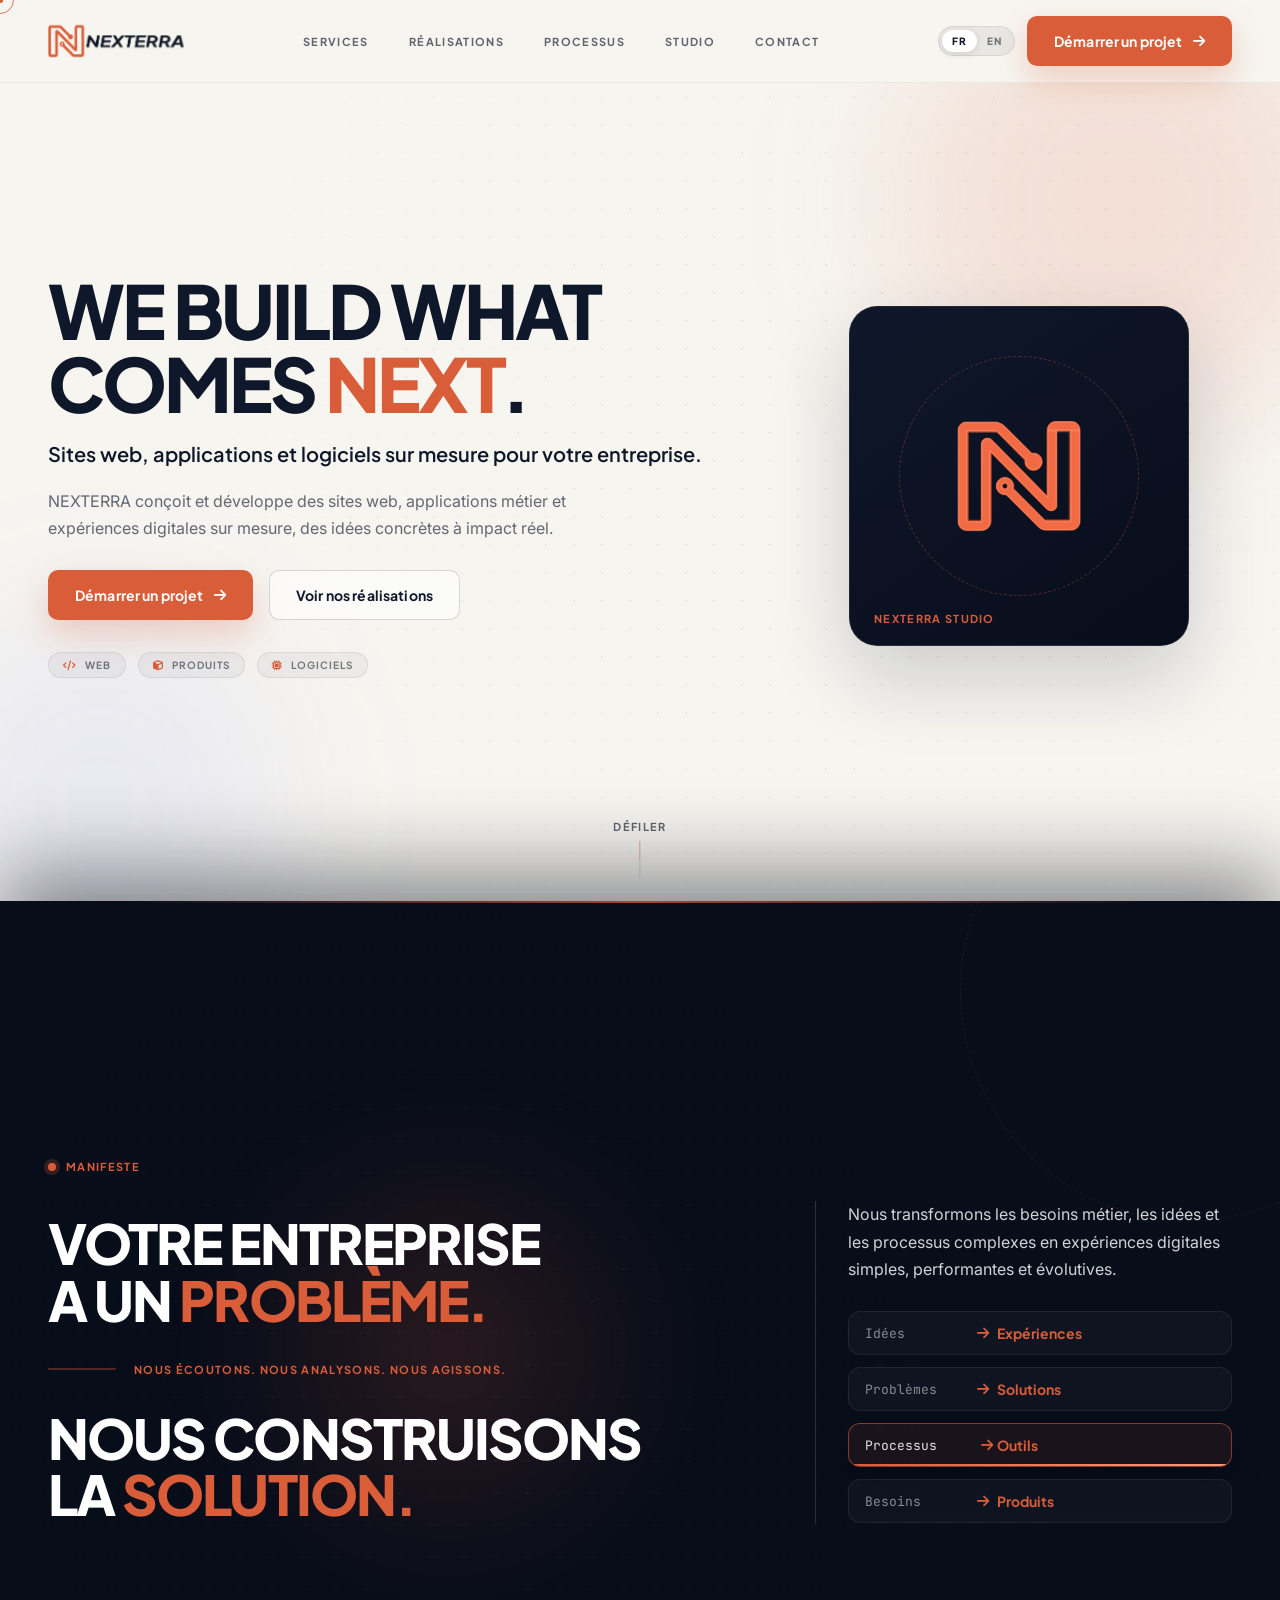
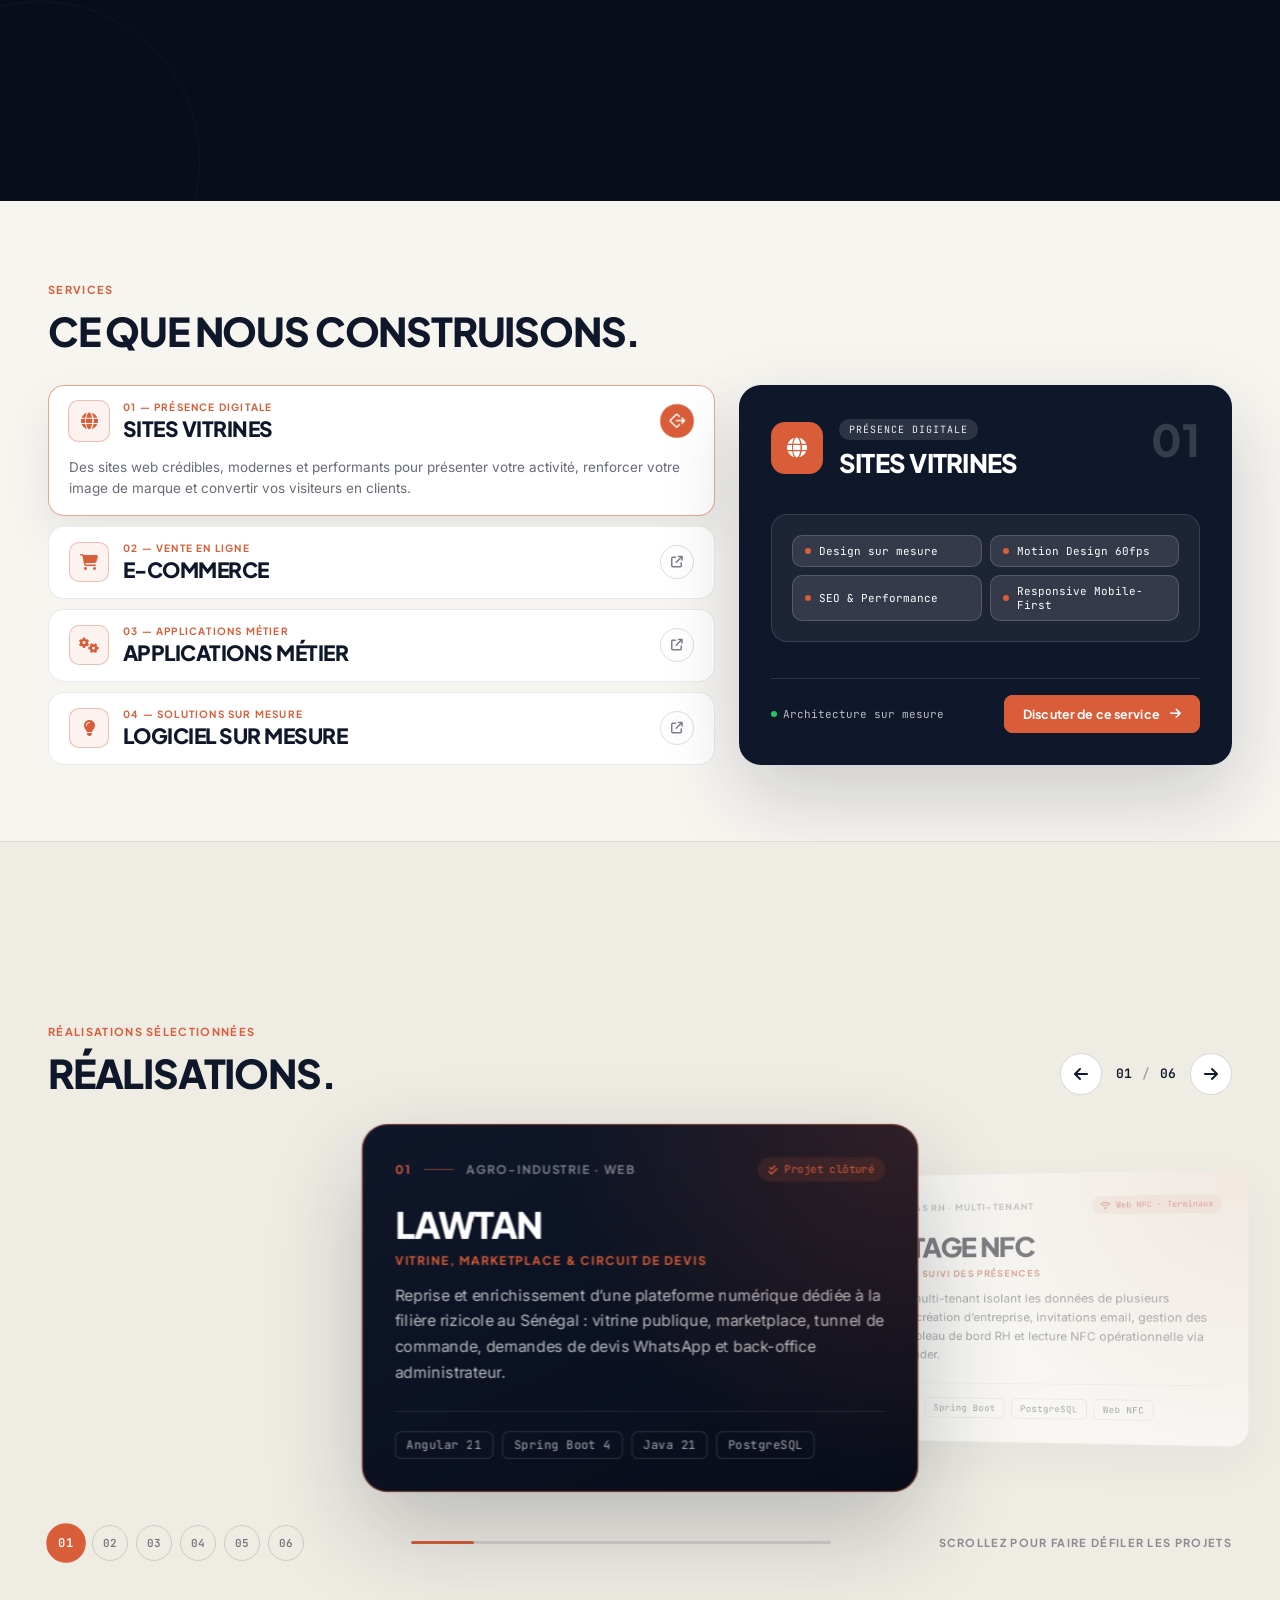
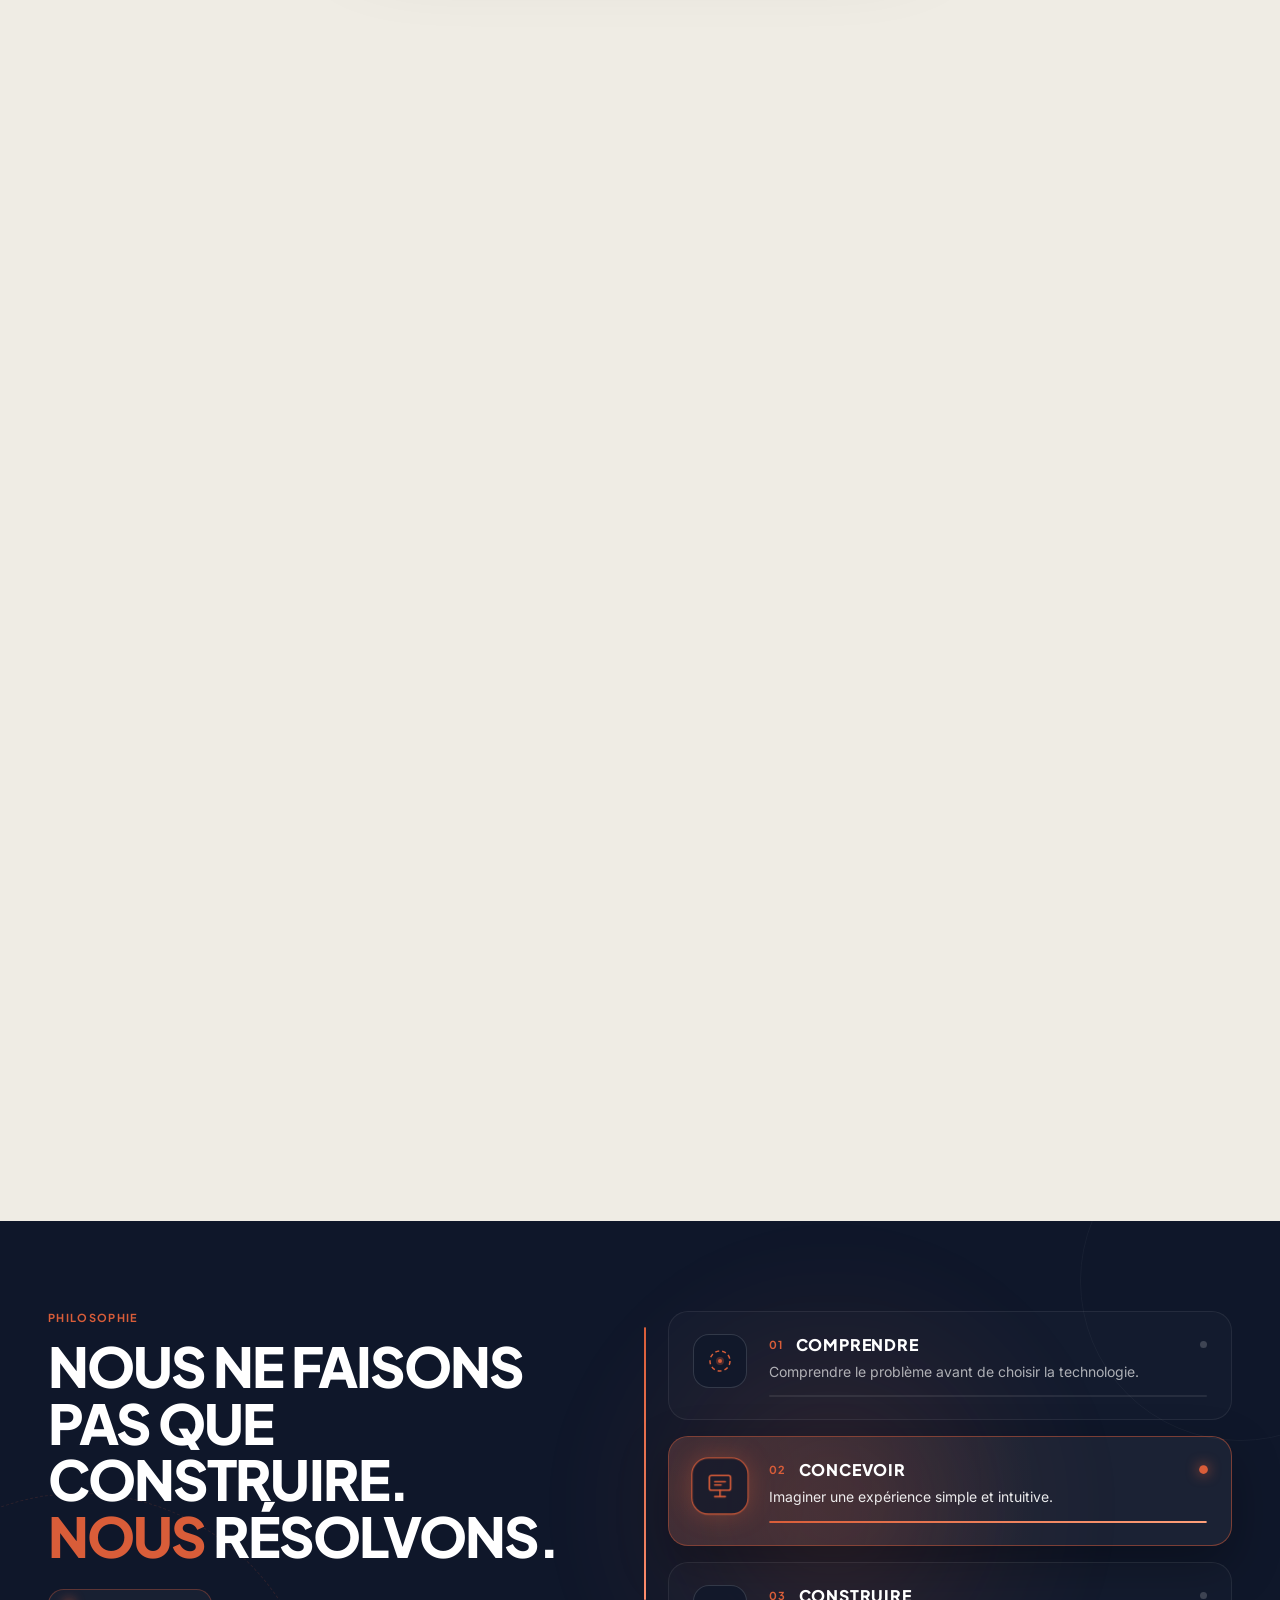
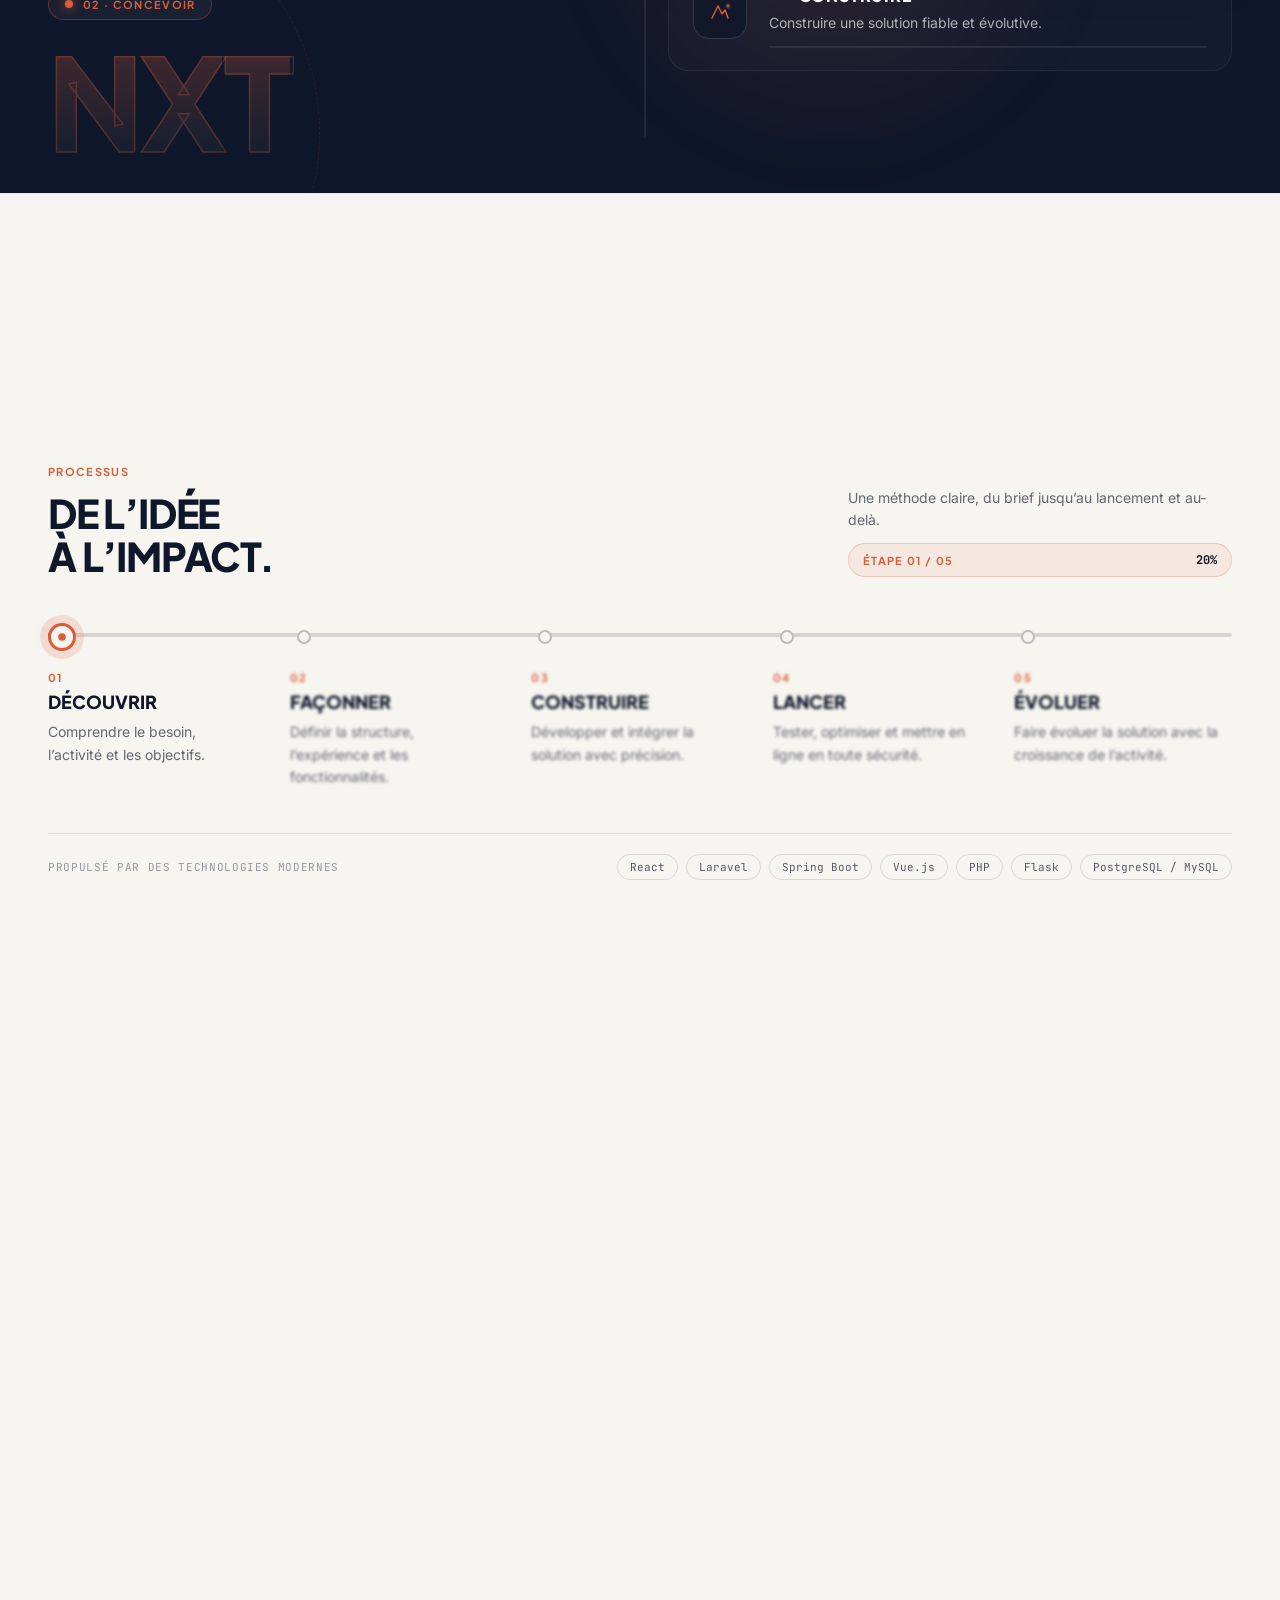
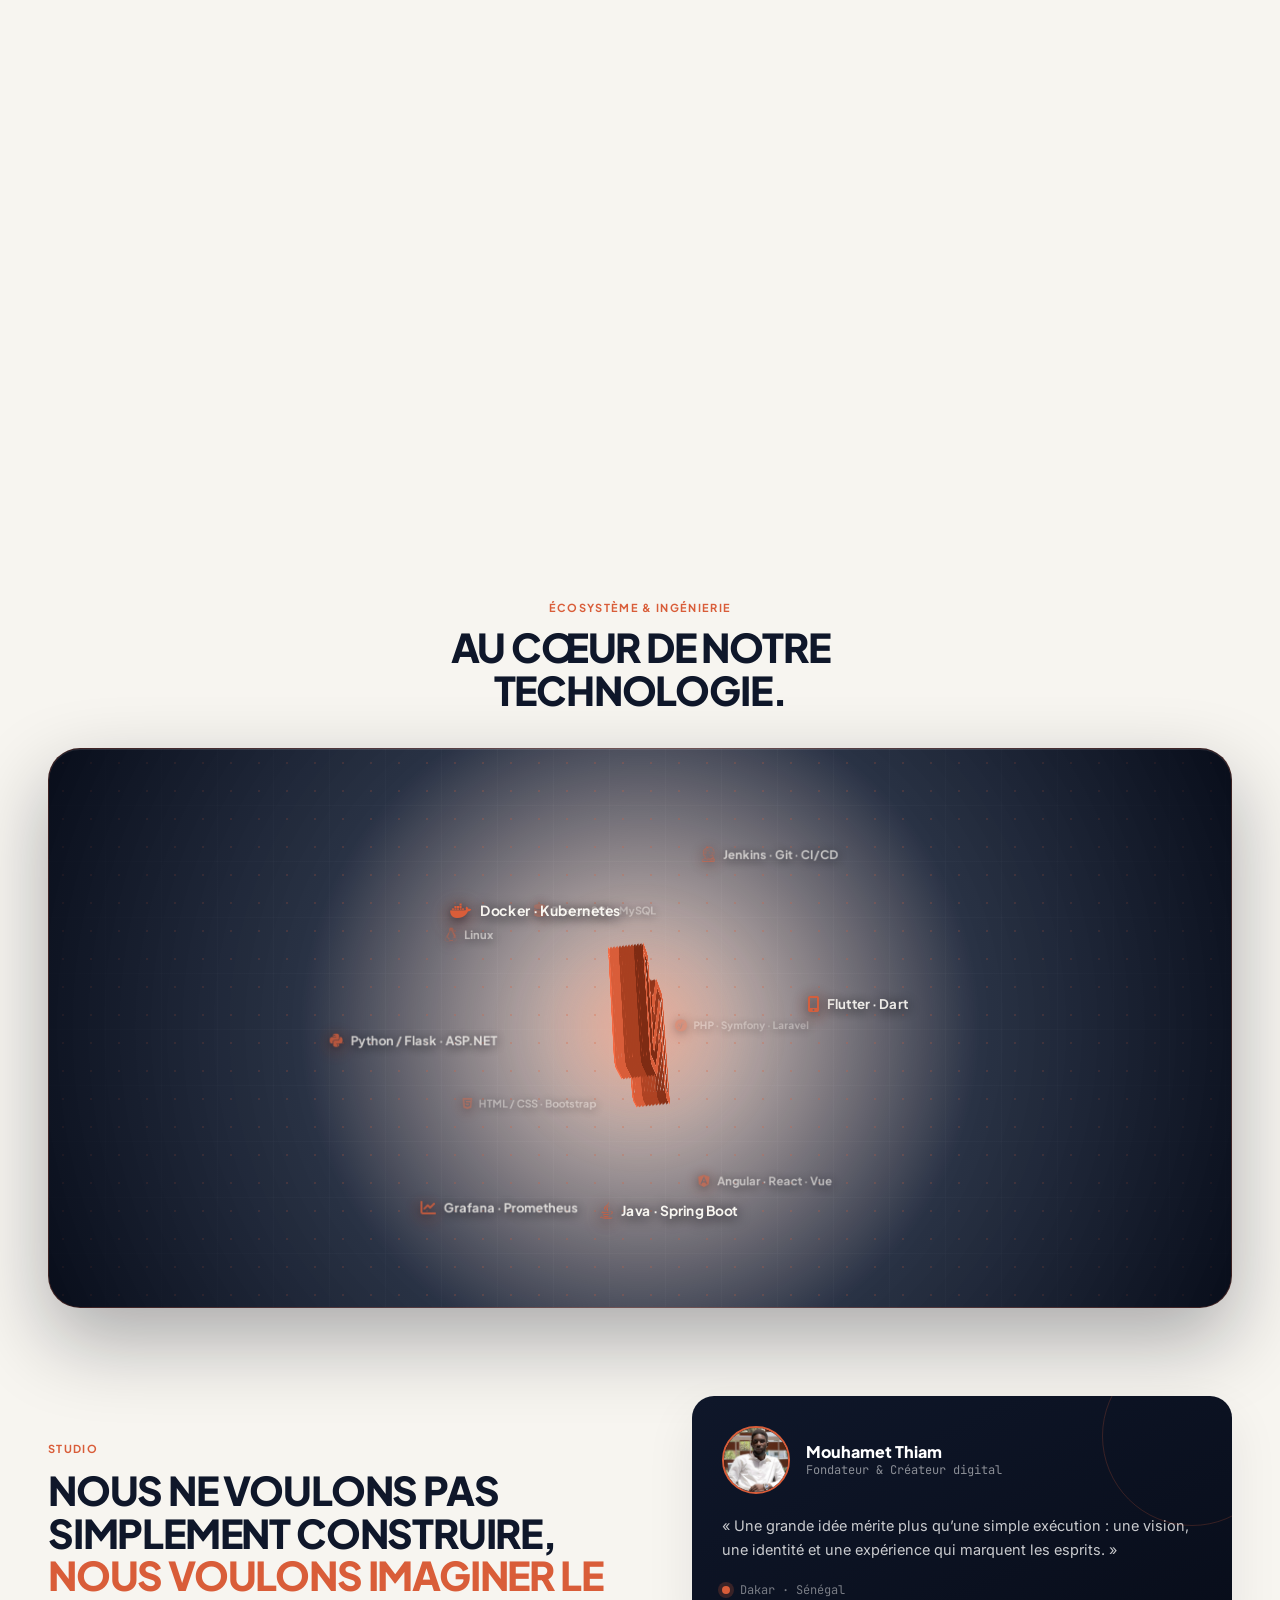
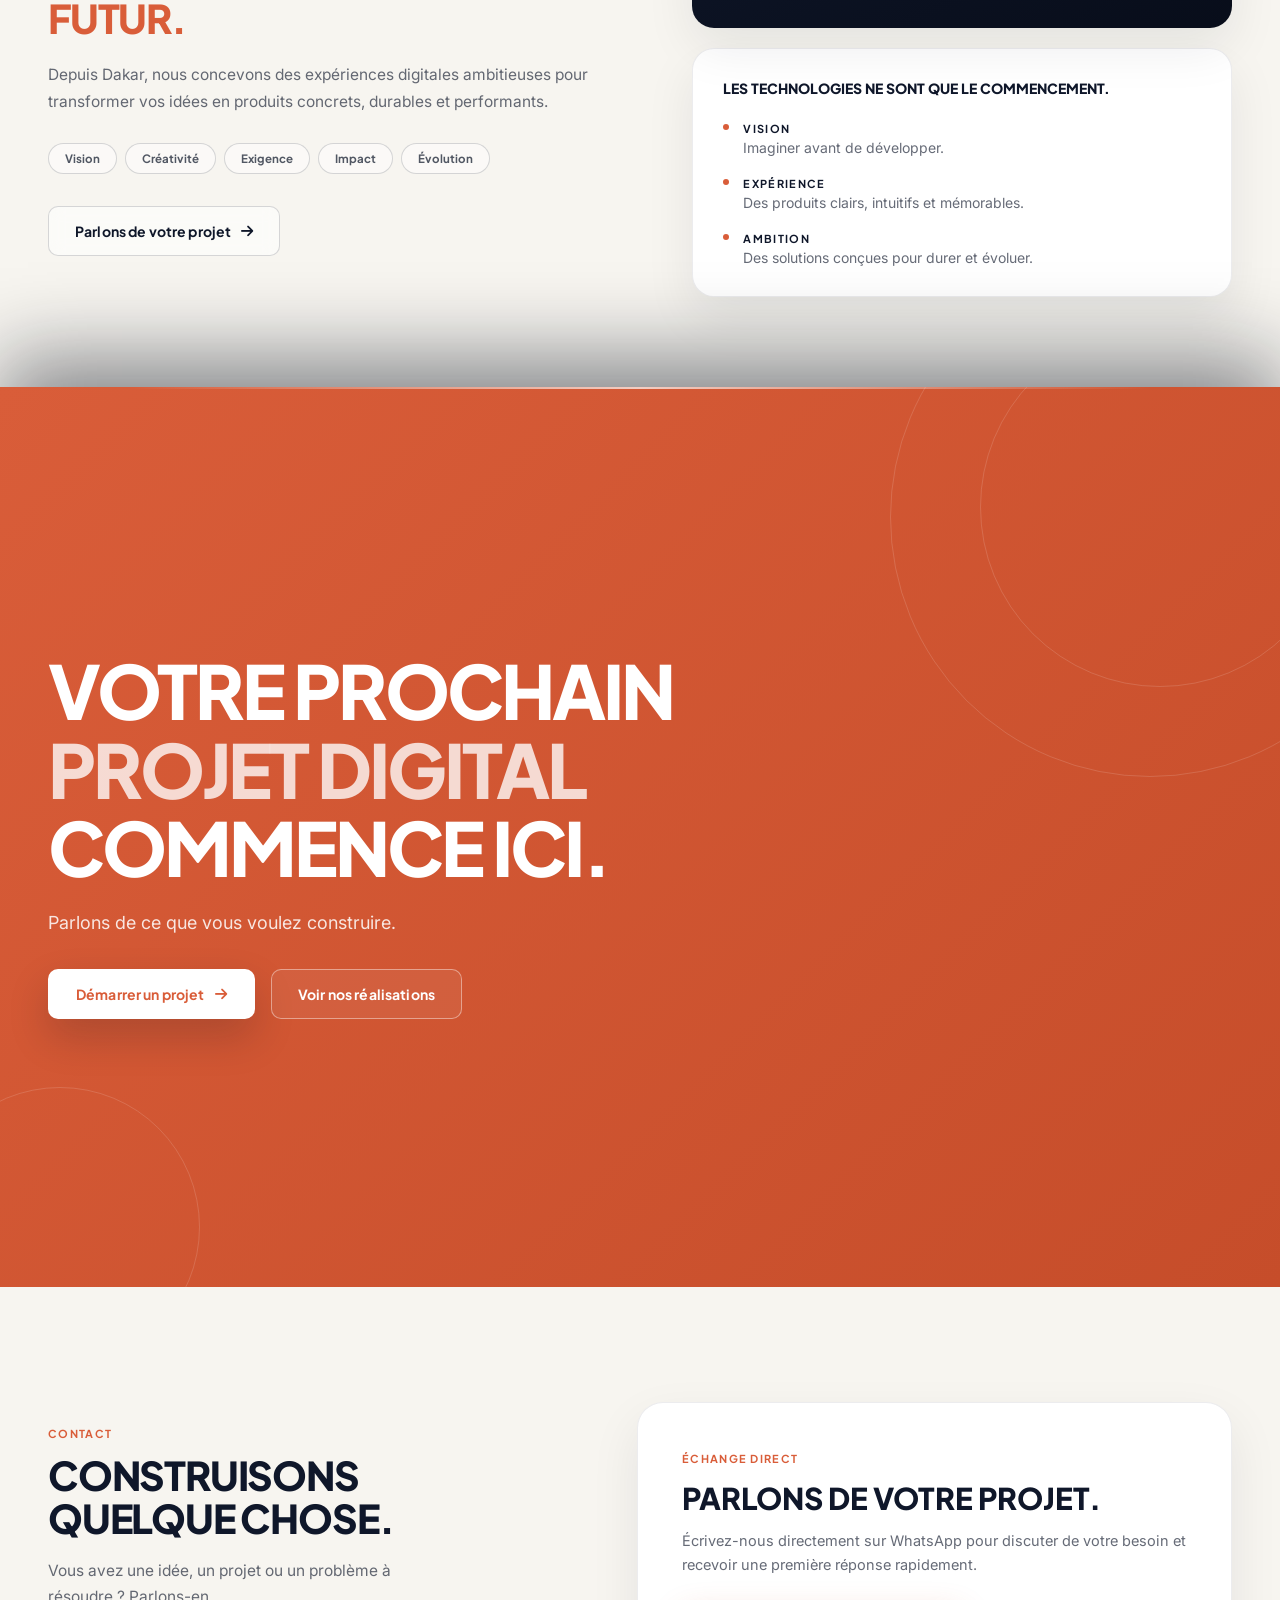
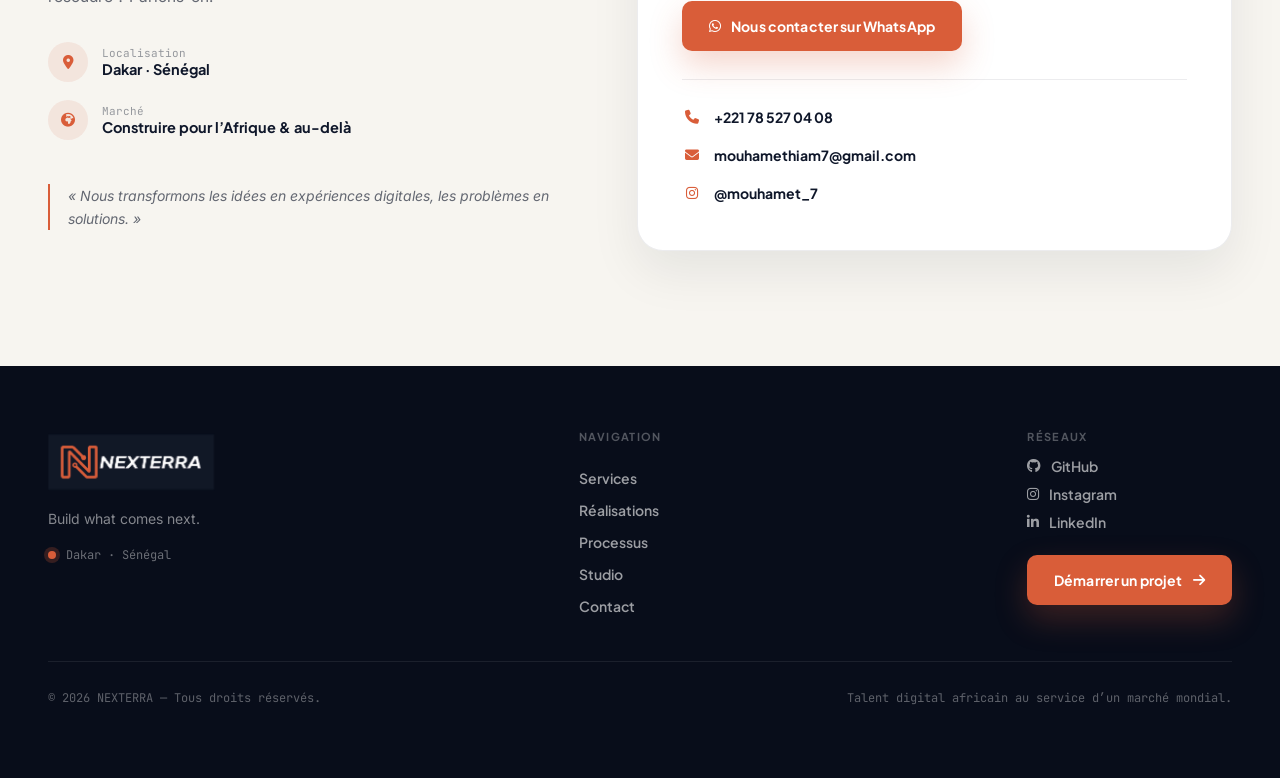
==== commit 45aba7be: "fix(mobile): slow work scroll, hide 5th studio badge, and place footer nav/networks side by side" ====
--- a/site/index.html
+++ b/site/index.html
@@ -46,7 +46,8 @@
     crossorigin="anonymous" />
 
   <!-- Styles -->
-  <link rel="stylesheet" href="./style/index.css?v=20261120c" />
+  <link rel="stylesheet" href="./style/index.css?v=20261120b" />
+  <link rel="stylesheet" href="./style/index.css?v=20261121" />
 
   <!-- Favicon -->
   <link rel="icon" type="image/x-icon" href="./assets/img/favicon.ico" />
@@ -1359,7 +1360,8 @@
     </div>
   </footer>
 
-  <script src="./js/script.js?v=20261120c" defer></script>
+  <script src="./js/script.js?v=20261120b" defer></script>
+  <script src="./js/script.js?v=20261121" defer></script>
 </body>
 
 </html>
--- a/site/style/index.css
+++ b/site/style/index.css
@@ -1718,7 +1718,7 @@
 
   @media (max-width: 1023px) {
     html[data-motion="high"] .work-scroll-section {
-      height: 380vh;
+      height: 540vh;
     }
   }
 
@@ -3192,6 +3192,10 @@
         margin-bottom: 20px;
       }
 
+      .studio-badges .studio-pill:nth-child(5) {
+        display: none;
+      }
+
       #cta,
       html[data-motion="high"] #cta.cover-overlay-section {
         min-height: auto;
@@ -3228,8 +3232,23 @@
       }
 
       .footer-grid {
-        gap: 28px;
+        grid-template-columns: repeat(2, minmax(0, 1fr));
+        gap: 28px 20px;
         padding-bottom: 28px;
+        align-items: start;
+      }
+
+      .footer-grid > div:first-child {
+        grid-column: 1 / -1;
+      }
+
+      .footer-col-right {
+        display: contents;
+      }
+
+      .footer-col-right > .btn-primary {
+        grid-column: 1 / -1;
+        justify-self: start;
       }
     }
 
--- a/site/style/index.css
+++ b/site/style/index.css
@@ -1718,7 +1718,7 @@
 
   @media (max-width: 1023px) {
     html[data-motion="high"] .work-scroll-section {
-      height: 380vh;
+      height: 540vh;
     }
   }
 
@@ -3192,6 +3192,10 @@
         margin-bottom: 20px;
       }
 
+      .studio-badges .studio-pill:nth-child(5) {
+        display: none;
+      }
+
       #cta,
       html[data-motion="high"] #cta.cover-overlay-section {
         min-height: auto;
@@ -3228,8 +3232,23 @@
       }
 
       .footer-grid {
-        gap: 28px;
+        grid-template-columns: repeat(2, minmax(0, 1fr));
+        gap: 28px 20px;
         padding-bottom: 28px;
+        align-items: start;
+      }
+
+      .footer-grid > div:first-child {
+        grid-column: 1 / -1;
+      }
+
+      .footer-col-right {
+        display: contents;
+      }
+
+      .footer-col-right > .btn-primary {
+        grid-column: 1 / -1;
+        justify-self: start;
       }
     }
 
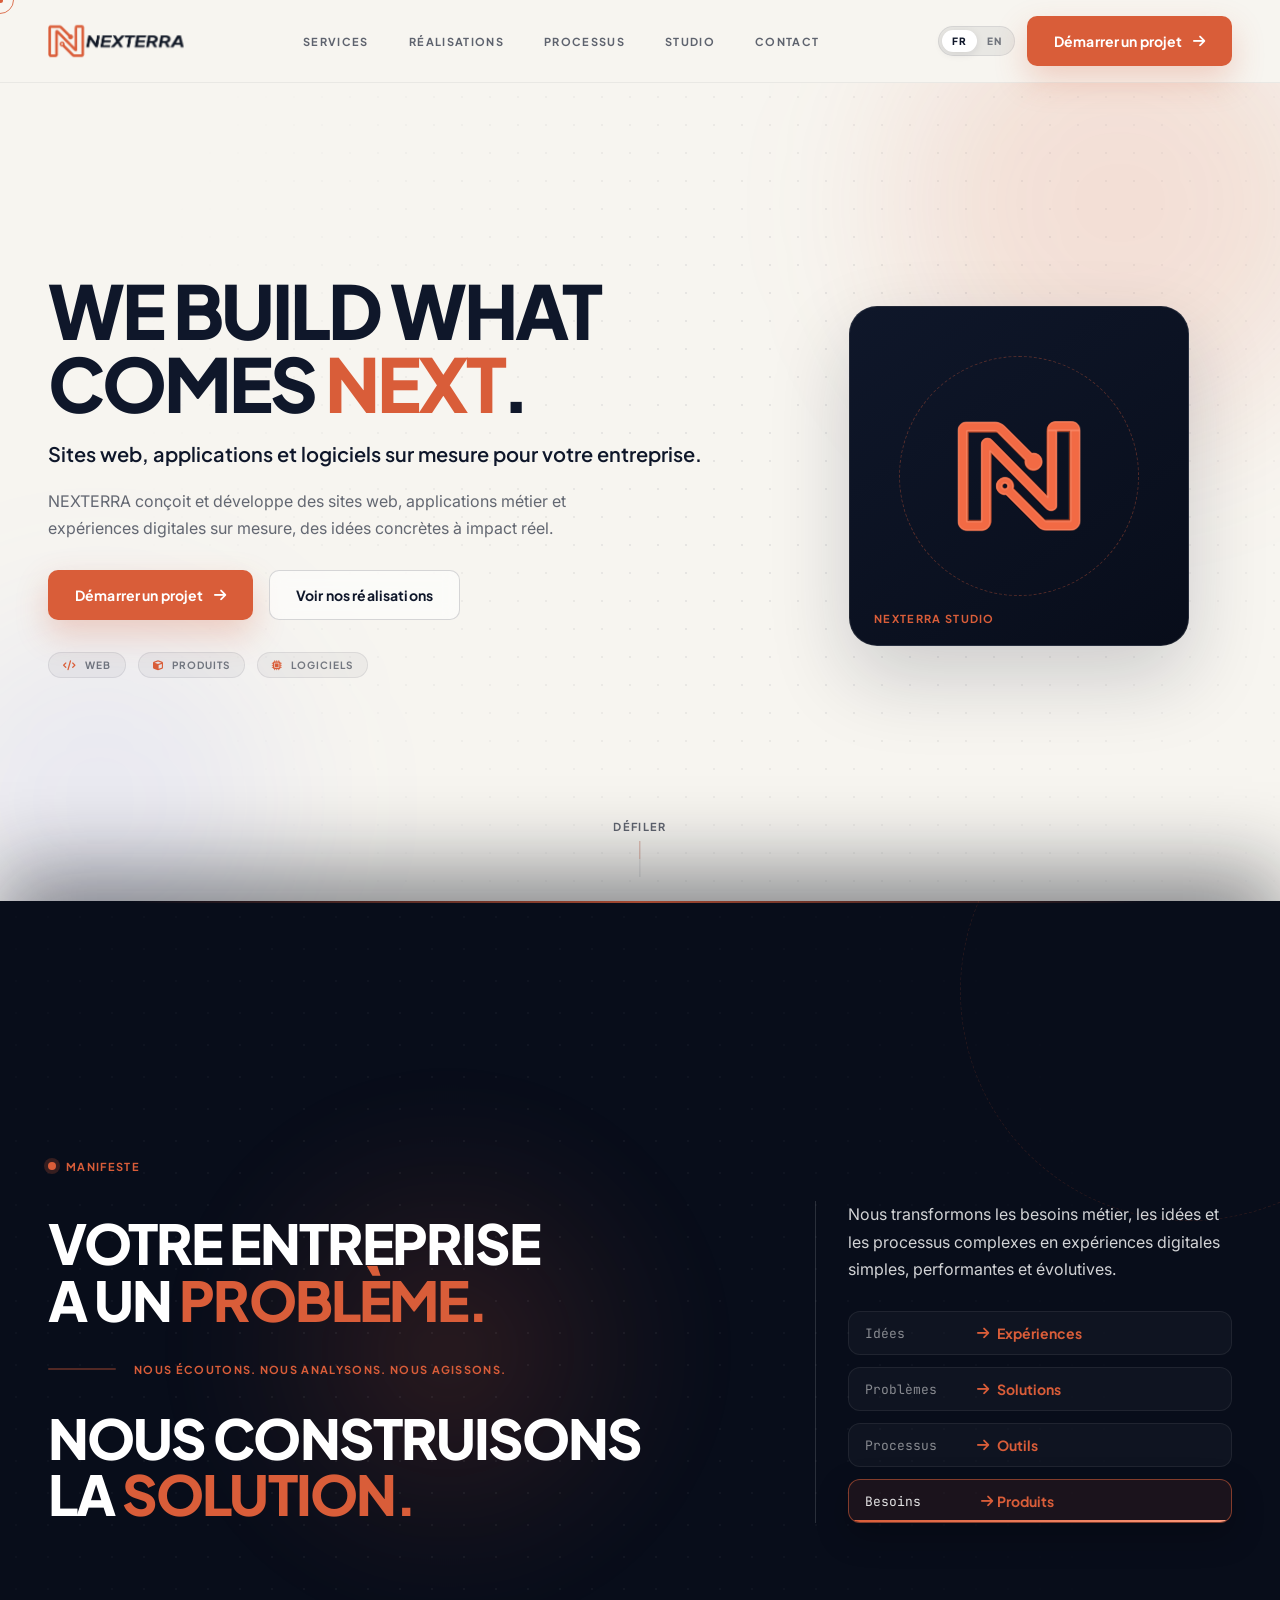
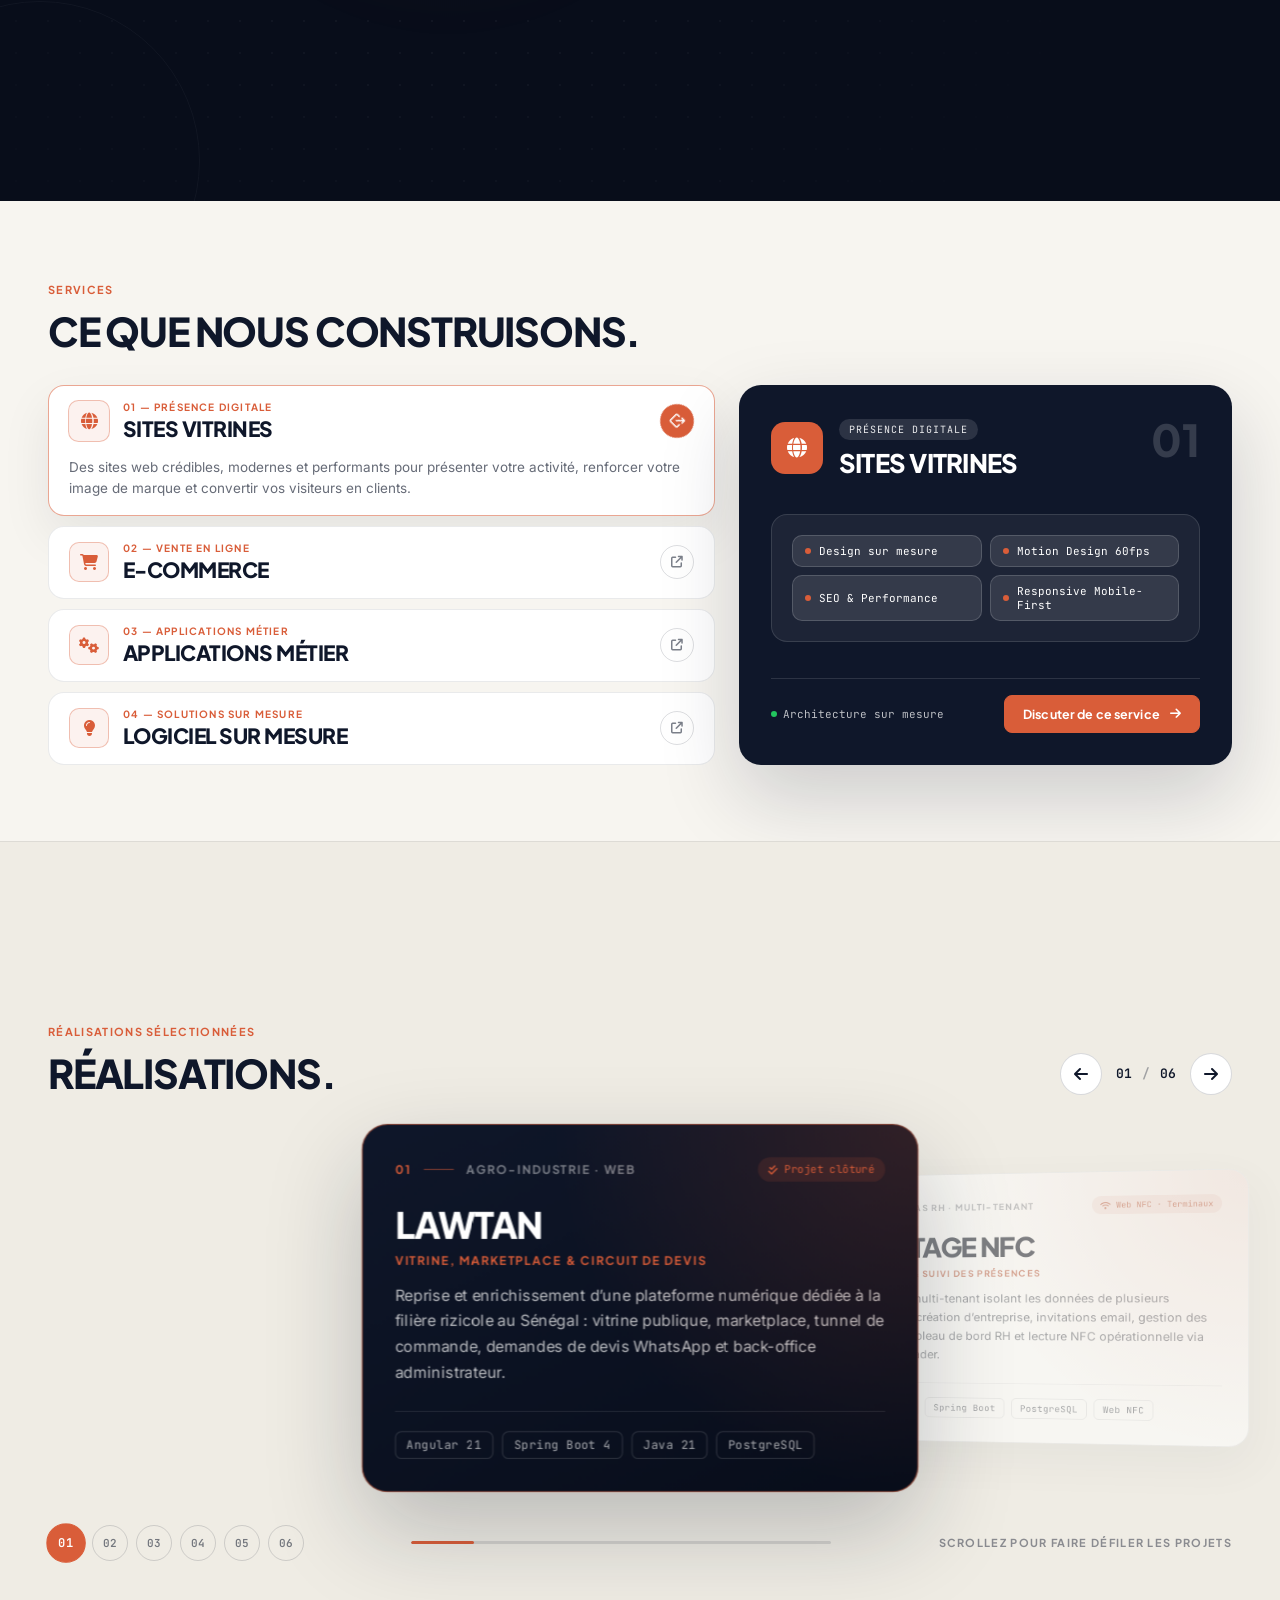
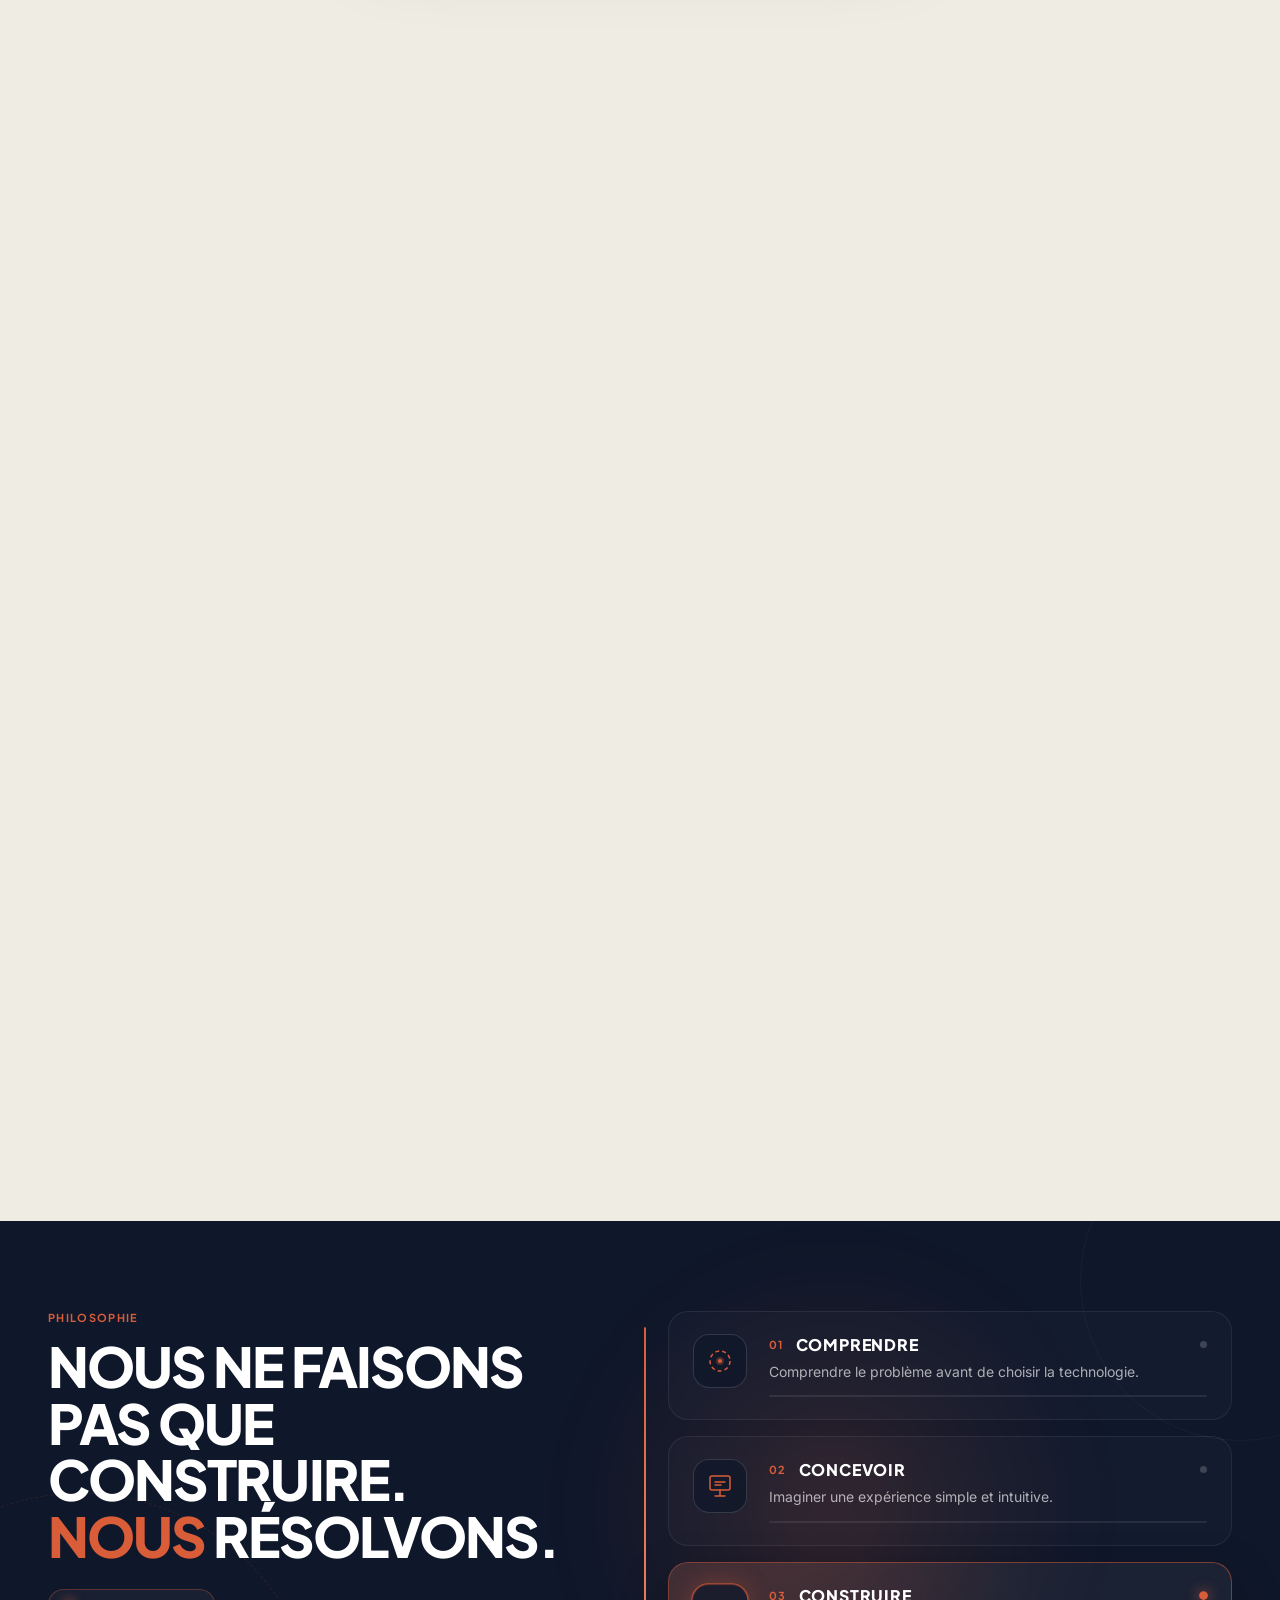
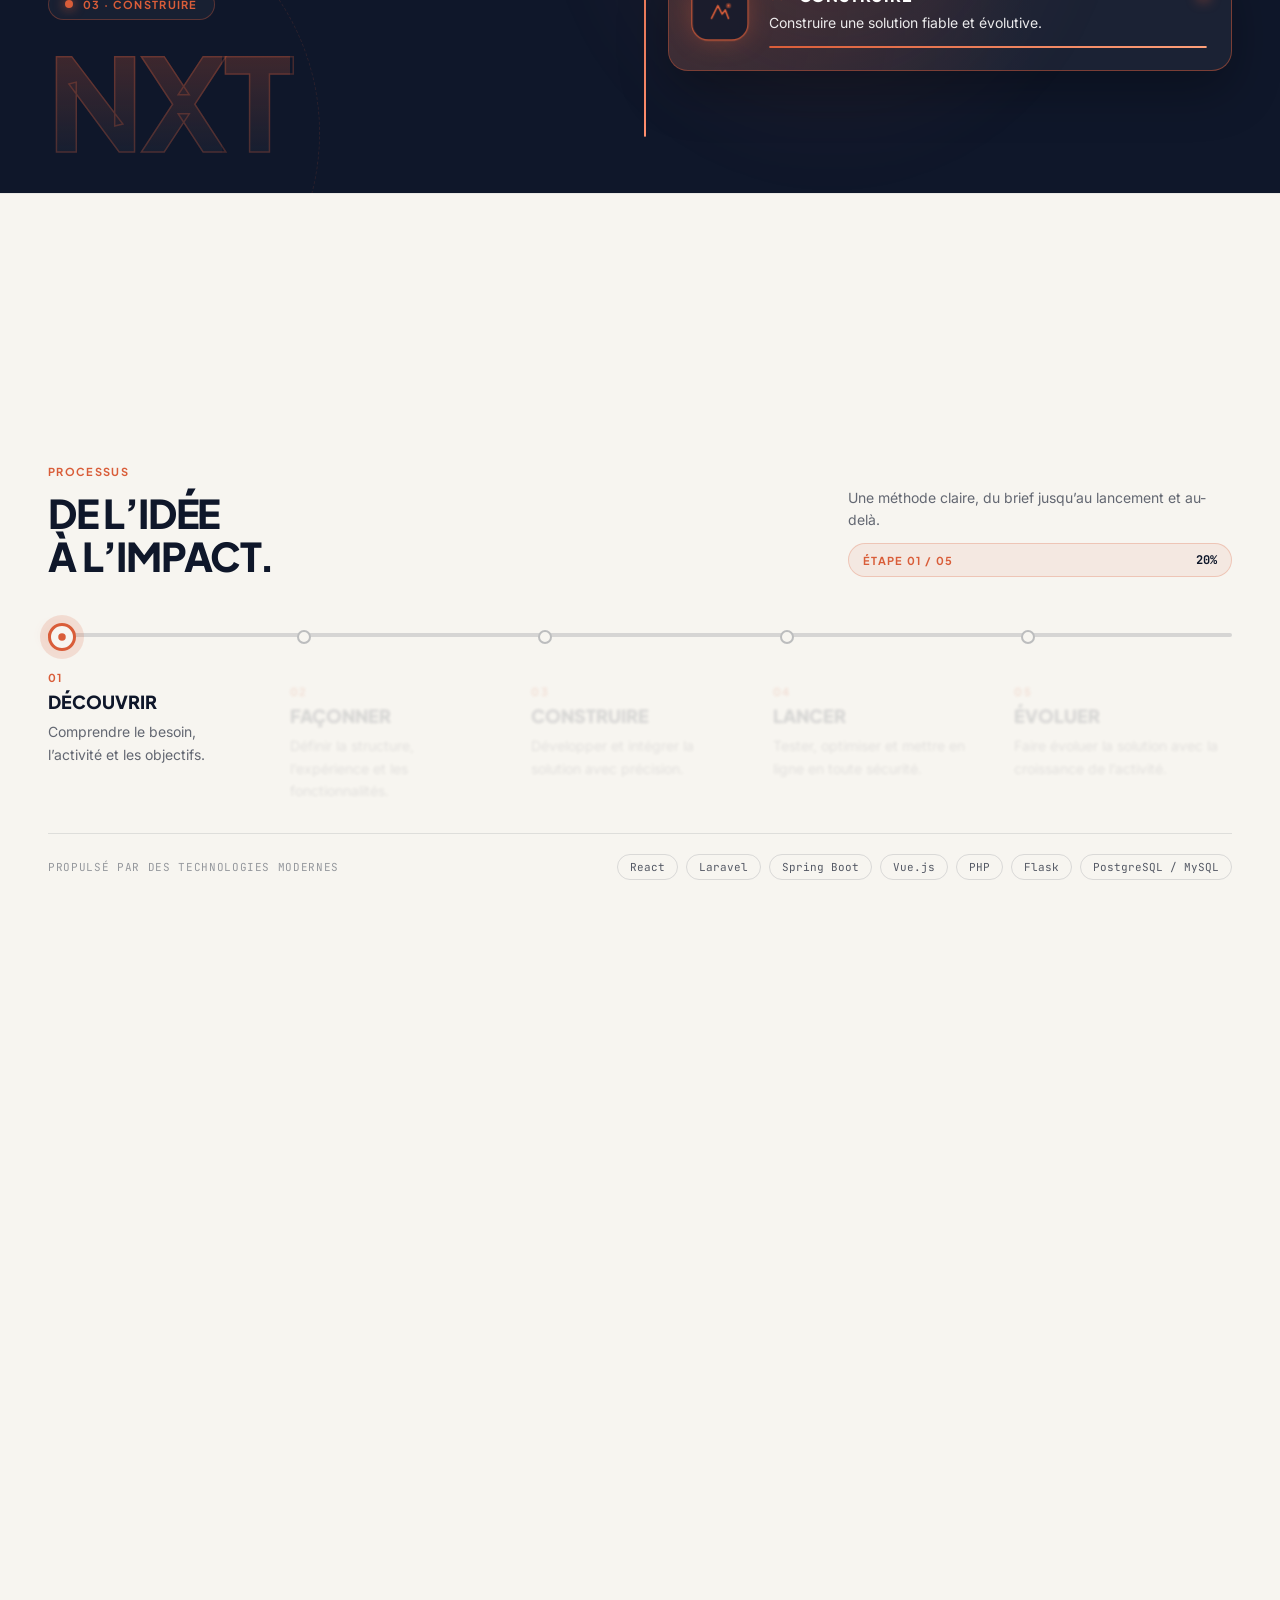
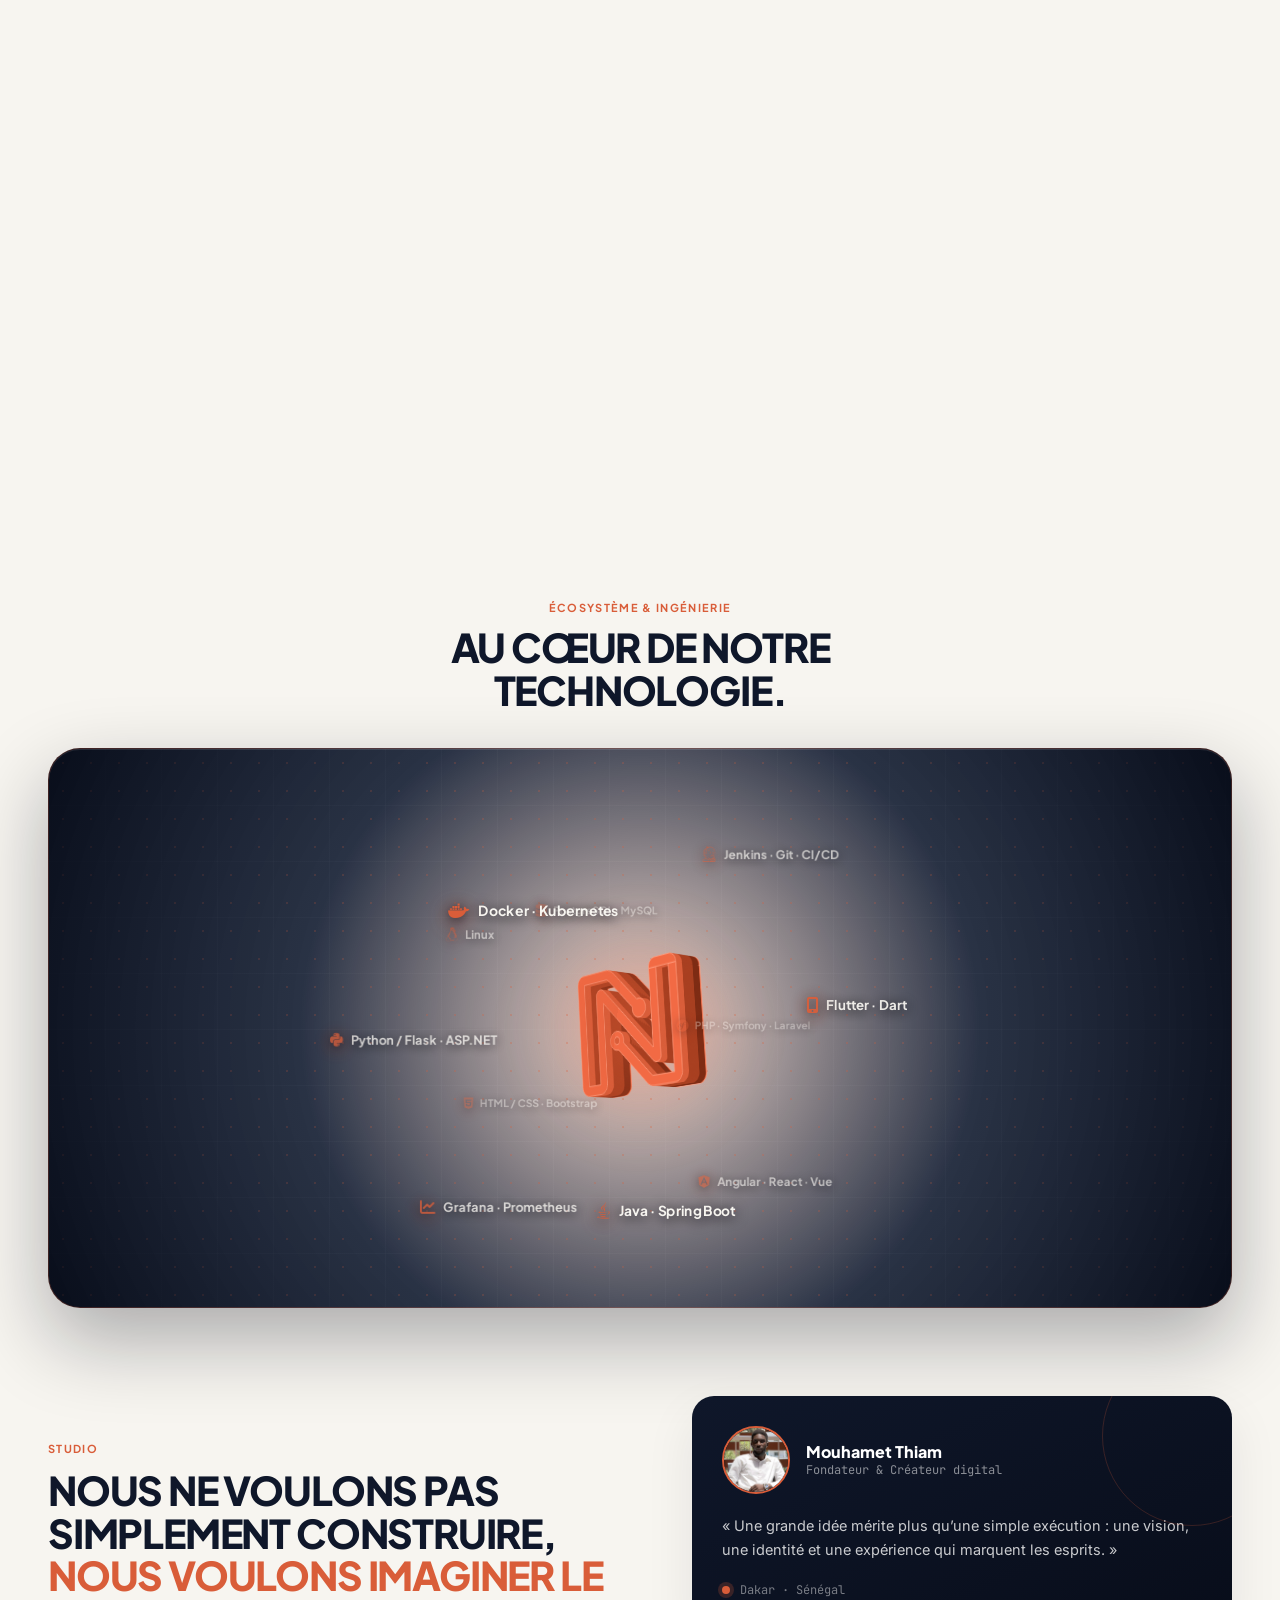
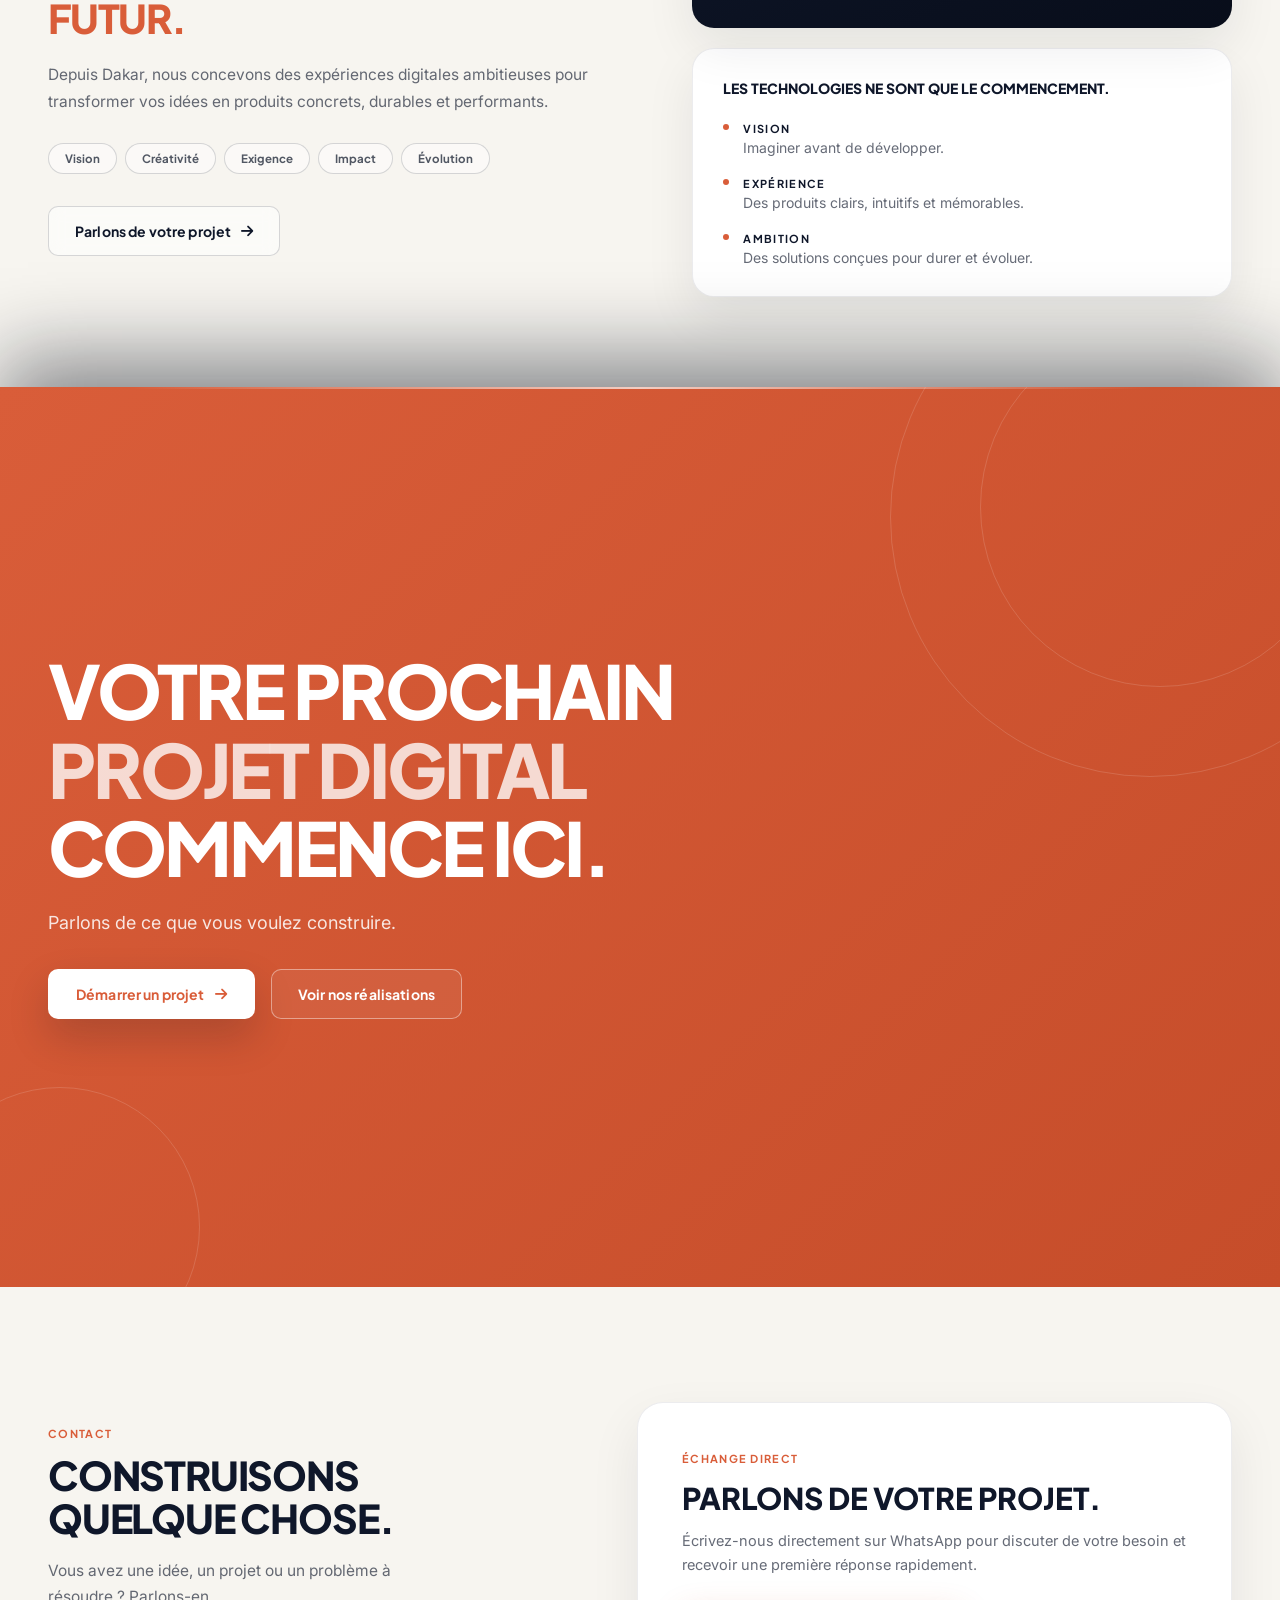
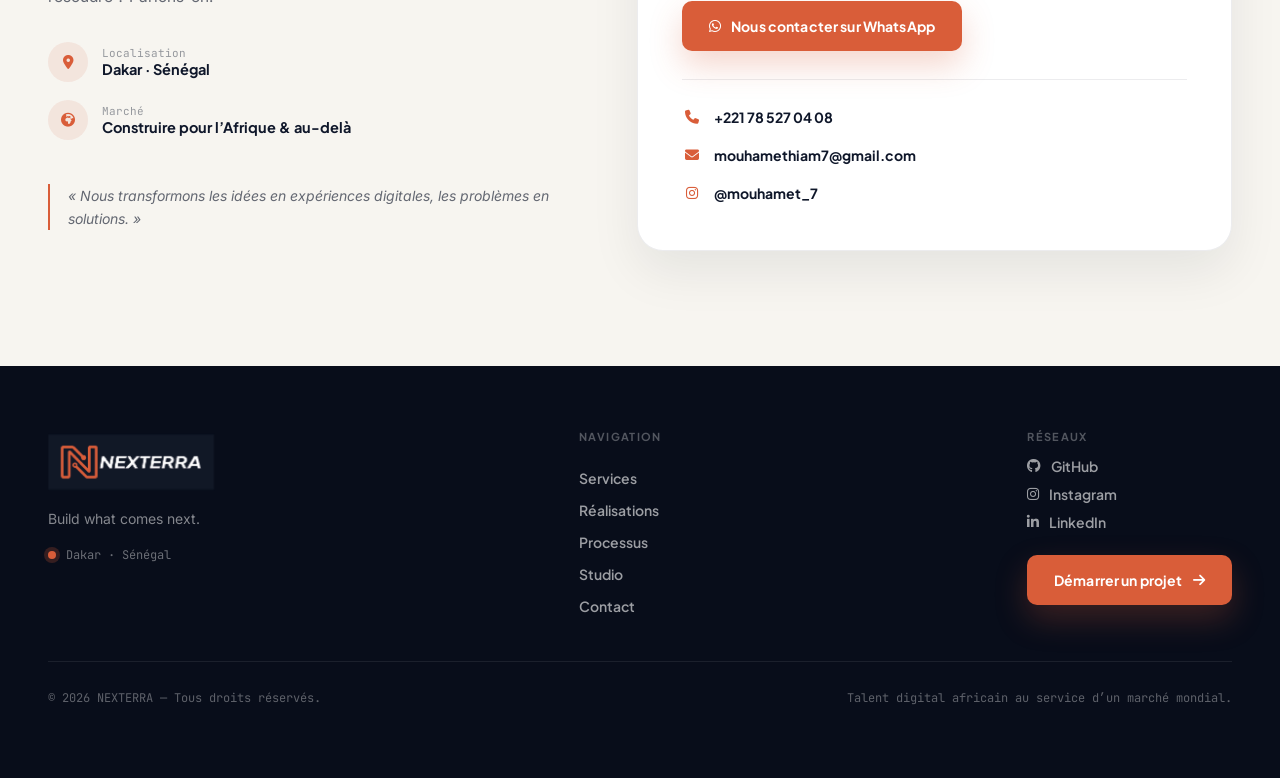
==== commit 2d2c8a4d: "fix(mobile): move footer mobile media query after base rules so nav and networks sit side by side" ====
--- a/site/index.html
+++ b/site/index.html
@@ -47,7 +47,7 @@
 
   <!-- Styles -->
   <link rel="stylesheet" href="./style/index.css?v=20261120b" />
-  <link rel="stylesheet" href="./style/index.css?v=20261121" />
+  <link rel="stylesheet" href="./style/index.css?v=20261121b" />
 
   <!-- Favicon -->
   <link rel="icon" type="image/x-icon" href="./assets/img/favicon.ico" />
@@ -1361,7 +1361,7 @@
   </footer>
 
   <script src="./js/script.js?v=20261120b" defer></script>
-  <script src="./js/script.js?v=20261121" defer></script>
+  <script src="./js/script.js?v=20261121b" defer></script>
 </body>
 
 </html>
--- a/site/style/index.css
+++ b/site/style/index.css
@@ -3226,30 +3226,6 @@
       .contact-quote {
         margin-top: 24px;
       }
-
-      footer {
-        padding: 44px 0 52px;
-      }
-
-      .footer-grid {
-        grid-template-columns: repeat(2, minmax(0, 1fr));
-        gap: 28px 20px;
-        padding-bottom: 28px;
-        align-items: start;
-      }
-
-      .footer-grid > div:first-child {
-        grid-column: 1 / -1;
-      }
-
-      .footer-col-right {
-        display: contents;
-      }
-
-      .footer-col-right > .btn-primary {
-        grid-column: 1 / -1;
-        justify-self: start;
-      }
     }
 
     /* ==========================================================================
@@ -3458,6 +3434,32 @@
       align-items: flex-start;
     }
 
+    @media (max-width: 767px) {
+      footer {
+        padding: 44px 0 52px;
+      }
+
+      .footer-grid {
+        grid-template-columns: repeat(2, minmax(0, 1fr));
+        gap: 28px 20px;
+        padding-bottom: 28px;
+        align-items: start;
+      }
+
+      .footer-grid > div:first-child {
+        grid-column: 1 / -1;
+      }
+
+      .footer-col-right {
+        display: contents;
+      }
+
+      .footer-col-right > .btn-primary {
+        grid-column: 1 / -1;
+        justify-self: start;
+      }
+    }
+
     .footer-socials {
       display: flex;
       flex-direction: column;
--- a/site/style/index.css
+++ b/site/style/index.css
@@ -3226,30 +3226,6 @@
       .contact-quote {
         margin-top: 24px;
       }
-
-      footer {
-        padding: 44px 0 52px;
-      }
-
-      .footer-grid {
-        grid-template-columns: repeat(2, minmax(0, 1fr));
-        gap: 28px 20px;
-        padding-bottom: 28px;
-        align-items: start;
-      }
-
-      .footer-grid > div:first-child {
-        grid-column: 1 / -1;
-      }
-
-      .footer-col-right {
-        display: contents;
-      }
-
-      .footer-col-right > .btn-primary {
-        grid-column: 1 / -1;
-        justify-self: start;
-      }
     }
 
     /* ==========================================================================
@@ -3458,6 +3434,32 @@
       align-items: flex-start;
     }
 
+    @media (max-width: 767px) {
+      footer {
+        padding: 44px 0 52px;
+      }
+
+      .footer-grid {
+        grid-template-columns: repeat(2, minmax(0, 1fr));
+        gap: 28px 20px;
+        padding-bottom: 28px;
+        align-items: start;
+      }
+
+      .footer-grid > div:first-child {
+        grid-column: 1 / -1;
+      }
+
+      .footer-col-right {
+        display: contents;
+      }
+
+      .footer-col-right > .btn-primary {
+        grid-column: 1 / -1;
+        justify-self: start;
+      }
+    }
+
     .footer-socials {
       display: flex;
       flex-direction: column;
